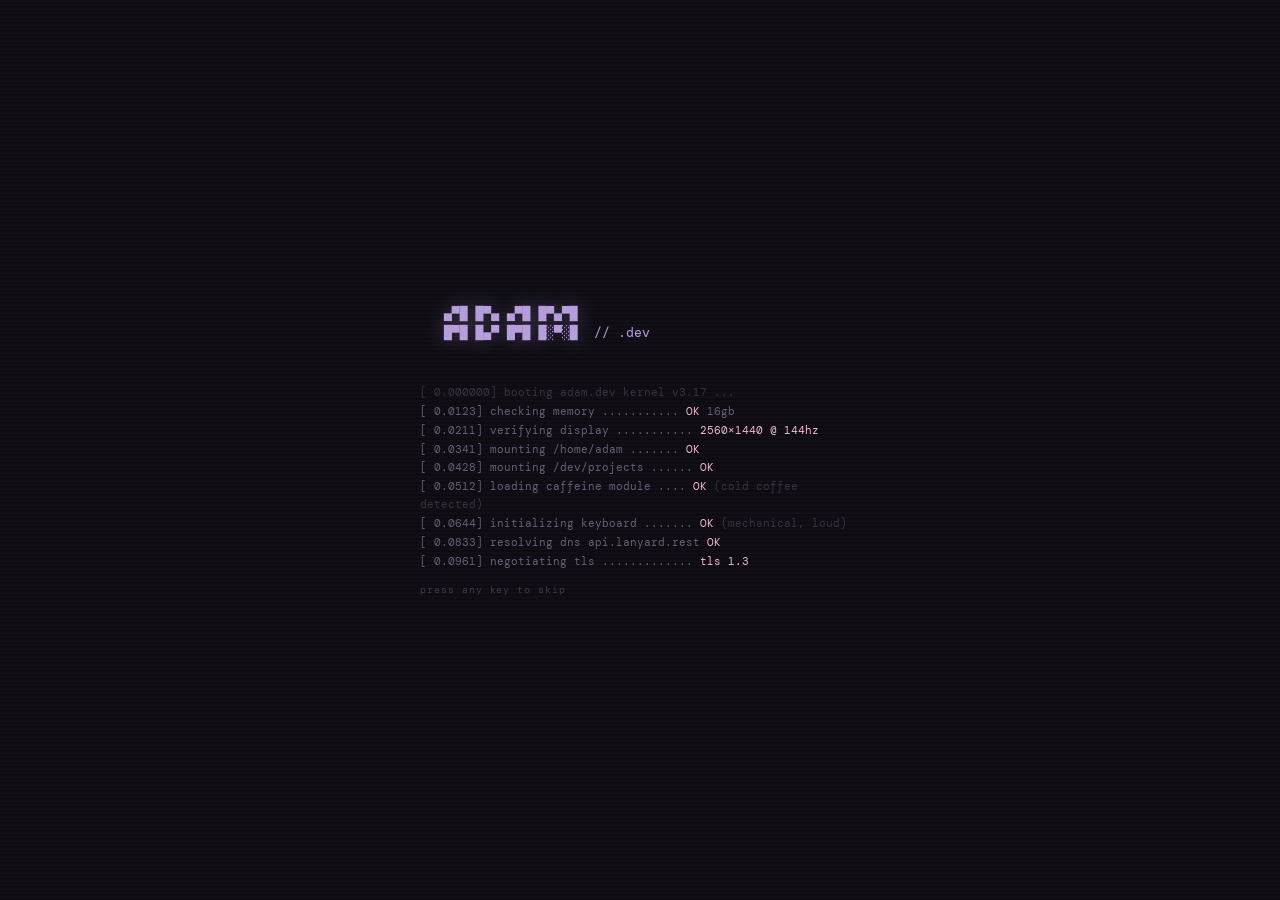
==== perso.html @ 52fb5f95 "clean up themes" ====
<!DOCTYPE html>
<html lang="en" data-default-lang="en">
<head>
  <meta charset="UTF-8">
  <meta name="viewport" content="width=device-width, initial-scale=1.0">
  <title>adam.dev</title>

  <meta name="description" content="adam.dev — 17 y/o full-stack developer. Lua, Python, JavaScript & web. Building things and breaking them better. Projects, live status, and a guestbook.">
  <meta name="author" content="Adam">
  <meta name="keywords" content="Adam, adam.dev, developer, portfolio, full-stack, Lua, Python, JavaScript, web developer, Roblox">
  <meta name="robots" content="index, follow">
  <meta name="theme-color" content="#0e0c12">
  <meta name="color-scheme" content="dark">
  <link rel="canonical" href="https://adam.dev/">

  <meta property="og:type" content="website">
  <meta property="og:site_name" content="adam.dev">
  <meta property="og:url" content="https://adam.dev/">
  <meta property="og:title" content="adam.dev — full-stack developer portfolio">
  <meta property="og:description" content="17 y/o full-stack dev. Lua, Python, Web. Projects, a live dashboard, and a Discord-powered guestbook.">
  <meta property="og:image" content="https://adam.dev/og-image.png">
  <meta property="og:image:alt" content="adam.dev portfolio preview">
  <meta property="og:locale" content="en_US">

  <meta name="twitter:card" content="summary_large_image">
  <meta name="twitter:title" content="adam.dev — full-stack developer portfolio">
  <meta name="twitter:description" content="17 y/o full-stack dev. Lua, Python, Web. Projects, a live dashboard, and a Discord-powered guestbook.">
  <meta name="twitter:image" content="https://adam.dev/og-image.png">
  <meta name="twitter:image:alt" content="adam.dev portfolio preview">

  <script type="application/ld+json">
  {
    "@context": "https://schema.org",
    "@graph": [
      {
        "@type": "Person",
        "name": "Adam",
        "alternateName": "adam.dev",
        "url": "https://adam.dev/",
        "jobTitle": "Full-stack Developer",
        "knowsAbout": ["Lua", "Python", "JavaScript", "PHP", "Web Development", "Roblox"],
        "sameAs": ["https://github.com/aexdm"]
      },
      {
        "@type": "WebSite",
        "name": "adam.dev",
        "url": "https://adam.dev/",
        "description": "Portfolio of Adam — full-stack developer.",
        "inLanguage": "en"
      }
    ]
  }
  </script>

  <link rel="preconnect" href="https://fonts.googleapis.com">
  <link rel="preconnect" href="https://fonts.gstatic.com" crossorigin>
  <link rel="preconnect" href="https://unpkg.com">
  <link rel="preconnect" href="https://cdn.jsdelivr.net">
  <link rel="dns-prefetch" href="https://cdn.discordapp.com">

  <link href="https://fonts.googleapis.com/css2?family=DM+Mono:ital,wght@0,300;0,400;0,500;1,300&family=Cormorant+Garamond:ital,wght@0,300;0,400;0,600;1,300;1,400;1,600&family=Syne:wght@400;500;600;700&display=swap" rel="stylesheet">
  <link rel="stylesheet" href="index.css">
  <link rel="stylesheet" href="lang.css">
  <style>@media(max-width:768px){.lang-bar{top:auto;bottom:70px;right:12px;}}</style>
  <script src="https://unpkg.com/lucide@latest"></script>
  <script async src="https://cdn.jsdelivr.net/npm/counterapi/dist/counter.browser.min.js"></script>
</head>
<body>

<a href="#main" class="skip-link">Skip to content</a>

<div class="lang-bar" role="group" aria-label="Language / Langue">
  <button class="lang-flag" data-lang="en" onclick="setLang('en')" aria-pressed="false" title="English"><svg class="flag" viewBox="0 0 60 30" preserveAspectRatio="none" aria-hidden="true"><rect width="60" height="30" fill="#012169"/><path d="M0,0 60,30 M60,0 0,30" stroke="#fff" stroke-width="6"/><path d="M0,0 60,30 M60,0 0,30" stroke="#C8102E" stroke-width="3"/><rect x="25" width="10" height="30" fill="#fff"/><rect y="10" width="60" height="10" fill="#fff"/><rect x="27" width="6" height="30" fill="#C8102E"/><rect y="12" width="60" height="6" fill="#C8102E"/></svg><span class="lang-code">EN</span></button>
  <button class="lang-flag" data-lang="fr" onclick="setLang('fr')" aria-pressed="false" title="Français"><svg class="flag" viewBox="0 0 3 2" preserveAspectRatio="none" aria-hidden="true"><rect width="3" height="2" fill="#fff"/><rect width="1" height="2" fill="#0055A4"/><rect x="2" width="1" height="2" fill="#EF4135"/></svg><span class="lang-code">FR</span></button>
</div>

<header class="mobile-header">
  <div class="mobile-header-left">
    <img id="mobileAvatar" class="mobile-avatar" src="" alt="">
    <div>
      <div class="mobile-header-logo">adam.dev</div>
      <div class="mobile-header-sub">// 17 y/o dev</div>
    </div>
  </div>
  <div style="display:flex;align-items:center;gap:4px;">
    <a class="mobile-settings-btn" href="pro.html" id="persoToProM" aria-label="recruiters space" style="color:var(--amber);">
      <i data-lucide="briefcase"></i>
    </a>
    <button class="mobile-settings-btn" onclick="openSettings()">
      <i data-lucide="settings-2"></i>
    </button>
  </div>
</header>

<nav class="mobile-nav" aria-label="Mobile navigation">
  <div class="mobile-nav-inner">
    <button class="mobile-nav-btn" id="mnav-home" onclick="switchTab('home')">
      <i data-lucide="sparkles"></i>
      <span data-i18n="nav.home">home</span>
    </button>
    <button class="mobile-nav-btn active" id="mnav-about" onclick="switchTab('about')">
      <i data-lucide="user-circle"></i>
      <span data-i18n="nav.about">about</span>
    </button>
    <button class="mobile-nav-btn" id="mnav-projects" onclick="switchTab('projects')">
      <i data-lucide="layers"></i>
      <span data-i18n="nav.projects">projects</span>
    </button>
    <button class="mobile-nav-btn" id="mnav-now" onclick="switchTab('now')">
      <i data-lucide="radio"></i>
      <span data-i18n="nav.now">now</span>
    </button>
    <button class="mobile-nav-btn" id="mnav-friends" onclick="switchTab('friends')">
      <i data-lucide="users-round"></i>
      <span data-i18n="nav.friends">friends</span>
    </button>
    <button class="mobile-nav-btn" id="mnav-uses" onclick="switchTab('uses')">
      <i data-lucide="cpu"></i>
      <span data-i18n="nav.uses">uses</span>
    </button>
    <button class="mobile-nav-btn" id="mnav-guestbook" onclick="switchTab('guestbook')">
      <i data-lucide="book-open"></i>
      <span data-i18n="nav.guest">guest</span>
    </button>
  </div>
</nav>

<div class="shell">

  
  <aside class="sidebar">
    <div class="logo">
      <div class="logo-name">adam.dev</div>
      <div class="logo-sub">// 17 y/o dev</div>
    </div>

    <nav class="nav-items" aria-label="Primary navigation">
      <button onclick="switchTab('home')" class="nav-link" id="nav-home">
        <i data-lucide="sparkles"></i> <span data-i18n="nav.home">home</span>
      </button>
      <button onclick="switchTab('about')" class="nav-link active" id="nav-about">
        <i data-lucide="user-circle"></i> <span data-i18n="nav.about">about</span>
      </button>
      <button onclick="switchTab('projects')" class="nav-link" id="nav-projects">
        <i data-lucide="layers"></i> <span data-i18n="nav.projects">projects</span>
      </button>
      <button onclick="switchTab('now')" class="nav-link" id="nav-now">
        <i data-lucide="radio"></i> <span data-i18n="nav.now">now</span>
      </button>
      <button onclick="switchTab('friends')" class="nav-link" id="nav-friends">
        <i data-lucide="users-round"></i> <span data-i18n="nav.friends">friends</span>
      </button>
      <button onclick="switchTab('uses')" class="nav-link" id="nav-uses">
        <i data-lucide="cpu"></i> <span data-i18n="nav.uses">uses</span>
      </button>
      <button onclick="switchTab('guestbook')" class="nav-link" id="nav-guestbook">
        <i data-lucide="book-open"></i> <span data-i18n="nav.guestbook">guestbook</span>
      </button>
    </nav>

      
    <div class="sidebar-bottom">
      <a class="settings-btn" href="pro.html" id="persoToPro" style="text-decoration:none;color:var(--amber);margin-bottom:8px;">
        <i data-lucide="briefcase"></i> <span data-i18n="nav.recruiters">recruiters space</span>
      </a>
      <button class="settings-btn" onclick="openSettings()">
        <i data-lucide="settings-2"></i> <span data-i18n="nav.settings">settings</span>
      </button>
    </div>
  </aside>

  
  <main class="main" id="main" tabindex="-1">

    
    <div id="home" class="tab">
      <div class="home-eyebrow" data-i18n="home.eyebrow">welcome</div>

      
      <div class="term-window" aria-label="terminal welcome">
        <div class="term-bar">
          <span class="term-dot term-dot--r"></span>
          <span class="term-dot term-dot--y"></span>
          <span class="term-dot term-dot--g"></span>
          <span class="term-bar-title">adam@portfolio  —  zsh  —  80×24</span>
          <span class="term-bar-status"><span class="term-bar-pulse"></span> live</span>
        </div>
        <div class="term-body" id="termBody">
          <div class="term-line">
            <span class="term-prompt">adam@portfolio</span><span class="term-path">:~</span><span class="term-sep">$</span>
            <span id="termCmd"></span><span class="term-cursor" id="termCursor">▍</span>
          </div>
          <div class="term-out" id="termOut"></div>
        </div>
      </div>

      <h1 class="home-title" data-i18n-html="home.title">Hey,<br>I'm <span>Adam.</span></h1>
      <p class="home-desc" data-i18n-html="home.desc">I break things,<br>then rebuild them better.</p>

      <div class="home-actions">
        <a href="#" onclick="switchTab('projects'); return false;" class="btn-amber">
          <i data-lucide="arrow-right"></i> <span data-i18n="home.viewwork">view work</span>
        </a>
        <a href="#" onclick="switchTab('about'); return false;" class="btn-ghost" data-i18n="home.aboutme">about me</a>
      </div>

      <div class="home-counter">
        <div class="counter-item">
          <div class="counter-num" id="ctrProjects">3+</div>
          <div class="counter-label" data-i18n="home.c.projects">// projects</div>
        </div>
        <div class="counter-item">
          <div class="counter-num" id="ctrUptime">—</div>
          <div class="counter-label" data-i18n="home.c.days">// days alive</div>
        </div>
        <div class="counter-item">
          <div class="counter-num" id="ctrAge" title="precise age">17</div>
          <div class="counter-label" data-i18n="home.c.age">// age (live)</div>
        </div>
        <div class="counter-item">
          <div class="counter-num" id="ctrVisitors">—</div>
          <div class="counter-label" data-i18n="home.c.visitors">// visitors</div>
        </div>
        <div class="counter-item">
          <div class="counter-num">∞</div>
          <div class="counter-label" data-i18n="home.c.ideas">// ideas</div>
        </div>
      </div>

      
      <div class="git-log" aria-label="recent commits">
        <div class="git-log-head">
          <i data-lucide="git-commit"></i>
          <span data-i18n="home.commits">recent commits</span>
          <span class="git-log-branch">main</span>
        </div>
        <div class="git-log-body" id="gitLogBody"></div>
      </div>
    </div>

    
    <div id="about" class="tab active">
      <div class="section-tag" data-i18n="about.tag">// about</div>
      <h2 class="section-title" data-i18n="about.title">Who am I?</h2>

      <canvas id="starCanvas" class="star-canvas"></canvas>

      <div class="about-grid">

        
        <div class="profile-card">
          <div class="profile-banner-wrap">
            <video class="profile-banner-video" autoplay loop muted playsinline>
              <source src="video/banner.grey.mp4" type="video/mp4">
            </video>
          </div>
          <div class="profile-bottom">
            <div class="avatar-wrap">
              <img id="avatarBig" alt="avatar" src="">
              <img id="avatarDecoration" class="avatar-decoration" src="" alt="" style="display:none;">
            </div>
            <div class="profile-meta">
              <div class="profile-name-row">
                <div id="username">Loading...</div>
                <span class="guild-tag-wrap" id="guildTagWrap" style="display:none;">
                  <img id="guildIcon" class="guild-icon" src="" alt="" style="display:none;">
                  <span class="guild-tag" id="guildTag"></span>
                </span>
              </div>
              <div class="profile-badges">
                <span class="status-pill" id="statusPill">
                  <span class="status-dot" id="statusDot"></span>
                  <span id="statusText">offline</span>
                </span>
                <span class="badge" data-i18n="about.badge">17 y/o dev</span>
              </div>
            </div>
          </div>
        </div>

        
        <div id="activityCard" class="activity-card hidden" style="grid-column:1/-1;">
          <button id="activityPrev" class="activity-nav" onclick="navigateActivity(-1)">
            <i data-lucide="chevron-left"></i>
          </button>
          <div class="activity-content">
            <div class="activity-thumb-wrap">
              <img id="activityIcon" alt="">
              <span class="activity-badge"></span>
            </div>
            <div class="activity-info">
              <div class="activity-label">now playing</div>
              <div id="activityName"></div>
              <div id="activityState"></div>
            </div>
          </div>
          <button id="activityNext" class="activity-nav" onclick="navigateActivity(1)">
            <i data-lucide="chevron-right"></i>
          </button>
          <div class="activity-counter" id="activityCounter"></div>
        </div>

        
        <div class="about-text-card">
          <div class="card-label">readme.md</div>
          <p class="cycling-row"><span data-i18n="about.ilike">I like</span> <span id="aboutWord">things</span></p>
          <p id="aboutSentence" data-i18n-html="about.s1">
            Haii, I'm <strong>Adam</strong> 17 years old and love breaking things then remaking them better.<br><br>
            Currently working on this page and whatever else keeps me busy.
          </p>
          <br><br>
          <p id="aboutSentence2" data-i18n-html="about.s2">, but I'm always down to learn new languages and tools!<br><br>
            I'm also super passionate about art and design, and love working on that whenever I can.
          </p>
        </div>

        
        <div class="social-card">
          <div class="card-label" data-i18n="about.findme">find me</div>
          <div class="social-list">

            <a class="social-item social-item--discord" href="https://discord.com/users/853310319002517524" target="_blank" rel="noopener">
              <svg xmlns="http://www.w3.org/2000/svg" width="16" height="16" fill="currentColor" viewBox="0 0 24 24" style="flex-shrink:0;stroke:none;">
                <path d="M19.73 4.87a18.2 18.2 0 0 0-4.6-1.44c-.21.4-.4.8-.58 1.21-1.69-.25-3.4-.25-5.1 0-.18-.41-.37-.82-.59-1.2-1.6.27-3.14.75-4.6 1.43A19.04 19.04 0 0 0 .96 17.7a18.43 18.43 0 0 0 5.63 2.87c.46-.62.86-1.28 1.2-1.98-.65-.25-1.29-.55-1.9-.92.17-.12.32-.24.47-.37 3.58 1.7 7.7 1.7 11.28 0l.46.37c-.6.36-1.25.67-1.9.92.35.7.75 1.35 1.2 1.98 2.03-.63 3.94-1.6 5.64-2.87.47-4.87-.78-9.09-3.3-12.83ZM8.3 15.12c-1.1 0-2-1.02-2-2.27 0-1.24.88-2.26 2-2.26s2.02 1.02 2 2.26c0 1.25-.89 2.27-2 2.27Zm7.4 0c-1.1 0-2-1.02-2-2.27 0-1.24.88-2.26 2-2.26s2.02 1.02 2 2.26c0 1.25-.88 2.27-2 2.27Z"/>
              </svg>
              <div>
                <div class="social-item-name">Discord</div>
                <div class="social-item-handle">@aexdm</div>
              </div>
              <span class="social-arrow"><i data-lucide="arrow-up-right"></i></span>
            </a>

            <a class="social-item social-item--github" href="https://github.com/aexdm" target="_blank" rel="noopener">
              <svg xmlns="http://www.w3.org/2000/svg" width="16" height="16" fill="currentColor" viewBox="0 0 24 24" style="flex-shrink:0;stroke:none;">
                <path d="M12 .297c-6.63 0-12 5.373-12 12 0 5.303 3.438 9.8 8.205 11.385.6.113.82-.258.82-.577 0-.285-.01-1.04-.015-2.04-3.338.724-4.042-1.61-4.042-1.61C4.422 18.07 3.633 17.7 3.633 17.7c-1.087-.744.084-.729.084-.729 1.205.084 1.838 1.236 1.838 1.236 1.07 1.835 2.809 1.305 3.495.998.108-.776.417-1.305.76-1.605-2.665-.3-5.466-1.332-5.466-5.93 0-1.31.465-2.38 1.235-3.22-.135-.303-.54-1.523.105-3.176 0 0 1.005-.322 3.3 1.23.96-.267 1.98-.399 3-.405 1.02.006 2.04.138 3 .405 2.28-1.552 3.285-1.23 3.285-1.23.645 1.653.24 2.873.12 3.176.765.84 1.23 1.91 1.23 3.22 0 4.61-2.805 5.625-5.475 5.92.42.36.81 1.096.81 2.22 0 1.606-.015 2.896-.015 3.286 0 .315.21.69.825.57C20.565 22.092 24 17.592 24 12.297c0-6.627-5.373-12-12-12"/>
              </svg>
              <div>
                <div class="social-item-name">GitHub</div>
                <div class="social-item-handle">aexdm</div>
              </div>
              <span class="social-arrow"><i data-lucide="arrow-up-right"></i></span>
            </a>

          </div>
        </div>

      </div>
    </div>

    
    <div id="projects" class="tab">
      <div class="section-tag" data-i18n="proj.tag">// projects</div>
      <h2 class="section-title" data-i18n="proj.title">What I've built</h2>

      <div class="proj-filters" id="projFilters">
        <button class="proj-filter active" data-filter="all"><span data-i18n="proj.f.all">all</span><span class="proj-filter-count" data-count="all"></span></button>
        <button class="proj-filter" data-filter="live"><span data-i18n="proj.f.live">live</span><span class="proj-filter-count" data-count="live"></span></button>
        <button class="proj-filter" data-filter="wip"><span data-i18n="proj.f.wip">wip</span><span class="proj-filter-count" data-count="wip"></span></button>
      </div>

      <div class="projects-grid projects-grid--v2">

        <article class="proj proj--featured" data-project="adam.dev — this site" data-status="live">
          <div class="proj-cover">
            <div class="proj-cover-art" aria-hidden="true">
              <span class="proj-cover-glyph">&lt;/&gt;</span>
            </div>
            <div class="proj-cover-grad"></div>
            <span class="proj-featured-badge"><i data-lucide="star"></i> featured</span>
            <span class="proj-status proj-status--live">
              <span class="proj-status-dot"></span> live
            </span>
            <a href="https://github.com/aexdm" class="proj-ext" target="_blank" rel="noopener" onclick="event.stopPropagation()" aria-label="open GitHub">
              <i data-lucide="arrow-up-right"></i>
            </a>
          </div>
          <div class="proj-body">
            <div class="proj-meta">
              <span class="proj-eyebrow">// web</span>
              <span class="proj-dot">·</span>
              <span class="proj-eyebrow">full-stack</span>
            </div>
            <h3 class="proj-title">adam.dev — this site</h3>
            <p class="proj-desc">The site you're on. A hand-built portfolio with a live dashboard, command palette, and a real backend: SQLite guestbook, Discord OAuth, and admin moderation.</p>
            <div class="proj-tags">
              <span class="proj-chip">HTML/CSS/JS</span>
              <span class="proj-chip">Node · Express</span>
              <span class="proj-chip">SQLite</span>
              <span class="proj-chip">Discord OAuth</span>
            </div>
            <div class="proj-cta">
              <span data-i18n="proj.open">open project</span>
              <i data-lucide="arrow-right"></i>
            </div>
          </div>
        </article>


        <article class="proj" data-project="AW : Heart Of The Unreturned" data-status="wip">
          <div class="proj-cover">
            <img src="https://tr.rbxcdn.com/180DAY-d6495b95d4dd31b15c745e4c72610278/930/480/Image/Png/noFilter" alt="HOTU cover" loading="lazy">
            <div class="proj-cover-grad"></div>
            <span class="proj-status proj-status--wip">
              <span class="proj-status-dot"></span> in progress
            </span>
            <a href="https://www.roblox.com/games/132429881613824/ABYSS-WORLD-HOTU" class="proj-ext" target="_blank" rel="noopener" onclick="event.stopPropagation()" aria-label="open external">
              <i data-lucide="arrow-up-right"></i>
            </a>
          </div>
          <div class="proj-body">
            <div class="proj-meta">
              <span class="proj-eyebrow">// roblox</span>
              <span class="proj-dot">·</span>
              <span class="proj-eyebrow">lua</span>
            </div>
            <h3 class="proj-title">Heart of the Unreturned</h3>
            <p class="proj-desc">A parkour fan game inspired by Abyss World. Built with a small team — momentum systems, hand-tuned movement, multi-zone maps.</p>
            <div class="proj-cta">
              <span data-i18n="proj.open">open project</span>
              <i data-lucide="arrow-right"></i>
            </div>
          </div>
        </article>

        <article class="proj" data-project="showcase" data-status="live">
  <div class="proj-cover">
    <img src="images/showcase-1.png" alt="Showcase app preview" loading="lazy">
    <div class="proj-cover-grad"></div>
    <span class="proj-status proj-status--live">
      <span class="proj-status-dot"></span> live
    </span>
    <a href="https://github.com/aexdm/client-portfolio" class="proj-ext" target="_blank" rel="noopener" onclick="event.stopPropagation()" aria-label="open GitHub">
      <i data-lucide="arrow-up-right"></i>
    </a>
  </div>
  <div class="proj-body">
    <div class="proj-meta">
      <span class="proj-eyebrow">// web · personal</span>
      <span class="proj-dot">·</span>
      <span class="proj-eyebrow">php</span>
    </div>
    <h3 class="proj-title">Client Portfolio</h3>
    <p class="proj-desc">Anonymous portfolio showcase — has a custom CMS, project gallery, and admin panel.</p>
    <div class="proj-cta">
      <span data-i18n="proj.open">open project</span>
      <i data-lucide="arrow-right"></i>
    </div>
  </div>
</article>

        <article class="proj" data-project="utility bot" data-status="live">
          <div class="proj-cover proj-cover--mono">
            <div class="proj-cover-glyph">bot</div>
            <div class="proj-cover-grid"></div>
            <span class="proj-status proj-status--live">
              <span class="proj-status-dot"></span> live
            </span>
            <a href="https://github.com/aexdm/nigbot" class="proj-ext" target="_blank" rel="noopener" onclick="event.stopPropagation()" aria-label="open GitHub">
              <i data-lucide="arrow-up-right"></i>
            </a>
          </div>
          <div class="proj-body">
            <div class="proj-meta">
              <span class="proj-eyebrow">// automation</span>
              <span class="proj-dot">·</span>
              <span class="proj-eyebrow">python</span>
            </div>
            <h3 class="proj-title">Utility Bot</h3>
            <p class="proj-desc">A private automation bot for scheduled maintenance, moderation helpers, and small config-driven workflows.</p>
            <div class="proj-cta">
              <span data-i18n="proj.open">open project</span>
              <i data-lucide="arrow-right"></i>
            </div>
          </div>
        </article>

        <article class="proj" data-project="seraph" data-status="live">
          <div class="proj-cover">
            <img src="images/panic-1.png" alt="Seraph diagram" loading="lazy">
            <div class="proj-cover-grad"></div>
            <span class="proj-status proj-status--live">
              <span class="proj-status-dot"></span> live
            </span>
          </div>
          <div class="proj-body">
            <div class="proj-meta">
              <span class="proj-eyebrow">// windows · desktop</span>
              <span class="proj-dot">·</span>
              <span class="proj-eyebrow">python</span>
            </div>
            <h3 class="proj-title">Seraph (Panic Button)</h3>
            <p class="proj-desc">Windows panic button / profile switcher with voice control — swaps between work/chill/focus/sleep profiles at a hotkey.</p>
            <div class="proj-cta">
              <span data-i18n="proj.open">open project</span>
              <i data-lucide="arrow-right"></i>
            </div>
          </div>
        </article>

      </div>
    </div>

    <div id="now" class="tab">
      <div class="section-tag" data-i18n="now.tag">// now</div>
      <h2 class="section-title" data-i18n="now.title">Now</h2>
      <p class="now-intro" data-i18n-html="now.intro">A snapshot of what's filling my time right now — part live dashboard, part digital journal. <span class="now-last-updated"><i data-lucide="calendar-clock"></i> updated <time datetime="2026-06-02">June 2, 2026</time></span></p>

      <div class="now-dash">


        <div class="now-card now-card--focus">
          <div class="card-label"><i data-lucide="target"></i> current focus</div>
          <div class="now-focus-body">
            <div class="now-focus-icon">
              <svg xmlns="http://www.w3.org/2000/svg" width="32" height="32" fill="currentColor" viewBox="0 0 24 24" style="stroke:none;"><path d="M12 2C6.48 2 2 6.48 2 12s4.48 10 10 10 10-4.48 10-10S17.52 2 12 2zm-1 17.93c-3.95-.49-7-3.85-7-7.93 0-.62.08-1.21.21-1.79L9 15v1c0 1.1.9 2 2 2v1.93zm6.9-2.54c-.26-.81-1-1.39-1.9-1.39h-1v-3c0-.55-.45-1-1-1H8v-2h2c.55 0 1-.45 1-1V7h2c1.1 0 2-.9 2-2v-.41c2.93 1.19 5 4.06 5 7.41 0 2.08-.8 3.97-2.1 5.39z"/></svg>
            </div>
            <div>
              <div class="now-focus-title">angxl.dev.hub</div>
              <div class="now-focus-sub">this site — rebuilding the dashboard, refining the now tab</div>
            </div>
          </div>
        </div>

        <div class="now-card now-card--status">
          <div class="card-label"><i data-lucide="radio"></i> live status</div>
          <div class="now-status-body">
            <div class="now-status-row">
              <span class="now-status-key">discord</span>
              <span class="now-status-val" id="nsDiscord"><span class="live">●</span> loading...</span>
            </div>
            <div class="now-status-row now-np-row" id="nsNpRow" style="display:none;">
              <span class="now-status-key">listening</span>
              <span class="now-status-val" id="nsNpVal">—</span>
            </div>
            <div class="now-status-row">
              <span class="now-status-key">uptime</span>
              <span class="now-status-val" id="nsUptime">—</span>
            </div>
            <div class="now-status-row">
              <span class="now-status-key">projects</span>
              <span class="now-status-val"><span class="accent" id="nsProjCount">0</span> shipped</span>
            </div>
          </div>
        </div>

        <div class="now-card now-card--activity" style="grid-column:1/-1;">
          <div class="card-label"><i data-lucide="git-commit-horizontal"></i> recent commits</div>
          <div class="now-activity-body" id="nowGitLog">
            <div class="now-loading">fetching...</div>
          </div>
        </div>

        <div class="now-card now-card--music" id="npCard" style="display:none;">
          <div class="card-label"><i data-lucide="disc-3"></i> now playing</div>
          <div class="now-music-body">
            <img id="npArt" class="np-art" src="" alt="">
            <div class="now-music-info">
              <div class="np-track" id="npTrack">—</div>
              <div class="np-artist" id="npArtist">—</div>
            </div>
          </div>
        </div>

        <div class="now-card now-card--meta">
          <div class="card-label"><i data-lucide="hash"></i> site stats</div>
          <div class="now-meta-body">
            <div class="now-meta-row"><span class="now-meta-key">files</span><span class="now-meta-val" id="nsFiles">—</span></div>
            <div class="now-meta-row"><span class="now-meta-key">css</span><span class="now-meta-val" id="nsCss">—</span></div>
            <div class="now-meta-row"><span class="now-meta-key">js</span><span class="now-meta-val" id="nsJs">—</span></div>
            <div class="now-meta-row"><span class="now-meta-key">updated</span><span class="now-meta-val now-meta-ts" id="nowUpdated">—</span></div>
          </div>
        </div>

      </div>

      <div class="now-journal-head">
        <span class="section-tag">// journal</span>
        <h3 class="now-journal-title" data-i18n="now.journal">What I'm into lately</h3>
      </div>

      <div class="now-journal">

        <article class="now-jcard">
          <div class="now-jcard-head"><span class="now-jcard-icon"><i data-lucide="hammer"></i></span><h4 data-i18n="now.j1">Currently Working On</h4></div>
          <ul class="now-jlist">
            <li>Rebuilding this site — backend guestbook, Discord auth, and a cleaner design system.</li>
            <li><span class="now-tag">roblox</span> Heart of the Unreturned — tuning movement &amp; momentum.</li>
          </ul>
        </article>

        <article class="now-jcard">
          <div class="now-jcard-head"><span class="now-jcard-icon"><i data-lucide="book-open"></i></span><h4 data-i18n="now.j2">Learning</h4></div>
          <ul class="now-jlist">
            <li>TypeScript — proper typing, generics, and project structure.</li>
            <li>Backend fundamentals: auth, sessions, and API design.</li>
          </ul>
        </article>

        <article class="now-jcard">
          <div class="now-jcard-head"><span class="now-jcard-icon"><i data-lucide="gamepad-2"></i></span><h4 data-i18n="now.j3">Playing</h4></div>
          <ul class="now-jlist">
            <li>Roblox — research &amp; inspiration for my own projects.</li>
            <li class="now-jsoon">more soon <span class="uses-soon">placeholder</span></li>
          </ul>
        </article>

        <article class="now-jcard">
          <div class="now-jcard-head"><span class="now-jcard-icon"><i data-lucide="sparkles"></i></span><h4 data-i18n="now.j4">Creating</h4></div>
          <ul class="now-jlist">
            <li>This portfolio — design, code, and the little easter eggs.</li>
            <li>Experiments with UI animation &amp; micro-interactions.</li>
          </ul>
        </article>

        <article class="now-jcard">
          <div class="now-jcard-head"><span class="now-jcard-icon"><i data-lucide="flag"></i></span><h4 data-i18n="now.j5">Goals</h4></div>
          <ul class="now-jlist">
            <li>Ship a production-ready portfolio I'm proud to show employers.</li>
            <li>Go full-stack confident — frontend, backend, and deployment.</li>
          </ul>
        </article>

        <article class="now-jcard">
          <div class="now-jcard-head"><span class="now-jcard-icon"><i data-lucide="compass"></i></span><h4 data-i18n="now.j6">Recent Discoveries</h4></div>
          <ul class="now-jlist">
            <li>SQLite + WAL is a perfectly good "real database" for small apps.</li>
            <li class="now-jsoon">always finding new things <span class="uses-soon">placeholder</span></li>
          </ul>
        </article>

      </div>
    </div>

    <div id="friends" class="tab">
      <div class="section-tag" data-i18n="fr.tag">// friends</div>
      <h2 class="section-title" data-i18n="fr.title">People I know</h2>

      <div class="friends-empty">
        <div class="friends-empty-card">
          <div class="friends-empty-orbit" aria-hidden="true">
            <span class="orbit-star orbit-star--1"></span>
            <span class="orbit-star orbit-star--2"></span>
            <span class="orbit-star orbit-star--3"></span>
            <span class="orbit-core"></span>
          </div>
          <div class="friends-empty-eyebrow">// directory</div>
          <h3 class="friends-empty-title" data-i18n="fr.curate">Curating the list.</h3>
          <p class="friends-empty-desc" data-i18n="fr.desc">A handful of people deserve a slot here. I'm taking my time picking them.</p>
          <div class="friends-empty-meta">
            <span><i data-lucide="users-round"></i> 0 entries</span>
            <span class="friends-empty-sep">·</span>
            <span><i data-lucide="clock"></i> next sync soon</span>
          </div>
        </div>
      </div>

      <div class="friends-grid" style="display:none;">
        <div class="friend-card">
          <div class="friend-banner">
            <img src="https://i.imgur.com/placeholder.png" alt="" onerror="this.style.display='none'">
            <div class="friend-banner-gradient"></div>
          </div>
          <div class="friend-body">
            <div class="friend-top">
              <img class="friend-avatar" src="https://cdn.discordapp.com/embed/avatars/0.png" alt="">
              <div>
                <div class="friend-name">Display Name</div>
                <div class="friend-username">@username</div>
              </div>
            </div>
            <p class="friend-desc">Place holder</p>
            <div class="friend-links">
              <a href="#" class="friend-btn friend-btn--discord" target="_blank">
                <svg xmlns="http://www.w3.org/2000/svg" width="13" height="13" fill="currentColor" viewBox="0 0 24 24" style="stroke:none;"><path d="M19.73 4.87a18.2 18.2 0 0 0-4.6-1.44c-.21.4-.4.8-.58 1.21-1.69-.25-3.4-.25-5.1 0-.18-.41-.37-.82-.59-1.2-1.6.27-3.14.75-4.6 1.43A19.04 19.04 0 0 0 .96 17.7a18.43 18.43 0 0 0 5.63 2.87c.46-.62.86-1.28 1.2-1.98-.65-.25-1.29-.55-1.9-.92.17-.12.32-.24.47-.37 3.58 1.7 7.7 1.7 11.28 0l.46.37c-.6.36-1.25.67-1.9.92.35.7.75 1.35 1.2 1.98 2.03-.63 3.94-1.6 5.64-2.87.47-4.87-.78-9.09-3.3-12.83ZM8.3 15.12c-1.1 0-2-1.02-2-2.27 0-1.24.88-2.26 2-2.26s2.02 1.02 2 2.26c0 1.25-.89 2.27-2 2.27Zm7.4 0c-1.1 0-2-1.02-2-2.27 0-1.24.88-2.26 2-2.26s2.02 1.02 2 2.26c0 1.25-.88 2.27-2 2.27Z"/></svg>
                Discord
              </a>
            </div>
          </div>
        </div>
      </div>
    </div>

    <div id="uses" class="tab">
      <div class="section-tag" data-i18n="uses.tag">// uses</div>
      <h2 class="section-title" data-i18n="uses.title">My Setup</h2>
      <p class="uses-intro" data-i18n="uses.intro">The gear, software, and tools I reach for every day. A living page — it grows as my workflow does.</p>

      <div class="uses-grid uses-grid--v2">

        <section class="uses-card">
          <div class="uses-card-head">
            <span class="uses-card-icon"><i data-lucide="monitor"></i></span>
            <h3 class="uses-card-title" data-i18n="uses.hardware">Hardware</h3>
          </div>
          <div class="uses-list">
            <div class="uses-item"><span class="uses-name">Display</span><span class="uses-val">2560×1440 @ 144Hz</span></div>
            <div class="uses-item"><span class="uses-name">Keyboard</span><span class="uses-val">Mechanical (loud)</span></div>
            <div class="uses-item"><span class="uses-name">Mouse</span><span class="uses-val">whatever's on the desk</span></div>
            <div class="uses-item uses-item--soon"><span class="uses-name">Headset</span><span class="uses-soon">coming soon</span></div>
          </div>
        </section>

        <section class="uses-card">
          <div class="uses-card-head">
            <span class="uses-card-icon"><i data-lucide="app-window"></i></span>
            <h3 class="uses-card-title" data-i18n="uses.software">Software</h3>
          </div>
          <div class="uses-list">
            <div class="uses-item"><span class="uses-name">OS</span><span class="uses-val">Windows + WSL</span></div>
            <div class="uses-item"><span class="uses-name">Browser</span><span class="uses-val">Chrome · DevTools daily</span></div>
            <div class="uses-item"><span class="uses-name">Music</span><span class="uses-val">Spotify</span></div>
            <div class="uses-item uses-item--soon"><span class="uses-name">More</span><span class="uses-soon">coming soon</span></div>
          </div>
        </section>

        <section class="uses-card">
          <div class="uses-card-head">
            <span class="uses-card-icon"><i data-lucide="terminal"></i></span>
            <h3 class="uses-card-title" data-i18n="uses.development">Development Tools</h3>
          </div>
          <div class="uses-list">
            <div class="uses-item"><span class="uses-name">Editor</span><span class="uses-val">VS Code</span></div>
            <div class="uses-item"><span class="uses-name">Terminal</span><span class="uses-val">Windows Terminal + zsh</span></div>
            <div class="uses-item"><span class="uses-name">Version Control</span><span class="uses-val">Git + GitHub</span></div>
            <div class="uses-item"><span class="uses-name">Languages</span><span class="uses-val">Lua · Python · JS · PHP</span></div>
            <div class="uses-item"><span class="uses-name">Learning</span><span class="uses-val">TypeScript</span></div>
          </div>
        </section>

        <section class="uses-card">
          <div class="uses-card-head">
            <span class="uses-card-icon"><i data-lucide="palette"></i></span>
            <h3 class="uses-card-title" data-i18n="uses.art">Art &amp; Design Tools</h3>
          </div>
          <div class="uses-list">
            <div class="uses-item"><span class="uses-name">UI / Design</span><span class="uses-val">Figma</span></div>
            <div class="uses-item"><span class="uses-name">Digital Art</span><span class="uses-val">Krita</span></div>
            <div class="uses-item"><span class="uses-name">Type</span><span class="uses-val">DM Mono · Syne · Cormorant</span></div>
            <div class="uses-item uses-item--soon"><span class="uses-name">Palette refs</span><span class="uses-soon">coming soon</span></div>
          </div>
        </section>

        <section class="uses-card">
          <div class="uses-card-head">
            <span class="uses-card-icon"><i data-lucide="check-circle-2"></i></span>
            <h3 class="uses-card-title" data-i18n="uses.productivity">Productivity</h3>
          </div>
          <div class="uses-list">
            <div class="uses-item"><span class="uses-name">Media hosting</span><span class="uses-val">Cloudinary</span></div>
            <div class="uses-item"><span class="uses-name">Presence</span><span class="uses-val">Lanyard (Discord)</span></div>
            <div class="uses-item uses-item--soon"><span class="uses-name">Notes / tasks</span><span class="uses-soon">coming soon</span></div>
          </div>
        </section>

        <section class="uses-card uses-card--placeholder">
          <div class="uses-card-head">
            <span class="uses-card-icon"><i data-lucide="armchair"></i></span>
            <h3 class="uses-card-title" data-i18n="uses.setup">Setup &amp; Workspace</h3>
          </div>
          <div class="uses-placeholder-body">
            <i data-lucide="camera"></i>
            <p>A photo tour of the desk, lighting, and battlestation is on the way.</p>
            <span class="uses-soon">coming soon</span>
          </div>
        </section>

      </div>

      <p class="uses-updated"><i data-lucide="history"></i> setup last reviewed — kept current as things change</p>
    </div>

    <div id="guestbook" class="tab">
      <div class="section-tag" data-i18n="gb.tag">// guestbook</div>
      <h2 class="section-title" data-i18n="gb.title">Leave a mark.</h2>
      <p class="gb-sub" data-i18n="gb.sub">Say hi, leave a thought, anything. It sticks.</p>

      <div class="gb-form-wrap">
        <div class="gb-auth" id="gbAuth" aria-live="polite">
          <div class="gb-signin-prompt"><i data-lucide="loader"></i><span>connecting…</span></div>
        </div>
        <div class="gb-form">
          <label class="card-label" for="gbMsg" data-i18n="gb.newentry">new entry</label>
          <div class="gb-fields">
            <textarea id="gbMsg" rows="2" placeholder="leave a message… (Ctrl+Enter to post)" data-i18n-attr="placeholder:gb.placeholder" maxlength="280" autocomplete="off" spellcheck="true" disabled aria-label="guestbook message"></textarea>
          </div>
          <div class="gb-form-foot">
            <span class="gb-char-count"><span id="gbMsgLen">0</span>/280</span>
            <button id="gbSubmit" class="btn-amber gb-submit" type="button" onclick="submitGuestbook()" disabled>
              <i data-lucide="send"></i> <span data-i18n="gb.post">post</span>
            </button>
          </div>
        </div>
      </div>

      <div class="gb-entries" id="gbEntries">
        <div class="gb-loading">loading entries...</div>
      </div>
    </div>

  </main>
</div>

<div id="bsodOverlay" class="bsod-overlay" aria-hidden="true" onclick="closeBsod()">
  <div class="bsod-content">
    <div class="bsod-emoji">:(</div>
    <div class="bsod-title">Your PC ran into a problem and needs to restart.</div>
    <div class="bsod-sub">We're just collecting some error info, and then we'll restart for you.</div>
    <div class="bsod-pct" id="bsodPct">0% complete</div>
    <div class="bsod-code">Stop code: <span>TOO_MUCH_CODING</span></div>
    <div class="bsod-hint">click anywhere to dismiss</div>
  </div>
</div>

<div id="easterEgg" class="easter-egg"></div>
<audio id="amogus1" preload="auto"><source src="sounds/amogus1.mp3" type="audio/mpeg"></audio>
<audio id="amogus2" preload="auto"><source src="sounds/amogus2.mp3" type="audio/mpeg"></audio>
<audio id="amogus3" preload="auto"><source src="sounds/amogus3.mp3" type="audio/mpeg"></audio>

<div id="projectModal" class="modal">
  <div class="pmodal-shell">
    <div class="pmodal-gallery-col">
      <div class="pmodal-gallery-main">
        <img id="pModalImgMain" src="" alt="">
        <div class="pmodal-gallery-overlay"></div>
      </div>
      <div class="pmodal-gallery-thumbs" id="pModalThumbs">
        <img class="pmodal-thumb active" data-idx="0" src="" alt="">
        <img class="pmodal-thumb" data-idx="1" src="" alt="">
        <img class="pmodal-thumb" data-idx="2" src="" alt="">
        <img class="pmodal-thumb" data-idx="3" src="" alt="">
      </div>
    </div>
    <div class="pmodal-info-col">
      <div class="pmodal-scroll-area">
        <div class="pmodal-top-bar">
          <span class="pmodal-eyebrow" id="pModalLang">// lua</span>
          <button class="pmodal-close-btn" onclick="closeProjectModal()">
            <i data-lucide="x"></i>
          </button>
        </div>
        <h2 class="pmodal-title" id="pModalTitle">Project Title</h2>
        <p class="pmodal-subtitle" id="pModalIntro">Short intro here.</p>
        <div class="pmodal-divider"></div>
        <p class="pmodal-desc" id="pModalDescription">Description goes here.</p>
        <div class="pmodal-divider"></div>
        <div class="pmodal-roadmap-label">// roadmap</div>
        <div class="pmodal-tabs" id="pModalTabBtns"></div>
        <div class="pmodal-roadmap-content" id="pModalRoadmapContent"></div>
      </div>
      <div class="pmodal-action-wrap">
        <a id="pModalAction" href="#" class="btn-amber pmodal-action-btn" target="_blank">
          <i data-lucide="arrow-up-right"></i>
          <span id="pModalActionLabel">View Project</span>
        </a>
      </div>
    </div>
  </div>
</div>

<div id="settingsModal" class="modal">
  <div class="modal-box">
    <h2 data-i18n="set.title">Settings</h2>
    <p data-i18n="set.theme">Choose your theme</p>
    <div class="theme-grid">
      <button onclick="setTheme('pfp'); updateThemeButtons();">PFP</button>
      <button onclick="setTheme('midnight'); updateThemeButtons();">Midnight</button>
      <button onclick="setTheme('orange'); updateThemeButtons();">Orange</button>
      <button onclick="setTheme('red'); updateThemeButtons();">Red</button>
      <button onclick="setTheme('blue'); updateThemeButtons();">Blue</button>
      <button onclick="setTheme('green'); updateThemeButtons();">Green</button>
      <button onclick="setTheme('purple'); updateThemeButtons();">Purple</button>
      <button onclick="setTheme('pink'); updateThemeButtons();">Pink</button>
      <button onclick="setTheme('cyan'); updateThemeButtons();">Cyan</button>
      <button onclick="setTheme('rose'); updateThemeButtons();">Rose</button>
    </div>
    <button onclick="closeSettings()" style="background:var(--amber-dim);border:1px solid var(--amber-dim2);color:var(--amber);" data-i18n="set.close">Close</button>
  </div>
</div>

<div id="palette" class="palette" aria-hidden="true">
  <div class="palette-box">
    <div class="palette-input-row">
      <i data-lucide="search"></i>
      <input id="paletteInput" type="text" placeholder="type a command..." autocomplete="off" spellcheck="false">
      <kbd class="palette-esc">esc</kbd>
    </div>
    <div class="palette-results" id="paletteResults"></div>
    <div class="palette-foot">
      <span><kbd>↑</kbd><kbd>↓</kbd> navigate</span>
      <span><kbd>↵</kbd> select</span>
      <span><kbd>esc</kbd> close</span>
    </div>
  </div>
</div>

<div id="shortcuts" class="shortcuts" aria-hidden="true">
  <div class="shortcuts-box">
    <div class="shortcuts-head">
      <span><i data-lucide="keyboard"></i> keyboard shortcuts</span>
      <button class="shortcuts-close" onclick="toggleShortcuts(false)" aria-label="close"><i data-lucide="x"></i></button>
    </div>
    <div class="shortcuts-grid">
      <div><kbd>1</kbd>–<kbd>4</kbd> jump to tab</div>
      <div><kbd>g</kbd> then <kbd>h/a/p/f</kbd> vim nav</div>
      <div><kbd>⌘/ctrl</kbd>+<kbd>k</kbd> palette</div>
      <div><kbd>t</kbd> cycle theme</div>
      <div><kbd>?</kbd> this menu</div>
      <div><kbd>esc</kbd> close anything</div>
      <div><kbd>b</kbd> BSOD easter egg</div>
      <div><kbd>m</kbd> matrix rain</div>
    </div>
  </div>
</div>

<canvas id="trailCanvas" class="trail-canvas" aria-hidden="true"></canvas>

<script>
(function() {
  const vid = document.querySelector('.profile-banner-video');
  if (!vid) return;
  vid.muted = true;
  const tryPlay = () => vid.play().catch(() => {});
  tryPlay();
  document.addEventListener('click', tryPlay, { once: true });
  document.addEventListener('touchstart', tryPlay, { once: true });
  vid.style.transition = 'opacity 0.6s ease';
  vid.addEventListener('timeupdate', () => {
    const remaining = vid.duration - vid.currentTime;
    if (remaining < 0.7) vid.style.opacity = '0';
  });
  vid.addEventListener('seeked', () => {
    if (vid.currentTime < 0.5) vid.style.opacity = '1';
  });
})();
</script>

<div id="imgZoomOverlay" onclick="this.classList.remove('open')">
  <img id="imgZoomTarget" src="" alt="">
</div>

<style>
.gb-guest{display:flex;gap:10px;align-items:center;flex-wrap:wrap;margin-bottom:6px}
.gb-name-input{background:rgba(255,255,255,.05);border:1px solid rgba(255,255,255,.15);color:inherit;padding:9px 12px;border-radius:10px;font:inherit;font-size:14px;min-width:150px;flex:1}
.gb-name-input:focus{outline:none;border-color:rgba(250,166,26,.6)}
.gb-discord-mini{font-size:13px;opacity:.85;display:inline-flex;align-items:center;gap:6px}
</style>
<script src="index.js"></script>
<script src="editor.js"></script>
<script>lucide.createIcons();</script>

<script>
(function initStars() {
  const canvas = document.getElementById('starCanvas');
  if (!canvas) return;
  const ctx = canvas.getContext('2d');

  function accent(alpha) {
    const root = getComputedStyle(document.documentElement);
    const v = (root.getPropertyValue('--amber') || '#d4b8ff').trim();
    if (v.startsWith('#')) {
      const n = v.length === 4
        ? v.slice(1).split('').map(c => parseInt(c+c,16))
        : [parseInt(v.slice(1,3),16), parseInt(v.slice(3,5),16), parseInt(v.slice(5,7),16)];
      return `rgba(${n[0]},${n[1]},${n[2]},${alpha})`;
    }
    if (v.startsWith('rgb')) {
      const m = v.match(/\d+/g);
      return `rgba(${m[0]},${m[1]},${m[2]},${alpha})`;
    }
    return `rgba(212,184,255,${alpha})`;
  }

  function resize() {
    canvas.width  = canvas.offsetWidth;
    canvas.height = canvas.offsetHeight;
  }
  resize();
  window.addEventListener('resize', resize);

  function drawStar(ctx, x, y, size, opacity) {
    const spikes = 5, outerR = size, innerR = size * 0.42;
    let rot = (Math.PI / 2) * 3;
    const step = Math.PI / spikes;
    ctx.beginPath();
    ctx.moveTo(x, y - outerR);
    for (let i = 0; i < spikes; i++) {
      ctx.lineTo(x + Math.cos(rot) * outerR, y + Math.sin(rot) * outerR); rot += step;
      ctx.lineTo(x + Math.cos(rot) * innerR, y + Math.sin(rot) * innerR); rot += step;
    }
    ctx.closePath();
    ctx.fillStyle = `rgba(240,220,255,${opacity})`;
    ctx.fill();
    ctx.shadowColor = `rgba(212,184,255,${opacity * 0.65})`;
    ctx.shadowBlur = size * 3;
    ctx.fill();
    ctx.shadowBlur = 0;
  }

  const STAR_COUNT = 22;
  const stars = [];
  const newStar = () => ({
    x: Math.random() * canvas.width,
    y: Math.random() * canvas.height,
    size: Math.random() * 7 + 3,
    speed: Math.random() * 0.7 + 0.3,
    opacity: Math.random() * 0.5 + 0.2,
    twinkleSpeed: Math.random() * 0.025 + 0.006,
    twinkleOff: Math.random() * Math.PI * 2,
    rotSpeed: (Math.random() - 0.5) * 0.022,
    rot: Math.random() * Math.PI * 2,
  });
  for (let i = 0; i < STAR_COUNT; i++) stars.push(newStar());

  const mouse = { x: -9999, y: -9999, active: false };
  canvas.addEventListener('mousemove', e => {
    const r = canvas.getBoundingClientRect();
    mouse.x = e.clientX - r.left;
    mouse.y = e.clientY - r.top;
    mouse.active = true;
  });
  canvas.addEventListener('mouseleave', () => { mouse.active = false; });

  const LINK_DIST = 170;
  const CURSOR_DIST = 220;
  let frame = 0;

  function tick() {
    ctx.clearRect(0, 0, canvas.width, canvas.height);
    frame++;

    for (let i = 0; i < stars.length; i++) {
      for (let j = i + 1; j < stars.length; j++) {
        const a = stars[i], b = stars[j];
        const dx = a.x - b.x, dy = a.y - b.y;
        const d = Math.hypot(dx, dy);
        if (d < LINK_DIST) {
          const t = 1 - d / LINK_DIST;
          ctx.strokeStyle = accent(0.07 * t);
          ctx.lineWidth = 0.7;
          ctx.beginPath();
          ctx.moveTo(a.x, a.y);
          ctx.lineTo(b.x, b.y);
          ctx.stroke();
        }
      }
    }

    if (mouse.active) {
      for (const s of stars) {
        const dx = s.x - mouse.x, dy = s.y - mouse.y;
        const d = Math.hypot(dx, dy);
        if (d < CURSOR_DIST) {
          const t = 1 - d / CURSOR_DIST;
          ctx.strokeStyle = accent(0.20 * t);
          ctx.lineWidth = 1;
          ctx.beginPath();
          ctx.moveTo(mouse.x, mouse.y);
          ctx.lineTo(s.x, s.y);
          ctx.stroke();
        }
      }
    }

    for (const s of stars) {
      s.y -= s.speed;
      s.rot += s.rotSpeed;
      if (s.y < -s.size * 2) {
        s.x = Math.random() * canvas.width;
        s.y = canvas.height + s.size * 2;
        s.size = Math.random() * 7 + 3;
        s.speed = Math.random() * 0.7 + 0.3;
        s.opacity = Math.random() * 0.5 + 0.2;
      }
      const twinkle = 0.7 + 0.3 * Math.sin(frame * s.twinkleSpeed + s.twinkleOff);
      ctx.save();
      ctx.translate(s.x, s.y);
      ctx.rotate(s.rot);
      ctx.translate(-s.x, -s.y);
      drawStar(ctx, s.x, s.y, s.size, s.opacity * twinkle);
      ctx.restore();
    }
    requestAnimationFrame(tick);
  }
  tick();
})();
</script>

<div id="bootOverlay" class="boot-overlay" aria-hidden="true">
  <div class="boot-scanlines"></div>
  <div class="boot-content">
    <pre class="boot-logo">
   ▄▀█ █▀▄ ▄▀█ █▀▄▀█
   █▀█ █▄▀ █▀█ █░▀░█  // .dev
    </pre>
    <div class="boot-stream" id="bootStream"></div>
    <div class="boot-skip">press any key to skip</div>
  </div>
</div>


<script>
window.I18N = {"nav.home": {"en": "home", "fr": "accueil"}, "nav.about": {"en": "about", "fr": "à propos"}, "nav.projects": {"en": "projects", "fr": "projets"}, "nav.now": {"en": "now", "fr": "actu"}, "nav.friends": {"en": "friends", "fr": "amis"}, "nav.uses": {"en": "uses", "fr": "setup"}, "nav.guestbook": {"en": "guestbook", "fr": "livre d'or"}, "nav.guest": {"en": "guest", "fr": "livre"}, "nav.settings": {"en": "settings", "fr": "réglages"}, "nav.recruiters": {"en": "recruiters space", "fr": "espace recruteurs"}, "home.eyebrow": {"en": "welcome", "fr": "bienvenue"}, "home.title": {"en": "Hey,<br>I'm <span>Adam.</span>", "fr": "Salut,<br>moi c'est <span>Adam.</span>"}, "home.desc": {"en": "I break things,<br>then rebuild them better.", "fr": "Je casse les choses,<br>puis je les reconstruis en mieux."}, "home.viewwork": {"en": "view work", "fr": "voir mes projets"}, "home.aboutme": {"en": "about me", "fr": "à propos de moi"}, "home.c.projects": {"en": "// projects", "fr": "// projets"}, "home.c.days": {"en": "// days alive", "fr": "// jours en vie"}, "home.c.age": {"en": "// age (live)", "fr": "// âge (live)"}, "home.c.visitors": {"en": "// visitors", "fr": "// visiteurs"}, "home.c.ideas": {"en": "// ideas", "fr": "// idées"}, "home.commits": {"en": "recent commits", "fr": "commits récents"}, "about.tag": {"en": "// about", "fr": "// à propos"}, "about.title": {"en": "Who am I?", "fr": "Qui suis-je ?"}, "about.badge": {"en": "17 y/o dev", "fr": "dev de 17 ans"}, "about.ilike": {"en": "I like", "fr": "J'aime"}, "about.findme": {"en": "find me", "fr": "me trouver"}, "about.s1": {"en": "Haii, I'm <strong>Adam</strong> 17 years old and love breaking things then remaking them better.<br><br>Currently working on this page and whatever else keeps me busy.", "fr": "Coucou, moi c'est <strong>Adam</strong>, 17 ans, et j'adore casser les choses puis les refaire en mieux.<br><br>En ce moment je bosse sur cette page et sur tout ce qui m'occupe."}, "about.s2": {"en": ", but I'm always down to learn new languages and tools!<br><br>I'm also super passionate about art and design, and love working on that whenever I can.", "fr": ", mais je suis toujours partant pour apprendre de nouveaux langages et outils !<br><br>Je suis aussi passionné d'art et de design, et j'adore m'y consacrer dès que je peux."}, "proj.tag": {"en": "// projects", "fr": "// projets"}, "proj.title": {"en": "What I've built", "fr": "Ce que j'ai construit"}, "proj.f.all": {"en": "all", "fr": "tous"}, "proj.f.live": {"en": "live", "fr": "en ligne"}, "proj.f.wip": {"en": "wip", "fr": "en cours"}, "proj.open": {"en": "open project", "fr": "ouvrir le projet"}, "now.tag": {"en": "// now", "fr": "// actu"}, "now.title": {"en": "Now", "fr": "En ce moment"}, "now.journal": {"en": "What I'm into lately", "fr": "Ce qui m'occupe en ce moment"}, "now.intro": {"en": "A snapshot of what's filling my time right now — part live dashboard, part digital journal. <span class=\"now-last-updated\"><i data-lucide=\"calendar-clock\"></i> updated <time datetime=\"2026-06-02\">June 2, 2026</time></span>", "fr": "Un aperçu de ce qui occupe mon temps en ce moment — moitié dashboard live, moitié journal. <span class=\"now-last-updated\"><i data-lucide=\"calendar-clock\"></i> mis à jour le <time datetime=\"2026-06-02\">2 juin 2026</time></span>"}, "now.j1": {"en": "Currently Working On", "fr": "En cours de développement"}, "now.j2": {"en": "Learning", "fr": "Apprentissage"}, "now.j3": {"en": "Playing", "fr": "Je joue à"}, "now.j4": {"en": "Creating", "fr": "Je crée"}, "now.j5": {"en": "Goals", "fr": "Objectifs"}, "now.j6": {"en": "Recent Discoveries", "fr": "Découvertes récentes"}, "fr.tag": {"en": "// friends", "fr": "// amis"}, "fr.title": {"en": "People I know", "fr": "Les gens que je connais"}, "fr.curate": {"en": "Curating the list.", "fr": "Je peaufine la liste."}, "fr.desc": {"en": "A handful of people deserve a slot here. I'm taking my time picking them.", "fr": "Quelques personnes méritent une place ici. Je prends mon temps pour les choisir."}, "uses.tag": {"en": "// uses", "fr": "// setup"}, "uses.title": {"en": "My Setup", "fr": "Mon matériel"}, "uses.intro": {"en": "The gear, software, and tools I reach for every day. A living page — it grows as my workflow does.", "fr": "Le matériel, les logiciels et les outils que j'utilise tous les jours. Une page vivante — elle évolue avec moi."}, "uses.hardware": {"en": "Hardware", "fr": "Matériel"}, "uses.software": {"en": "Software", "fr": "Logiciels"}, "uses.development": {"en": "Development Tools", "fr": "Outils de développement"}, "uses.productivity": {"en": "Productivity", "fr": "Productivité"}, "uses.art": {"en": "Art &amp; Design Tools", "fr": "Outils d'art & design"}, "uses.setup": {"en": "Setup &amp; Workspace", "fr": "Bureau & espace de travail"}, "gb.tag": {"en": "// guestbook", "fr": "// livre d'or"}, "gb.title": {"en": "Leave a mark.", "fr": "Laisse une trace."}, "gb.sub": {"en": "Say hi, leave a thought, anything. It sticks.", "fr": "Dis bonjour, laisse une pensée, ce que tu veux. Ça reste."}, "gb.newentry": {"en": "new entry", "fr": "nouveau message"}, "gb.placeholder": {"en": "leave a message… (Ctrl+Enter to post)", "fr": "laisse un message… (Ctrl+Entrée pour publier)"}, "gb.post": {"en": "post", "fr": "publier"}, "set.title": {"en": "Settings", "fr": "Réglages"}, "set.theme": {"en": "Choose your theme", "fr": "Choisis ton thème"}, "set.close": {"en": "Close", "fr": "Fermer"}};
</script>
<script src="lang.js"></script>
<script>
  document.addEventListener('langchange', function(){ if (window.lucide) lucide.createIcons(); });
  ['persoToPro','persoToProM'].forEach(function(id){
    var el = document.getElementById(id);
    if (el) el.addEventListener('click', function(e){ e.currentTarget.href = window.langHref('pro.html'); });
  });
</script>
</body>
</html>
---- index.css ----
@import url('https://fonts.googleapis.com/css2?family=DM+Mono:ital,wght@0,300;0,400;0,500;1,300&family=Cormorant+Garamond:ital,wght@0,300;0,400;0,600;1,300;1,400;1,600&family=Syne:wght@400;500;600;700&display=swap');

*, *::before, *::after { box-sizing: border-box; margin: 0; padding: 0; }

html, body {
  cursor: url('Star Normal.cur'), auto !important;
}
a, button, [onclick],
a:hover, a:active, a:focus,
button:hover, button:active, button:focus,
.nav-link, .nav-link:hover, .nav-link:active,
.mobile-nav-btn, .mobile-nav-btn:hover, .mobile-nav-btn:active,
.project-row, .project-row:hover,
.social-item, .social-item:hover,
.activity-nav, .settings-btn, .mobile-settings-btn,
[role="button"], label {
  cursor: url('Star Link.cur'), pointer !important;
}
input, textarea, [contenteditable] {
  cursor: url('Star Text.cur'), text !important;
}

:root {
  
  --bg:          #0e0c12;
  --bg2:         #130f1a;
  --card:        #1a1523;
  --card-hover:  #221c2e;
  --border:      rgba(220,200,255,0.08);
  --border2:     rgba(220,200,255,0.16);
  --text:        #f0eaff;
  --muted:       rgba(210,195,240,0.45);
  --amber:       #d4b8ff;           
  --amber-dim:   rgba(212,184,255,0.10);
  --amber-dim2:  rgba(212,184,255,0.20);
  --green:       #f5b8d4;           
  --green-dim:   rgba(245,184,212,0.10);
  --banner-tint: transparent;
  --mono:  'DM Mono', monospace;
  --sans:  'Syne', sans-serif;
  --serif: 'Cormorant Garamond', Georgia, serif;
  --ui:    'Syne', sans-serif;
  --radius: 12px;
  --halo: rgba(180,140,255,0.12);
}

html, body {
  height: 100%;
  background: var(--bg);
  color: var(--text);
  font-family: var(--sans);
  -webkit-font-smoothing: antialiased;
  overflow: hidden;
}

body::after {
  content: '';
  position: fixed;
  inset: 0;
  pointer-events: none;
  z-index: 999;
  background-image: url("data:image/svg+xml,%3Csvg viewBox='0 0 256 256' xmlns='http://www.w3.org/2000/svg'%3E%3Cfilter id='n'%3E%3CfeTurbulence type='fractalNoise' baseFrequency='0.85' numOctaves='4' stitchTiles='stitch'/%3E%3C/filter%3E%3Crect width='100%25' height='100%25' filter='url(%23n)' opacity='1'/%3E%3C/svg%3E");
  opacity: 0.032;
  mix-blend-mode: overlay;
}

body::before {
  content: '';
  position: fixed;
  width: 800px;
  height: 800px;
  border-radius: 50%;
  background: radial-gradient(circle, rgba(180,140,255,0.06) 0%, rgba(245,184,212,0.03) 40%, transparent 70%);
  top: -300px;
  left: -200px;
  pointer-events: none;
  z-index: 0;
}

.shell {
  display: grid;
  grid-template-columns: 200px 1fr;
  height: 100vh;
  position: relative;
  z-index: 1;
}

.sidebar {
  border-right: 1px solid var(--border);
  display: flex;
  flex-direction: column;
  padding: 28px 0;
  background: var(--bg2);
  position: relative;
}

.sidebar::before {
  content: '';
  position: absolute;
  inset: 0;
  background: linear-gradient(180deg, rgba(212,184,255,0.04) 0%, transparent 60%);
  pointer-events: none;
}

.logo {
  padding: 0 22px 26px;
  border-bottom: 1px solid var(--border);
  margin-bottom: 16px;
}

.logo-name {
  font-family: var(--serif);
  font-style: italic;
  font-size: 16px;
  font-weight: 300;
  color: var(--amber);
  letter-spacing: 0.04em;
}
.logo-sub {
  font-family: var(--mono);
  font-size: 9.5px;
  color: var(--muted);
  margin-top: 2px;
}

.nav-items { display: flex; flex-direction: column; gap: 2px; padding: 0 12px; flex: 1; }

.nav-link {
  display: flex;
  align-items: center;
  gap: 10px;
  padding: 9px 12px;
  border-radius: 8px;
  background: transparent;
  border: none;
  color: var(--muted);
  cursor: pointer;
  font-family: var(--sans);
  font-size: 13px;
  font-weight: 500;
  transition: all 0.22s;
  outline: none;
  text-align: left;
  width: 100%;
  position: relative;
  letter-spacing: 0.01em;
}
.nav-link svg { width: 14px; height: 14px; stroke-width: 1.75; flex-shrink: 0; }
.nav-link:hover { background: rgba(212,184,255,0.05); color: var(--text); }
.nav-link.active { background: var(--amber-dim); color: var(--amber); }
.nav-link.active::before {
  content: '';
  position: absolute;
  left: 0; top: 50%;
  transform: translateY(-50%);
  width: 2px;
  height: 55%;
  background: linear-gradient(to bottom, var(--amber), var(--green));
  border-radius: 0 2px 2px 0;
}

.sidebar-bottom {
  padding: 16px 22px 0;
  border-top: 1px solid var(--border);
  margin-top: auto;
}

.settings-btn {
  background: none;
  border: none;
  color: var(--muted);
  cursor: pointer;
  display: flex;
  align-items: center;
  gap: 8px;
  font-family: var(--sans);
  font-size: 12px;
  padding: 6px 0;
  transition: color 0.18s;
}
.settings-btn:hover { color: var(--text); }
.settings-btn svg { width: 14px; height: 14px; stroke-width: 1.75; }

.main { overflow-y: auto; overflow-x: clip; height: 100vh; background: var(--bg); }
.main::-webkit-scrollbar { width: 3px; }
.main::-webkit-scrollbar-thumb { background: var(--border2); border-radius: 2px; }

.tab { display: none; min-height: 100vh; padding: 52px 56px 70px; }
.tab.active { animation: fadeIn 0.35s ease forwards; }

@keyframes fadeIn {
  from { opacity: 0; transform: translateY(10px); }
  to   { opacity: 1; transform: translateY(0); }
}
@keyframes fadeInActivity {
  from { opacity: 0; transform: scale(0.95); }
  to   { opacity: 1; transform: scale(1); }
}

#home { display: none; flex-direction: column; justify-content: center; }
#home.active { display: flex; }

.home-eyebrow {
  font-family: var(--mono);
  font-size: 10px;
  color: var(--amber);
  letter-spacing: 0.2em;
  text-transform: uppercase;
  margin-bottom: 20px;
  display: flex;
  align-items: center;
  gap: 10px;
  opacity: 0.8;
}
.home-eyebrow::before { content: ''; display: inline-block; width: 20px; height: 1px; background: linear-gradient(to right, var(--amber), transparent); }

.home-title {
  font-family: var(--serif);
  font-style: italic;
  font-size: clamp(4.5rem, 9vw, 8.5rem);
  font-weight: 300;
  line-height: 0.92;
  letter-spacing: -0.02em;
  color: var(--text);
  margin-bottom: 26px;
}
.home-title span {
  color: var(--amber);
  font-style: italic;
  font-weight: 600;
}

.home-desc {
  font-family: var(--mono);
  font-size: 12px;
  color: var(--muted);
  max-width: 320px;
  line-height: 1.8;
  margin-bottom: 44px;
  letter-spacing: 0.02em;
}

.home-actions { display: flex; gap: 12px; align-items: center; }

.btn-amber {
  padding: 11px 28px;
  background: linear-gradient(135deg, rgba(212,184,255,0.18), rgba(245,184,212,0.12));
  color: var(--amber);
  font-family: var(--mono);
  font-size: 11.5px;
  font-weight: 500;
  letter-spacing: 0.06em;
  border: 1px solid var(--amber-dim2);
  border-radius: 8px;
  cursor: pointer;
  text-decoration: none;
  display: inline-flex;
  align-items: center;
  gap: 8px;
  transition: all 0.22s;
  box-shadow: 0 0 24px rgba(212,184,255,0.08);
}
.btn-amber:hover {
  background: linear-gradient(135deg, rgba(212,184,255,0.26), rgba(245,184,212,0.18));
  box-shadow: 0 0 32px rgba(212,184,255,0.18);
  transform: translateY(-1px);
}
.btn-amber svg { width: 14px; height: 14px; }

.btn-ghost {
  padding: 11px 22px;
  background: transparent;
  color: var(--muted);
  font-family: var(--mono);
  font-size: 11.5px;
  border: 1px solid var(--border2);
  border-radius: 8px;
  cursor: pointer;
  text-decoration: none;
  transition: all 0.22s;
  letter-spacing: 0.03em;
}
.btn-ghost:hover { color: var(--text); border-color: rgba(212,184,255,0.3); }

.btn-ghost--cmdk { display: none !important; }

.home-counter { margin-top: 64px; display: flex; gap: 44px; }
.counter-num {
  font-family: var(--serif);
  font-size: 32px;
  font-weight: 300;
  font-style: italic;
  color: var(--amber);
  line-height: 1;
}
.counter-label { font-size: 10px; color: var(--muted); margin-top: 5px; font-family: var(--mono); letter-spacing: 0.1em; }

.section-tag {
  font-family: var(--mono);
  font-size: 9.5px;
  color: var(--amber);
  letter-spacing: 0.15em;
  text-transform: uppercase;
  border: 1px solid var(--amber-dim2);
  background: var(--amber-dim);
  padding: 3px 10px;
  border-radius: 999px;
  margin-bottom: 10px;
  display: inline-block;
}
.section-title {
  font-family: var(--serif);
  font-style: italic;
  font-size: 32px;
  font-weight: 300;
  letter-spacing: -0.01em;
  color: var(--text);
  margin-bottom: 30px;
}

.term-window {
  background: var(--card);
  border: 1px solid var(--border);
  border-radius: var(--radius);
  overflow: hidden;
  margin-bottom: 36px;
  max-width: 520px;
  box-shadow: 0 8px 40px rgba(0,0,0,0.3), 0 0 0 1px rgba(212,184,255,0.04);
}

.term-bar {
  display: flex;
  align-items: center;
  gap: 7px;
  padding: 10px 14px;
  background: var(--bg2);
  border-bottom: 1px solid var(--border);
}
.term-dot { width: 10px; height: 10px; border-radius: 50%; }
.term-dot--r { background: #ff5f57; }
.term-dot--y { background: #ffbd2e; }
.term-dot--g { background: #28c840; }
.term-bar-title { font-family: var(--mono); font-size: 10px; color: var(--muted); margin-left: auto; margin-right: auto; opacity: 0.6; }
.term-bar-status { font-family: var(--mono); font-size: 9.5px; color: var(--amber); display: flex; align-items: center; gap: 5px; opacity: 0.8; }
.term-bar-pulse { width: 5px; height: 5px; border-radius: 50%; background: var(--amber); animation: termPulse 2s ease-out infinite; display: inline-block; }
@keyframes termPulse {
  0%   { box-shadow: 0 0 0 0 rgba(212,184,255,0.5); }
  70%  { box-shadow: 0 0 0 5px rgba(212,184,255,0); }
  100% { box-shadow: 0 0 0 0 rgba(212,184,255,0); }
}

.term-body { padding: 14px 18px 18px; font-family: var(--mono); font-size: 12px; line-height: 1.8; }
.term-prompt { color: var(--amber); }
.term-path { color: var(--green); }
.term-sep { color: var(--muted); margin: 0 4px; }
.term-cursor { color: var(--amber); animation: blink 1.1s step-end infinite; }
@keyframes blink { 0%, 100% { opacity: 1; } 50% { opacity: 0; } }

.term-out .row { display: flex; gap: 10px; color: var(--muted); font-size: 11.5px; }
.term-out .row .arrow { color: var(--amber); opacity: 0.5; flex-shrink: 0; }
.term-out .row .key { color: var(--text); min-width: 72px; flex-shrink: 0; opacity: 0.7; }
.term-out .row .val { color: var(--muted); }
.term-out .row .accent { color: var(--amber); }
.term-out .row .dim { opacity: 0.45; }
.term-out .row .live { color: var(--green); }

.git-log {
  margin-top: 48px;
  border: 1px solid var(--border);
  border-radius: var(--radius);
  overflow: hidden;
  max-width: 560px;
}
.git-log-head {
  display: flex;
  align-items: center;
  gap: 8px;
  padding: 9px 14px;
  background: var(--bg2);
  border-bottom: 1px solid var(--border);
  font-family: var(--mono);
  font-size: 10.5px;
  color: var(--muted);
}
.git-log-head svg { width: 13px; height: 13px; stroke-width: 1.75; }
.git-log-branch {
  margin-left: auto;
  font-size: 9px;
  color: var(--amber);
  background: var(--amber-dim);
  border: 1px solid var(--amber-dim2);
  padding: 2px 8px;
  border-radius: 999px;
}
.git-log-body { padding: 0; }
.git-row {
  display: flex;
  align-items: center;
  gap: 10px;
  padding: 7px 14px;
  border-bottom: 1px solid var(--border);
  font-family: var(--mono);
  font-size: 11px;
}
.git-row:last-child { border-bottom: none; }
.git-hash { color: var(--amber); opacity: 0.7; min-width: 58px; flex-shrink: 0; }
.git-msg { color: var(--muted); flex: 1; }
.git-msg .scope { color: var(--amber); opacity: 0.55; margin-right: 5px; }
.git-time { color: var(--muted); opacity: 0.4; font-size: 10px; white-space: nowrap; flex-shrink: 0; }

#about { display: none; position: relative; }
#about.active { display: block; }

.about-grid { display: grid; grid-template-columns: 1fr 1fr; gap: 14px; position: relative; }

.profile-card {
  grid-column: 1 / -1;
  background: var(--card);
  border: 1px solid var(--border);
  border-radius: var(--radius);
  overflow: hidden;
  position: relative;
}

.profile-banner-wrap {
  position: relative;
  width: 100%;
  height: 300px;
  overflow: hidden;
}
.profile-banner-video {
  width: 100%;
  height: 100%;
  object-fit: cover;
  display: block;
}
.profile-banner-wrap::before {
  content: '';
  position: absolute;
  inset: 0;
  background: var(--banner-tint, transparent);
  pointer-events: none;
  z-index: 1;
  mix-blend-mode: multiply;
  transition: background 1s ease;
}
.profile-banner-wrap::after {
  content: '';
  position: absolute;
  inset: 0;
  background: linear-gradient(to bottom, transparent 45%, var(--card) 100%);
  pointer-events: none;
  z-index: 2;
}

.profile-banner-static {
  width: 100%;
  height: 100%;
  background: linear-gradient(135deg,
    #0c0a14 0%,
    #18102a 30%,
    #1a0f24 50%,
    #130d20 70%,
    #0e0c18 100%
  );
  position: relative;
  overflow: hidden;
}
.profile-banner-static::before {
  content: '';
  position: absolute;
  inset: 0;
  background:
    radial-gradient(ellipse 65% 80% at 20% 50%, rgba(212,184,255,0.16) 0%, transparent 60%),
    radial-gradient(ellipse 45% 60% at 80% 30%, rgba(245,184,212,0.10) 0%, transparent 55%),
    radial-gradient(ellipse 30% 40% at 60% 80%, rgba(180,140,255,0.08) 0%, transparent 50%);
  animation: bannerPulse 8s ease-in-out infinite;
}
@keyframes bannerPulse {
  0%, 100% { opacity: 1; }
  50% { opacity: 0.7; }
}
.profile-banner-static::after {
  content: '';
  position: absolute;
  inset: 0;
  background: linear-gradient(to bottom, transparent 55%, var(--card) 100%);
}

.star-canvas {
  position: absolute;
  top: 0;
  left: 0;
  width: 100%;
  height: 180px;
  pointer-events: none;
  z-index: 5;
  mask-image: linear-gradient(to bottom, transparent 0%, black 30%, black 70%, transparent 100%);
  -webkit-mask-image: linear-gradient(to bottom, transparent 0%, black 30%, black 70%, transparent 100%);
}

.profile-bottom { display: flex; align-items: flex-end; gap: 16px; padding: 0 22px 20px; }

.avatar-wrap {
  position: relative;
  flex-shrink: 0;
  width: 80px;
  height: 80px;
  margin-top: -40px;
  z-index: 5;
}
#avatarBig {
  width: 80px;
  height: 80px;
  border-radius: 12px;
  border: 3px solid var(--card);
  outline: 1px solid var(--border2);
  object-fit: cover;
  position: relative;
  z-index: 5;
  background: #1a1523;
  display: block;
  box-shadow: 0 0 24px rgba(212,184,255,0.12);
}
.avatar-decoration {
  position: absolute;
  inset: -16px;
  width: calc(100% + 32px);
  height: calc(100% + 32px);
  pointer-events: none;
  z-index: 10;
  object-fit: contain;
}

.profile-name-row {
  display: flex;
  align-items: center;
  gap: 7px;
  flex-wrap: wrap;
  margin-bottom: 6px;
}
.guild-tag-wrap {
  display: inline-flex;
  align-items: center;
  gap: 4px;
  background: var(--amber-dim);
  border: 1px solid var(--amber-dim2);
  border-radius: 4px;
  padding: 2px 7px 2px 4px;
}
.guild-icon { width: 14px; height: 14px; border-radius: 3px; object-fit: cover; flex-shrink: 0; }
.guild-tag { font-family: var(--mono); font-size: 9.5px; font-weight: 600; letter-spacing: 0.06em; color: var(--amber); line-height: 1.6; }

.profile-meta { flex: 1; padding-top: 6px; }
#username { font-family: var(--serif); font-size: 20px; font-weight: 600; letter-spacing: -0.01em; color: var(--text); font-style: italic; }

.profile-badges { display: flex; align-items: center; gap: 6px; flex-wrap: wrap; }

.status-pill {
  display: inline-flex;
  align-items: center;
  gap: 6px;
  font-family: var(--mono);
  font-size: 10.5px;
  padding: 3px 10px;
  border-radius: 999px;
  background: rgba(245,184,212,0.08);
  border: 1px solid rgba(245,184,212,0.2);
  color: var(--green);
  transition: all 0.3s;
  margin-right: 6px;
}
.status-dot { width: 6px; height: 6px; border-radius: 50%; background: var(--green); }

.badge {
  font-family: var(--mono);
  font-size: 10px;
  padding: 3px 9px;
  border-radius: 999px;
  background: var(--amber-dim);
  border: 1px solid var(--amber-dim2);
  color: var(--amber);
  letter-spacing: 0.04em;
}

.activity-card {
  background: var(--card);
  border: 1px solid var(--border);
  border-radius: var(--radius);
  padding: 16px;
  display: grid;
  grid-template-columns: auto 1fr auto;
  align-items: center;
  gap: 14px;
  transition: border-color 0.22s;
  position: relative;
}
.activity-card:hover { border-color: var(--border2); box-shadow: 0 0 24px rgba(212,184,255,0.06); }
.activity-card.hidden { display: none; }

.activity-content { display: flex; align-items: center; gap: 14px; overflow: hidden; }

.activity-nav {
  background: transparent;
  border: none;
  color: var(--muted);
  cursor: pointer;
  padding: 4px 6px;
  border-radius: 6px;
  transition: all 0.18s;
  display: flex;
  align-items: center;
  justify-content: center;
  flex-shrink: 0;
}
.activity-nav:hover { color: var(--text); background: var(--amber-dim); }
.activity-nav svg { width: 16px; height: 16px; stroke-width: 2; }
.activity-nav.disabled { opacity: 0.3; cursor: not-allowed; }
.activity-nav.disabled:hover { background: transparent; color: var(--muted); }

.activity-counter { position: absolute; bottom: 6px; right: 12px; font-family: var(--mono); font-size: 8px; color: var(--muted); opacity: 0.4; }
.activity-info { flex: 1; }
.activity-thumb-wrap { position: relative; flex-shrink: 0; width: 48px; height: 48px; }
#activityIcon { width: 48px !important; height: 48px !important; min-width: 48px !important; min-height: 48px !important; border-radius: 10px; object-fit: cover; background: #1a1523; display: block !important; flex-shrink: 0; box-shadow: 0 0 14px rgba(212,184,255,0.1); }
.activity-badge { position: absolute; bottom: -3px; right: -3px; width: 13px; height: 13px; border-radius: 50%; background: var(--green); border: 2px solid var(--card); }

.activity-label { font-family: var(--mono); font-size: 9px; letter-spacing: 0.12em; text-transform: uppercase; color: var(--amber); margin-bottom: 4px; opacity: 0.7; }
#activityName { font-size: 13.5px; font-weight: 600; color: var(--text); margin-bottom: 2px; font-family: var(--sans); }
#activityState { font-family: var(--mono); font-size: 11px; color: var(--muted); }

.about-text-card {
  background: var(--card);
  border: 1px solid var(--border);
  border-radius: var(--radius);
  padding: 22px 24px;
  position: relative;
  overflow: hidden;
}
.about-text-card::before {
  content: '';
  position: absolute;
  top: -40px; right: -40px;
  width: 160px; height: 160px;
  border-radius: 50%;
  background: radial-gradient(circle, rgba(212,184,255,0.06) 0%, transparent 70%);
  pointer-events: none;
}

.card-label {
  font-family: var(--mono);
  font-size: 9px;
  letter-spacing: 0.14em;
  text-transform: uppercase;
  color: var(--amber);
  margin-bottom: 16px;
  display: flex;
  align-items: center;
  gap: 10px;
  opacity: 0.8;
}
.card-label::after { content: ''; flex: 1; height: 1px; background: linear-gradient(to right, var(--border), transparent); }

.cycling-row { font-family: var(--serif); font-size: 17px; color: var(--muted); margin-bottom: 12px; font-style: italic; }
#aboutWord { color: var(--amber); font-weight: 600; font-style: italic; transition: opacity 0.2s, transform 0.2s; display: inline-block; }

#aboutSentence { font-family: var(--mono); font-size: 12px; line-height: 1.85; color: var(--muted); }
#aboutSentence strong { color: var(--text); font-weight: 400; }
#aboutSentence a { color: var(--amber); text-decoration: none; }
#aboutSentence2 { font-family: var(--mono); font-size: 12px; line-height: 1.85; color: var(--muted); }
#aboutSentence2 strong { color: var(--text); font-weight: 400; }
#aboutSentence2 a { color: var(--amber); text-decoration: none; }

.social-card { background: var(--card); border: 1px solid var(--border); border-radius: var(--radius); padding: 22px 24px; }
.social-list { display: flex; flex-direction: column; gap: 4px; margin-top: 2px; }

.social-item {
  display: flex;
  align-items: center;
  gap: 12px;
  padding: 10px 12px;
  border-radius: 8px;
  background: transparent;
  border: 1px solid transparent;
  text-decoration: none;
  color: var(--muted);
  transition: all 0.22s;
}
.social-item:hover { background: rgba(212,184,255,0.04); border-color: var(--border); color: var(--text); }

.social-item--discord:hover { color: #8da0ff; border-color: rgba(141,160,255,0.35); background: rgba(141,160,255,0.06); box-shadow: 0 0 16px rgba(141,160,255,0.12); }
.social-item--twitter:hover { color: #7ec8f5; border-color: rgba(126,200,245,0.35); background: rgba(126,200,245,0.06); box-shadow: 0 0 16px rgba(126,200,245,0.12); }
.social-item--github:hover  { color: var(--amber); border-color: var(--amber-dim2); background: var(--amber-dim); box-shadow: 0 0 16px rgba(212,184,255,0.12); }
.social-item svg { width: 15px; height: 15px; flex-shrink: 0; }
.social-item-name { font-size: 13px; font-weight: 500; color: var(--text); }
.social-item-handle { font-family: var(--mono); font-size: 10.5px; color: var(--muted); }
.social-arrow { margin-left: auto; color: var(--muted); }
.social-arrow svg { width: 13px; height: 13px; opacity: 0.25; }

#projects { display: none; }
#projects.active { display: block; }

.proj-filters {
  display: flex;
  gap: 6px;
  margin-bottom: 20px;
}
.proj-filter {
  font-family: var(--mono);
  font-size: 10.5px;
  padding: 5px 14px;
  border-radius: 999px;
  border: 1px solid var(--border);
  background: transparent;
  color: var(--muted);
  cursor: pointer;
  transition: all 0.18s;
  letter-spacing: 0.06em;
}
.proj-filter:hover { color: var(--text); border-color: var(--border2); }
.proj-filter.active { background: var(--amber-dim); border-color: var(--amber-dim2); color: var(--amber); }
.proj-filter-count { margin-left: 6px; opacity: 0.55; }

.projects-grid--v2 {
  display: grid;
  grid-template-columns: repeat(auto-fill, minmax(280px, 1fr));
  gap: 14px;
}

.proj {
  background: var(--card);
  border: 1px solid var(--border);
  border-radius: var(--radius);
  overflow: hidden;
  cursor: pointer;
  transition: border-color 0.22s, transform 0.22s, box-shadow 0.22s;
  display: flex;
  flex-direction: column;
  position: relative;
}
.proj:hover {
  border-color: var(--border2);
  transform: translateY(-3px);
  box-shadow: 0 16px 40px rgba(0,0,0,0.4), 0 0 30px rgba(212,184,255,0.06);
}

.proj-cover {
  position: relative;
  width: 100%;
  aspect-ratio: 16/9;
  overflow: hidden;
  background: var(--bg2);
  flex-shrink: 0;
}
.proj-cover img {
  width: 100%; height: 100%;
  object-fit: cover;
  display: block;
  transition: transform .55s cubic-bezier(.2,.7,.2,1);
}
.proj:hover .proj-cover img { transform: scale(1.04); }
.proj-cover-grad {
  position: absolute; inset: 0;
  background: linear-gradient(180deg, transparent 40%, rgba(0,0,0,0.45) 100%);
  pointer-events: none;
}
.proj-cover--mono {
  background: radial-gradient(circle at 30% 30%, var(--amber-dim) 0%, transparent 60%),
    linear-gradient(135deg, var(--card) 0%, var(--card-hover) 100%);
  display: flex; align-items: center; justify-content: center;
}
.proj-cover-glyph {
  font-family: var(--serif);
  font-style: italic;
  font-size: clamp(18px, 3vw, 26px);
  letter-spacing: 0.1em;
  color: var(--amber);
  text-shadow: 0 0 28px rgba(212,184,255,0.35);
  z-index: 1;
}
.proj-cover-grid {
  position: absolute; inset: 0;
  background-image:
    linear-gradient(var(--border) 1px, transparent 1px),
    linear-gradient(90deg, var(--border) 1px, transparent 1px);
  background-size: 32px 32px;
  opacity: 0.4;
  mask-image: radial-gradient(ellipse at center, black 30%, transparent 75%);
  -webkit-mask-image: radial-gradient(ellipse at center, black 30%, transparent 75%);
}

.proj-status {
  position: absolute; top: 12px; left: 12px;
  display: inline-flex; align-items: center; gap: 6px;
  padding: 5px 10px 5px 8px;
  border-radius: 999px;
  font-family: var(--mono);
  font-size: 10px;
  letter-spacing: 0.08em;
  text-transform: lowercase;
  backdrop-filter: blur(8px);
  -webkit-backdrop-filter: blur(8px);
  background: rgba(14,12,18,0.65);
  border: 1px solid rgba(255,255,255,0.08);
  z-index: 2;
}
.proj-status-dot { width: 7px; height: 7px; border-radius: 50%; display: inline-block; }
.proj-status--live { color: var(--green); }
.proj-status--live .proj-status-dot {
  background: var(--green);
  box-shadow: 0 0 0 0 rgba(245,184,212,0.6);
  animation: livePulse 2s ease-out infinite;
}
@keyframes livePulse {
  0%   { box-shadow: 0 0 0 0 rgba(245,184,212,0.55); }
  70%  { box-shadow: 0 0 0 6px rgba(245,184,212,0); }
  100% { box-shadow: 0 0 0 0 rgba(245,184,212,0); }
}
.proj-status--wip { color: #ffd4a8; }
.proj-status--wip .proj-status-dot { background: #ffd4a8; }

.proj-ext {
  position: absolute; top: 12px; right: 12px;
  width: 30px; height: 30px;
  display: flex; align-items: center; justify-content: center;
  border-radius: 8px;
  color: var(--text);
  background: rgba(14,12,18,0.65);
  backdrop-filter: blur(8px);
  -webkit-backdrop-filter: blur(8px);
  border: 1px solid rgba(255,255,255,0.08);
  text-decoration: none;
  transition: background .2s, color .2s, transform .2s;
  z-index: 2;
}
.proj-ext:hover { background: var(--amber-dim2); color: var(--amber); transform: translate(0,-1px); }
.proj-ext i { width: 14px; height: 14px; stroke-width: 2.2; }

.proj-body { padding: 16px 18px 18px; display: flex; flex-direction: column; gap: 8px; flex: 1; }
.proj-meta {
  display: inline-flex; align-items: center; gap: 6px;
  font-family: var(--mono); font-size: 10px; color: var(--muted); letter-spacing: 0.06em;
}
.proj-meta .proj-dot { opacity: 0.4; }
.proj-title { font-size: 16px; font-weight: 600; color: var(--text); letter-spacing: -0.01em; line-height: 1.25; margin: 0; font-family: var(--sans); }
.proj-desc { font-family: var(--mono); font-size: 11px; line-height: 1.65; color: var(--muted); margin: 0; }
.proj-cta {
  margin-top: auto;
  display: inline-flex; align-items: center; gap: 8px;
  font-family: var(--mono); font-size: 10.5px;
  color: var(--muted);
  border-top: 1px dashed var(--border);
  padding-top: 12px; margin-top: 10px;
  letter-spacing: 0.05em;
  transition: color .2s;
}
.proj-cta i { width: 13px; height: 13px; stroke-width: 2; transition: transform .2s; }
.proj:hover .proj-cta { color: var(--amber); }
.proj:hover .proj-cta i { transform: translateX(3px); }
.proj.is-hidden { display: none !important; }

#friends { display: none; }
#friends.active { display: block; }
#now { display: none; }
#now.active { display: block; }

.friends-empty { display: flex; align-items: center; justify-content: center; min-height: 56vh; padding: 30px 0; }
.friends-empty-card {
  position: relative;
  width: min(460px, 92%);
  background: var(--card);
  border: 1px solid var(--border);
  border-radius: 20px;
  padding: 42px 32px 32px;
  text-align: center;
  overflow: hidden;
}
.friends-empty-card::before {
  content: '';
  position: absolute; inset: 0;
  background:
    radial-gradient(circle at 30% 0%, rgba(212,184,255,0.07) 0%, transparent 55%),
    radial-gradient(circle at 80% 100%, rgba(245,184,212,0.05) 0%, transparent 60%);
  pointer-events: none;
}

.friends-empty-orbit { position: relative; width: 92px; height: 92px; margin: 0 auto 22px; }
.orbit-core {
  position: absolute; top: 50%; left: 50%;
  width: 14px; height: 14px;
  margin: -7px 0 0 -7px;
  background: var(--amber);
  border-radius: 50%;
  box-shadow: 0 0 24px var(--amber);
  animation: orbitPulse 2.4s ease-in-out infinite;
}
@keyframes orbitPulse { 0%, 100% { transform: scale(1); opacity: 1; } 50% { transform: scale(0.85); opacity: 0.65; } }
.orbit-star {
  position: absolute; top: 50%; left: 50%;
  width: 6px; height: 6px;
  margin: -3px 0 0 -3px;
  background: var(--text);
  border-radius: 50%;
  opacity: 0.6;
  transform-origin: center;
}
.orbit-star--1 { animation: orbit1 5.5s linear infinite; }
.orbit-star--2 { animation: orbit2 7.5s linear infinite; opacity: 0.4; width: 5px; height: 5px; }
.orbit-star--3 { animation: orbit3 9.5s linear infinite; opacity: 0.3; width: 4px; height: 4px; }
@keyframes orbit1 { from { transform: rotate(0deg) translateX(34px) rotate(0deg); } to { transform: rotate(360deg) translateX(34px) rotate(-360deg); } }
@keyframes orbit2 { from { transform: rotate(0deg) translateX(44px) rotate(0deg); } to { transform: rotate(-360deg) translateX(44px) rotate(360deg); } }
@keyframes orbit3 { from { transform: rotate(0deg) translateX(40px) rotate(0deg); } to { transform: rotate(360deg) translateX(40px) rotate(-360deg); } }

.friends-empty-eyebrow { font-family: var(--mono); font-size: 10px; color: var(--amber); letter-spacing: 0.18em; text-transform: lowercase; margin-bottom: 8px; position: relative; opacity: 0.7; }
.friends-empty-title { position: relative; font-family: var(--serif); font-style: italic; font-size: 26px; font-weight: 300; color: var(--text); letter-spacing: -0.01em; margin: 0 0 10px; }
.friends-empty-desc { position: relative; font-family: var(--mono); font-size: 11.5px; line-height: 1.7; color: var(--muted); margin: 0 auto 22px; max-width: 320px; }
.friends-empty-meta {
  position: relative;
  display: inline-flex; align-items: center; gap: 10px;
  padding: 8px 16px;
  border-radius: 999px;
  background: var(--bg2);
  border: 1px solid var(--border);
  font-family: var(--mono);
  font-size: 10px; color: var(--muted); letter-spacing: 0.05em;
}
.friends-empty-meta i { width: 11px; height: 11px; vertical-align: -1px; margin-right: 4px; color: var(--amber); }
.friends-empty-sep { opacity: 0.35; }

.friends-wip { display: none !important; }
.friends-grid { display: grid; grid-template-columns: repeat(auto-fill, minmax(240px, 1fr)); gap: 14px; }

.modal { position: fixed; inset: 0; background: rgba(8,6,14,0.8); backdrop-filter: blur(12px); display: flex; align-items: center; justify-content: center; z-index: 9999; opacity: 0; pointer-events: none; transition: opacity 0.25s; }
.modal.open { opacity: 1; pointer-events: auto; }
.modal-box { background: var(--card); border: 1px solid var(--border2); border-radius: 16px; padding: 34px 38px; min-width: 280px; transform: scale(0.96) translateY(-6px); transition: transform 0.3s cubic-bezier(0.22,1,0.36,1); text-align: center; }
.modal.open .modal-box { transform: scale(1) translateY(0); }
.modal-box h2 { font-family: var(--serif); font-style: italic; font-size: 20px; font-weight: 300; margin-bottom: 8px; color: var(--text); }
.modal-box p { font-family: var(--mono); font-size: 12px; color: var(--muted); margin-bottom: 24px; }
.modal-box button { padding: 9px 22px; background: var(--amber-dim); border: 1px solid var(--amber-dim2); color: var(--amber); font-family: var(--mono); font-size: 11.5px; border-radius: 8px; cursor: pointer; transition: background 0.18s; }
.modal-box button:hover { background: rgba(212,184,255,0.18); }

.theme-grid { display: flex; flex-wrap: wrap; gap: 8px; justify-content: center; margin-bottom: 22px; }
.theme-grid button {
  padding: 6px 14px;
  font-family: var(--mono);
  font-size: 10.5px;
  border-radius: 999px;
  border: 1px solid var(--border2);
  background: transparent;
  color: var(--muted);
  cursor: pointer;
  transition: all 0.18s;
  letter-spacing: 0.04em;
}
.theme-grid button:hover { color: var(--text); border-color: var(--amber-dim2); }
.theme-grid button.active-theme { background: var(--amber-dim); border-color: var(--amber-dim2); color: var(--amber); }

#projectModal { align-items: center; justify-content: center; padding: 20px; }
.pmodal-shell {
  display: grid;
  grid-template-columns: 1fr 1fr;
  width: 100%;
  max-width: 900px;
  max-height: 90vh;
  background: var(--bg2);
  border: 1px solid var(--border2);
  border-radius: 16px;
  overflow: hidden;
  transform: scale(0.95) translateY(12px);
  transition: transform 0.35s cubic-bezier(0.22,1,0.36,1);
}
#projectModal.open .pmodal-shell { transform: scale(1) translateY(0); }
.pmodal-gallery-col { display: flex; flex-direction: column; background: #080610; border-right: 1px solid var(--border); overflow: hidden; }
.pmodal-gallery-main { position: relative; flex: 1; overflow: hidden; min-height: 0; }
.pmodal-gallery-main img { width: 100%; height: 100%; object-fit: contain; display: block; background: #050505; transition: opacity 0.25s ease; }
.pmodal-gallery-overlay { position: absolute; inset: 0; background: linear-gradient(to top, rgba(8,6,16,0.7) 0%, transparent 40%); pointer-events: none; }
.pmodal-gallery-thumbs { display: grid; grid-template-columns: repeat(4, 1fr); gap: 4px; padding: 8px; background: var(--bg2); border-top: 1px solid var(--border); flex-shrink: 0; }
.pmodal-thumb { width: 100%; aspect-ratio: 16/9; object-fit: cover; border-radius: 6px; border: 1.5px solid transparent; cursor: pointer; opacity: 0.4; transition: all 0.18s; }
.pmodal-thumb:hover { opacity: 0.7; }
.pmodal-thumb.active { opacity: 1; border-color: var(--amber); }
.pmodal-info-col { display: flex; flex-direction: column; max-height: 90vh; overflow: hidden; }
.pmodal-scroll-area { flex: 1; overflow-y: auto; min-height: 0; padding: 22px 26px 12px; }
.pmodal-scroll-area::-webkit-scrollbar { width: 3px; }
.pmodal-scroll-area::-webkit-scrollbar-thumb { background: var(--border2); border-radius: 2px; }
.pmodal-action-wrap { padding: 12px 26px 22px; border-top: 1px solid var(--border); flex-shrink: 0; }
.pmodal-top-bar { display: flex; align-items: center; justify-content: space-between; margin-bottom: 14px; }
.pmodal-eyebrow { font-family: var(--mono); font-size: 10px; color: var(--amber); letter-spacing: 0.1em; background: var(--amber-dim); border: 1px solid var(--amber-dim2); padding: 3px 10px; border-radius: 999px; }
.pmodal-close-btn { background: transparent; border: 1px solid var(--border); color: var(--muted); border-radius: 8px; width: 30px; height: 30px; display: flex; align-items: center; justify-content: center; cursor: pointer; transition: all 0.18s; flex-shrink: 0; }
.pmodal-close-btn:hover { border-color: var(--amber); color: var(--amber); }
.pmodal-close-btn svg { width: 14px; height: 14px; stroke-width: 2; }
.pmodal-title { font-family: var(--serif); font-style: italic; font-size: 24px; font-weight: 300; color: var(--text); letter-spacing: -0.01em; line-height: 1.2; margin-bottom: 7px; }
.pmodal-subtitle { font-family: var(--mono); font-size: 11.5px; color: var(--muted); line-height: 1.65; margin: 0; }
.pmodal-divider { height: 1px; background: var(--border); margin: 14px 0; }
.pmodal-desc { font-family: var(--mono); font-size: 12px; color: var(--muted); line-height: 1.75; }
.pmodal-roadmap-label { font-family: var(--mono); font-size: 9.5px; color: var(--amber); letter-spacing: 0.1em; margin-bottom: 10px; opacity: 0.7; }
.pmodal-tabs { display: flex; flex-wrap: wrap; gap: 6px; margin-bottom: 12px; }
.pmodal-tab-btn { font-family: var(--mono); font-size: 10px; padding: 4px 12px; border-radius: 999px; border: 1px solid var(--border); background: rgba(212,184,255,0.03); color: var(--muted); cursor: pointer; transition: all 0.18s; }
.pmodal-tab-btn:hover { color: var(--text); border-color: var(--border2); }
.pmodal-tab-btn.active { background: var(--amber-dim); border-color: var(--amber-dim2); color: var(--amber); }
.pmodal-roadmap-content { flex: 0 0 auto; min-height: 0; }
.pmodal-roadmap-panel { display: none; animation: fadeIn 0.22s ease; }
.pmodal-roadmap-panel.active { display: block; }
.pmodal-roadmap-card { background: var(--card); border: 1px solid var(--border); border-radius: 10px; padding: 14px 16px; margin-bottom: 8px; }
.pmodal-roadmap-card-title { font-size: 13px; font-weight: 600; color: var(--text); margin-bottom: 5px; }
.pmodal-roadmap-card-desc { font-family: var(--mono); font-size: 11px; color: var(--muted); line-height: 1.65; margin-bottom: 8px; }
.pmodal-roadmap-card ul { list-style: none; padding: 0; display: flex; flex-direction: column; gap: 4px; margin-bottom: 10px; }
.pmodal-roadmap-card ul li { font-family: var(--mono); font-size: 11px; color: var(--muted); padding-left: 14px; position: relative; }
.pmodal-roadmap-card ul li::before { content: '✦'; position: absolute; left: 0; color: var(--amber); font-size: 8px; top: 2px; opacity: 0.6; }
.pmodal-status-done { display: inline-block; font-family: var(--mono); font-size: 9.5px; color: var(--green); background: rgba(245,184,212,0.08); border: 1px solid rgba(245,184,212,0.2); padding: 3px 10px; border-radius: 999px; }
.pmodal-status-wip { display: inline-block; font-family: var(--mono); font-size: 9.5px; color: #ffd4a8; background: rgba(255,212,168,0.08); border: 1px solid rgba(255,212,168,0.2); padding: 3px 10px; border-radius: 999px; }
.pmodal-action-btn {
  margin-top: 18px;
  width: 100%;
  justify-content: center;
  font-size: 12px;
  flex-shrink: 0;
  position: relative;
  z-index: 2;
}

.boot-progress, .boot-progress-fill, .boot-progress-pct { display: none !important; }

.boot-overlay {
  position: fixed;
  inset: 0;
  background: var(--bg);
  z-index: 99999;
  display: flex;
  align-items: center;
  justify-content: center;
  transition: opacity 0.5s ease;
}
.boot-overlay.gone { opacity: 0; pointer-events: none; }
.boot-scanlines {
  position: absolute;
  inset: 0;
  background-image: repeating-linear-gradient(0deg, transparent, transparent 2px, rgba(212,184,255,0.015) 2px, rgba(212,184,255,0.015) 4px);
  pointer-events: none;
}
.boot-content {
  width: min(480px, 90vw);
  padding: 20px;
  position: relative;
  z-index: 1;
}
.boot-logo {
  font-family: var(--mono);
  font-size: 13px;
  color: var(--amber);
  white-space: pre;
  margin-bottom: 22px;
  line-height: 1.5;
  opacity: 0.85;
  text-shadow: 0 0 20px rgba(212,184,255,0.4);
}
.boot-stream {
  font-family: var(--mono);
  font-size: 10.5px;
  line-height: 1.7;
  color: var(--muted);
  max-height: 280px;
  overflow: hidden;
  display: flex;
  flex-direction: column;
  gap: 1px;
}
.boot-stream .ok { color: var(--green); }
.boot-stream .warn { color: #ffd4a8; }
.boot-stream .accent { color: var(--amber); }
.boot-stream .dim { opacity: 0.45; }

.boot-skip {
  font-family: var(--mono);
  font-size: 9.5px;
  color: rgba(212,184,255,0.25);
  margin-top: 14px;
  letter-spacing: 0.1em;
}

.palette {
  position: fixed;
  inset: 0;
  background: rgba(8,6,14,0.85);
  backdrop-filter: blur(14px);
  z-index: 88888;
  display: flex;
  align-items: flex-start;
  justify-content: center;
  padding-top: 15vh;
  opacity: 0;
  pointer-events: none;
  transition: opacity 0.22s;
}
.palette.open { opacity: 1; pointer-events: auto; }
.palette-box {
  width: min(540px, 90vw);
  background: var(--card);
  border: 1px solid var(--border2);
  border-radius: 14px;
  overflow: hidden;
  box-shadow: 0 32px 80px rgba(0,0,0,0.6), 0 0 40px rgba(212,184,255,0.06);
}
.palette-input-row {
  display: flex;
  align-items: center;
  gap: 10px;
  padding: 14px 16px;
  border-bottom: 1px solid var(--border);
}
.palette-input-row svg { width: 15px; height: 15px; stroke-width: 1.75; color: var(--muted); flex-shrink: 0; }
.palette-input-row input {
  flex: 1;
  background: transparent;
  border: none;
  outline: none;
  font-family: var(--mono);
  font-size: 13px;
  color: var(--text);
  caret-color: var(--amber);
}
.palette-input-row input::placeholder { color: var(--muted); opacity: 0.5; }
.palette-esc { font-family: var(--mono); font-size: 9.5px; color: var(--muted); border: 1px solid var(--border2); border-radius: 4px; padding: 2px 6px; opacity: 0.5; }
.palette-results { max-height: 300px; overflow-y: auto; }
.palette-results::-webkit-scrollbar { width: 3px; }
.palette-results::-webkit-scrollbar-thumb { background: var(--border2); border-radius: 2px; }
.palette-item {
  display: flex;
  align-items: center;
  gap: 12px;
  padding: 10px 16px;
  cursor: pointer;
  transition: background 0.14s;
  border-bottom: 1px solid var(--border);
}
.palette-item:last-child { border-bottom: none; }
.palette-item:hover, .palette-item.active { background: var(--amber-dim); }
.palette-item svg { width: 15px; height: 15px; stroke-width: 1.75; color: var(--amber); flex-shrink: 0; }
.palette-item > div { flex: 1; display: flex; flex-direction: column; gap: 2px; }
.palette-item span { font-size: 13px; color: var(--text); }
.pi-sub { font-family: var(--mono); font-size: 10.5px; color: var(--muted); }
.pi-tag { font-family: var(--mono); font-size: 9.5px; color: var(--muted); opacity: 0.45; }
.palette-empty { padding: 24px 16px; font-family: var(--mono); font-size: 12px; color: var(--muted); text-align: center; opacity: 0.5; }
.palette-foot { display: flex; gap: 18px; padding: 10px 16px; border-top: 1px solid var(--border); font-family: var(--mono); font-size: 10px; color: var(--muted); opacity: 0.5; }
.palette-foot kbd { border: 1px solid var(--border2); border-radius: 3px; padding: 1px 5px; font-family: var(--mono); font-size: 9px; }

.shortcuts {
  position: fixed;
  inset: 0;
  background: rgba(8,6,14,0.85);
  backdrop-filter: blur(12px);
  z-index: 88887;
  display: flex;
  align-items: center;
  justify-content: center;
  opacity: 0;
  pointer-events: none;
  transition: opacity 0.22s;
}
.shortcuts.open { opacity: 1; pointer-events: auto; }
.shortcuts-box {
  background: var(--card);
  border: 1px solid var(--border2);
  border-radius: 14px;
  padding: 22px 26px;
  width: min(380px, 90vw);
}
.shortcuts-head { display: flex; align-items: center; justify-content: space-between; margin-bottom: 18px; font-size: 13.5px; font-weight: 600; color: var(--text); }
.shortcuts-head svg { width: 15px; height: 15px; margin-right: 8px; vertical-align: -2px; }
.shortcuts-close { background: none; border: none; color: var(--muted); cursor: pointer; display: flex; align-items: center; padding: 4px; border-radius: 5px; transition: color 0.14s; }
.shortcuts-close:hover { color: var(--text); }
.shortcuts-close svg { width: 15px; height: 15px; }
.shortcuts-grid { display: grid; grid-template-columns: 1fr 1fr; gap: 10px; font-family: var(--mono); font-size: 11px; color: var(--muted); }
.shortcuts-grid kbd { border: 1px solid var(--border2); border-radius: 3px; padding: 1px 5px; font-size: 10px; }

.trail-canvas {
  position: fixed;
  inset: 0;
  pointer-events: none;
  z-index: 99998;
}

.mobile-header {
  display: none;
  align-items: center;
  justify-content: space-between;
  padding: 12px 18px;
  background: var(--bg2);
  border-bottom: 1px solid var(--border);
  position: sticky;
  top: 0;
  z-index: 100;
}
.mobile-header-left { display: flex; align-items: center; gap: 10px; }
.mobile-avatar { width: 32px; height: 32px; border-radius: 8px; object-fit: cover; background: var(--card); border: 1px solid var(--border2); }
.mobile-header-logo { font-family: var(--serif); font-style: italic; font-size: 15px; font-weight: 300; color: var(--amber); }
.mobile-header-sub { font-family: var(--mono); font-size: 9px; color: var(--muted); }
.mobile-settings-btn { background: none; border: 1px solid var(--border); border-radius: 7px; width: 32px; height: 32px; color: var(--muted); cursor: pointer; display: flex; align-items: center; justify-content: center; transition: all 0.18s; }
.mobile-settings-btn:hover { color: var(--text); border-color: var(--border2); }
.mobile-settings-btn svg { width: 14px; height: 14px; stroke-width: 1.75; }

.mobile-nav { display: none; position: fixed; bottom: 0; left: 0; right: 0; background: var(--bg2); border-top: 1px solid var(--border); z-index: 100; }
.mobile-nav-inner { display: flex; }
.mobile-nav-btn {
  flex: 1;
  display: flex;
  flex-direction: column;
  align-items: center;
  justify-content: center;
  gap: 4px;
  padding: 10px 0 14px;
  background: none;
  border: none;
  color: var(--muted);
  cursor: pointer;
  font-family: var(--mono);
  font-size: 9px;
  letter-spacing: 0.04em;
  transition: color 0.18s;
}
.mobile-nav-btn svg { width: 18px; height: 18px; stroke-width: 1.75; }
.mobile-nav-btn.active { color: var(--amber); }

.kbd-hint { display: none !important; }

.easter-egg { display: none; }

@media (max-width: 768px) {
  .shell { grid-template-columns: 1fr; }
  .sidebar { display: none; }
  .mobile-header { display: flex; }
  .mobile-nav { display: block; }
  .main { height: calc(100vh - 57px - 56px); margin-top: 57px; }
  .tab { padding: 28px 22px 50px; }
  .about-grid { grid-template-columns: 1fr; }
  .pmodal-shell { grid-template-columns: 1fr; }
  .pmodal-gallery-col { display: none; }
  .home-counter { gap: 28px; }
  .projects-grid--v2 { grid-template-columns: 1fr; }
}

#imgZoomOverlay {
  display: none;
  position: fixed;
  inset: 0;
  z-index: 99999;
  background: rgba(0,0,0,0.92);
  cursor: zoom-out;
  align-items: center;
  justify-content: center;
}
#imgZoomOverlay.open { display: flex; }
#imgZoomOverlay img {
  max-width: 90vw;
  max-height: 90vh;
  border-radius: 6px;
  box-shadow: 0 30px 80px rgba(0,0,0,0.6);
  user-select: none;
}
#pModalImgMain { cursor: zoom-in; }

.now-dash {
  display: grid;
  grid-template-columns: 1fr 1fr;
  gap: 14px;
  position: relative;
}
.now-card {
  background: var(--bg2);
  border: 1px solid var(--border);
  border-radius: 10px;
  padding: 18px 20px;
  display: flex;
  flex-direction: column;
  gap: 12px;
}
.now-card .card-label {
  display: flex;
  align-items: center;
  gap: 6px;
  font-size: 10px;
  color: var(--muted);
  text-transform: uppercase;
  letter-spacing: 0.06em;
  font-family: var(--mono);
}
.now-card .card-label svg { width: 12px; height: 12px; color: var(--amber); }

.now-focus-body { display: flex; align-items: center; gap: 14px; }
.now-focus-icon { width: 40px; height: 40px; border-radius: 8px; background: rgba(212,184,255,0.08); display: flex; align-items: center; justify-content: center; flex-shrink: 0; }
.now-focus-icon svg { width: 22px; height: 22px; color: var(--amber); }
.now-focus-title { font-family: var(--ui); font-size: 15px; font-weight: 600; color: var(--text); }
.now-focus-sub { font-size: 12px; color: var(--muted); margin-top: 2px; }

.now-status-body { display: flex; flex-direction: column; gap: 8px; }
.now-status-row { display: flex; align-items: center; justify-content: space-between; font-size: 12px; font-family: var(--mono); }
.now-status-key { color: var(--muted); }
.now-status-val { color: var(--text); }
.live { color: #5dba7e; }

.now-activity-body { display: flex; flex-direction: column; gap: 6px; }
.now-loading { font-size: 12px; color: var(--muted); font-family: var(--mono); padding: 8px 0; }
.now-git-row { display: flex; align-items: center; gap: 10px; padding: 8px 10px; background: rgba(255,255,255,0.02); border-radius: 6px; font-size: 12px; font-family: var(--mono); }
.now-git-hash { color: var(--amber); text-decoration: none; font-size: 11px; flex-shrink: 0; width: 7ch; }
.now-git-msg { color: var(--text); flex: 1; white-space: nowrap; overflow: hidden; text-overflow: ellipsis; }
.now-git-time { color: var(--muted); font-size: 10px; flex-shrink: 0; }

.now-music-body { display: flex; align-items: center; gap: 12px; }
.np-art { width: 44px; height: 44px; border-radius: 6px; object-fit: cover; flex-shrink: 0; }
.now-music-info { display: flex; flex-direction: column; gap: 2px; min-width: 0; }
.np-track { font-size: 13px; color: var(--text); white-space: nowrap; overflow: hidden; text-overflow: ellipsis; }
.np-artist { font-size: 11px; color: var(--muted); white-space: nowrap; overflow: hidden; text-overflow: ellipsis; }

.now-meta-body { display: flex; flex-direction: column; gap: 6px; }
.now-meta-row { display: flex; align-items: center; justify-content: space-between; font-size: 12px; font-family: var(--mono); }
.now-meta-key { color: var(--muted); }
.now-meta-val { color: var(--text); }
.now-meta-ts { font-size: 10px; color: var(--muted) !important; }

@media (max-width: 720px) {
  .now-dash { grid-template-columns: 1fr; }
}

#uses { display: none; }
#uses.active { display: block; }
#guestbook { display: none; }
#guestbook.active { display: block; }

.uses-grid {
  display: grid;
  grid-template-columns: repeat(auto-fill, minmax(280px, 1fr));
  gap: 14px;
}
.uses-section {
  background: var(--card);
  border: 1px solid var(--border);
  border-radius: var(--radius);
  padding: 20px 22px;
}
.uses-list { display: flex; flex-direction: column; gap: 10px; margin-top: 4px; }
.uses-item {
  display: flex;
  align-items: baseline;
  justify-content: space-between;
  gap: 10px;
  padding-bottom: 10px;
  border-bottom: 1px solid var(--border);
  font-family: var(--mono);
  font-size: 11.5px;
}
.uses-item:last-child { border-bottom: none; padding-bottom: 0; }
.uses-name { color: var(--muted); flex-shrink: 0; }
.uses-val { color: var(--text); text-align: right; }

.gb-sub {
  font-family: var(--mono);
  font-size: 12px;
  color: var(--muted);
  margin-bottom: 26px;
}
.gb-form-wrap { margin-bottom: 30px; }
.gb-form {
  background: var(--card);
  border: 1px solid var(--border);
  border-radius: var(--radius);
  padding: 20px 22px;
  max-width: 560px;
}
.gb-fields { display: flex; flex-direction: column; gap: 10px; margin-bottom: 14px; }
.gb-fields input {
  background: var(--bg2);
  border: 1px solid var(--border);
  border-radius: 8px;
  padding: 10px 14px;
  font-family: var(--mono);
  font-size: 12px;
  color: var(--text);
  outline: none;
  caret-color: var(--amber);
  transition: border-color 0.18s;
}
.gb-fields input::placeholder { color: var(--muted); opacity: 0.5; }
.gb-fields input:focus { border-color: var(--amber-dim2); }
.gb-form-foot {
  display: flex;
  align-items: center;
  justify-content: space-between;
}
.gb-char-count { font-family: var(--mono); font-size: 10px; color: var(--muted); opacity: 0.5; }
.gb-submit { padding: 8px 18px; font-size: 11px; }
.gb-submit svg { width: 12px; height: 12px; }

.gb-entries { display: flex; flex-direction: column; gap: 10px; max-width: 560px; }
.gb-loading { font-family: var(--mono); font-size: 12px; color: var(--muted); padding: 16px 0; }
.gb-entry {
  background: var(--card);
  border: 1px solid var(--border);
  border-radius: var(--radius);
  padding: 14px 18px;
  display: flex;
  flex-direction: column;
  gap: 5px;
  animation: fadeIn 0.3s ease;
}
.gb-entry-head {
  display: flex;
  align-items: center;
  justify-content: space-between;
}
.gb-entry-name {
  font-family: var(--sans);
  font-size: 13px;
  font-weight: 600;
  color: var(--amber);
}
.gb-entry-time {
  font-family: var(--mono);
  font-size: 10px;
  color: var(--muted);
  opacity: 0.5;
}
.gb-entry-msg {
  font-family: var(--mono);
  font-size: 12px;
  color: var(--muted);
  line-height: 1.65;
}
.gb-empty {
  font-family: var(--mono);
  font-size: 12px;
  color: var(--muted);
  opacity: 0.5;
  padding: 20px 0;
}

.bsod-overlay {
  position: fixed;
  inset: 0;
  background: #0078d7;
  z-index: 999999;
  display: flex;
  align-items: center;
  justify-content: center;
  opacity: 0;
  pointer-events: none;
  transition: opacity 0.15s;
  cursor: pointer;
}
.bsod-overlay.open { opacity: 1; pointer-events: auto; }
.bsod-content {
  max-width: 600px;
  padding: 40px;
  color: white;
  font-family: 'Segoe UI', sans-serif;
  user-select: none;
}
.bsod-emoji { font-size: 96px; font-weight: 100; line-height: 1; margin-bottom: 30px; }
.bsod-title { font-size: 20px; font-weight: 400; margin-bottom: 20px; line-height: 1.4; }
.bsod-sub { font-size: 14px; opacity: 0.85; margin-bottom: 30px; line-height: 1.6; }
.bsod-pct { font-size: 14px; margin-bottom: 40px; }
.bsod-code { font-size: 13px; opacity: 0.7; margin-bottom: 20px; }
.bsod-code span { text-decoration: underline; }
.bsod-hint { font-size: 11px; opacity: 0.4; margin-top: 30px; letter-spacing: 0.05em; }

#ctrVisitors { font-feature-settings: "tnum"; }

#ctrAge {
  font-size: 18px;
  font-family: var(--mono);
  font-style: normal;
  letter-spacing: -0.02em;
}

.gb-auth {
  display: flex; align-items: center; justify-content: space-between;
  gap: 14px; flex-wrap: wrap;
  background: var(--card); border: 1px solid var(--border);
  border-radius: var(--radius); padding: 12px 16px; margin-bottom: 14px;
  max-width: 560px;
}
.gb-me { display: flex; align-items: center; gap: 11px; min-width: 0; }
.gb-me-avatar {
  width: 38px; height: 38px; border-radius: 50%;
  border: 1px solid var(--border2); object-fit: cover; flex-shrink: 0;
}
.gb-me-info { display: flex; flex-direction: column; gap: 1px; min-width: 0; }
.gb-me-name {
  font-family: var(--sans); font-size: 13px; font-weight: 600;
  color: var(--text); display: flex; align-items: center; gap: 7px;
}
.gb-me-sub { font-family: var(--mono); font-size: 10px; color: var(--muted); }
.gb-badge {
  font-family: var(--mono); font-size: 9px; font-weight: 500;
  letter-spacing: 0.06em; text-transform: uppercase;
  color: var(--amber); background: var(--amber-dim);
  border: 1px solid var(--amber-dim2); border-radius: 5px; padding: 1px 6px;
}
.gb-signin-prompt {
  display: flex; align-items: center; gap: 9px;
  font-family: var(--mono); font-size: 12px; color: var(--muted);
}
.gb-signin-prompt svg { width: 15px; height: 15px; opacity: 0.7; }
.gb-discord-btn, .gb-logout {
  display: inline-flex; align-items: center; gap: 8px;
  font-family: var(--mono); font-size: 11px; font-weight: 500;
  border-radius: 8px; padding: 9px 15px; cursor: pointer;
  text-decoration: none; transition: transform 0.15s, filter 0.15s, background 0.15s;
  white-space: nowrap;
}
.gb-discord-btn {
  background: #5865F2; color: #fff; border: 1px solid #5865F2;
}
.gb-discord-btn:hover { filter: brightness(1.1); transform: translateY(-1px); }
.gb-logout {
  background: transparent; color: var(--muted); border: 1px solid var(--border2);
}
.gb-logout:hover { color: var(--text); border-color: var(--amber-dim2); }
.gb-logout svg, .gb-discord-btn svg { width: 14px; height: 14px; }

.gb-fields textarea {
  width: 100%; resize: vertical; min-height: 46px;
  background: var(--bg2); border: 1px solid var(--border);
  border-radius: 8px; padding: 10px 14px;
  font-family: var(--mono); font-size: 12px; line-height: 1.6;
  color: var(--text); outline: none; caret-color: var(--amber);
  transition: border-color 0.18s, opacity 0.18s;
}
.gb-fields textarea::placeholder { color: var(--muted); opacity: 0.5; }
.gb-fields textarea:focus { border-color: var(--amber-dim2); }
.gb-fields textarea:disabled { opacity: 0.45; cursor: not-allowed; }
.gb-submit:disabled { opacity: 0.4; cursor: not-allowed; }

.gb-entry {
  flex-direction: row !important; align-items: flex-start; gap: 12px !important;
  position: relative;
}
.gb-entry-avatar {
  width: 34px; height: 34px; border-radius: 50%; flex-shrink: 0;
  border: 1px solid var(--border2); object-fit: cover; margin-top: 2px;
}
.gb-entry-main { flex: 1; min-width: 0; display: flex; flex-direction: column; gap: 4px; }
.gb-entry-msg { word-wrap: break-word; overflow-wrap: anywhere; white-space: pre-wrap; }
.gb-del {
  flex-shrink: 0; background: transparent; border: 1px solid transparent;
  border-radius: 7px; padding: 6px; cursor: pointer; color: var(--muted);
  opacity: 0; transition: opacity 0.15s, color 0.15s, border-color 0.15s, background 0.15s;
}
.gb-entry:hover .gb-del { opacity: 0.6; }
.gb-del:hover { opacity: 1 !important; color: #e05c5c; border-color: rgba(224,92,92,0.3); background: rgba(224,92,92,0.08); }
.gb-del svg { width: 15px; height: 15px; display: block; }

.gb-empty {
  display: flex; align-items: center; gap: 9px; opacity: 0.6;
}
.gb-empty svg { width: 16px; height: 16px; }
.gb-error { color: #e0a0a0; opacity: 0.8; }

@media (max-width: 600px) {
  .gb-auth { flex-direction: column; align-items: stretch; }
  .gb-discord-btn, .gb-logout { justify-content: center; }
  .gb-entry:hover .gb-del, .gb-del { opacity: 0.6; }
}


.uses-intro, .now-intro {
  font-family: var(--mono); font-size: 12.5px; line-height: 1.7;
  color: var(--muted); max-width: 620px; margin-bottom: 26px;
}
.uses-grid--v2 {
  display: grid; grid-template-columns: repeat(auto-fill, minmax(260px, 1fr));
  gap: 14px;
}
.uses-card {
  background: var(--card); border: 1px solid var(--border);
  border-radius: var(--radius); padding: 18px 20px;
  transition: border-color 0.2s, transform 0.2s, background 0.2s;
}
.uses-card:hover { border-color: var(--amber-dim2); transform: translateY(-2px); background: var(--card-hover); }
.uses-card-head { display: flex; align-items: center; gap: 10px; margin-bottom: 14px; }
.uses-card-icon {
  display: inline-flex; align-items: center; justify-content: center;
  width: 30px; height: 30px; border-radius: 8px;
  background: var(--amber-dim); border: 1px solid var(--amber-dim2); color: var(--amber);
}
.uses-card-icon svg { width: 16px; height: 16px; }
.uses-card-title { font-family: var(--sans); font-size: 14px; font-weight: 600; color: var(--text); }
.uses-item--soon { opacity: 0.75; }
.uses-soon {
  font-family: var(--mono); font-size: 9px; font-weight: 500; letter-spacing: 0.05em;
  text-transform: uppercase; color: var(--amber);
  background: var(--amber-dim); border: 1px dashed var(--amber-dim2);
  border-radius: 5px; padding: 2px 7px;
}
.uses-card--placeholder { display: flex; flex-direction: column; }
.uses-placeholder-body {
  display: flex; flex-direction: column; align-items: center; text-align: center;
  gap: 10px; padding: 14px 8px; color: var(--muted);
}
.uses-placeholder-body svg { width: 26px; height: 26px; opacity: 0.5; }
.uses-placeholder-body p { font-family: var(--mono); font-size: 11.5px; line-height: 1.6; }
.uses-updated {
  display: inline-flex; align-items: center; gap: 7px; margin-top: 22px;
  font-family: var(--mono); font-size: 10.5px; color: var(--muted); opacity: 0.6;
}
.uses-updated svg { width: 13px; height: 13px; }

.now-last-updated { display: inline-flex; align-items: center; gap: 6px; color: var(--amber); opacity: 0.85; white-space: nowrap; }
.now-last-updated svg { width: 13px; height: 13px; }
.now-journal-head { margin: 34px 0 16px; }
.now-journal-title { font-family: var(--serif); font-style: italic; font-size: 24px; font-weight: 400; color: var(--text); margin-top: 4px; }
.now-journal {
  display: grid; grid-template-columns: repeat(auto-fill, minmax(280px, 1fr)); gap: 14px;
}
.now-jcard {
  background: var(--card); border: 1px solid var(--border);
  border-radius: var(--radius); padding: 18px 20px;
  transition: border-color 0.2s, transform 0.2s;
}
.now-jcard:hover { border-color: var(--amber-dim2); transform: translateY(-2px); }
.now-jcard-head { display: flex; align-items: center; gap: 10px; margin-bottom: 12px; }
.now-jcard-icon {
  display: inline-flex; align-items: center; justify-content: center;
  width: 28px; height: 28px; border-radius: 8px;
  background: var(--amber-dim); border: 1px solid var(--amber-dim2); color: var(--amber);
}
.now-jcard-icon svg { width: 15px; height: 15px; }
.now-jcard-head h4 { font-family: var(--sans); font-size: 13.5px; font-weight: 600; color: var(--text); }
.now-jlist { list-style: none; display: flex; flex-direction: column; gap: 9px; }
.now-jlist li {
  position: relative; padding-left: 16px;
  font-family: var(--mono); font-size: 11.5px; line-height: 1.65; color: var(--muted);
}
.now-jlist li::before { content: '▹'; position: absolute; left: 0; color: var(--amber); opacity: 0.7; }
.now-tag, .now-jsoon .uses-soon { margin-right: 4px; }
.now-tag {
  font-family: var(--mono); font-size: 9px; text-transform: uppercase; letter-spacing: 0.05em;
  color: var(--green); background: var(--green-dim); border-radius: 4px; padding: 1px 6px;
}
.now-jsoon { display: flex; align-items: center; gap: 6px; }

.proj--featured { outline: 1px solid var(--amber-dim2); box-shadow: 0 0 0 4px rgba(212,184,255,0.04); }
.proj-featured-badge {
  position: absolute; top: 12px; left: 12px; z-index: 3;
  display: inline-flex; align-items: center; gap: 5px;
  font-family: var(--mono); font-size: 9.5px; font-weight: 500; letter-spacing: 0.05em;
  text-transform: uppercase; color: #0e0c12; background: var(--amber);
  border-radius: 6px; padding: 3px 8px;
}
.proj-featured-badge svg { width: 11px; height: 11px; }
.proj-cover-art {
  position: absolute; inset: 0;
  background:
    radial-gradient(120% 120% at 20% 0%, rgba(212,184,255,0.22), transparent 55%),
    radial-gradient(120% 120% at 90% 100%, rgba(245,184,212,0.18), transparent 55%),
    var(--bg2);
  display: flex; align-items: center; justify-content: center;
}
.proj-cover-glyph {
  font-family: var(--mono); font-size: 46px; font-weight: 500;
  color: var(--amber); opacity: 0.85; letter-spacing: -0.04em;
  text-shadow: 0 4px 30px rgba(212,184,255,0.4);
}
.proj-tags { display: flex; flex-wrap: wrap; gap: 6px; margin: 10px 0 4px; }
.proj-chip {
  font-family: var(--mono); font-size: 9.5px; color: var(--muted);
  background: var(--bg2); border: 1px solid var(--border);
  border-radius: 5px; padding: 3px 8px;
}


.skip-link {
  position: fixed; top: -60px; left: 12px; z-index: 9999;
  background: var(--amber); color: #0e0c12;
  font-family: var(--mono); font-size: 12px; font-weight: 600;
  padding: 10px 16px; border-radius: 8px; text-decoration: none;
  transition: top 0.18s ease;
}
.skip-link:focus { top: 12px; outline: 2px solid #fff; outline-offset: 2px; }
#main:focus { outline: none; }

a:focus-visible, button:focus-visible, textarea:focus-visible,
input:focus-visible, [role="button"]:focus-visible, [tabindex]:focus-visible {
  outline: 2px solid var(--amber);
  outline-offset: 2px;
  border-radius: 6px;
}

@media (prefers-reduced-motion: reduce) {
  *, *::before, *::after {
    animation-duration: 0.001ms !important;
    animation-iteration-count: 1 !important;
    transition-duration: 0.001ms !important;
    scroll-behavior: auto !important;
  }
}
---- lang.css ----
.lang-bar{
  position:fixed; top:16px; right:16px; z-index:99999;
  display:inline-flex; align-items:center; gap:3px;
  padding:4px; border-radius:999px;
  background:rgba(18,16,24,.72);
  border:1px solid rgba(220,200,255,.16);
  backdrop-filter:blur(14px); -webkit-backdrop-filter:blur(14px);
  box-shadow:0 10px 30px rgba(0,0,0,.45), inset 0 1px 0 rgba(255,255,255,.04);
}

/* hide the flag icons — text-only stylish toggle */
.lang-bar .flag{ display:none !important; }

.lang-flag{
  display:inline-flex; align-items:center; justify-content:center;
  border:1px solid transparent; background:transparent;
  color:var(--muted,#a59fb8); font-family:'DM Mono',monospace;
  font-size:12.5px; font-weight:500; line-height:1;
  padding:8px 16px; border-radius:999px; cursor:pointer;
  letter-spacing:.06em;
  transition:color .2s ease, background .2s ease, box-shadow .2s ease, transform .2s ease;
}
.lang-flag .lang-code{ letter-spacing:.12em; }

.lang-flag:hover{ color:var(--txt,#ece8f5); background:rgba(255,255,255,.05); }

.lang-flag.active{
  color:#160f22; font-weight:600;
  background:linear-gradient(120deg, var(--amber,#d4b8ff), var(--pink,#f5b8d4));
  box-shadow:0 2px 12px var(--lang-active-glow, rgba(212,184,255,.3));
  transform:translateY(-.5px);
}
.lang-flag.active:hover{ color:#160f22; }

@media(max-width:640px){
  .lang-bar{ top:12px; right:12px; padding:3px; }
  .lang-flag{ padding:7px 13px; font-size:12px; }
}
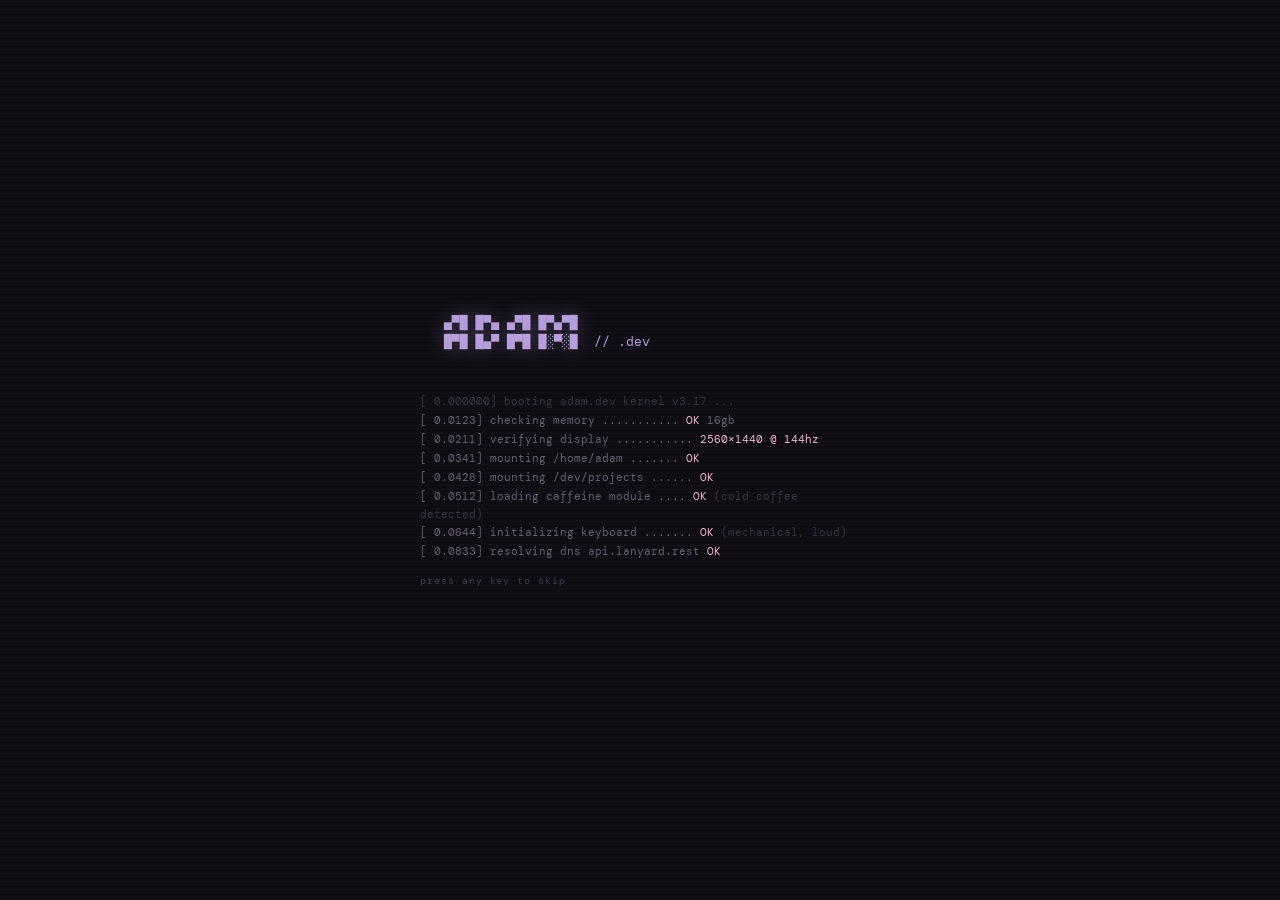
==== commit b0b71afa: "misc" ====
--- a/perso.html
+++ b/perso.html
@@ -5,7 +5,7 @@
   <meta name="viewport" content="width=device-width, initial-scale=1.0">
   <title>adam.dev</title>
 
-  <meta name="description" content="adam.dev — 17 y/o full-stack developer. Lua, Python, JavaScript & web. Building things and breaking them better. Projects, live status, and a guestbook.">
+  <meta name="description" content="adam.dev   17 y/o full-stack developer. Lua, Python, JavaScript & web. Building things and breaking them better. Projects, live status, and a guestbook.">
   <meta name="author" content="Adam">
   <meta name="keywords" content="Adam, adam.dev, developer, portfolio, full-stack, Lua, Python, JavaScript, web developer, Roblox">
   <meta name="robots" content="index, follow">
@@ -16,14 +16,14 @@
   <meta property="og:type" content="website">
   <meta property="og:site_name" content="adam.dev">
   <meta property="og:url" content="https://adam.dev/">
-  <meta property="og:title" content="adam.dev — full-stack developer portfolio">
+  <meta property="og:title" content="adam.dev   full-stack developer portfolio">
   <meta property="og:description" content="17 y/o full-stack dev. Lua, Python, Web. Projects, a live dashboard, and a Discord-powered guestbook.">
   <meta property="og:image" content="https://adam.dev/og-image.png">
   <meta property="og:image:alt" content="adam.dev portfolio preview">
   <meta property="og:locale" content="en_US">
 
   <meta name="twitter:card" content="summary_large_image">
-  <meta name="twitter:title" content="adam.dev — full-stack developer portfolio">
+  <meta name="twitter:title" content="adam.dev   full-stack developer portfolio">
   <meta name="twitter:description" content="17 y/o full-stack dev. Lua, Python, Web. Projects, a live dashboard, and a Discord-powered guestbook.">
   <meta name="twitter:image" content="https://adam.dev/og-image.png">
   <meta name="twitter:image:alt" content="adam.dev portfolio preview">
@@ -45,7 +45,7 @@
         "@type": "WebSite",
         "name": "adam.dev",
         "url": "https://adam.dev/",
-        "description": "Portfolio of Adam — full-stack developer.",
+        "description": "Portfolio of Adam   full-stack developer.",
         "inLanguage": "en"
       }
     ]
@@ -182,7 +182,7 @@
           <span class="term-dot term-dot--r"></span>
           <span class="term-dot term-dot--y"></span>
           <span class="term-dot term-dot--g"></span>
-          <span class="term-bar-title">adam@portfolio  —  zsh  —  80×24</span>
+          <span class="term-bar-title">adam@portfolio     zsh     80×24</span>
           <span class="term-bar-status"><span class="term-bar-pulse"></span> live</span>
         </div>
         <div class="term-body" id="termBody">
@@ -210,7 +210,7 @@
           <div class="counter-label" data-i18n="home.c.projects">// projects</div>
         </div>
         <div class="counter-item">
-          <div class="counter-num" id="ctrUptime">—</div>
+          <div class="counter-num" id="ctrUptime"> </div>
           <div class="counter-label" data-i18n="home.c.days">// days alive</div>
         </div>
         <div class="counter-item">
@@ -218,7 +218,7 @@
           <div class="counter-label" data-i18n="home.c.age">// age (live)</div>
         </div>
         <div class="counter-item">
-          <div class="counter-num" id="ctrVisitors">—</div>
+          <div class="counter-num" id="ctrVisitors"> </div>
           <div class="counter-label" data-i18n="home.c.visitors">// visitors</div>
         </div>
         <div class="counter-item">
@@ -360,7 +360,7 @@
 
       <div class="projects-grid projects-grid--v2">
 
-        <article class="proj proj--featured" data-project="adam.dev — this site" data-status="live">
+        <article class="proj proj--featured" data-project="adam.dev   this site" data-status="live">
           <div class="proj-cover">
             <div class="proj-cover-art" aria-hidden="true">
               <span class="proj-cover-glyph">&lt;/&gt;</span>
@@ -380,7 +380,7 @@
               <span class="proj-dot">·</span>
               <span class="proj-eyebrow">full-stack</span>
             </div>
-            <h3 class="proj-title">adam.dev — this site</h3>
+            <h3 class="proj-title">adam.dev   this site</h3>
             <p class="proj-desc">The site you're on. A hand-built portfolio with a live dashboard, command palette, and a real backend: SQLite guestbook, Discord OAuth, and admin moderation.</p>
             <div class="proj-tags">
               <span class="proj-chip">HTML/CSS/JS</span>
@@ -414,7 +414,7 @@
               <span class="proj-eyebrow">lua</span>
             </div>
             <h3 class="proj-title">Heart of the Unreturned</h3>
-            <p class="proj-desc">A parkour fan game inspired by Abyss World. Built with a small team — momentum systems, hand-tuned movement, multi-zone maps.</p>
+            <p class="proj-desc">A parkour fan game inspired by Abyss World. Built with a small team   momentum systems, hand-tuned movement, multi-zone maps.</p>
             <div class="proj-cta">
               <span data-i18n="proj.open">open project</span>
               <i data-lucide="arrow-right"></i>
@@ -440,7 +440,7 @@
       <span class="proj-eyebrow">php</span>
     </div>
     <h3 class="proj-title">Client Portfolio</h3>
-    <p class="proj-desc">Anonymous portfolio showcase — has a custom CMS, project gallery, and admin panel.</p>
+    <p class="proj-desc">Anonymous portfolio showcase   has a custom CMS, project gallery, and admin panel.</p>
     <div class="proj-cta">
       <span data-i18n="proj.open">open project</span>
       <i data-lucide="arrow-right"></i>
@@ -489,7 +489,7 @@
               <span class="proj-eyebrow">python</span>
             </div>
             <h3 class="proj-title">Seraph (Panic Button)</h3>
-            <p class="proj-desc">Windows panic button / profile switcher with voice control — swaps between work/chill/focus/sleep profiles at a hotkey.</p>
+            <p class="proj-desc">Windows panic button / profile switcher with voice control   swaps between work/chill/focus/sleep profiles at a hotkey.</p>
             <div class="proj-cta">
               <span data-i18n="proj.open">open project</span>
               <i data-lucide="arrow-right"></i>
@@ -503,7 +503,7 @@
     <div id="now" class="tab">
       <div class="section-tag" data-i18n="now.tag">// now</div>
       <h2 class="section-title" data-i18n="now.title">Now</h2>
-      <p class="now-intro" data-i18n-html="now.intro">A snapshot of what's filling my time right now — part live dashboard, part digital journal. <span class="now-last-updated"><i data-lucide="calendar-clock"></i> updated <time datetime="2026-06-02">June 2, 2026</time></span></p>
+      <p class="now-intro" data-i18n-html="now.intro">A snapshot of what's filling my time right now   part live dashboard, part digital journal. <span class="now-last-updated"><i data-lucide="calendar-clock"></i> updated <time datetime="2026-06-02">June 2, 2026</time></span></p>
 
       <div class="now-dash">
 
@@ -516,7 +516,7 @@
             </div>
             <div>
               <div class="now-focus-title">angxl.dev.hub</div>
-              <div class="now-focus-sub">this site — rebuilding the dashboard, refining the now tab</div>
+              <div class="now-focus-sub">this site   rebuilding the dashboard, refining the now tab</div>
             </div>
           </div>
         </div>
@@ -530,11 +530,11 @@
             </div>
             <div class="now-status-row now-np-row" id="nsNpRow" style="display:none;">
               <span class="now-status-key">listening</span>
-              <span class="now-status-val" id="nsNpVal">—</span>
+              <span class="now-status-val" id="nsNpVal"> </span>
             </div>
             <div class="now-status-row">
               <span class="now-status-key">uptime</span>
-              <span class="now-status-val" id="nsUptime">—</span>
+              <span class="now-status-val" id="nsUptime"> </span>
             </div>
             <div class="now-status-row">
               <span class="now-status-key">projects</span>
@@ -555,8 +555,8 @@
           <div class="now-music-body">
             <img id="npArt" class="np-art" src="" alt="">
             <div class="now-music-info">
-              <div class="np-track" id="npTrack">—</div>
-              <div class="np-artist" id="npArtist">—</div>
+              <div class="np-track" id="npTrack"> </div>
+              <div class="np-artist" id="npArtist"> </div>
             </div>
           </div>
         </div>
@@ -564,10 +564,10 @@
         <div class="now-card now-card--meta">
           <div class="card-label"><i data-lucide="hash"></i> site stats</div>
           <div class="now-meta-body">
-            <div class="now-meta-row"><span class="now-meta-key">files</span><span class="now-meta-val" id="nsFiles">—</span></div>
-            <div class="now-meta-row"><span class="now-meta-key">css</span><span class="now-meta-val" id="nsCss">—</span></div>
-            <div class="now-meta-row"><span class="now-meta-key">js</span><span class="now-meta-val" id="nsJs">—</span></div>
-            <div class="now-meta-row"><span class="now-meta-key">updated</span><span class="now-meta-val now-meta-ts" id="nowUpdated">—</span></div>
+            <div class="now-meta-row"><span class="now-meta-key">files</span><span class="now-meta-val" id="nsFiles"> </span></div>
+            <div class="now-meta-row"><span class="now-meta-key">css</span><span class="now-meta-val" id="nsCss"> </span></div>
+            <div class="now-meta-row"><span class="now-meta-key">js</span><span class="now-meta-val" id="nsJs"> </span></div>
+            <div class="now-meta-row"><span class="now-meta-key">updated</span><span class="now-meta-val now-meta-ts" id="nowUpdated"> </span></div>
           </div>
         </div>
 
@@ -583,15 +583,15 @@
         <article class="now-jcard">
           <div class="now-jcard-head"><span class="now-jcard-icon"><i data-lucide="hammer"></i></span><h4 data-i18n="now.j1">Currently Working On</h4></div>
           <ul class="now-jlist">
-            <li>Rebuilding this site — backend guestbook, Discord auth, and a cleaner design system.</li>
-            <li><span class="now-tag">roblox</span> Heart of the Unreturned — tuning movement &amp; momentum.</li>
+            <li>Rebuilding this site   backend guestbook, Discord auth, and a cleaner design system.</li>
+            <li><span class="now-tag">roblox</span> Heart of the Unreturned   tuning movement &amp; momentum.</li>
           </ul>
         </article>
 
         <article class="now-jcard">
           <div class="now-jcard-head"><span class="now-jcard-icon"><i data-lucide="book-open"></i></span><h4 data-i18n="now.j2">Learning</h4></div>
           <ul class="now-jlist">
-            <li>TypeScript — proper typing, generics, and project structure.</li>
+            <li>TypeScript   proper typing, generics, and project structure.</li>
             <li>Backend fundamentals: auth, sessions, and API design.</li>
           </ul>
         </article>
@@ -599,7 +599,7 @@
         <article class="now-jcard">
           <div class="now-jcard-head"><span class="now-jcard-icon"><i data-lucide="gamepad-2"></i></span><h4 data-i18n="now.j3">Playing</h4></div>
           <ul class="now-jlist">
-            <li>Roblox — research &amp; inspiration for my own projects.</li>
+            <li>Roblox   research &amp; inspiration for my own projects.</li>
             <li class="now-jsoon">more soon <span class="uses-soon">placeholder</span></li>
           </ul>
         </article>
@@ -607,7 +607,7 @@
         <article class="now-jcard">
           <div class="now-jcard-head"><span class="now-jcard-icon"><i data-lucide="sparkles"></i></span><h4 data-i18n="now.j4">Creating</h4></div>
           <ul class="now-jlist">
-            <li>This portfolio — design, code, and the little easter eggs.</li>
+            <li>This portfolio   design, code, and the little easter eggs.</li>
             <li>Experiments with UI animation &amp; micro-interactions.</li>
           </ul>
         </article>
@@ -616,7 +616,7 @@
           <div class="now-jcard-head"><span class="now-jcard-icon"><i data-lucide="flag"></i></span><h4 data-i18n="now.j5">Goals</h4></div>
           <ul class="now-jlist">
             <li>Ship a production-ready portfolio I'm proud to show employers.</li>
-            <li>Go full-stack confident — frontend, backend, and deployment.</li>
+            <li>Go full-stack confident   frontend, backend, and deployment.</li>
           </ul>
         </article>
 
@@ -683,7 +683,7 @@
     <div id="uses" class="tab">
       <div class="section-tag" data-i18n="uses.tag">// uses</div>
       <h2 class="section-title" data-i18n="uses.title">My Setup</h2>
-      <p class="uses-intro" data-i18n="uses.intro">The gear, software, and tools I reach for every day. A living page — it grows as my workflow does.</p>
+      <p class="uses-intro" data-i18n="uses.intro">The gear, software, and tools I reach for every day. A living page   it grows as my workflow does.</p>
 
       <div class="uses-grid uses-grid--v2">
 
@@ -766,7 +766,7 @@
 
       </div>
 
-      <p class="uses-updated"><i data-lucide="history"></i> setup last reviewed — kept current as things change</p>
+      <p class="uses-updated"><i data-lucide="history"></i> setup last reviewed   kept current as things change</p>
     </div>
 
     <div id="guestbook" class="tab">
@@ -1099,7 +1099,7 @@
 
 
 <script>
-window.I18N = {"nav.home": {"en": "home", "fr": "accueil"}, "nav.about": {"en": "about", "fr": "à propos"}, "nav.projects": {"en": "projects", "fr": "projets"}, "nav.now": {"en": "now", "fr": "actu"}, "nav.friends": {"en": "friends", "fr": "amis"}, "nav.uses": {"en": "uses", "fr": "setup"}, "nav.guestbook": {"en": "guestbook", "fr": "livre d'or"}, "nav.guest": {"en": "guest", "fr": "livre"}, "nav.settings": {"en": "settings", "fr": "réglages"}, "nav.recruiters": {"en": "recruiters space", "fr": "espace recruteurs"}, "home.eyebrow": {"en": "welcome", "fr": "bienvenue"}, "home.title": {"en": "Hey,<br>I'm <span>Adam.</span>", "fr": "Salut,<br>moi c'est <span>Adam.</span>"}, "home.desc": {"en": "I break things,<br>then rebuild them better.", "fr": "Je casse les choses,<br>puis je les reconstruis en mieux."}, "home.viewwork": {"en": "view work", "fr": "voir mes projets"}, "home.aboutme": {"en": "about me", "fr": "à propos de moi"}, "home.c.projects": {"en": "// projects", "fr": "// projets"}, "home.c.days": {"en": "// days alive", "fr": "// jours en vie"}, "home.c.age": {"en": "// age (live)", "fr": "// âge (live)"}, "home.c.visitors": {"en": "// visitors", "fr": "// visiteurs"}, "home.c.ideas": {"en": "// ideas", "fr": "// idées"}, "home.commits": {"en": "recent commits", "fr": "commits récents"}, "about.tag": {"en": "// about", "fr": "// à propos"}, "about.title": {"en": "Who am I?", "fr": "Qui suis-je ?"}, "about.badge": {"en": "17 y/o dev", "fr": "dev de 17 ans"}, "about.ilike": {"en": "I like", "fr": "J'aime"}, "about.findme": {"en": "find me", "fr": "me trouver"}, "about.s1": {"en": "Haii, I'm <strong>Adam</strong> 17 years old and love breaking things then remaking them better.<br><br>Currently working on this page and whatever else keeps me busy.", "fr": "Coucou, moi c'est <strong>Adam</strong>, 17 ans, et j'adore casser les choses puis les refaire en mieux.<br><br>En ce moment je bosse sur cette page et sur tout ce qui m'occupe."}, "about.s2": {"en": ", but I'm always down to learn new languages and tools!<br><br>I'm also super passionate about art and design, and love working on that whenever I can.", "fr": ", mais je suis toujours partant pour apprendre de nouveaux langages et outils !<br><br>Je suis aussi passionné d'art et de design, et j'adore m'y consacrer dès que je peux."}, "proj.tag": {"en": "// projects", "fr": "// projets"}, "proj.title": {"en": "What I've built", "fr": "Ce que j'ai construit"}, "proj.f.all": {"en": "all", "fr": "tous"}, "proj.f.live": {"en": "live", "fr": "en ligne"}, "proj.f.wip": {"en": "wip", "fr": "en cours"}, "proj.open": {"en": "open project", "fr": "ouvrir le projet"}, "now.tag": {"en": "// now", "fr": "// actu"}, "now.title": {"en": "Now", "fr": "En ce moment"}, "now.journal": {"en": "What I'm into lately", "fr": "Ce qui m'occupe en ce moment"}, "now.intro": {"en": "A snapshot of what's filling my time right now — part live dashboard, part digital journal. <span class=\"now-last-updated\"><i data-lucide=\"calendar-clock\"></i> updated <time datetime=\"2026-06-02\">June 2, 2026</time></span>", "fr": "Un aperçu de ce qui occupe mon temps en ce moment — moitié dashboard live, moitié journal. <span class=\"now-last-updated\"><i data-lucide=\"calendar-clock\"></i> mis à jour le <time datetime=\"2026-06-02\">2 juin 2026</time></span>"}, "now.j1": {"en": "Currently Working On", "fr": "En cours de développement"}, "now.j2": {"en": "Learning", "fr": "Apprentissage"}, "now.j3": {"en": "Playing", "fr": "Je joue à"}, "now.j4": {"en": "Creating", "fr": "Je crée"}, "now.j5": {"en": "Goals", "fr": "Objectifs"}, "now.j6": {"en": "Recent Discoveries", "fr": "Découvertes récentes"}, "fr.tag": {"en": "// friends", "fr": "// amis"}, "fr.title": {"en": "People I know", "fr": "Les gens que je connais"}, "fr.curate": {"en": "Curating the list.", "fr": "Je peaufine la liste."}, "fr.desc": {"en": "A handful of people deserve a slot here. I'm taking my time picking them.", "fr": "Quelques personnes méritent une place ici. Je prends mon temps pour les choisir."}, "uses.tag": {"en": "// uses", "fr": "// setup"}, "uses.title": {"en": "My Setup", "fr": "Mon matériel"}, "uses.intro": {"en": "The gear, software, and tools I reach for every day. A living page — it grows as my workflow does.", "fr": "Le matériel, les logiciels et les outils que j'utilise tous les jours. Une page vivante — elle évolue avec moi."}, "uses.hardware": {"en": "Hardware", "fr": "Matériel"}, "uses.software": {"en": "Software", "fr": "Logiciels"}, "uses.development": {"en": "Development Tools", "fr": "Outils de développement"}, "uses.productivity": {"en": "Productivity", "fr": "Productivité"}, "uses.art": {"en": "Art &amp; Design Tools", "fr": "Outils d'art & design"}, "uses.setup": {"en": "Setup &amp; Workspace", "fr": "Bureau & espace de travail"}, "gb.tag": {"en": "// guestbook", "fr": "// livre d'or"}, "gb.title": {"en": "Leave a mark.", "fr": "Laisse une trace."}, "gb.sub": {"en": "Say hi, leave a thought, anything. It sticks.", "fr": "Dis bonjour, laisse une pensée, ce que tu veux. Ça reste."}, "gb.newentry": {"en": "new entry", "fr": "nouveau message"}, "gb.placeholder": {"en": "leave a message… (Ctrl+Enter to post)", "fr": "laisse un message… (Ctrl+Entrée pour publier)"}, "gb.post": {"en": "post", "fr": "publier"}, "set.title": {"en": "Settings", "fr": "Réglages"}, "set.theme": {"en": "Choose your theme", "fr": "Choisis ton thème"}, "set.close": {"en": "Close", "fr": "Fermer"}};
+window.I18N = {"nav.home": {"en": "home", "fr": "accueil"}, "nav.about": {"en": "about", "fr": "à propos"}, "nav.projects": {"en": "projects", "fr": "projets"}, "nav.now": {"en": "now", "fr": "actu"}, "nav.friends": {"en": "friends", "fr": "amis"}, "nav.uses": {"en": "uses", "fr": "setup"}, "nav.guestbook": {"en": "guestbook", "fr": "livre d'or"}, "nav.guest": {"en": "guest", "fr": "livre"}, "nav.settings": {"en": "settings", "fr": "réglages"}, "nav.recruiters": {"en": "recruiters space", "fr": "espace recruteurs"}, "home.eyebrow": {"en": "welcome", "fr": "bienvenue"}, "home.title": {"en": "Hey,<br>I'm <span>Adam.</span>", "fr": "Salut,<br>moi c'est <span>Adam.</span>"}, "home.desc": {"en": "I break things,<br>then rebuild them better.", "fr": "Je casse les choses,<br>puis je les reconstruis en mieux."}, "home.viewwork": {"en": "view work", "fr": "voir mes projets"}, "home.aboutme": {"en": "about me", "fr": "à propos de moi"}, "home.c.projects": {"en": "// projects", "fr": "// projets"}, "home.c.days": {"en": "// days alive", "fr": "// jours en vie"}, "home.c.age": {"en": "// age (live)", "fr": "// âge (live)"}, "home.c.visitors": {"en": "// visitors", "fr": "// visiteurs"}, "home.c.ideas": {"en": "// ideas", "fr": "// idées"}, "home.commits": {"en": "recent commits", "fr": "commits récents"}, "about.tag": {"en": "// about", "fr": "// à propos"}, "about.title": {"en": "Who am I?", "fr": "Qui suis-je ?"}, "about.badge": {"en": "17 y/o dev", "fr": "dev de 17 ans"}, "about.ilike": {"en": "I like", "fr": "J'aime"}, "about.findme": {"en": "find me", "fr": "me trouver"}, "about.s1": {"en": "Haii, I'm <strong>Adam</strong> 17 years old and love breaking things then remaking them better.<br><br>Currently working on this page and whatever else keeps me busy.", "fr": "Coucou, moi c'est <strong>Adam</strong>, 17 ans, et j'adore casser les choses puis les refaire en mieux.<br><br>En ce moment je bosse sur cette page et sur tout ce qui m'occupe."}, "about.s2": {"en": ", but I'm always down to learn new languages and tools!<br><br>I'm also super passionate about art and design, and love working on that whenever I can.", "fr": ", mais je suis toujours partant pour apprendre de nouveaux langages et outils !<br><br>Je suis aussi passionné d'art et de design, et j'adore m'y consacrer dès que je peux."}, "proj.tag": {"en": "// projects", "fr": "// projets"}, "proj.title": {"en": "What I've built", "fr": "Ce que j'ai construit"}, "proj.f.all": {"en": "all", "fr": "tous"}, "proj.f.live": {"en": "live", "fr": "en ligne"}, "proj.f.wip": {"en": "wip", "fr": "en cours"}, "proj.open": {"en": "open project", "fr": "ouvrir le projet"}, "now.tag": {"en": "// now", "fr": "// actu"}, "now.title": {"en": "Now", "fr": "En ce moment"}, "now.journal": {"en": "What I'm into lately", "fr": "Ce qui m'occupe en ce moment"}, "now.intro": {"en": "A snapshot of what's filling my time right now   part live dashboard, part digital journal. <span class=\"now-last-updated\"><i data-lucide=\"calendar-clock\"></i> updated <time datetime=\"2026-06-02\">June 2, 2026</time></span>", "fr": "Un aperçu de ce qui occupe mon temps en ce moment   moitié dashboard live, moitié journal. <span class=\"now-last-updated\"><i data-lucide=\"calendar-clock\"></i> mis à jour le <time datetime=\"2026-06-02\">2 juin 2026</time></span>"}, "now.j1": {"en": "Currently Working On", "fr": "En cours de développement"}, "now.j2": {"en": "Learning", "fr": "Apprentissage"}, "now.j3": {"en": "Playing", "fr": "Je joue à"}, "now.j4": {"en": "Creating", "fr": "Je crée"}, "now.j5": {"en": "Goals", "fr": "Objectifs"}, "now.j6": {"en": "Recent Discoveries", "fr": "Découvertes récentes"}, "fr.tag": {"en": "// friends", "fr": "// amis"}, "fr.title": {"en": "People I know", "fr": "Les gens que je connais"}, "fr.curate": {"en": "Curating the list.", "fr": "Je peaufine la liste."}, "fr.desc": {"en": "A handful of people deserve a slot here. I'm taking my time picking them.", "fr": "Quelques personnes méritent une place ici. Je prends mon temps pour les choisir."}, "uses.tag": {"en": "// uses", "fr": "// setup"}, "uses.title": {"en": "My Setup", "fr": "Mon matériel"}, "uses.intro": {"en": "The gear, software, and tools I reach for every day. A living page   it grows as my workflow does.", "fr": "Le matériel, les logiciels et les outils que j'utilise tous les jours. Une page vivante   elle évolue avec moi."}, "uses.hardware": {"en": "Hardware", "fr": "Matériel"}, "uses.software": {"en": "Software", "fr": "Logiciels"}, "uses.development": {"en": "Development Tools", "fr": "Outils de développement"}, "uses.productivity": {"en": "Productivity", "fr": "Productivité"}, "uses.art": {"en": "Art &amp; Design Tools", "fr": "Outils d'art & design"}, "uses.setup": {"en": "Setup &amp; Workspace", "fr": "Bureau & espace de travail"}, "gb.tag": {"en": "// guestbook", "fr": "// livre d'or"}, "gb.title": {"en": "Leave a mark.", "fr": "Laisse une trace."}, "gb.sub": {"en": "Say hi, leave a thought, anything. It sticks.", "fr": "Dis bonjour, laisse une pensée, ce que tu veux. Ça reste."}, "gb.newentry": {"en": "new entry", "fr": "nouveau message"}, "gb.placeholder": {"en": "leave a message… (Ctrl+Enter to post)", "fr": "laisse un message… (Ctrl+Entrée pour publier)"}, "gb.post": {"en": "post", "fr": "publier"}, "set.title": {"en": "Settings", "fr": "Réglages"}, "set.theme": {"en": "Choose your theme", "fr": "Choisis ton thème"}, "set.close": {"en": "Close", "fr": "Fermer"}};
 </script>
 <script src="lang.js"></script>
 <script>
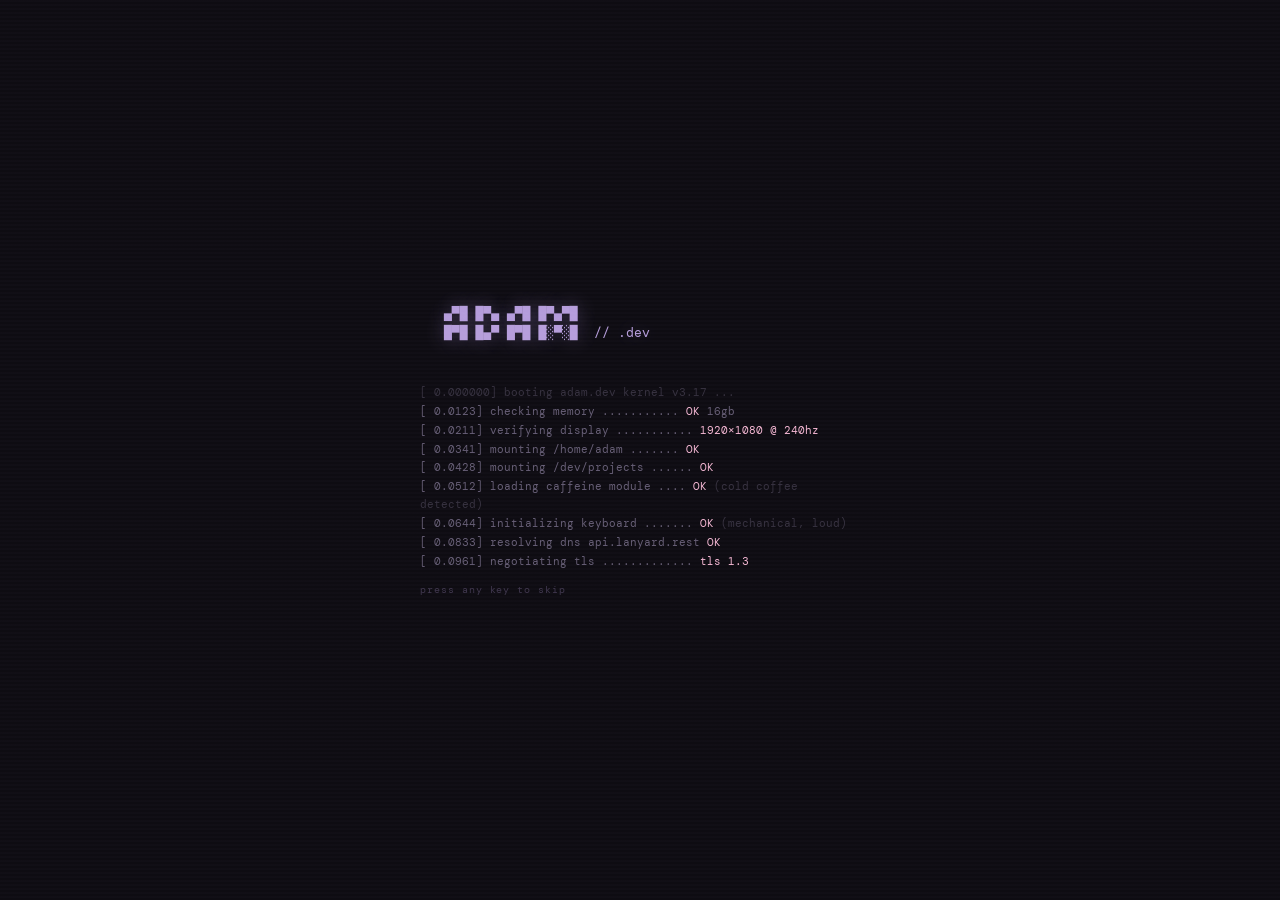
==== commit 7eae04bd: "Fixed few typos in the html" ====
--- a/perso.html
+++ b/perso.html
@@ -309,7 +309,7 @@
             Currently working on this page and whatever else keeps me busy.
           </p>
           <br><br>
-          <p id="aboutSentence2" data-i18n-html="about.s2">, but I'm always down to learn new languages and tools!<br><br>
+          <p id="aboutSentence2" data-i18n-html="about.s2">but I'm always down to learn new languages and tools!<br><br>
             I'm also super passionate about art and design, and love working on that whenever I can.
           </p>
         </div>
@@ -693,10 +693,10 @@
             <h3 class="uses-card-title" data-i18n="uses.hardware">Hardware</h3>
           </div>
           <div class="uses-list">
-            <div class="uses-item"><span class="uses-name">Display</span><span class="uses-val">2560×1440 @ 144Hz</span></div>
+            <div class="uses-item"><span class="uses-name">Display</span><span class="uses-val">1920x1080 @ 240Hz</span></div>
             <div class="uses-item"><span class="uses-name">Keyboard</span><span class="uses-val">Mechanical (loud)</span></div>
             <div class="uses-item"><span class="uses-name">Mouse</span><span class="uses-val">whatever's on the desk</span></div>
-            <div class="uses-item uses-item--soon"><span class="uses-name">Headset</span><span class="uses-soon">coming soon</span></div>
+            <div class="uses-item uses-item--soon"><span class="uses-name">Headset</span><span class="uses-soon">Razer BlackShark V3</span></div>
           </div>
         </section>
 
@@ -723,7 +723,7 @@
             <div class="uses-item"><span class="uses-name">Terminal</span><span class="uses-val">Windows Terminal + zsh</span></div>
             <div class="uses-item"><span class="uses-name">Version Control</span><span class="uses-val">Git + GitHub</span></div>
             <div class="uses-item"><span class="uses-name">Languages</span><span class="uses-val">Lua · Python · JS · PHP</span></div>
-            <div class="uses-item"><span class="uses-name">Learning</span><span class="uses-val">TypeScript</span></div>
+            <div class="uses-item"><span class="uses-name">Learning</span><span class="uses-val">C#</span></div>
           </div>
         </section>
 
@@ -752,7 +752,7 @@
           </div>
         </section>
 
-        <section class="uses-card uses-card--placeholder">
+      <!-- <section class="uses-card uses-card--placeholder">
           <div class="uses-card-head">
             <span class="uses-card-icon"><i data-lucide="armchair"></i></span>
             <h3 class="uses-card-title" data-i18n="uses.setup">Setup &amp; Workspace</h3>
@@ -762,8 +762,8 @@
             <p>A photo tour of the desk, lighting, and battlestation is on the way.</p>
             <span class="uses-soon">coming soon</span>
           </div>
-        </section>
-
+        </section>--> 
+>
       </div>
 
       <p class="uses-updated"><i data-lucide="history"></i> setup last reviewed   kept current as things change</p>
@@ -772,7 +772,7 @@
     <div id="guestbook" class="tab">
       <div class="section-tag" data-i18n="gb.tag">// guestbook</div>
       <h2 class="section-title" data-i18n="gb.title">Leave a mark.</h2>
-      <p class="gb-sub" data-i18n="gb.sub">Say hi, leave a thought, anything. It sticks.</p>
+      <p class="gb-sub" data-i18n="gb.sub">Say hi, leave a thought, anything.</p>
 
       <div class="gb-form-wrap">
         <div class="gb-auth" id="gbAuth" aria-live="polite">
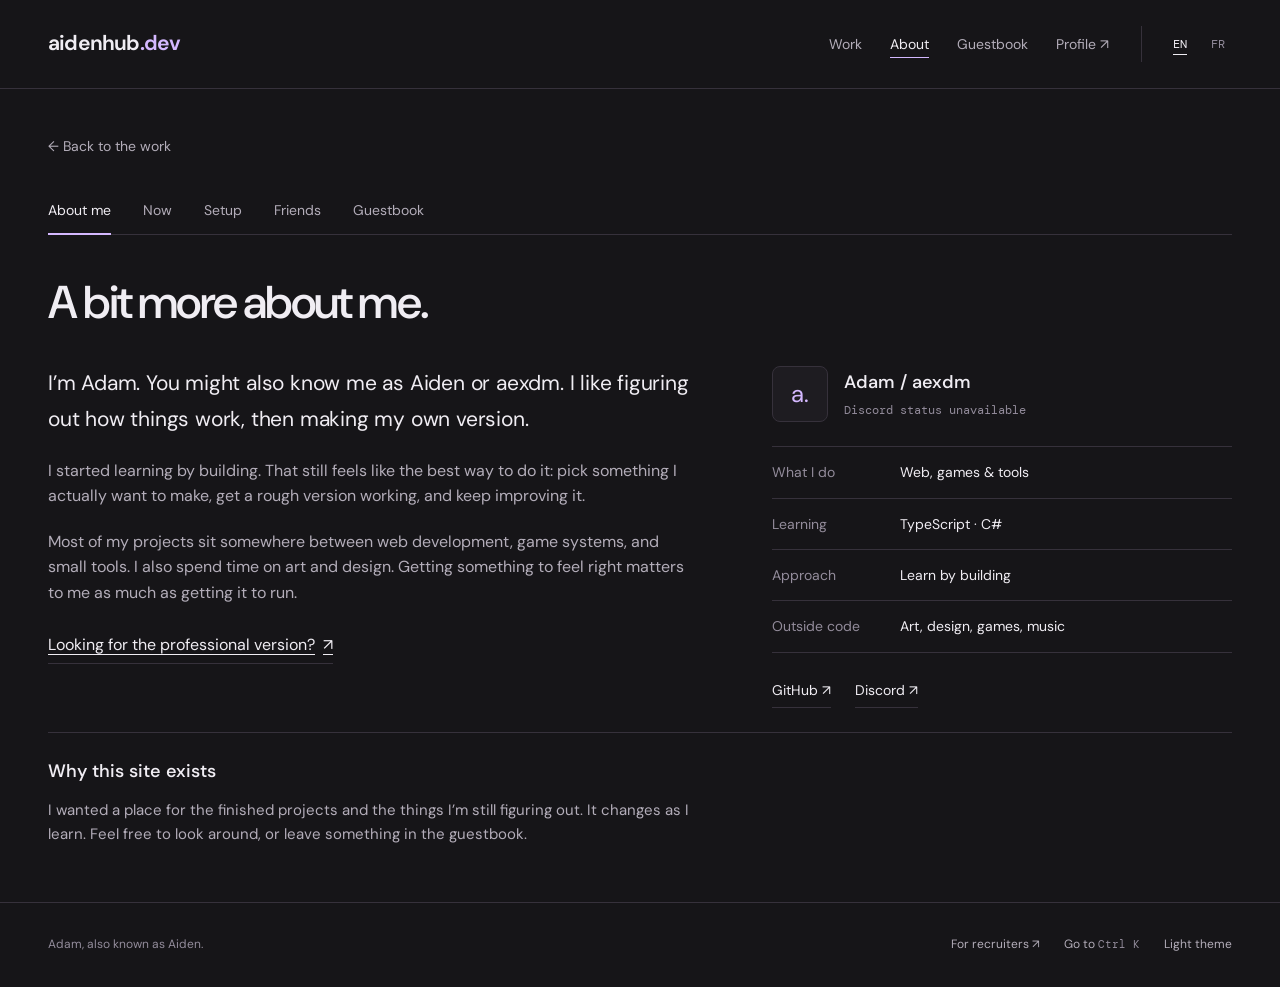
==== commit 086852df: "Redesign portfolio with a cleaner responsive interface" ====
--- a/perso.html
+++ b/perso.html
@@ -1,1113 +1,88 @@
 <!DOCTYPE html>
-<html lang="en" data-default-lang="en">
+<html lang="en" data-default-lang="en" data-layout="portfolio-v2">
 <head>
   <meta charset="UTF-8">
-  <meta name="viewport" content="width=device-width, initial-scale=1.0">
-  <title>adam.dev</title>
-
-  <meta name="description" content="adam.dev   17 y/o full-stack developer. Lua, Python, JavaScript & web. Building things and breaking them better. Projects, live status, and a guestbook.">
-  <meta name="author" content="Adam">
-  <meta name="keywords" content="Adam, adam.dev, developer, portfolio, full-stack, Lua, Python, JavaScript, web developer, Roblox">
-  <meta name="robots" content="index, follow">
-  <meta name="theme-color" content="#0e0c12">
-  <meta name="color-scheme" content="dark">
-  <link rel="canonical" href="https://adam.dev/">
-
-  <meta property="og:type" content="website">
-  <meta property="og:site_name" content="adam.dev">
-  <meta property="og:url" content="https://adam.dev/">
-  <meta property="og:title" content="adam.dev   full-stack developer portfolio">
-  <meta property="og:description" content="17 y/o full-stack dev. Lua, Python, Web. Projects, a live dashboard, and a Discord-powered guestbook.">
-  <meta property="og:image" content="https://adam.dev/og-image.png">
-  <meta property="og:image:alt" content="adam.dev portfolio preview">
-  <meta property="og:locale" content="en_US">
-
-  <meta name="twitter:card" content="summary_large_image">
-  <meta name="twitter:title" content="adam.dev   full-stack developer portfolio">
-  <meta name="twitter:description" content="17 y/o full-stack dev. Lua, Python, Web. Projects, a live dashboard, and a Discord-powered guestbook.">
-  <meta name="twitter:image" content="https://adam.dev/og-image.png">
-  <meta name="twitter:image:alt" content="adam.dev portfolio preview">
-
-  <script type="application/ld+json">
-  {
-    "@context": "https://schema.org",
-    "@graph": [
-      {
-        "@type": "Person",
-        "name": "Adam",
-        "alternateName": "adam.dev",
-        "url": "https://adam.dev/",
-        "jobTitle": "Full-stack Developer",
-        "knowsAbout": ["Lua", "Python", "JavaScript", "PHP", "Web Development", "Roblox"],
-        "sameAs": ["https://github.com/aexdm"]
-      },
-      {
-        "@type": "WebSite",
-        "name": "adam.dev",
-        "url": "https://adam.dev/",
-        "description": "Portfolio of Adam   full-stack developer.",
-        "inLanguage": "en"
-      }
-    ]
-  }
-  </script>
-
-  <link rel="preconnect" href="https://fonts.googleapis.com">
-  <link rel="preconnect" href="https://fonts.gstatic.com" crossorigin>
-  <link rel="preconnect" href="https://unpkg.com">
-  <link rel="preconnect" href="https://cdn.jsdelivr.net">
-  <link rel="dns-prefetch" href="https://cdn.discordapp.com">
-
-  <link href="https://fonts.googleapis.com/css2?family=DM+Mono:ital,wght@0,300;0,400;0,500;1,300&family=Cormorant+Garamond:ital,wght@0,300;0,400;0,600;1,300;1,400;1,600&family=Syne:wght@400;500;600;700&display=swap" rel="stylesheet">
-  <link rel="stylesheet" href="index.css">
-  <link rel="stylesheet" href="lang.css">
-  <style>@media(max-width:768px){.lang-bar{top:auto;bottom:70px;right:12px;}}</style>
-  <script src="https://unpkg.com/lucide@latest"></script>
-  <script async src="https://cdn.jsdelivr.net/npm/counterapi/dist/counter.browser.min.js"></script>
+  <meta name="viewport" content="width=device-width, initial-scale=1">
+  <title>A little more about Adam — aidenhub.dev</title>
+  <meta name="description" content="The person behind the projects. What I'm working on, the tools I use, and a guestbook to say hello.">
+  <meta name="theme-color" content="#161518">
+  <link rel="stylesheet" href="site.css">
+  <script src="site.js" defer></script>
+  <script src="editor.js" defer></script>
 </head>
-<body>
-
-<a href="#main" class="skip-link">Skip to content</a>
-
-<div class="lang-bar" role="group" aria-label="Language / Langue">
-  <button class="lang-flag" data-lang="en" onclick="setLang('en')" aria-pressed="false" title="English"><svg class="flag" viewBox="0 0 60 30" preserveAspectRatio="none" aria-hidden="true"><rect width="60" height="30" fill="#012169"/><path d="M0,0 60,30 M60,0 0,30" stroke="#fff" stroke-width="6"/><path d="M0,0 60,30 M60,0 0,30" stroke="#C8102E" stroke-width="3"/><rect x="25" width="10" height="30" fill="#fff"/><rect y="10" width="60" height="10" fill="#fff"/><rect x="27" width="6" height="30" fill="#C8102E"/><rect y="12" width="60" height="6" fill="#C8102E"/></svg><span class="lang-code">EN</span></button>
-  <button class="lang-flag" data-lang="fr" onclick="setLang('fr')" aria-pressed="false" title="Français"><svg class="flag" viewBox="0 0 3 2" preserveAspectRatio="none" aria-hidden="true"><rect width="3" height="2" fill="#fff"/><rect width="1" height="2" fill="#0055A4"/><rect x="2" width="1" height="2" fill="#EF4135"/></svg><span class="lang-code">FR</span></button>
-</div>
-
-<header class="mobile-header">
-  <div class="mobile-header-left">
-    <img id="mobileAvatar" class="mobile-avatar" src="" alt="">
-    <div>
-      <div class="mobile-header-logo">adam.dev</div>
-      <div class="mobile-header-sub">// 17 y/o dev</div>
-    </div>
-  </div>
-  <div style="display:flex;align-items:center;gap:4px;">
-    <a class="mobile-settings-btn" href="pro.html" id="persoToProM" aria-label="recruiters space" style="color:var(--amber);">
-      <i data-lucide="briefcase"></i>
-    </a>
-    <button class="mobile-settings-btn" onclick="openSettings()">
-      <i data-lucide="settings-2"></i>
-    </button>
-  </div>
-</header>
-
-<nav class="mobile-nav" aria-label="Mobile navigation">
-  <div class="mobile-nav-inner">
-    <button class="mobile-nav-btn" id="mnav-home" onclick="switchTab('home')">
-      <i data-lucide="sparkles"></i>
-      <span data-i18n="nav.home">home</span>
-    </button>
-    <button class="mobile-nav-btn active" id="mnav-about" onclick="switchTab('about')">
-      <i data-lucide="user-circle"></i>
-      <span data-i18n="nav.about">about</span>
-    </button>
-    <button class="mobile-nav-btn" id="mnav-projects" onclick="switchTab('projects')">
-      <i data-lucide="layers"></i>
-      <span data-i18n="nav.projects">projects</span>
-    </button>
-    <button class="mobile-nav-btn" id="mnav-now" onclick="switchTab('now')">
-      <i data-lucide="radio"></i>
-      <span data-i18n="nav.now">now</span>
-    </button>
-    <button class="mobile-nav-btn" id="mnav-friends" onclick="switchTab('friends')">
-      <i data-lucide="users-round"></i>
-      <span data-i18n="nav.friends">friends</span>
-    </button>
-    <button class="mobile-nav-btn" id="mnav-uses" onclick="switchTab('uses')">
-      <i data-lucide="cpu"></i>
-      <span data-i18n="nav.uses">uses</span>
-    </button>
-    <button class="mobile-nav-btn" id="mnav-guestbook" onclick="switchTab('guestbook')">
-      <i data-lucide="book-open"></i>
-      <span data-i18n="nav.guest">guest</span>
-    </button>
-  </div>
-</nav>
-
-<div class="shell">
-
-  
-  <aside class="sidebar">
-    <div class="logo">
-      <div class="logo-name">adam.dev</div>
-      <div class="logo-sub">// 17 y/o dev</div>
-    </div>
-
-    <nav class="nav-items" aria-label="Primary navigation">
-      <button onclick="switchTab('home')" class="nav-link" id="nav-home">
-        <i data-lucide="sparkles"></i> <span data-i18n="nav.home">home</span>
-      </button>
-      <button onclick="switchTab('about')" class="nav-link active" id="nav-about">
-        <i data-lucide="user-circle"></i> <span data-i18n="nav.about">about</span>
-      </button>
-      <button onclick="switchTab('projects')" class="nav-link" id="nav-projects">
-        <i data-lucide="layers"></i> <span data-i18n="nav.projects">projects</span>
-      </button>
-      <button onclick="switchTab('now')" class="nav-link" id="nav-now">
-        <i data-lucide="radio"></i> <span data-i18n="nav.now">now</span>
-      </button>
-      <button onclick="switchTab('friends')" class="nav-link" id="nav-friends">
-        <i data-lucide="users-round"></i> <span data-i18n="nav.friends">friends</span>
-      </button>
-      <button onclick="switchTab('uses')" class="nav-link" id="nav-uses">
-        <i data-lucide="cpu"></i> <span data-i18n="nav.uses">uses</span>
-      </button>
-      <button onclick="switchTab('guestbook')" class="nav-link" id="nav-guestbook">
-        <i data-lucide="book-open"></i> <span data-i18n="nav.guestbook">guestbook</span>
-      </button>
-    </nav>
-
-      
-    <div class="sidebar-bottom">
-      <a class="settings-btn" href="pro.html" id="persoToPro" style="text-decoration:none;color:var(--amber);margin-bottom:8px;">
-        <i data-lucide="briefcase"></i> <span data-i18n="nav.recruiters">recruiters space</span>
-      </a>
-      <button class="settings-btn" onclick="openSettings()">
-        <i data-lucide="settings-2"></i> <span data-i18n="nav.settings">settings</span>
-      </button>
-    </div>
-  </aside>
-
-  
-  <main class="main" id="main" tabindex="-1">
-
-    
-    <div id="home" class="tab">
-      <div class="home-eyebrow" data-i18n="home.eyebrow">welcome</div>
-
-      
-      <div class="term-window" aria-label="terminal welcome">
-        <div class="term-bar">
-          <span class="term-dot term-dot--r"></span>
-          <span class="term-dot term-dot--y"></span>
-          <span class="term-dot term-dot--g"></span>
-          <span class="term-bar-title">adam@portfolio     zsh     80×24</span>
-          <span class="term-bar-status"><span class="term-bar-pulse"></span> live</span>
+<body data-page="personal">
+  <a class="skip-link" href="#main" data-en="Skip to content" data-fr="Aller au contenu">Skip to content</a>
+  <header class="site-header"><div class="wrap header-inner">
+    <a class="wordmark" href="index.html" aria-label="Aidenhub home">aidenhub<span>.dev</span></a>
+    <nav class="primary-nav" aria-label="Main navigation"><a href="index.html#work" data-en="Work" data-fr="Projets">Work</a><a href="perso.html" aria-current="page" data-en="About" data-fr="À propos">About</a><a href="#guestbook" data-en="Guestbook" data-fr="Livre d’or">Guestbook</a><a href="pro.html" data-en="Profile ↗" data-fr="Profil ↗">Profile ↗</a></nav>
+    <div class="header-tools"><div class="language-switch" role="group" aria-label="Language / Langue"><button type="button" data-lang="en" aria-pressed="true" aria-label="English">EN</button><button type="button" data-lang="fr" aria-pressed="false" aria-label="Français">FR</button></div></div>
+  </div></header>
+  <main id="main" class="wrap">
+    <div class="page-top"><a href="index.html" data-en="← Back to the work" data-fr="← Retour aux projets">← Back to the work</a></div>
+    <nav class="personal-nav" aria-label="Personal pages"><a href="#about" aria-current="page" data-en="About me" data-fr="À propos">About me</a><a href="#now" data-en="Now" data-fr="En ce moment">Now</a><a href="#uses" data-en="Setup" data-fr="Matériel">Setup</a><a href="#friends" data-en="Friends" data-fr="Amis">Friends</a><a href="#guestbook" data-en="Guestbook" data-fr="Livre d’or">Guestbook</a></nav>
+    <section class="personal-panel" id="about" aria-labelledby="about-title" tabindex="-1">
+      <h1 id="about-title" class="page-title" data-en="A bit more about me." data-fr="Un peu plus sur moi." data-edit-key="v2-about-title">A bit more about me.</h1>
+      <div class="about-layout">
+        <div class="prose">
+          <p data-en="I’m Adam. You might also know me as Aiden or aexdm. I like figuring out how things work, then making my own version." data-fr="Moi, c’est Adam. Vous me connaissez peut-être sous le nom d’Aiden ou aexdm. J’aime comprendre comment les choses fonctionnent, puis créer ma propre version." data-edit-key="v2-about-intro">I’m Adam. You might also know me as Aiden or aexdm. I like figuring out how things work, then making my own version.</p>
+          <p data-en="I started learning by building. That still feels like the best way to do it: pick something I actually want to make, get a rough version working, and keep improving it." data-fr="J’ai commencé à apprendre en construisant. C’est toujours ce qui me convient le mieux : choisir quelque chose que j’ai envie de créer, le faire fonctionner, puis l’améliorer." data-edit-key="v2-about-process">I started learning by building. That still feels like the best way to do it: pick something I actually want to make, get a rough version working, and keep improving it.</p>
+          <p data-en="Most of my projects sit somewhere between web development, game systems, and small tools. I also spend time on art and design. Getting something to feel right matters to me as much as getting it to run." data-fr="Mes projets tournent autour du web, des jeux et des petits outils. Je fais aussi de l’art et du design. Pour moi, le ressenti compte autant que le fonctionnement." data-edit-key="v2-about-interests">Most of my projects sit somewhere between web development, game systems, and small tools. I also spend time on art and design. Getting something to feel right matters to me as much as getting it to run.</p>
+          <a class="inline-link" href="pro.html"><span data-en="Looking for the professional version?" data-fr="Vous cherchez mon profil professionnel ?">Looking for the professional version?</span><span aria-hidden="true">↗</span></a>
         </div>
-        <div class="term-body" id="termBody">
-          <div class="term-line">
-            <span class="term-prompt">adam@portfolio</span><span class="term-path">:~</span><span class="term-sep">$</span>
-            <span id="termCmd"></span><span class="term-cursor" id="termCursor">▍</span>
-          </div>
-          <div class="term-out" id="termOut"></div>
+        <aside aria-label="Profile details">
+          <div class="profile-identity"><div class="avatar" id="profile-avatar" aria-hidden="true">a.</div><div><h2>Adam / aexdm</h2><p class="presence" data-presence data-en="Discord status unavailable" data-fr="Statut Discord indisponible">Discord status unavailable</p></div></div>
+          <dl class="facts"><div><dt data-en="What I do" data-fr="Ce que je fais">What I do</dt><dd data-en="Web, games & tools" data-fr="Web, jeux et outils">Web, games &amp; tools</dd></div><div><dt data-en="Learning" data-fr="J’apprends">Learning</dt><dd>TypeScript · C#</dd></div><div><dt data-en="Approach" data-fr="Mon approche">Approach</dt><dd data-en="Learn by building" data-fr="Apprendre en créant">Learn by building</dd></div><div><dt data-en="Outside code" data-fr="Hors du code">Outside code</dt><dd data-en="Art, design, games, music" data-fr="Art, design, jeux, musique">Art, design, games, music</dd></div></dl>
+          <div class="about-links"><a class="inline-link" href="https://github.com/aexdm" target="_blank" rel="noopener noreferrer">GitHub ↗</a><a class="inline-link" href="https://discord.com/users/853310319002517524" target="_blank" rel="noopener noreferrer">Discord ↗</a></div>
+        </aside>
+      </div>
+      <div class="interests"><h2 data-en="Why this site exists" data-fr="Pourquoi ce site existe">Why this site exists</h2><p data-en="I wanted a place for the finished projects and the things I’m still figuring out. It changes as I learn. Feel free to look around, or leave something in the guestbook." data-fr="Je voulais un endroit pour les projets terminés et ceux que je découvre encore. Ce site évolue avec moi. Faites un tour, ou laissez un mot dans le livre d’or." data-edit-key="v2-about-site">I wanted a place for the finished projects and the things I’m still figuring out. It changes as I learn. Feel free to look around, or leave something in the guestbook.</p></div>
+    </section>
+    <section class="personal-panel" id="now" aria-labelledby="now-title" tabindex="-1">
+      <h1 id="now-title" class="page-title" data-en="What’s keeping me busy." data-fr="Ce qui m’occupe.">What’s keeping me busy.</h1>
+      <p class="page-lead" data-en="A few notes on what I’m making and learning, plus the latest activity from GitHub." data-fr="Quelques notes sur ce que je crée et ce que j’apprends, avec mon activité récente sur GitHub.">A few notes on what I’m making and learning, plus the latest activity from GitHub.</p>
+      <div class="now-layout">
+        <div>
+          <section class="note-section"><h2 data-en="Making" data-fr="Je crée">Making</h2><p data-en="This website. Working on the portfolio, the guestbook, and how it all fits together." data-fr="Ce site : le portfolio, le livre d’or et la façon dont tout s’articule." data-edit-key="v2-now-making">This website. Working on the portfolio, the guestbook, and how it all fits together.</p><p data-en="Heart of the Unreturned, a Roblox parkour game. Helping the team fix bugs and refine the experience." data-fr="Heart of the Unreturned, un jeu de parkour Roblox. J’aide l’équipe à corriger les bugs et à améliorer l’expérience." data-edit-key="v2-now-hotu">Heart of the Unreturned, a Roblox parkour game. Helping the team fix bugs and refine the experience.</p></section>
+          <section class="note-section"><h2 data-en="Learning" data-fr="J’apprends">Learning</h2><p data-en="TypeScript, C#, and the back-end fundamentals: authentication, sessions, and API design." data-fr="TypeScript, C# et les bases du back-end : authentification, sessions et conception d’API." data-edit-key="v2-now-learning">TypeScript, C#, and the back-end fundamentals: authentication, sessions, and API design.</p></section>
+          <section class="note-section"><h2 data-en="Away from the editor" data-fr="Loin de l’éditeur">Away from the editor</h2><p data-en="Playing Roblox, listening to music, and experimenting with art and interface design." data-fr="Je joue à Roblox, j’écoute de la musique et j’expérimente avec l’art et le design d’interfaces." data-edit-key="v2-now-away">Playing Roblox, listening to music, and experimenting with art and interface design.</p></section>
+        </div>
+        <div>
+          <section class="live-section"><h2>Discord</h2><p class="live-line" data-presence>Discord status unavailable</p><div id="now-playing" class="now-playing" hidden></div></section>
+          <section class="live-section"><h2 data-en="Recent commits" data-fr="Derniers commits">Recent commits</h2><div id="commits"><p class="empty-state" data-en="Loading recent activity…" data-fr="Chargement de l’activité…">Loading recent activity…</p></div><a class="inline-link" href="https://github.com/aexdm/angxl.dev.hub/commits" target="_blank" rel="noopener noreferrer" data-en="View on GitHub ↗" data-fr="Voir sur GitHub ↗">View on GitHub ↗</a></section>
         </div>
       </div>
-
-      <h1 class="home-title" data-i18n-html="home.title">Hey,<br>I'm <span>Adam.</span></h1>
-      <p class="home-desc" data-i18n-html="home.desc">I break things,<br>then rebuild them better.</p>
-
-      <div class="home-actions">
-        <a href="#" onclick="switchTab('projects'); return false;" class="btn-amber">
-          <i data-lucide="arrow-right"></i> <span data-i18n="home.viewwork">view work</span>
-        </a>
-        <a href="#" onclick="switchTab('about'); return false;" class="btn-ghost" data-i18n="home.aboutme">about me</a>
+    </section>
+    <section class="personal-panel" id="uses" aria-labelledby="uses-title" tabindex="-1">
+      <h1 id="uses-title" class="page-title" data-en="The things I use." data-fr="Mes outils au quotidien.">The things I use.</h1>
+      <p class="page-lead" data-en="Nothing too complicated. These are the tools I keep coming back to." data-fr="Rien de très compliqué. Ce sont les outils que j’utilise régulièrement.">Nothing too complicated. These are the tools I keep coming back to.</p>
+      <div class="setup-grid">
+        <section class="setup-section"><h2 data-en="On the desk" data-fr="Sur le bureau">On the desk</h2><dl class="facts"><div><dt data-en="Display" data-fr="Écran">Display</dt><dd>1920 × 1080 · 240 Hz</dd></div><div><dt data-en="Keyboard" data-fr="Clavier">Keyboard</dt><dd data-en="Mechanical (loud)" data-fr="Mécanique (bruyant)">Mechanical (loud)</dd></div><div><dt data-en="Mouse" data-fr="Souris">Mouse</dt><dd data-en="Whatever’s on the desk" data-fr="Celle qui est sur le bureau">Whatever’s on the desk</dd></div><div><dt data-en="Headset" data-fr="Casque">Headset</dt><dd>Razer BlackShark V3</dd></div></dl></section>
+        <section class="setup-section"><h2 data-en="Development" data-fr="Développement">Development</h2><dl class="facts"><div><dt data-en="Editor" data-fr="Éditeur">Editor</dt><dd>VS Code</dd></div><div><dt>Terminal</dt><dd>Windows Terminal · zsh</dd></div><div><dt data-en="Version control" data-fr="Versions">Version control</dt><dd>Git · GitHub</dd></div><div><dt data-en="Languages" data-fr="Langages">Languages</dt><dd>Lua · Python · JavaScript · PHP</dd></div></dl></section>
+        <section class="setup-section"><h2 data-en="Everyday software" data-fr="Logiciels du quotidien">Everyday software</h2><dl class="facts"><div><dt data-en="System" data-fr="Système">System</dt><dd>Windows · WSL</dd></div><div><dt data-en="Browser" data-fr="Navigateur">Browser</dt><dd>Chrome · DevTools</dd></div><div><dt data-en="Music" data-fr="Musique">Music</dt><dd>Spotify</dd></div><div><dt data-en="Media hosting" data-fr="Médias">Media hosting</dt><dd>Cloudinary</dd></div></dl></section>
+        <section class="setup-section"><h2 data-en="Art & design" data-fr="Art et design">Art &amp; design</h2><dl class="facts"><div><dt data-en="Interfaces" data-fr="Interfaces">Interfaces</dt><dd>Figma</dd></div><div><dt data-en="Drawing" data-fr="Dessin">Drawing</dt><dd>Krita</dd></div><div><dt data-en="On this site" data-fr="Sur ce site">On this site</dt><dd>DM Sans · DM Mono</dd></div><div><dt data-en="Live presence" data-fr="Présence">Live presence</dt><dd>Lanyard · Discord</dd></div></dl></section>
       </div>
-
-      <div class="home-counter">
-        <div class="counter-item">
-          <div class="counter-num" id="ctrProjects">3+</div>
-          <div class="counter-label" data-i18n="home.c.projects">// projects</div>
-        </div>
-        <div class="counter-item">
-          <div class="counter-num" id="ctrUptime"> </div>
-          <div class="counter-label" data-i18n="home.c.days">// days alive</div>
-        </div>
-        <div class="counter-item">
-          <div class="counter-num" id="ctrAge" title="precise age">17</div>
-          <div class="counter-label" data-i18n="home.c.age">// age (live)</div>
-        </div>
-        <div class="counter-item">
-          <div class="counter-num" id="ctrVisitors"> </div>
-          <div class="counter-label" data-i18n="home.c.visitors">// visitors</div>
-        </div>
-        <div class="counter-item">
-          <div class="counter-num">∞</div>
-          <div class="counter-label" data-i18n="home.c.ideas">// ideas</div>
-        </div>
+    </section>
+    <section class="personal-panel" id="friends" aria-labelledby="friends-title" tabindex="-1">
+      <h1 id="friends-title" class="page-title" data-en="People around here." data-fr="Les gens du coin.">People around here.</h1>
+      <p class="friends-copy" data-en="I’m putting together a list of friends and people whose work I like. There aren’t any links here yet." data-fr="Je prépare une liste d’amis et de personnes dont j’aime le travail. Il n’y a pas encore de liens ici.">I’m putting together a list of friends and people whose work I like. There aren’t any links here yet.</p>
+      <a class="inline-link" href="https://discord.com/users/853310319002517524" target="_blank" rel="noopener noreferrer" data-en="Find me on Discord ↗" data-fr="Me retrouver sur Discord ↗">Find me on Discord ↗</a>
+    </section>
+    <section class="personal-panel" id="guestbook" aria-labelledby="guestbook-title" tabindex="-1">
+      <h1 id="guestbook-title" class="page-title" data-en="You were here." data-fr="Vous êtes passé par ici.">You were here.</h1>
+      <p class="page-lead" data-en="Say hi, share a thought, leave a little trace. I’m glad you stopped by." data-fr="Un bonjour, une idée, une petite trace de votre passage. Merci d’être là.">Say hi, share a thought, leave a little trace. I’m glad you stopped by.</p>
+      <noscript><p class="empty-state">JavaScript is needed to load and sign the guestbook.</p></noscript>
+      <div class="guestbook-layout">
+        <form class="guest-form" id="guest-form">
+          <div id="guest-name-field"><label for="guest-name" data-en="Your name" data-fr="Votre nom">Your name</label><input id="guest-name" name="name" required maxlength="32" autocomplete="nickname" disabled></div>
+          <label for="guest-message" data-en="Your message" data-fr="Votre message">Your message</label><textarea id="guest-message" name="message" rows="5" required maxlength="280" aria-describedby="guest-message-status guest-char-count" disabled></textarea>
+          <div class="form-footer"><span class="char-count" id="guest-char-count"><span id="message-count">0</span> / 280</span><button type="submit" class="button button--primary" id="guest-submit" disabled data-en="Leave a message ↗" data-fr="Laisser un message ↗">Leave a message ↗</button></div>
+          <div class="auth-line" id="guest-auth"><span data-en="Or use your Discord account" data-fr="Ou utilisez votre compte Discord">Or use your Discord account</span><a href="/api/auth/discord/login" id="discord-login" data-en="Sign in" data-fr="Connexion">Sign in</a></div>
+          <p class="form-message" id="guest-message-status" role="status" aria-live="polite"></p>
+        </form>
+        <div class="guest-entries"><h2 data-en="A few words from visitors" data-fr="Les mots des visiteurs">A few words from visitors</h2><div id="guest-entries"><p class="empty-state" data-en="Loading messages…" data-fr="Chargement des messages…">Loading messages…</p></div></div>
       </div>
-
-      
-      <div class="git-log" aria-label="recent commits">
-        <div class="git-log-head">
-          <i data-lucide="git-commit"></i>
-          <span data-i18n="home.commits">recent commits</span>
-          <span class="git-log-branch">main</span>
-        </div>
-        <div class="git-log-body" id="gitLogBody"></div>
-      </div>
-    </div>
-
-    
-    <div id="about" class="tab active">
-      <div class="section-tag" data-i18n="about.tag">// about</div>
-      <h2 class="section-title" data-i18n="about.title">Who am I?</h2>
-
-      <canvas id="starCanvas" class="star-canvas"></canvas>
-
-      <div class="about-grid">
-
-        
-        <div class="profile-card">
-          <div class="profile-banner-wrap">
-            <video class="profile-banner-video" autoplay loop muted playsinline>
-              <source src="video/banner.grey.mp4" type="video/mp4">
-            </video>
-          </div>
-          <div class="profile-bottom">
-            <div class="avatar-wrap">
-              <img id="avatarBig" alt="avatar" src="">
-              <img id="avatarDecoration" class="avatar-decoration" src="" alt="" style="display:none;">
-            </div>
-            <div class="profile-meta">
-              <div class="profile-name-row">
-                <div id="username">Loading...</div>
-                <span class="guild-tag-wrap" id="guildTagWrap" style="display:none;">
-                  <img id="guildIcon" class="guild-icon" src="" alt="" style="display:none;">
-                  <span class="guild-tag" id="guildTag"></span>
-                </span>
-              </div>
-              <div class="profile-badges">
-                <span class="status-pill" id="statusPill">
-                  <span class="status-dot" id="statusDot"></span>
-                  <span id="statusText">offline</span>
-                </span>
-                <span class="badge" data-i18n="about.badge">17 y/o dev</span>
-              </div>
-            </div>
-          </div>
-        </div>
-
-        
-        <div id="activityCard" class="activity-card hidden" style="grid-column:1/-1;">
-          <button id="activityPrev" class="activity-nav" onclick="navigateActivity(-1)">
-            <i data-lucide="chevron-left"></i>
-          </button>
-          <div class="activity-content">
-            <div class="activity-thumb-wrap">
-              <img id="activityIcon" alt="">
-              <span class="activity-badge"></span>
-            </div>
-            <div class="activity-info">
-              <div class="activity-label">now playing</div>
-              <div id="activityName"></div>
-              <div id="activityState"></div>
-            </div>
-          </div>
-          <button id="activityNext" class="activity-nav" onclick="navigateActivity(1)">
-            <i data-lucide="chevron-right"></i>
-          </button>
-          <div class="activity-counter" id="activityCounter"></div>
-        </div>
-
-        
-        <div class="about-text-card">
-          <div class="card-label">readme.md</div>
-          <p class="cycling-row"><span data-i18n="about.ilike">I like</span> <span id="aboutWord">things</span></p>
-          <p id="aboutSentence" data-i18n-html="about.s1">
-            Haii, I'm <strong>Adam</strong> 17 years old and love breaking things then remaking them better.<br><br>
-            Currently working on this page and whatever else keeps me busy.
-          </p>
-          <br><br>
-          <p id="aboutSentence2" data-i18n-html="about.s2">but I'm always down to learn new languages and tools!<br><br>
-            I'm also super passionate about art and design, and love working on that whenever I can.
-          </p>
-        </div>
-
-        
-        <div class="social-card">
-          <div class="card-label" data-i18n="about.findme">find me</div>
-          <div class="social-list">
-
-            <a class="social-item social-item--discord" href="https://discord.com/users/853310319002517524" target="_blank" rel="noopener">
-              <svg xmlns="http://www.w3.org/2000/svg" width="16" height="16" fill="currentColor" viewBox="0 0 24 24" style="flex-shrink:0;stroke:none;">
-                <path d="M19.73 4.87a18.2 18.2 0 0 0-4.6-1.44c-.21.4-.4.8-.58 1.21-1.69-.25-3.4-.25-5.1 0-.18-.41-.37-.82-.59-1.2-1.6.27-3.14.75-4.6 1.43A19.04 19.04 0 0 0 .96 17.7a18.43 18.43 0 0 0 5.63 2.87c.46-.62.86-1.28 1.2-1.98-.65-.25-1.29-.55-1.9-.92.17-.12.32-.24.47-.37 3.58 1.7 7.7 1.7 11.28 0l.46.37c-.6.36-1.25.67-1.9.92.35.7.75 1.35 1.2 1.98 2.03-.63 3.94-1.6 5.64-2.87.47-4.87-.78-9.09-3.3-12.83ZM8.3 15.12c-1.1 0-2-1.02-2-2.27 0-1.24.88-2.26 2-2.26s2.02 1.02 2 2.26c0 1.25-.89 2.27-2 2.27Zm7.4 0c-1.1 0-2-1.02-2-2.27 0-1.24.88-2.26 2-2.26s2.02 1.02 2 2.26c0 1.25-.88 2.27-2 2.27Z"/>
-              </svg>
-              <div>
-                <div class="social-item-name">Discord</div>
-                <div class="social-item-handle">@aexdm</div>
-              </div>
-              <span class="social-arrow"><i data-lucide="arrow-up-right"></i></span>
-            </a>
-
-            <a class="social-item social-item--github" href="https://github.com/aexdm" target="_blank" rel="noopener">
-              <svg xmlns="http://www.w3.org/2000/svg" width="16" height="16" fill="currentColor" viewBox="0 0 24 24" style="flex-shrink:0;stroke:none;">
-                <path d="M12 .297c-6.63 0-12 5.373-12 12 0 5.303 3.438 9.8 8.205 11.385.6.113.82-.258.82-.577 0-.285-.01-1.04-.015-2.04-3.338.724-4.042-1.61-4.042-1.61C4.422 18.07 3.633 17.7 3.633 17.7c-1.087-.744.084-.729.084-.729 1.205.084 1.838 1.236 1.838 1.236 1.07 1.835 2.809 1.305 3.495.998.108-.776.417-1.305.76-1.605-2.665-.3-5.466-1.332-5.466-5.93 0-1.31.465-2.38 1.235-3.22-.135-.303-.54-1.523.105-3.176 0 0 1.005-.322 3.3 1.23.96-.267 1.98-.399 3-.405 1.02.006 2.04.138 3 .405 2.28-1.552 3.285-1.23 3.285-1.23.645 1.653.24 2.873.12 3.176.765.84 1.23 1.91 1.23 3.22 0 4.61-2.805 5.625-5.475 5.92.42.36.81 1.096.81 2.22 0 1.606-.015 2.896-.015 3.286 0 .315.21.69.825.57C20.565 22.092 24 17.592 24 12.297c0-6.627-5.373-12-12-12"/>
-              </svg>
-              <div>
-                <div class="social-item-name">GitHub</div>
-                <div class="social-item-handle">aexdm</div>
-              </div>
-              <span class="social-arrow"><i data-lucide="arrow-up-right"></i></span>
-            </a>
-
-          </div>
-        </div>
-
-      </div>
-    </div>
-
-    
-    <div id="projects" class="tab">
-      <div class="section-tag" data-i18n="proj.tag">// projects</div>
-      <h2 class="section-title" data-i18n="proj.title">What I've built</h2>
-
-      <div class="proj-filters" id="projFilters">
-        <button class="proj-filter active" data-filter="all"><span data-i18n="proj.f.all">all</span><span class="proj-filter-count" data-count="all"></span></button>
-        <button class="proj-filter" data-filter="live"><span data-i18n="proj.f.live">live</span><span class="proj-filter-count" data-count="live"></span></button>
-        <button class="proj-filter" data-filter="wip"><span data-i18n="proj.f.wip">wip</span><span class="proj-filter-count" data-count="wip"></span></button>
-      </div>
-
-      <div class="projects-grid projects-grid--v2">
-
-        <article class="proj proj--featured" data-project="adam.dev   this site" data-status="live">
-          <div class="proj-cover">
-            <div class="proj-cover-art" aria-hidden="true">
-              <span class="proj-cover-glyph">&lt;/&gt;</span>
-            </div>
-            <div class="proj-cover-grad"></div>
-            <span class="proj-featured-badge"><i data-lucide="star"></i> featured</span>
-            <span class="proj-status proj-status--live">
-              <span class="proj-status-dot"></span> live
-            </span>
-            <a href="https://github.com/aexdm" class="proj-ext" target="_blank" rel="noopener" onclick="event.stopPropagation()" aria-label="open GitHub">
-              <i data-lucide="arrow-up-right"></i>
-            </a>
-          </div>
-          <div class="proj-body">
-            <div class="proj-meta">
-              <span class="proj-eyebrow">// web</span>
-              <span class="proj-dot">·</span>
-              <span class="proj-eyebrow">full-stack</span>
-            </div>
-            <h3 class="proj-title">adam.dev   this site</h3>
-            <p class="proj-desc">The site you're on. A hand-built portfolio with a live dashboard, command palette, and a real backend: SQLite guestbook, Discord OAuth, and admin moderation.</p>
-            <div class="proj-tags">
-              <span class="proj-chip">HTML/CSS/JS</span>
-              <span class="proj-chip">Node · Express</span>
-              <span class="proj-chip">SQLite</span>
-              <span class="proj-chip">Discord OAuth</span>
-            </div>
-            <div class="proj-cta">
-              <span data-i18n="proj.open">open project</span>
-              <i data-lucide="arrow-right"></i>
-            </div>
-          </div>
-        </article>
-
-
-        <article class="proj" data-project="AW : Heart Of The Unreturned" data-status="wip">
-          <div class="proj-cover">
-            <img src="https://tr.rbxcdn.com/180DAY-d6495b95d4dd31b15c745e4c72610278/930/480/Image/Png/noFilter" alt="HOTU cover" loading="lazy">
-            <div class="proj-cover-grad"></div>
-            <span class="proj-status proj-status--wip">
-              <span class="proj-status-dot"></span> in progress
-            </span>
-            <a href="https://www.roblox.com/games/132429881613824/ABYSS-WORLD-HOTU" class="proj-ext" target="_blank" rel="noopener" onclick="event.stopPropagation()" aria-label="open external">
-              <i data-lucide="arrow-up-right"></i>
-            </a>
-          </div>
-          <div class="proj-body">
-            <div class="proj-meta">
-              <span class="proj-eyebrow">// roblox</span>
-              <span class="proj-dot">·</span>
-              <span class="proj-eyebrow">lua</span>
-            </div>
-            <h3 class="proj-title">Heart of the Unreturned</h3>
-            <p class="proj-desc">A parkour fan game inspired by Abyss World. Built with a small team   momentum systems, hand-tuned movement, multi-zone maps.</p>
-            <div class="proj-cta">
-              <span data-i18n="proj.open">open project</span>
-              <i data-lucide="arrow-right"></i>
-            </div>
-          </div>
-        </article>
-
-        <article class="proj" data-project="showcase" data-status="live">
-  <div class="proj-cover">
-    <img src="images/showcase-1.png" alt="Showcase app preview" loading="lazy">
-    <div class="proj-cover-grad"></div>
-    <span class="proj-status proj-status--live">
-      <span class="proj-status-dot"></span> live
-    </span>
-    <a href="https://github.com/aexdm/client-portfolio" class="proj-ext" target="_blank" rel="noopener" onclick="event.stopPropagation()" aria-label="open GitHub">
-      <i data-lucide="arrow-up-right"></i>
-    </a>
-  </div>
-  <div class="proj-body">
-    <div class="proj-meta">
-      <span class="proj-eyebrow">// web · personal</span>
-      <span class="proj-dot">·</span>
-      <span class="proj-eyebrow">php</span>
-    </div>
-    <h3 class="proj-title">Client Portfolio</h3>
-    <p class="proj-desc">Anonymous portfolio showcase   has a custom CMS, project gallery, and admin panel.</p>
-    <div class="proj-cta">
-      <span data-i18n="proj.open">open project</span>
-      <i data-lucide="arrow-right"></i>
-    </div>
-  </div>
-</article>
-
-        <article class="proj" data-project="utility bot" data-status="live">
-          <div class="proj-cover proj-cover--mono">
-            <div class="proj-cover-glyph">bot</div>
-            <div class="proj-cover-grid"></div>
-            <span class="proj-status proj-status--live">
-              <span class="proj-status-dot"></span> live
-            </span>
-            <a href="https://github.com/aexdm/nigbot" class="proj-ext" target="_blank" rel="noopener" onclick="event.stopPropagation()" aria-label="open GitHub">
-              <i data-lucide="arrow-up-right"></i>
-            </a>
-          </div>
-          <div class="proj-body">
-            <div class="proj-meta">
-              <span class="proj-eyebrow">// automation</span>
-              <span class="proj-dot">·</span>
-              <span class="proj-eyebrow">python</span>
-            </div>
-            <h3 class="proj-title">Utility Bot</h3>
-            <p class="proj-desc">A private automation bot for scheduled maintenance, moderation helpers, and small config-driven workflows.</p>
-            <div class="proj-cta">
-              <span data-i18n="proj.open">open project</span>
-              <i data-lucide="arrow-right"></i>
-            </div>
-          </div>
-        </article>
-
-        <article class="proj" data-project="seraph" data-status="live">
-          <div class="proj-cover">
-            <img src="images/panic-1.png" alt="Seraph diagram" loading="lazy">
-            <div class="proj-cover-grad"></div>
-            <span class="proj-status proj-status--live">
-              <span class="proj-status-dot"></span> live
-            </span>
-          </div>
-          <div class="proj-body">
-            <div class="proj-meta">
-              <span class="proj-eyebrow">// windows · desktop</span>
-              <span class="proj-dot">·</span>
-              <span class="proj-eyebrow">python</span>
-            </div>
-            <h3 class="proj-title">Seraph (Panic Button)</h3>
-            <p class="proj-desc">Windows panic button / profile switcher with voice control   swaps between work/chill/focus/sleep profiles at a hotkey.</p>
-            <div class="proj-cta">
-              <span data-i18n="proj.open">open project</span>
-              <i data-lucide="arrow-right"></i>
-            </div>
-          </div>
-        </article>
-
-      </div>
-    </div>
-
-    <div id="now" class="tab">
-      <div class="section-tag" data-i18n="now.tag">// now</div>
-      <h2 class="section-title" data-i18n="now.title">Now</h2>
-      <p class="now-intro" data-i18n-html="now.intro">A snapshot of what's filling my time right now   part live dashboard, part digital journal. <span class="now-last-updated"><i data-lucide="calendar-clock"></i> updated <time datetime="2026-06-02">June 2, 2026</time></span></p>
-
-      <div class="now-dash">
-
-
-        <div class="now-card now-card--focus">
-          <div class="card-label"><i data-lucide="target"></i> current focus</div>
-          <div class="now-focus-body">
-            <div class="now-focus-icon">
-              <svg xmlns="http://www.w3.org/2000/svg" width="32" height="32" fill="currentColor" viewBox="0 0 24 24" style="stroke:none;"><path d="M12 2C6.48 2 2 6.48 2 12s4.48 10 10 10 10-4.48 10-10S17.52 2 12 2zm-1 17.93c-3.95-.49-7-3.85-7-7.93 0-.62.08-1.21.21-1.79L9 15v1c0 1.1.9 2 2 2v1.93zm6.9-2.54c-.26-.81-1-1.39-1.9-1.39h-1v-3c0-.55-.45-1-1-1H8v-2h2c.55 0 1-.45 1-1V7h2c1.1 0 2-.9 2-2v-.41c2.93 1.19 5 4.06 5 7.41 0 2.08-.8 3.97-2.1 5.39z"/></svg>
-            </div>
-            <div>
-              <div class="now-focus-title">angxl.dev.hub</div>
-              <div class="now-focus-sub">this site   rebuilding the dashboard, refining the now tab</div>
-            </div>
-          </div>
-        </div>
-
-        <div class="now-card now-card--status">
-          <div class="card-label"><i data-lucide="radio"></i> live status</div>
-          <div class="now-status-body">
-            <div class="now-status-row">
-              <span class="now-status-key">discord</span>
-              <span class="now-status-val" id="nsDiscord"><span class="live">●</span> loading...</span>
-            </div>
-            <div class="now-status-row now-np-row" id="nsNpRow" style="display:none;">
-              <span class="now-status-key">listening</span>
-              <span class="now-status-val" id="nsNpVal"> </span>
-            </div>
-            <div class="now-status-row">
-              <span class="now-status-key">uptime</span>
-              <span class="now-status-val" id="nsUptime"> </span>
-            </div>
-            <div class="now-status-row">
-              <span class="now-status-key">projects</span>
-              <span class="now-status-val"><span class="accent" id="nsProjCount">0</span> shipped</span>
-            </div>
-          </div>
-        </div>
-
-        <div class="now-card now-card--activity" style="grid-column:1/-1;">
-          <div class="card-label"><i data-lucide="git-commit-horizontal"></i> recent commits</div>
-          <div class="now-activity-body" id="nowGitLog">
-            <div class="now-loading">fetching...</div>
-          </div>
-        </div>
-
-        <div class="now-card now-card--music" id="npCard" style="display:none;">
-          <div class="card-label"><i data-lucide="disc-3"></i> now playing</div>
-          <div class="now-music-body">
-            <img id="npArt" class="np-art" src="" alt="">
-            <div class="now-music-info">
-              <div class="np-track" id="npTrack"> </div>
-              <div class="np-artist" id="npArtist"> </div>
-            </div>
-          </div>
-        </div>
-
-        <div class="now-card now-card--meta">
-          <div class="card-label"><i data-lucide="hash"></i> site stats</div>
-          <div class="now-meta-body">
-            <div class="now-meta-row"><span class="now-meta-key">files</span><span class="now-meta-val" id="nsFiles"> </span></div>
-            <div class="now-meta-row"><span class="now-meta-key">css</span><span class="now-meta-val" id="nsCss"> </span></div>
-            <div class="now-meta-row"><span class="now-meta-key">js</span><span class="now-meta-val" id="nsJs"> </span></div>
-            <div class="now-meta-row"><span class="now-meta-key">updated</span><span class="now-meta-val now-meta-ts" id="nowUpdated"> </span></div>
-          </div>
-        </div>
-
-      </div>
-
-      <div class="now-journal-head">
-        <span class="section-tag">// journal</span>
-        <h3 class="now-journal-title" data-i18n="now.journal">What I'm into lately</h3>
-      </div>
-
-      <div class="now-journal">
-
-        <article class="now-jcard">
-          <div class="now-jcard-head"><span class="now-jcard-icon"><i data-lucide="hammer"></i></span><h4 data-i18n="now.j1">Currently Working On</h4></div>
-          <ul class="now-jlist">
-            <li>Rebuilding this site   backend guestbook, Discord auth, and a cleaner design system.</li>
-            <li><span class="now-tag">roblox</span> Heart of the Unreturned   tuning movement &amp; momentum.</li>
-          </ul>
-        </article>
-
-        <article class="now-jcard">
-          <div class="now-jcard-head"><span class="now-jcard-icon"><i data-lucide="book-open"></i></span><h4 data-i18n="now.j2">Learning</h4></div>
-          <ul class="now-jlist">
-            <li>TypeScript   proper typing, generics, and project structure.</li>
-            <li>Backend fundamentals: auth, sessions, and API design.</li>
-          </ul>
-        </article>
-
-        <article class="now-jcard">
-          <div class="now-jcard-head"><span class="now-jcard-icon"><i data-lucide="gamepad-2"></i></span><h4 data-i18n="now.j3">Playing</h4></div>
-          <ul class="now-jlist">
-            <li>Roblox   research &amp; inspiration for my own projects.</li>
-            <li class="now-jsoon">more soon <span class="uses-soon">placeholder</span></li>
-          </ul>
-        </article>
-
-        <article class="now-jcard">
-          <div class="now-jcard-head"><span class="now-jcard-icon"><i data-lucide="sparkles"></i></span><h4 data-i18n="now.j4">Creating</h4></div>
-          <ul class="now-jlist">
-            <li>This portfolio   design, code, and the little easter eggs.</li>
-            <li>Experiments with UI animation &amp; micro-interactions.</li>
-          </ul>
-        </article>
-
-        <article class="now-jcard">
-          <div class="now-jcard-head"><span class="now-jcard-icon"><i data-lucide="flag"></i></span><h4 data-i18n="now.j5">Goals</h4></div>
-          <ul class="now-jlist">
-            <li>Ship a production-ready portfolio I'm proud to show employers.</li>
-            <li>Go full-stack confident   frontend, backend, and deployment.</li>
-          </ul>
-        </article>
-
-        <article class="now-jcard">
-          <div class="now-jcard-head"><span class="now-jcard-icon"><i data-lucide="compass"></i></span><h4 data-i18n="now.j6">Recent Discoveries</h4></div>
-          <ul class="now-jlist">
-            <li>SQLite + WAL is a perfectly good "real database" for small apps.</li>
-            <li class="now-jsoon">always finding new things <span class="uses-soon">placeholder</span></li>
-          </ul>
-        </article>
-
-      </div>
-    </div>
-
-    <div id="friends" class="tab">
-      <div class="section-tag" data-i18n="fr.tag">// friends</div>
-      <h2 class="section-title" data-i18n="fr.title">People I know</h2>
-
-      <div class="friends-empty">
-        <div class="friends-empty-card">
-          <div class="friends-empty-orbit" aria-hidden="true">
-            <span class="orbit-star orbit-star--1"></span>
-            <span class="orbit-star orbit-star--2"></span>
-            <span class="orbit-star orbit-star--3"></span>
-            <span class="orbit-core"></span>
-          </div>
-          <div class="friends-empty-eyebrow">// directory</div>
-          <h3 class="friends-empty-title" data-i18n="fr.curate">Curating the list.</h3>
-          <p class="friends-empty-desc" data-i18n="fr.desc">A handful of people deserve a slot here. I'm taking my time picking them.</p>
-          <div class="friends-empty-meta">
-            <span><i data-lucide="users-round"></i> 0 entries</span>
-            <span class="friends-empty-sep">·</span>
-            <span><i data-lucide="clock"></i> next sync soon</span>
-          </div>
-        </div>
-      </div>
-
-      <div class="friends-grid" style="display:none;">
-        <div class="friend-card">
-          <div class="friend-banner">
-            <img src="https://i.imgur.com/placeholder.png" alt="" onerror="this.style.display='none'">
-            <div class="friend-banner-gradient"></div>
-          </div>
-          <div class="friend-body">
-            <div class="friend-top">
-              <img class="friend-avatar" src="https://cdn.discordapp.com/embed/avatars/0.png" alt="">
-              <div>
-                <div class="friend-name">Display Name</div>
-                <div class="friend-username">@username</div>
-              </div>
-            </div>
-            <p class="friend-desc">Place holder</p>
-            <div class="friend-links">
-              <a href="#" class="friend-btn friend-btn--discord" target="_blank">
-                <svg xmlns="http://www.w3.org/2000/svg" width="13" height="13" fill="currentColor" viewBox="0 0 24 24" style="stroke:none;"><path d="M19.73 4.87a18.2 18.2 0 0 0-4.6-1.44c-.21.4-.4.8-.58 1.21-1.69-.25-3.4-.25-5.1 0-.18-.41-.37-.82-.59-1.2-1.6.27-3.14.75-4.6 1.43A19.04 19.04 0 0 0 .96 17.7a18.43 18.43 0 0 0 5.63 2.87c.46-.62.86-1.28 1.2-1.98-.65-.25-1.29-.55-1.9-.92.17-.12.32-.24.47-.37 3.58 1.7 7.7 1.7 11.28 0l.46.37c-.6.36-1.25.67-1.9.92.35.7.75 1.35 1.2 1.98 2.03-.63 3.94-1.6 5.64-2.87.47-4.87-.78-9.09-3.3-12.83ZM8.3 15.12c-1.1 0-2-1.02-2-2.27 0-1.24.88-2.26 2-2.26s2.02 1.02 2 2.26c0 1.25-.89 2.27-2 2.27Zm7.4 0c-1.1 0-2-1.02-2-2.27 0-1.24.88-2.26 2-2.26s2.02 1.02 2 2.26c0 1.25-.88 2.27-2 2.27Z"/></svg>
-                Discord
-              </a>
-            </div>
-          </div>
-        </div>
-      </div>
-    </div>
-
-    <div id="uses" class="tab">
-      <div class="section-tag" data-i18n="uses.tag">// uses</div>
-      <h2 class="section-title" data-i18n="uses.title">My Setup</h2>
-      <p class="uses-intro" data-i18n="uses.intro">The gear, software, and tools I reach for every day. A living page   it grows as my workflow does.</p>
-
-      <div class="uses-grid uses-grid--v2">
-
-        <section class="uses-card">
-          <div class="uses-card-head">
-            <span class="uses-card-icon"><i data-lucide="monitor"></i></span>
-            <h3 class="uses-card-title" data-i18n="uses.hardware">Hardware</h3>
-          </div>
-          <div class="uses-list">
-            <div class="uses-item"><span class="uses-name">Display</span><span class="uses-val">1920x1080 @ 240Hz</span></div>
-            <div class="uses-item"><span class="uses-name">Keyboard</span><span class="uses-val">Mechanical (loud)</span></div>
-            <div class="uses-item"><span class="uses-name">Mouse</span><span class="uses-val">whatever's on the desk</span></div>
-            <div class="uses-item uses-item--soon"><span class="uses-name">Headset</span><span class="uses-soon">Razer BlackShark V3</span></div>
-          </div>
-        </section>
-
-        <section class="uses-card">
-          <div class="uses-card-head">
-            <span class="uses-card-icon"><i data-lucide="app-window"></i></span>
-            <h3 class="uses-card-title" data-i18n="uses.software">Software</h3>
-          </div>
-          <div class="uses-list">
-            <div class="uses-item"><span class="uses-name">OS</span><span class="uses-val">Windows + WSL</span></div>
-            <div class="uses-item"><span class="uses-name">Browser</span><span class="uses-val">Chrome · DevTools daily</span></div>
-            <div class="uses-item"><span class="uses-name">Music</span><span class="uses-val">Spotify</span></div>
-            <div class="uses-item uses-item--soon"><span class="uses-name">More</span><span class="uses-soon">coming soon</span></div>
-          </div>
-        </section>
-
-        <section class="uses-card">
-          <div class="uses-card-head">
-            <span class="uses-card-icon"><i data-lucide="terminal"></i></span>
-            <h3 class="uses-card-title" data-i18n="uses.development">Development Tools</h3>
-          </div>
-          <div class="uses-list">
-            <div class="uses-item"><span class="uses-name">Editor</span><span class="uses-val">VS Code</span></div>
-            <div class="uses-item"><span class="uses-name">Terminal</span><span class="uses-val">Windows Terminal + zsh</span></div>
-            <div class="uses-item"><span class="uses-name">Version Control</span><span class="uses-val">Git + GitHub</span></div>
-            <div class="uses-item"><span class="uses-name">Languages</span><span class="uses-val">Lua · Python · JS · PHP</span></div>
-            <div class="uses-item"><span class="uses-name">Learning</span><span class="uses-val">C#</span></div>
-          </div>
-        </section>
-
-        <section class="uses-card">
-          <div class="uses-card-head">
-            <span class="uses-card-icon"><i data-lucide="palette"></i></span>
-            <h3 class="uses-card-title" data-i18n="uses.art">Art &amp; Design Tools</h3>
-          </div>
-          <div class="uses-list">
-            <div class="uses-item"><span class="uses-name">UI / Design</span><span class="uses-val">Figma</span></div>
-            <div class="uses-item"><span class="uses-name">Digital Art</span><span class="uses-val">Krita</span></div>
-            <div class="uses-item"><span class="uses-name">Type</span><span class="uses-val">DM Mono · Syne · Cormorant</span></div>
-            <div class="uses-item uses-item--soon"><span class="uses-name">Palette refs</span><span class="uses-soon">coming soon</span></div>
-          </div>
-        </section>
-
-        <section class="uses-card">
-          <div class="uses-card-head">
-            <span class="uses-card-icon"><i data-lucide="check-circle-2"></i></span>
-            <h3 class="uses-card-title" data-i18n="uses.productivity">Productivity</h3>
-          </div>
-          <div class="uses-list">
-            <div class="uses-item"><span class="uses-name">Media hosting</span><span class="uses-val">Cloudinary</span></div>
-            <div class="uses-item"><span class="uses-name">Presence</span><span class="uses-val">Lanyard (Discord)</span></div>
-            <div class="uses-item uses-item--soon"><span class="uses-name">Notes / tasks</span><span class="uses-soon">coming soon</span></div>
-          </div>
-        </section>
-
-      <!-- <section class="uses-card uses-card--placeholder">
-          <div class="uses-card-head">
-            <span class="uses-card-icon"><i data-lucide="armchair"></i></span>
-            <h3 class="uses-card-title" data-i18n="uses.setup">Setup &amp; Workspace</h3>
-          </div>
-          <div class="uses-placeholder-body">
-            <i data-lucide="camera"></i>
-            <p>A photo tour of the desk, lighting, and battlestation is on the way.</p>
-            <span class="uses-soon">coming soon</span>
-          </div>
-        </section>--> 
->
-      </div>
-
-      <p class="uses-updated"><i data-lucide="history"></i> setup last reviewed   kept current as things change</p>
-    </div>
-
-    <div id="guestbook" class="tab">
-      <div class="section-tag" data-i18n="gb.tag">// guestbook</div>
-      <h2 class="section-title" data-i18n="gb.title">Leave a mark.</h2>
-      <p class="gb-sub" data-i18n="gb.sub">Say hi, leave a thought, anything.</p>
-
-      <div class="gb-form-wrap">
-        <div class="gb-auth" id="gbAuth" aria-live="polite">
-          <div class="gb-signin-prompt"><i data-lucide="loader"></i><span>connecting…</span></div>
-        </div>
-        <div class="gb-form">
-          <label class="card-label" for="gbMsg" data-i18n="gb.newentry">new entry</label>
-          <div class="gb-fields">
-            <textarea id="gbMsg" rows="2" placeholder="leave a message… (Ctrl+Enter to post)" data-i18n-attr="placeholder:gb.placeholder" maxlength="280" autocomplete="off" spellcheck="true" disabled aria-label="guestbook message"></textarea>
-          </div>
-          <div class="gb-form-foot">
-            <span class="gb-char-count"><span id="gbMsgLen">0</span>/280</span>
-            <button id="gbSubmit" class="btn-amber gb-submit" type="button" onclick="submitGuestbook()" disabled>
-              <i data-lucide="send"></i> <span data-i18n="gb.post">post</span>
-            </button>
-          </div>
-        </div>
-      </div>
-
-      <div class="gb-entries" id="gbEntries">
-        <div class="gb-loading">loading entries...</div>
-      </div>
-    </div>
-
+    </section>
   </main>
-</div>
-
-<div id="bsodOverlay" class="bsod-overlay" aria-hidden="true" onclick="closeBsod()">
-  <div class="bsod-content">
-    <div class="bsod-emoji">:(</div>
-    <div class="bsod-title">Your PC ran into a problem and needs to restart.</div>
-    <div class="bsod-sub">We're just collecting some error info, and then we'll restart for you.</div>
-    <div class="bsod-pct" id="bsodPct">0% complete</div>
-    <div class="bsod-code">Stop code: <span>TOO_MUCH_CODING</span></div>
-    <div class="bsod-hint">click anywhere to dismiss</div>
-  </div>
-</div>
-
-<div id="easterEgg" class="easter-egg"></div>
-<audio id="amogus1" preload="auto"><source src="sounds/amogus1.mp3" type="audio/mpeg"></audio>
-<audio id="amogus2" preload="auto"><source src="sounds/amogus2.mp3" type="audio/mpeg"></audio>
-<audio id="amogus3" preload="auto"><source src="sounds/amogus3.mp3" type="audio/mpeg"></audio>
-
-<div id="projectModal" class="modal">
-  <div class="pmodal-shell">
-    <div class="pmodal-gallery-col">
-      <div class="pmodal-gallery-main">
-        <img id="pModalImgMain" src="" alt="">
-        <div class="pmodal-gallery-overlay"></div>
-      </div>
-      <div class="pmodal-gallery-thumbs" id="pModalThumbs">
-        <img class="pmodal-thumb active" data-idx="0" src="" alt="">
-        <img class="pmodal-thumb" data-idx="1" src="" alt="">
-        <img class="pmodal-thumb" data-idx="2" src="" alt="">
-        <img class="pmodal-thumb" data-idx="3" src="" alt="">
-      </div>
-    </div>
-    <div class="pmodal-info-col">
-      <div class="pmodal-scroll-area">
-        <div class="pmodal-top-bar">
-          <span class="pmodal-eyebrow" id="pModalLang">// lua</span>
-          <button class="pmodal-close-btn" onclick="closeProjectModal()">
-            <i data-lucide="x"></i>
-          </button>
-        </div>
-        <h2 class="pmodal-title" id="pModalTitle">Project Title</h2>
-        <p class="pmodal-subtitle" id="pModalIntro">Short intro here.</p>
-        <div class="pmodal-divider"></div>
-        <p class="pmodal-desc" id="pModalDescription">Description goes here.</p>
-        <div class="pmodal-divider"></div>
-        <div class="pmodal-roadmap-label">// roadmap</div>
-        <div class="pmodal-tabs" id="pModalTabBtns"></div>
-        <div class="pmodal-roadmap-content" id="pModalRoadmapContent"></div>
-      </div>
-      <div class="pmodal-action-wrap">
-        <a id="pModalAction" href="#" class="btn-amber pmodal-action-btn" target="_blank">
-          <i data-lucide="arrow-up-right"></i>
-          <span id="pModalActionLabel">View Project</span>
-        </a>
-      </div>
-    </div>
-  </div>
-</div>
-
-<div id="settingsModal" class="modal">
-  <div class="modal-box">
-    <h2 data-i18n="set.title">Settings</h2>
-    <p data-i18n="set.theme">Choose your theme</p>
-    <div class="theme-grid">
-      <button onclick="setTheme('pfp'); updateThemeButtons();">PFP</button>
-      <button onclick="setTheme('midnight'); updateThemeButtons();">Midnight</button>
-      <button onclick="setTheme('orange'); updateThemeButtons();">Orange</button>
-      <button onclick="setTheme('red'); updateThemeButtons();">Red</button>
-      <button onclick="setTheme('blue'); updateThemeButtons();">Blue</button>
-      <button onclick="setTheme('green'); updateThemeButtons();">Green</button>
-      <button onclick="setTheme('purple'); updateThemeButtons();">Purple</button>
-      <button onclick="setTheme('pink'); updateThemeButtons();">Pink</button>
-      <button onclick="setTheme('cyan'); updateThemeButtons();">Cyan</button>
-      <button onclick="setTheme('rose'); updateThemeButtons();">Rose</button>
-    </div>
-    <button onclick="closeSettings()" style="background:var(--amber-dim);border:1px solid var(--amber-dim2);color:var(--amber);" data-i18n="set.close">Close</button>
-  </div>
-</div>
-
-<div id="palette" class="palette" aria-hidden="true">
-  <div class="palette-box">
-    <div class="palette-input-row">
-      <i data-lucide="search"></i>
-      <input id="paletteInput" type="text" placeholder="type a command..." autocomplete="off" spellcheck="false">
-      <kbd class="palette-esc">esc</kbd>
-    </div>
-    <div class="palette-results" id="paletteResults"></div>
-    <div class="palette-foot">
-      <span><kbd>↑</kbd><kbd>↓</kbd> navigate</span>
-      <span><kbd>↵</kbd> select</span>
-      <span><kbd>esc</kbd> close</span>
-    </div>
-  </div>
-</div>
-
-<div id="shortcuts" class="shortcuts" aria-hidden="true">
-  <div class="shortcuts-box">
-    <div class="shortcuts-head">
-      <span><i data-lucide="keyboard"></i> keyboard shortcuts</span>
-      <button class="shortcuts-close" onclick="toggleShortcuts(false)" aria-label="close"><i data-lucide="x"></i></button>
-    </div>
-    <div class="shortcuts-grid">
-      <div><kbd>1</kbd>–<kbd>4</kbd> jump to tab</div>
-      <div><kbd>g</kbd> then <kbd>h/a/p/f</kbd> vim nav</div>
-      <div><kbd>⌘/ctrl</kbd>+<kbd>k</kbd> palette</div>
-      <div><kbd>t</kbd> cycle theme</div>
-      <div><kbd>?</kbd> this menu</div>
-      <div><kbd>esc</kbd> close anything</div>
-      <div><kbd>b</kbd> BSOD easter egg</div>
-      <div><kbd>m</kbd> matrix rain</div>
-    </div>
-  </div>
-</div>
-
-<canvas id="trailCanvas" class="trail-canvas" aria-hidden="true"></canvas>
-
-<script>
-(function() {
-  const vid = document.querySelector('.profile-banner-video');
-  if (!vid) return;
-  vid.muted = true;
-  const tryPlay = () => vid.play().catch(() => {});
-  tryPlay();
-  document.addEventListener('click', tryPlay, { once: true });
-  document.addEventListener('touchstart', tryPlay, { once: true });
-  vid.style.transition = 'opacity 0.6s ease';
-  vid.addEventListener('timeupdate', () => {
-    const remaining = vid.duration - vid.currentTime;
-    if (remaining < 0.7) vid.style.opacity = '0';
-  });
-  vid.addEventListener('seeked', () => {
-    if (vid.currentTime < 0.5) vid.style.opacity = '1';
-  });
-})();
-</script>
-
-<div id="imgZoomOverlay" onclick="this.classList.remove('open')">
-  <img id="imgZoomTarget" src="" alt="">
-</div>
-
-<style>
-.gb-guest{display:flex;gap:10px;align-items:center;flex-wrap:wrap;margin-bottom:6px}
-.gb-name-input{background:rgba(255,255,255,.05);border:1px solid rgba(255,255,255,.15);color:inherit;padding:9px 12px;border-radius:10px;font:inherit;font-size:14px;min-width:150px;flex:1}
-.gb-name-input:focus{outline:none;border-color:rgba(250,166,26,.6)}
-.gb-discord-mini{font-size:13px;opacity:.85;display:inline-flex;align-items:center;gap:6px}
-</style>
-<script src="index.js"></script>
-<script src="editor.js"></script>
-<script>lucide.createIcons();</script>
-
-<script>
-(function initStars() {
-  const canvas = document.getElementById('starCanvas');
-  if (!canvas) return;
-  const ctx = canvas.getContext('2d');
-
-  function accent(alpha) {
-    const root = getComputedStyle(document.documentElement);
-    const v = (root.getPropertyValue('--amber') || '#d4b8ff').trim();
-    if (v.startsWith('#')) {
-      const n = v.length === 4
-        ? v.slice(1).split('').map(c => parseInt(c+c,16))
-        : [parseInt(v.slice(1,3),16), parseInt(v.slice(3,5),16), parseInt(v.slice(5,7),16)];
-      return `rgba(${n[0]},${n[1]},${n[2]},${alpha})`;
-    }
-    if (v.startsWith('rgb')) {
-      const m = v.match(/\d+/g);
-      return `rgba(${m[0]},${m[1]},${m[2]},${alpha})`;
-    }
-    return `rgba(212,184,255,${alpha})`;
-  }
-
-  function resize() {
-    canvas.width  = canvas.offsetWidth;
-    canvas.height = canvas.offsetHeight;
-  }
-  resize();
-  window.addEventListener('resize', resize);
-
-  function drawStar(ctx, x, y, size, opacity) {
-    const spikes = 5, outerR = size, innerR = size * 0.42;
-    let rot = (Math.PI / 2) * 3;
-    const step = Math.PI / spikes;
-    ctx.beginPath();
-    ctx.moveTo(x, y - outerR);
-    for (let i = 0; i < spikes; i++) {
-      ctx.lineTo(x + Math.cos(rot) * outerR, y + Math.sin(rot) * outerR); rot += step;
-      ctx.lineTo(x + Math.cos(rot) * innerR, y + Math.sin(rot) * innerR); rot += step;
-    }
-    ctx.closePath();
-    ctx.fillStyle = `rgba(240,220,255,${opacity})`;
-    ctx.fill();
-    ctx.shadowColor = `rgba(212,184,255,${opacity * 0.65})`;
-    ctx.shadowBlur = size * 3;
-    ctx.fill();
-    ctx.shadowBlur = 0;
-  }
-
-  const STAR_COUNT = 22;
-  const stars = [];
-  const newStar = () => ({
-    x: Math.random() * canvas.width,
-    y: Math.random() * canvas.height,
-    size: Math.random() * 7 + 3,
-    speed: Math.random() * 0.7 + 0.3,
-    opacity: Math.random() * 0.5 + 0.2,
-    twinkleSpeed: Math.random() * 0.025 + 0.006,
-    twinkleOff: Math.random() * Math.PI * 2,
-    rotSpeed: (Math.random() - 0.5) * 0.022,
-    rot: Math.random() * Math.PI * 2,
-  });
-  for (let i = 0; i < STAR_COUNT; i++) stars.push(newStar());
-
-  const mouse = { x: -9999, y: -9999, active: false };
-  canvas.addEventListener('mousemove', e => {
-    const r = canvas.getBoundingClientRect();
-    mouse.x = e.clientX - r.left;
-    mouse.y = e.clientY - r.top;
-    mouse.active = true;
-  });
-  canvas.addEventListener('mouseleave', () => { mouse.active = false; });
-
-  const LINK_DIST = 170;
-  const CURSOR_DIST = 220;
-  let frame = 0;
-
-  function tick() {
-    ctx.clearRect(0, 0, canvas.width, canvas.height);
-    frame++;
-
-    for (let i = 0; i < stars.length; i++) {
-      for (let j = i + 1; j < stars.length; j++) {
-        const a = stars[i], b = stars[j];
-        const dx = a.x - b.x, dy = a.y - b.y;
-        const d = Math.hypot(dx, dy);
-        if (d < LINK_DIST) {
-          const t = 1 - d / LINK_DIST;
-          ctx.strokeStyle = accent(0.07 * t);
-          ctx.lineWidth = 0.7;
-          ctx.beginPath();
-          ctx.moveTo(a.x, a.y);
-          ctx.lineTo(b.x, b.y);
-          ctx.stroke();
-        }
-      }
-    }
-
-    if (mouse.active) {
-      for (const s of stars) {
-        const dx = s.x - mouse.x, dy = s.y - mouse.y;
-        const d = Math.hypot(dx, dy);
-        if (d < CURSOR_DIST) {
-          const t = 1 - d / CURSOR_DIST;
-          ctx.strokeStyle = accent(0.20 * t);
-          ctx.lineWidth = 1;
-          ctx.beginPath();
-          ctx.moveTo(mouse.x, mouse.y);
-          ctx.lineTo(s.x, s.y);
-          ctx.stroke();
-        }
-      }
-    }
-
-    for (const s of stars) {
-      s.y -= s.speed;
-      s.rot += s.rotSpeed;
-      if (s.y < -s.size * 2) {
-        s.x = Math.random() * canvas.width;
-        s.y = canvas.height + s.size * 2;
-        s.size = Math.random() * 7 + 3;
-        s.speed = Math.random() * 0.7 + 0.3;
-        s.opacity = Math.random() * 0.5 + 0.2;
-      }
-      const twinkle = 0.7 + 0.3 * Math.sin(frame * s.twinkleSpeed + s.twinkleOff);
-      ctx.save();
-      ctx.translate(s.x, s.y);
-      ctx.rotate(s.rot);
-      ctx.translate(-s.x, -s.y);
-      drawStar(ctx, s.x, s.y, s.size, s.opacity * twinkle);
-      ctx.restore();
-    }
-    requestAnimationFrame(tick);
-  }
-  tick();
-})();
-</script>
-
-<div id="bootOverlay" class="boot-overlay" aria-hidden="true">
-  <div class="boot-scanlines"></div>
-  <div class="boot-content">
-    <pre class="boot-logo">
-   ▄▀█ █▀▄ ▄▀█ █▀▄▀█
-   █▀█ █▄▀ █▀█ █░▀░█  // .dev
-    </pre>
-    <div class="boot-stream" id="bootStream"></div>
-    <div class="boot-skip">press any key to skip</div>
-  </div>
-</div>
-
-
-<script>
-window.I18N = {"nav.home": {"en": "home", "fr": "accueil"}, "nav.about": {"en": "about", "fr": "à propos"}, "nav.projects": {"en": "projects", "fr": "projets"}, "nav.now": {"en": "now", "fr": "actu"}, "nav.friends": {"en": "friends", "fr": "amis"}, "nav.uses": {"en": "uses", "fr": "setup"}, "nav.guestbook": {"en": "guestbook", "fr": "livre d'or"}, "nav.guest": {"en": "guest", "fr": "livre"}, "nav.settings": {"en": "settings", "fr": "réglages"}, "nav.recruiters": {"en": "recruiters space", "fr": "espace recruteurs"}, "home.eyebrow": {"en": "welcome", "fr": "bienvenue"}, "home.title": {"en": "Hey,<br>I'm <span>Adam.</span>", "fr": "Salut,<br>moi c'est <span>Adam.</span>"}, "home.desc": {"en": "I break things,<br>then rebuild them better.", "fr": "Je casse les choses,<br>puis je les reconstruis en mieux."}, "home.viewwork": {"en": "view work", "fr": "voir mes projets"}, "home.aboutme": {"en": "about me", "fr": "à propos de moi"}, "home.c.projects": {"en": "// projects", "fr": "// projets"}, "home.c.days": {"en": "// days alive", "fr": "// jours en vie"}, "home.c.age": {"en": "// age (live)", "fr": "// âge (live)"}, "home.c.visitors": {"en": "// visitors", "fr": "// visiteurs"}, "home.c.ideas": {"en": "// ideas", "fr": "// idées"}, "home.commits": {"en": "recent commits", "fr": "commits récents"}, "about.tag": {"en": "// about", "fr": "// à propos"}, "about.title": {"en": "Who am I?", "fr": "Qui suis-je ?"}, "about.badge": {"en": "17 y/o dev", "fr": "dev de 17 ans"}, "about.ilike": {"en": "I like", "fr": "J'aime"}, "about.findme": {"en": "find me", "fr": "me trouver"}, "about.s1": {"en": "Haii, I'm <strong>Adam</strong> 17 years old and love breaking things then remaking them better.<br><br>Currently working on this page and whatever else keeps me busy.", "fr": "Coucou, moi c'est <strong>Adam</strong>, 17 ans, et j'adore casser les choses puis les refaire en mieux.<br><br>En ce moment je bosse sur cette page et sur tout ce qui m'occupe."}, "about.s2": {"en": ", but I'm always down to learn new languages and tools!<br><br>I'm also super passionate about art and design, and love working on that whenever I can.", "fr": ", mais je suis toujours partant pour apprendre de nouveaux langages et outils !<br><br>Je suis aussi passionné d'art et de design, et j'adore m'y consacrer dès que je peux."}, "proj.tag": {"en": "// projects", "fr": "// projets"}, "proj.title": {"en": "What I've built", "fr": "Ce que j'ai construit"}, "proj.f.all": {"en": "all", "fr": "tous"}, "proj.f.live": {"en": "live", "fr": "en ligne"}, "proj.f.wip": {"en": "wip", "fr": "en cours"}, "proj.open": {"en": "open project", "fr": "ouvrir le projet"}, "now.tag": {"en": "// now", "fr": "// actu"}, "now.title": {"en": "Now", "fr": "En ce moment"}, "now.journal": {"en": "What I'm into lately", "fr": "Ce qui m'occupe en ce moment"}, "now.intro": {"en": "A snapshot of what's filling my time right now   part live dashboard, part digital journal. <span class=\"now-last-updated\"><i data-lucide=\"calendar-clock\"></i> updated <time datetime=\"2026-06-02\">June 2, 2026</time></span>", "fr": "Un aperçu de ce qui occupe mon temps en ce moment   moitié dashboard live, moitié journal. <span class=\"now-last-updated\"><i data-lucide=\"calendar-clock\"></i> mis à jour le <time datetime=\"2026-06-02\">2 juin 2026</time></span>"}, "now.j1": {"en": "Currently Working On", "fr": "En cours de développement"}, "now.j2": {"en": "Learning", "fr": "Apprentissage"}, "now.j3": {"en": "Playing", "fr": "Je joue à"}, "now.j4": {"en": "Creating", "fr": "Je crée"}, "now.j5": {"en": "Goals", "fr": "Objectifs"}, "now.j6": {"en": "Recent Discoveries", "fr": "Découvertes récentes"}, "fr.tag": {"en": "// friends", "fr": "// amis"}, "fr.title": {"en": "People I know", "fr": "Les gens que je connais"}, "fr.curate": {"en": "Curating the list.", "fr": "Je peaufine la liste."}, "fr.desc": {"en": "A handful of people deserve a slot here. I'm taking my time picking them.", "fr": "Quelques personnes méritent une place ici. Je prends mon temps pour les choisir."}, "uses.tag": {"en": "// uses", "fr": "// setup"}, "uses.title": {"en": "My Setup", "fr": "Mon matériel"}, "uses.intro": {"en": "The gear, software, and tools I reach for every day. A living page   it grows as my workflow does.", "fr": "Le matériel, les logiciels et les outils que j'utilise tous les jours. Une page vivante   elle évolue avec moi."}, "uses.hardware": {"en": "Hardware", "fr": "Matériel"}, "uses.software": {"en": "Software", "fr": "Logiciels"}, "uses.development": {"en": "Development Tools", "fr": "Outils de développement"}, "uses.productivity": {"en": "Productivity", "fr": "Productivité"}, "uses.art": {"en": "Art &amp; Design Tools", "fr": "Outils d'art & design"}, "uses.setup": {"en": "Setup &amp; Workspace", "fr": "Bureau & espace de travail"}, "gb.tag": {"en": "// guestbook", "fr": "// livre d'or"}, "gb.title": {"en": "Leave a mark.", "fr": "Laisse une trace."}, "gb.sub": {"en": "Say hi, leave a thought, anything. It sticks.", "fr": "Dis bonjour, laisse une pensée, ce que tu veux. Ça reste."}, "gb.newentry": {"en": "new entry", "fr": "nouveau message"}, "gb.placeholder": {"en": "leave a message… (Ctrl+Enter to post)", "fr": "laisse un message… (Ctrl+Entrée pour publier)"}, "gb.post": {"en": "post", "fr": "publier"}, "set.title": {"en": "Settings", "fr": "Réglages"}, "set.theme": {"en": "Choose your theme", "fr": "Choisis ton thème"}, "set.close": {"en": "Close", "fr": "Fermer"}};
-</script>
-<script src="lang.js"></script>
-<script>
-  document.addEventListener('langchange', function(){ if (window.lucide) lucide.createIcons(); });
-  ['persoToPro','persoToProM'].forEach(function(id){
-    var el = document.getElementById(id);
-    if (el) el.addEventListener('click', function(e){ e.currentTarget.href = window.langHref('pro.html'); });
-  });
-</script>
+  <footer class="site-footer"><div class="wrap footer-inner"><p data-en="Adam, also known as Aiden." data-fr="Adam, aussi connu sous le nom d’Aiden.">Adam, also known as Aiden.</p><div class="footer-actions"><a href="pro.html" data-en="For recruiters ↗" data-fr="Pour les recruteurs ↗">For recruiters ↗</a><button type="button" data-command-open hidden><span data-en="Go to" data-fr="Aller à">Go to</span> <kbd>Ctrl K</kbd></button><button type="button" data-theme-toggle hidden>Light theme</button></div></div></footer>
 </body>
 </html>
--- a/site.css
+++ b/site.css
@@ -0,0 +1,328 @@
+@import url('https://fonts.googleapis.com/css2?family=DM+Mono:wght@400;500&family=DM+Sans:wght@400;450;500;550;600;650;700&display=swap');
+
+:root {
+  color-scheme: dark;
+  --bg: #161518;
+  --surface: #1e1c21;
+  --hover: #26232b;
+  --text: #f0edf3;
+  --secondary: #b3adb9;
+  --muted: #938c9b;
+  --line: #36313b;
+  --accent: #d4b8ff;
+  --accent-text: #231b2d;
+  --error: #f5b8d4;
+  --sans: 'DM Sans', sans-serif;
+  --mono: 'DM Mono', monospace;
+}
+:root[data-theme='light'] {
+  color-scheme: light;
+  --bg: #f5f5f4;
+  --surface: #ece9ef;
+  --hover: #e6e0ed;
+  --text: #211d26;
+  --secondary: #58505f;
+  --muted: #696170;
+  --line: #d5cfdc;
+  --accent: #684689;
+  --accent-text: #fff;
+  --error: #982e55;
+}
+*, *::before, *::after { box-sizing: border-box; }
+html { scroll-behavior: smooth; scroll-padding-top: 24px; }
+body { margin: 0; background: var(--bg); color: var(--text); font: 16px/1.6 var(--sans); -webkit-font-smoothing: antialiased; }
+body:has(dialog[open]) { overflow: hidden; }
+::selection { background: var(--accent); color: var(--accent-text); }
+a { color: inherit; text-decoration: none; }
+button, input, textarea { font: inherit; }
+button, a, input, textarea { -webkit-tap-highlight-color: transparent; }
+button { color: inherit; cursor: pointer; }
+button, a { touch-action: manipulation; }
+button { background: none; border: 0; }
+button:disabled { cursor: not-allowed; opacity: .55; }
+:focus-visible { outline: 2px solid var(--accent); outline-offset: 5px; }
+img { display: block; max-width: 100%; }
+h1, h2, h3, p { margin: 0; }
+h1, h2, h3 { font-weight: 550; }
+ul, ol { margin: 0; }
+[hidden] { display: none !important; }
+.wrap { width: min(1200px, calc(100% - 96px)); margin-inline: auto; }
+.skip-link { position: absolute; top: -100px; left: 24px; z-index: 10; padding: 12px 20px; background: var(--accent); color: var(--accent-text); }
+.skip-link:focus { top: 12px; }
+.site-header { border-bottom: 1px solid var(--line); }
+.header-inner { min-height: 88px; display: flex; align-items: center; gap: 32px; }
+.wordmark { font-size: 21px; font-weight: 650; letter-spacing: -.8px; white-space: nowrap; }
+.wordmark span { color: var(--accent); }
+.primary-nav { display: flex; gap: 28px; margin-left: auto; align-items: center; }
+.primary-nav a, .recruiter-link { font-size: 14px; color: var(--secondary); padding-block: 12px; white-space: nowrap; }
+.primary-nav a:hover, .primary-nav a[aria-current], .recruiter-link:hover { color: var(--text); }
+.primary-nav a[aria-current] { text-decoration: underline; text-decoration-color: var(--accent); text-underline-offset: 8px; }
+.header-tools { display: flex; gap: 28px; align-items: center; }
+.language-switch { display: flex; gap: 10px; border-left: 1px solid var(--line); padding-left: 24px; }
+.language-switch button { padding: 10px 0; min-width: 28px; font: 12px var(--mono); color: var(--muted); }
+.language-switch button[aria-pressed='true'] { color: var(--text); text-decoration: underline; text-underline-offset: 6px; }
+.language-switch button:hover { color: var(--accent); }
+.intro { padding: 64px 0 48px; display: grid; grid-template-columns: 1.4fr 1fr; gap: 64px; align-items: end; }
+.intro h1 { font-size: clamp(38px, 4.4vw, 62px); line-height: 1.12; letter-spacing: -2.8px; margin-bottom: 20px; }
+.intro-heading { font-size: 26px; line-height: 1.4; font-weight: 450; letter-spacing: -.6px; color: var(--secondary); max-width: 460px; text-wrap: balance; }
+.intro-bio { max-width: 390px; padding-bottom: 3px; }
+.intro-bio p { color: var(--secondary); font-size: 16px; line-height: 1.8; }
+.inline-link { display: inline-flex; gap: 8px; align-items: baseline; padding-block: 6px; border-bottom: 1px solid var(--line); }
+.inline-link:hover { border-color: var(--accent); color: var(--accent); }
+.intro-bio .inline-link { margin-top: 16px; font-size: 14px; }
+.section-heading { display: flex; justify-content: space-between; align-items: center; gap: 24px; padding-block: 22px; border-top: 1px solid var(--line); }
+.section-heading h2 { font-size: 22px; letter-spacing: -.6px; }
+.filters { display: flex; gap: 24px; }
+.filters button { padding: 8px 0; font-size: 14px; color: var(--muted); border-bottom: 1px solid transparent; }
+.filters button:hover { color: var(--text); }
+.filters button[aria-pressed='true'] { color: var(--text); border-bottom-color: var(--accent); }
+.projects { display: grid; grid-template-columns: repeat(2, minmax(0, 1fr)); column-gap: 32px; row-gap: 36px; }
+.project { min-width: 0; }
+.project-link { display: block; }
+.project-image { width: 100%; height: auto; aspect-ratio: 1.85; object-fit: cover; object-position: center; background: var(--surface); border: 1px solid var(--line); border-radius: 4px; transition: border-color 150ms ease; }
+.project-link:hover .project-image { border-color: var(--accent); }
+.project-image--screen { object-position: top left; }
+.project-heading { display: flex; align-items: baseline; gap: 12px; margin-top: 15px; }
+.project-number { font: 12px var(--mono); color: var(--muted); flex-shrink: 0; }
+.project-heading h3 { font-size: 19px; letter-spacing: -.35px; }
+.project-arrow { margin-left: auto; font-size: 23px; font-weight: 400; color: var(--secondary); line-height: 1; }
+.project-link:hover h3, .project-link:hover .project-arrow { color: var(--accent); }
+.project-description { color: var(--secondary); font-size: 14px; margin: 7px 0 9px 28px; max-width: 490px; }
+.project-meta { color: var(--muted); font: 11px/1.6 var(--mono); margin-left: 28px; display: flex; align-items: baseline; justify-content: space-between; gap: 12px; }
+.project--text { grid-column: 1 / -1; border-block: 1px solid var(--line); padding: 20px 0; }
+.project--text .project-link { display: grid; grid-template-columns: 1fr 1fr; gap: 32px; align-items: center; }
+.project--text .project-heading { margin: 0; }
+.project--text .project-description { margin: 0; }
+.project--text .project-arrow { margin-right: 12px; }
+.contact-strip { padding-block: 48px; display: flex; justify-content: space-between; align-items: center; gap: 32px; }
+.contact-strip h2 { font-size: 26px; letter-spacing: -.7px; }
+.contact-strip p { color: var(--secondary); margin-top: 8px; font-size: 14px; }
+.contact-links { display: flex; gap: 24px; flex-wrap: wrap; }
+.site-footer { border-top: 1px solid var(--line); }
+.footer-inner { min-height: 84px; display: flex; align-items: center; justify-content: space-between; gap: 24px; font-size: 12px; color: var(--muted); }
+.footer-actions { display: flex; flex-wrap: wrap; gap: 24px; align-items: center; }
+.footer-actions button, .footer-actions a { padding: 10px 0; font-size: 12px; color: var(--secondary); }
+.footer-actions button:hover, .footer-actions a:hover { color: var(--text); }
+kbd { font: 11px var(--mono); color: var(--muted); }
+.page-top { padding: 44px 0 28px; }
+.page-top a { font-size: 14px; color: var(--secondary); }
+.page-top a:hover { color: var(--accent); }
+.personal-nav { display: flex; gap: 32px; border-bottom: 1px solid var(--line); margin-bottom: 40px; }
+.personal-nav a { padding: 12px 0; color: var(--secondary); font-size: 14px; border-bottom: 2px solid transparent; margin-bottom: -1px; }
+.personal-nav a[aria-current='page'] { color: var(--text); border-bottom-color: var(--accent); }
+.personal-nav a:hover { color: var(--text); }
+.personal-panel { padding-bottom: 56px; min-height: 540px; }
+.personal-panel:focus { outline: none; }
+.personal-panel + .personal-panel { border-top: 1px solid var(--line); padding-top: 40px; }
+.js .personal-panel { border-top: none; padding-top: 0; }
+.page-title { font-size: clamp(32px, 3.6vw, 46px); line-height: 1.2; letter-spacing: -1.8px; }
+.page-lead { color: var(--secondary); margin-top: 16px; max-width: 630px; }
+.about-layout { display: grid; grid-template-columns: 1.4fr 1fr; gap: 80px; margin-top: 36px; }
+.prose p { margin-bottom: 20px; color: var(--secondary); max-width: 660px; }
+.prose p:first-child { color: var(--text); font-size: 21px; line-height: 1.7; letter-spacing: -.2px; }
+.prose a { text-decoration: underline; text-underline-offset: 4px; }
+.profile-identity { display: flex; gap: 16px; align-items: center; padding-bottom: 24px; }
+.avatar { height: 56px; width: 56px; background: var(--surface); border: 1px solid var(--line); border-radius: 8px; display: grid; place-items: center; overflow: hidden; font-size: 24px; color: var(--accent); flex-shrink: 0; }
+.avatar img { width: 100%; height: 100%; object-fit: cover; }
+.profile-identity h2 { font-size: 18px; }
+.presence { font: 12px/1.6 var(--mono); color: var(--muted); margin-top: 4px; }
+.facts { margin: 0; border-top: 1px solid var(--line); }
+.facts div { display: grid; grid-template-columns: 112px 1fr; gap: 16px; padding: 14px 0; border-bottom: 1px solid var(--line); font-size: 14px; }
+.facts dt { color: var(--muted); }
+.facts dd { margin: 0; }
+.about-links { margin-top: 20px; display: flex; gap: 24px; font-size: 14px; }
+.interests { border-top: 1px solid var(--line); margin-top: 24px; padding-top: 24px; }
+.interests h2 { font-size: 18px; margin-bottom: 12px; }
+.interests p { color: var(--secondary); font-size: 15px; max-width: 660px; }
+.now-layout { display: grid; grid-template-columns: 1.2fr 1fr; gap: 72px; margin-top: 36px; }
+.note-section + .note-section { margin-top: 28px; }
+.note-section h2 { font-size: 19px; margin-bottom: 12px; }
+.note-section p { color: var(--secondary); font-size: 15px; }
+.note-section p + p { margin-top: 12px; }
+.live-section { border-top: 1px solid var(--line); padding-top: 20px; }
+.live-section h2 { font-size: 18px; margin-bottom: 12px; }
+.live-section + .live-section { margin-top: 28px; }
+.live-line { color: var(--secondary); font-size: 14px; }
+.now-playing { display: flex; gap: 16px; align-items: center; margin-top: 16px; }
+.now-playing img { width: 48px; height: 48px; border-radius: 4px; }
+.now-playing a { font-size: 14px; }
+.now-playing p { color: var(--secondary); font-size: 12px; }
+.commit-list { list-style: none; padding: 0; }
+.commit-list li { padding: 12px 0; border-bottom: 1px solid var(--line); font-size: 14px; }
+.commit-list a { display: block; overflow-wrap: anywhere; }
+.commit-list a:hover { color: var(--accent); }
+.commit-list time { display: block; font: 11px var(--mono); color: var(--muted); margin-top: 6px; }
+.setup-grid { display: grid; grid-template-columns: repeat(2, minmax(0, 1fr)); gap: 32px 64px; margin-top: 36px; }
+.setup-section h2 { font-size: 19px; margin-bottom: 16px; }
+.setup-section .facts div { grid-template-columns: 120px 1fr; }
+.friends-copy { margin: 28px 0; max-width: 580px; color: var(--secondary); }
+.guestbook-layout { display: grid; grid-template-columns: 1fr 1fr; gap: 72px; margin-top: 32px; }
+.guest-form label { display: block; margin: 0 0 8px; font-size: 14px; }
+.guest-form input, .guest-form textarea, .command-input { background: var(--surface); color: var(--text); border: 1px solid var(--line); border-radius: 4px; padding: 12px 14px; width: 100%; }
+.guest-form input { margin-bottom: 20px; }
+.guest-form textarea { min-height: 144px; resize: vertical; }
+.guest-form input:focus, .guest-form textarea:focus, .command-input:focus { border-color: var(--accent); outline-offset: 2px; }
+.form-footer { display: flex; justify-content: space-between; align-items: center; margin-top: 12px; gap: 16px; }
+.char-count { font: 11px var(--mono); color: var(--muted); }
+.button { display: inline-flex; justify-content: center; align-items: center; gap: 10px; padding: 10px 18px; border: 1px solid var(--line); border-radius: 4px; font-size: 14px; line-height: 1.5; transition: background-color 150ms ease; }
+.button:hover { background: var(--hover); border-color: var(--secondary); }
+.button--primary { background: var(--accent); color: var(--accent-text); border-color: var(--accent); }
+.button--primary:hover { background: var(--accent); border-color: var(--accent); opacity: .9; }
+.auth-line { display: flex; gap: 16px; align-items: center; justify-content: space-between; margin-top: 20px; color: var(--secondary); font-size: 13px; }
+.auth-line a, .auth-line button { text-decoration: underline; text-underline-offset: 4px; }
+.form-message { font-size: 13px; margin-top: 16px; min-height: 22px; color: var(--secondary); }
+.form-message[data-error='true'] { color: var(--error); }
+.guest-entries h2 { font-size: 18px; padding-bottom: 14px; border-bottom: 1px solid var(--line); }
+.guest-entry { padding: 20px 0; border-bottom: 1px solid var(--line); }
+.guest-entry header { display: flex; gap: 12px; align-items: baseline; }
+.guest-entry h3 { font-size: 14px; overflow-wrap: anywhere; }
+.guest-entry time { margin-left: auto; font: 10px var(--mono); color: var(--muted); white-space: nowrap; }
+.guest-entry p { margin-top: 8px; font-size: 14px; color: var(--secondary); white-space: pre-wrap; overflow-wrap: anywhere; }
+.guest-delete { margin-top: 8px; padding: 4px 0; color: var(--error); font-size: 12px; text-decoration: underline; }
+.empty-state { padding-block: 20px; color: var(--secondary); font-size: 14px; }
+.retry-button { text-decoration: underline; text-underline-offset: 4px; padding: 8px 0; font-size: 13px; color: var(--text); }
+.profile-intro { display: flex; justify-content: space-between; gap: 32px; align-items: flex-end; padding-bottom: 40px; }
+.profile-intro .page-lead { font-size: 21px; }
+.profile-actions { display: flex; gap: 12px; flex-wrap: wrap; }
+.profile-section { display: grid; grid-template-columns: 220px 1fr; gap: 48px; padding: 32px 0; border-top: 1px solid var(--line); }
+.profile-section > h2 { font-size: 20px; letter-spacing: -.4px; }
+.profile-summary { max-width: 760px; color: var(--secondary); }
+.profile-summary p + p { margin-top: 16px; }
+.skills-list { display: grid; grid-template-columns: repeat(3, minmax(0,1fr)); gap: 32px; }
+.skills-list h3 { font-size: 15px; margin-bottom: 12px; }
+.skills-list p { color: var(--secondary); font-size: 14px; line-height: 1.9; }
+.work-list { display: grid; gap: 24px; }
+.work-item { display: grid; grid-template-columns: 100px 1fr; gap: 20px; padding-bottom: 24px; border-bottom: 1px solid var(--line); }
+.work-item:last-child { border: 0; padding-bottom: 0; }
+.work-item img { width: 100px; height: auto; aspect-ratio: 1.3; object-fit: cover; border-radius: 3px; border: 1px solid var(--line); }
+.work-item h3 { font-size: 17px; }
+.work-item h3 a:hover { color: var(--accent); }
+.work-item p { font-size: 14px; color: var(--secondary); margin-top: 6px; }
+.work-item .work-tech { font: 11px/1.7 var(--mono); color: var(--muted); }
+.work-item--text { grid-template-columns: 1fr; }
+.contact-details { margin: 0; }
+.contact-details div { display: grid; grid-template-columns: 100px 1fr; gap: 24px; padding: 9px 0; font-size: 15px; }
+.contact-details dt { color: var(--muted); }
+.contact-details dd { margin: 0; overflow-wrap: anywhere; }
+.contact-details a:hover { color: var(--accent); }
+.profile-bottom { padding-bottom: 28px; }
+.dialog { padding: 0; width: min(840px, calc(100% - 32px)); max-height: calc(100dvh - 48px); border: 1px solid var(--line); border-radius: 8px; background: var(--bg); color: var(--text); overflow: auto; }
+.dialog::backdrop { background: rgb(0 0 0 / .72); }
+.dialog-header { display: flex; justify-content: space-between; gap: 24px; align-items: center; padding: 16px 24px; border-bottom: 1px solid var(--line); }
+.dialog-header p { font-size: 13px; color: var(--secondary); }
+.close-button { font-size: 14px; padding: 6px 0 6px 12px; color: var(--secondary); }
+.close-button:hover { color: var(--text); }
+.dialog-body { padding: 24px; }
+.dialog-body h2 { font-size: 28px; letter-spacing: -.8px; margin: 24px 0 12px; }
+.dialog-body > p { color: var(--secondary); }
+.dialog-image { width: 100%; aspect-ratio: 1.85; object-fit: contain; background: var(--surface); border: 1px solid var(--line); border-radius: 3px; }
+.gallery-nav { display: flex; align-items: center; justify-content: space-between; margin-top: 12px; }
+.gallery-nav button { padding: 8px 12px; border: 1px solid var(--line); border-radius: 4px; font-size: 13px; }
+.gallery-nav button:hover { background: var(--hover); }
+.gallery-nav output { font: 12px var(--mono); color: var(--muted); }
+.project-detail-list { margin: 20px 0; padding-left: 20px; font-size: 14px; color: var(--secondary); }
+.project-detail-list li { margin-block: 6px; }
+.dialog-bottom { display: flex; justify-content: space-between; gap: 16px; align-items: center; padding-top: 20px; margin-top: 20px; border-top: 1px solid var(--line); }
+.dialog-bottom span { font: 11px/1.7 var(--mono); color: var(--muted); }
+.command-dialog { width: min(540px, calc(100% - 32px)); }
+.command-dialog .dialog-body { padding: 20px; }
+.command-dialog label { display: block; margin-bottom: 12px; font-size: 14px; }
+.command-results { list-style: none; padding: 12px 0 0; }
+.command-results button { width: 100%; display: flex; text-align: left; padding: 12px; border-radius: 4px; font-size: 14px; }
+.command-results button:hover, .command-results button:focus { background: var(--hover); }
+.command-results kbd { margin-left: auto; }
+.shortcut-list { margin: 0; }
+.shortcut-list div { display: flex; justify-content: space-between; padding: 10px 0; border-bottom: 1px solid var(--line); font-size: 14px; }
+.shortcut-list dd { margin: 0; }
+.toast { position: fixed; bottom: 24px; left: 50%; translate: -50% 0; z-index: 20; max-width: calc(100% - 32px); padding: 12px 20px; background: var(--surface); color: var(--text); border: 1px solid var(--line); border-radius: 4px; font-size: 14px; }
+.__ed_on [contenteditable='true'] { outline: 2px solid var(--accent) !important; background: var(--surface) !important; }
+#__ed_btn { background: var(--accent) !important; color: var(--accent-text) !important; border-radius: 4px !important; box-shadow: none !important; font-family: var(--sans) !important; }
+.sr-only { position: absolute; width: 1px; height: 1px; overflow: hidden; clip-path: inset(50%); white-space: nowrap; }
+@media (min-width: 1500px) { .intro { padding-top: 72px; padding-bottom: 56px; } }
+@media (max-width: 1000px) {
+  .wrap { width: calc(100% - 64px); }
+  .header-inner { gap: 24px; }
+  .primary-nav { gap: 20px; }
+  .header-tools { gap: 20px; }
+  .recruiter-link { display: none; }
+  .intro { gap: 40px; }
+  .intro h1 { letter-spacing: -2px; }
+  .about-layout, .now-layout, .guestbook-layout { gap: 40px; }
+  .profile-section { grid-template-columns: 160px 1fr; gap: 32px; }
+  .skills-list { gap: 24px; grid-template-columns: 1fr 1fr; }
+}
+@media (max-width: 680px) {
+  .wrap { width: calc(100% - 40px); }
+  .header-inner { min-height: 110px; flex-wrap: wrap; gap: 0; padding-top: 12px; padding-bottom: 6px; }
+  .wordmark { font-size: 20px; }
+  .header-tools { margin-left: auto; }
+  .language-switch { border: 0; padding: 0; }
+  .primary-nav { width: 100%; order: 3; margin: 0; gap: 24px; }
+  .primary-nav a { font-size: 13px; }
+  .intro { grid-template-columns: 1fr; gap: 28px; padding-block: 40px 32px; }
+  .intro h1 { font-size: 42px; margin-bottom: 16px; letter-spacing: -1.8px; }
+  .intro-heading { font-size: 23px; max-width: 340px; }
+  .intro-bio { max-width: 100%; }
+  .intro-bio p { font-size: 15px; }
+  .intro-bio .inline-link { margin-top: 10px; }
+  .section-heading { flex-wrap: wrap; gap: 10px; padding-block: 18px; }
+  .section-heading h2 { font-size: 20px; }
+  .filters { gap: 20px; }
+  .filters button { font-size: 13px; }
+  .projects { grid-template-columns: 1fr; gap: 28px; }
+  .project-heading h3 { font-size: 18px; }
+  .project--text .project-link { grid-template-columns: 1fr; gap: 10px; }
+  .project--text .project-description { margin-left: 28px; }
+  .project-meta { font-size: 10px; }
+  .contact-strip { padding-block: 32px; display: block; }
+  .contact-links { margin-top: 20px; gap: 20px; font-size: 14px; }
+  .footer-inner { padding-block: 20px; flex-wrap: wrap; gap: 12px; }
+  .footer-actions { gap: 20px; }
+  .page-top { padding-block: 28px 20px; }
+  .personal-nav { gap: 0 22px; flex-wrap: wrap; margin-bottom: 28px; }
+  .personal-nav a { font-size: 13px; padding: 10px 0; }
+  .page-title { font-size: 34px; letter-spacing: -1.2px; }
+  .about-layout, .now-layout, .guestbook-layout, .setup-grid { grid-template-columns: 1fr; gap: 32px; margin-top: 28px; }
+  .personal-panel { min-height: 440px; padding-bottom: 40px; }
+  .profile-intro { display: block; padding-bottom: 28px; }
+  .profile-actions { margin-top: 24px; }
+  .profile-section { grid-template-columns: 1fr; gap: 20px; padding-block: 24px; }
+  .skills-list { grid-template-columns: repeat(2, minmax(0, 1fr)); }
+  .work-item { grid-template-columns: 80px 1fr; gap: 16px; }
+  .work-item img { width: 80px; }
+  .work-item--text { grid-template-columns: 1fr; }
+  .contact-details div { grid-template-columns: 64px 1fr; gap: 16px; font-size: 13px; }
+  .dialog-header, .dialog-body { padding: 16px; }
+  .dialog-body h2 { font-size: 25px; }
+  .dialog-bottom { align-items: flex-start; flex-direction: column; }
+}
+@media (max-width: 380px) {
+  .personal-nav { gap: 0 16px; }
+  .primary-nav { gap: 20px; }
+  .intro h1 { font-size: 37px; }
+  .project-meta { flex-wrap: wrap; gap: 4px; }
+}
+@media (max-width: 480px) {
+  .work-item { grid-template-columns: 1fr; }
+  .work-item > a { display: none; }
+}
+@media (prefers-reduced-motion: reduce) {
+  html { scroll-behavior: auto; }
+  *, *::before, *::after { transition: none !important; }
+}
+@media print {
+  :root { --bg: #fff; --text: #111; --secondary: #444; --muted: #555; --line: #ccc; --accent: #50366b; color-scheme: light; }
+  body { font-size: 11pt; }
+  .wrap { width: 100%; }
+  .site-header, .site-footer, .page-top, .profile-actions, dialog, .toast, #__ed_btn { display: none !important; }
+  .profile-intro { padding-top: 0; padding-bottom: 20px; }
+  .page-title { font-size: 30pt; }
+  .profile-intro .page-lead { font-size: 15pt; }
+  .profile-section { grid-template-columns: 120px 1fr; gap: 24px; padding: 18px 0; }
+  .profile-section > h2 { font-size: 13pt; }
+  .work-item { break-inside: avoid; gap: 16px; padding-bottom: 16px; }
+  .work-list { gap: 16px; }
+  .skills-list { grid-template-columns: repeat(3, minmax(0, 1fr)); }
+  .work-item p, .skills-list p, .profile-summary, .contact-details div { font-size: 10pt; }
+  @page { margin: 16mm; }
+}
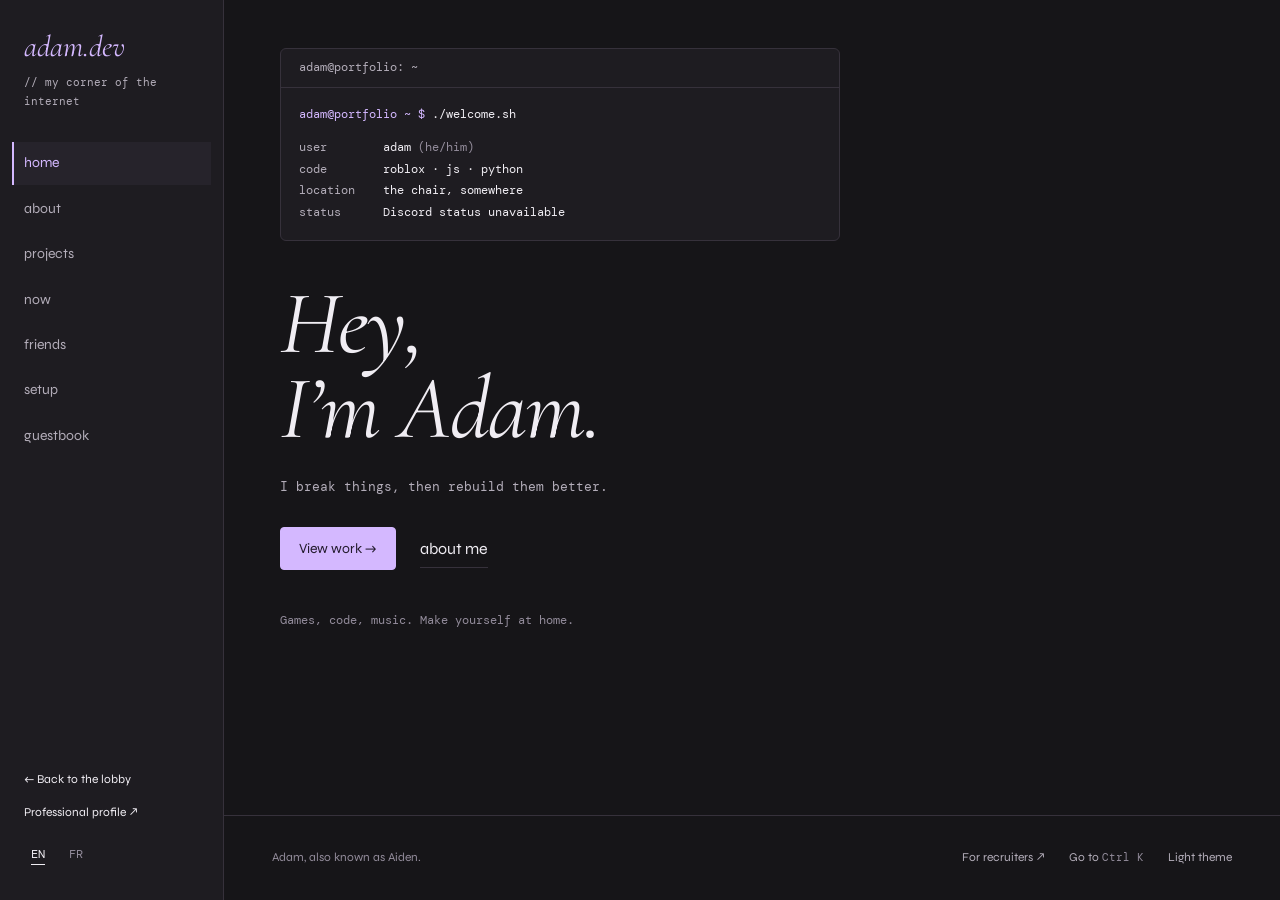
==== commit e8b2cda3: "Restore pro/personal lobby and personal site identity" ====
--- a/perso.html
+++ b/perso.html
@@ -7,21 +7,99 @@
   <meta name="description" content="The person behind the projects. What I'm working on, the tools I use, and a guestbook to say hello.">
   <meta name="theme-color" content="#161518">
   <link rel="stylesheet" href="site.css">
+  <link rel="stylesheet" href="personal.css">
   <script src="site.js" defer></script>
   <script src="editor.js" defer></script>
 </head>
 <body data-page="personal">
   <a class="skip-link" href="#main" data-en="Skip to content" data-fr="Aller au contenu">Skip to content</a>
-  <header class="site-header"><div class="wrap header-inner">
-    <a class="wordmark" href="index.html" aria-label="Aidenhub home">aidenhub<span>.dev</span></a>
-    <nav class="primary-nav" aria-label="Main navigation"><a href="index.html#work" data-en="Work" data-fr="Projets">Work</a><a href="perso.html" aria-current="page" data-en="About" data-fr="À propos">About</a><a href="#guestbook" data-en="Guestbook" data-fr="Livre d’or">Guestbook</a><a href="pro.html" data-en="Profile ↗" data-fr="Profil ↗">Profile ↗</a></nav>
-    <div class="header-tools"><div class="language-switch" role="group" aria-label="Language / Langue"><button type="button" data-lang="en" aria-pressed="true" aria-label="English">EN</button><button type="button" data-lang="fr" aria-pressed="false" aria-label="Français">FR</button></div></div>
-  </div></header>
-  <main id="main" class="wrap">
-    <div class="page-top"><a href="index.html" data-en="← Back to the work" data-fr="← Retour aux projets">← Back to the work</a></div>
-    <nav class="personal-nav" aria-label="Personal pages"><a href="#about" aria-current="page" data-en="About me" data-fr="À propos">About me</a><a href="#now" data-en="Now" data-fr="En ce moment">Now</a><a href="#uses" data-en="Setup" data-fr="Matériel">Setup</a><a href="#friends" data-en="Friends" data-fr="Amis">Friends</a><a href="#guestbook" data-en="Guestbook" data-fr="Livre d’or">Guestbook</a></nav>
+  <aside class="personal-sidebar">
+    <a class="personal-logo" href="index.html">adam.dev</a>
+    <p class="sidebar-note" data-en="// my corner of the internet" data-fr="// mon coin d’internet">// my corner of the internet</p>
+    <nav class="personal-nav" aria-label="Personal pages">
+      <a href="#home" data-en="home" data-fr="accueil">home</a>
+      <a href="#about" data-en="about" data-fr="à propos">about</a>
+      <a href="#projects" data-en="projects" data-fr="projets">projects</a>
+      <a href="#now" data-en="now" data-fr="en ce moment">now</a>
+      <a href="#friends" data-en="friends" data-fr="amis">friends</a>
+      <a href="#uses" data-en="setup" data-fr="matériel">setup</a>
+      <a href="#guestbook" data-en="guestbook" data-fr="livre d’or">guestbook</a>
+    </nav>
+    <div class="sidebar-bottom">
+      <a href="index.html" data-en="← Back to the lobby" data-fr="← Retour au lobby">← Back to the lobby</a>
+      <a href="pro.html" data-en="Professional profile ↗" data-fr="Profil professionnel ↗">Professional profile ↗</a>
+      <div class="language-switch" role="group" aria-label="Language / Langue"><button type="button" data-lang="en" aria-label="English">EN</button><button type="button" data-lang="fr" aria-label="Français">FR</button></div>
+    </div>
+  </aside>
+  <main id="main" class="wrap personal-main">
+    <section class="personal-panel personal-home" id="home" aria-labelledby="home-title" tabindex="-1">
+      <div class="welcome-terminal">
+        <p class="terminal-bar">adam@portfolio: ~</p>
+        <div class="terminal-content">
+          <p><span class="terminal-prompt">adam@portfolio ~ $</span> ./welcome.sh</p>
+          <dl><div><dt>user</dt><dd>adam <span>(he/him)</span></dd></div><div><dt>code</dt><dd>roblox · js · python</dd></div><div><dt data-en="location" data-fr="lieu">location</dt><dd data-en="the chair, somewhere" data-fr="sur une chaise, quelque part">the chair, somewhere</dd></div><div><dt>status</dt><dd data-presence>Discord status unavailable</dd></div></dl>
+        </div>
+      </div>
+      <h1 id="home-title" class="personal-greeting"><span data-en="Hey," data-fr="Salut,">Hey,</span><br><span data-en="I’m Adam." data-fr="moi c’est Adam.">I’m Adam.</span></h1>
+      <p class="home-note" data-en="I break things, then rebuild them better." data-fr="Je casse des trucs, puis je les reconstruis en mieux.">I break things, then rebuild them better.</p>
+      <div class="home-actions"><a class="button button--primary" href="#projects" data-en="View work →" data-fr="Voir les projets →">View work →</a><a class="inline-link" href="#about" data-en="about me" data-fr="à propos de moi">about me</a></div>
+      <p class="home-postscript" data-en="Games, code, music. Make yourself at home." data-fr="Des jeux, du code, de la musique. Fais comme chez toi.">Games, code, music. Make yourself at home.</p>
+    </section>
+    <section class="personal-panel" id="projects" aria-labelledby="work-title" tabindex="-1">
+      <div class="section-heading">
+        <h2 id="work-title" data-en="Selected work" data-fr="Quelques projets">Selected work</h2>
+        <div class="filters" role="group" aria-label="Filter projects" hidden>
+          <button type="button" data-filter="all" aria-pressed="true" data-en="All" data-fr="Tout">All</button>
+          <button type="button" data-filter="web" aria-pressed="false">Web</button>
+          <button type="button" data-filter="games" aria-pressed="false" data-en="Games" data-fr="Jeux">Games</button>
+          <button type="button" data-filter="tools" aria-pressed="false" data-en="Tools" data-fr="Outils">Tools</button>
+        </div>
+      </div>
+      <p id="filter-status" class="sr-only" aria-live="polite"></p>
+      <div class="projects">
+        <article class="project" data-category="games">
+          <a class="project-link" href="https://www.roblox.com/games/132429881613824/ABYSS-WORLD-HOTU" data-project="hotu">
+            <img class="project-image" src="images/hotu1.png" alt="Pink stone towers and platforms in Heart of the Unreturned" data-alt-en="Pink stone towers and platforms in Heart of the Unreturned" data-alt-fr="Tours et plateformes de pierre rose dans Heart of the Unreturned" width="1309" height="770" fetchpriority="high">
+            <div class="project-heading"><span class="project-number">01</span><h3>Heart of the Unreturned</h3><span class="project-arrow" aria-hidden="true">↗</span></div>
+            <p class="project-description" data-en="A parkour world made with a small team. Lots of jumping. Lots of bug fixing." data-fr="Un jeu de parkour créé en petite équipe. Beaucoup de sauts. Et de bugs à corriger.">A parkour world made with a small team. Lots of jumping. Lots of bug fixing.</p>
+          </a>
+          <p class="project-meta"><span>Lua · Roblox</span><span data-en="In progress" data-fr="En cours">In progress</span></p>
+        </article>
+        <article class="project" data-category="web">
+          <a class="project-link" href="https://github.com/aexdm/client-portfolio" data-project="client">
+            <img class="project-image project-image--screen" src="images/showcase-1.png" alt="The client portfolio homepage, with identifying details redacted" data-alt-en="The client portfolio homepage, with identifying details redacted" data-alt-fr="Accueil du portfolio client, avec les informations personnelles masquées" width="1361" height="590" fetchpriority="high">
+            <div class="project-heading"><span class="project-number">02</span><h3>Client Portfolio</h3><span class="project-arrow" aria-hidden="true">↗</span></div>
+            <p class="project-description" data-en="A creative’s portfolio, with a custom CMS so they can make it their own." data-fr="Le portfolio d’un créatif, avec un CMS sur mesure pour le gérer en autonomie.">A creative’s portfolio, with a custom CMS so they can make it their own.</p>
+          </a>
+          <p class="project-meta"><span>PHP · JavaScript · Cloudinary</span><span data-en="Client work" data-fr="Projet client">Client work</span></p>
+        </article>
+        <article class="project" data-category="web">
+          <a class="project-link" href="https://github.com/aexdm/angxl.dev.hub" data-project="site">
+            <img class="project-image project-image--screen" src="images/showcase-perso1.png" alt="An earlier version of Adam’s personal website" data-alt-en="An earlier version of Adam’s personal website" data-alt-fr="Une ancienne version du site personnel d’Adam" width="1919" height="1020" loading="lazy">
+            <div class="project-heading"><span class="project-number">03</span><h3 data-en="This corner of the internet" data-fr="Mon coin d’internet">This corner of the internet</h3><span class="project-arrow" aria-hidden="true">↗</span></div>
+            <p class="project-description" data-en="My ongoing experiment. A portfolio, a guestbook, and a place to try things." data-fr="Mon terrain d’expérimentation : un portfolio, un livre d’or et des idées à tester.">My ongoing experiment. A portfolio, a guestbook, and a place to try things.</p>
+          </a>
+          <p class="project-meta"><span>HTML · CSS · JavaScript · SQLite</span><span data-en="Earlier version pictured" data-fr="Ancienne version à l’image">Earlier version pictured</span></p>
+        </article>
+        <article class="project" data-category="tools">
+          <a class="project-link" href="images/panic-1.png" data-project="seraph">
+            <img class="project-image" src="images/panic-1.png" alt="Red and white illustrated cover artwork used for Seraph" data-alt-en="Red and white illustrated cover artwork used for Seraph" data-alt-fr="Illustration de couverture rouge et blanche du projet Seraph" width="1672" height="941" loading="lazy">
+            <div class="project-heading"><span class="project-number">04</span><h3>Seraph</h3><span class="project-arrow" aria-hidden="true">↗</span></div>
+            <p class="project-description" data-en="A hotkey to switch gears. Desktop profiles for work, focus, and everything else." data-fr="Un raccourci pour changer de rythme. Des profils Windows pour travailler ou déconnecter.">A hotkey to switch gears. Desktop profiles for work, focus, and everything else.</p>
+          </a>
+          <p class="project-meta"><span>Python · Flask · Windows</span><span data-en="Personal tool" data-fr="Outil personnel">Personal tool</span></p>
+        </article>
+        <article class="project project--text" data-category="tools">
+          <a class="project-link" href="https://github.com/aexdm/nigbot" data-project="bot">
+            <div class="project-heading"><span class="project-number">05</span><h3>Utility Bot</h3><span class="project-arrow" aria-hidden="true">↗</span></div>
+            <p class="project-description" data-en="Small Python automations for the things I don’t want to do by hand." data-fr="De petites automatisations Python pour les tâches que je préfère ne pas faire à la main.">Small Python automations for the things I don’t want to do by hand.</p>
+          </a>
+        </article>
+      </div>
+    </section>
+
     <section class="personal-panel" id="about" aria-labelledby="about-title" tabindex="-1">
-      <h1 id="about-title" class="page-title" data-en="A bit more about me." data-fr="Un peu plus sur moi." data-edit-key="v2-about-title">A bit more about me.</h1>
+      <h1 id="about-title" class="page-title" data-en="Behind the screen." data-fr="Derrière l’écran." data-edit-key="v2-about-title">Behind the screen.</h1>
       <div class="about-layout">
         <div class="prose">
           <p data-en="I’m Adam. You might also know me as Aiden or aexdm. I like figuring out how things work, then making my own version." data-fr="Moi, c’est Adam. Vous me connaissez peut-être sous le nom d’Aiden ou aexdm. J’aime comprendre comment les choses fonctionnent, puis créer ma propre version." data-edit-key="v2-about-intro">I’m Adam. You might also know me as Aiden or aexdm. I like figuring out how things work, then making my own version.</p>
--- a/personal.css
+++ b/personal.css
@@ -0,0 +1,73 @@
+@import url('https://fonts.googleapis.com/css2?family=Cormorant+Garamond:ital,wght@1,400;1,500&family=Syne:wght@400;500;600&display=swap');
+
+/* The personal side keeps its original type and mauve / rose palette.
+   This sheet is deliberately not loaded by the professional profile. */
+body[data-page='personal'], body.lobby { --sans: 'Syne', sans-serif; }
+.personal-logo { font: italic 30px 'Cormorant Garamond', Georgia, serif; color: var(--accent); }
+.personal-sidebar { position: fixed; inset: 0 auto 0 0; width: 224px; padding: 28px 24px; background: var(--surface); border-right: 1px solid var(--line); display: flex; flex-direction: column; }
+.sidebar-note { color: var(--secondary); font: 11px/1.7 var(--mono); margin-top: 8px; }
+.personal-sidebar .personal-nav { display: flex; flex-direction: column; gap: 4px; margin: 32px -12px 24px; padding: 0; border: 0; }
+.personal-sidebar .personal-nav a { padding: 10px 12px; font-size: 14px; color: var(--secondary); border: 0; text-decoration: none; }
+.personal-sidebar .personal-nav a:hover { background: var(--hover); color: var(--text); }
+.personal-sidebar .personal-nav a[aria-current] { background: var(--hover); color: var(--accent); box-shadow: inset 2px 0 var(--accent); }
+.sidebar-bottom { margin-top: auto; display: grid; gap: 14px; font-size: 12px; }
+.sidebar-bottom .language-switch { border: 0; padding: 0; }
+.personal-main.wrap { margin-left: 224px; width: calc(100% - 224px); max-width: 1350px; padding: 48px 56px; min-height: calc(100vh - 85px); }
+body[data-page='personal'] .site-footer { margin-left: 224px; }
+body[data-page='personal'] .footer-inner { gap: 20px; flex-wrap: wrap; }
+body[data-page='personal'] .page-title { font: italic 500 clamp(38px, 4vw, 60px)/1.1 'Cormorant Garamond', Georgia, serif; letter-spacing: -.5px; }
+body[data-page='personal'] .personal-panel { padding-top: 0; }
+.welcome-terminal { max-width: 560px; border: 1px solid var(--line); border-radius: 6px; background: var(--surface); font: 12px/1.8 var(--mono); }
+.terminal-bar { padding: 8px 18px; border-bottom: 1px solid var(--line); color: var(--secondary); }
+.terminal-content { padding: 16px 18px; }
+.terminal-prompt { color: var(--accent); }
+.terminal-content dl { margin: 12px 0 0; }
+.terminal-content dl div { display: grid; grid-template-columns: 76px minmax(0, 1fr); gap: 8px; }
+.terminal-content dt { color: var(--secondary); }
+.terminal-content dd { margin: 0; overflow-wrap: anywhere; }
+.terminal-content dd span { color: var(--muted); }
+.personal-greeting { font: italic 400 clamp(64px, 7vw, 110px)/.95 'Cormorant Garamond', Georgia, serif; letter-spacing: -2px; margin: 40px 0 24px; }
+.home-note { max-width: 340px; font: 13px/1.9 var(--mono); color: var(--secondary); }
+.home-actions { display: flex; flex-wrap: wrap; align-items: center; gap: 24px; margin-top: 28px; }
+.home-postscript { color: var(--muted); font: 12px/1.8 var(--mono); margin-top: 40px; }
+body[data-page='personal'] .project-heading h3 { font-size: 19px; }
+body[data-page='personal'] .project-description { font-size: 14px; }
+body[data-page='personal'] .projects { gap: 32px; }
+.lobby { min-height: 100svh; display: flex; flex-direction: column; }
+.lobby-header { display: flex; justify-content: space-between; align-items: center; padding: 24px 40px; }
+.lobby-main { width: min(760px, calc(100% - 48px)); margin: auto; padding: 48px 0 64px; }
+.lobby-main > h1 { font: italic 400 clamp(80px, 12vw, 128px)/1 'Cormorant Garamond', Georgia, serif; text-align: center; }
+.lobby-main > h1 span { color: var(--accent); }
+.lobby-intro { text-align: center; color: var(--secondary); margin: 16px 0 48px; }
+.lobby-main > h2 { font: 14px var(--mono); color: var(--secondary); margin-bottom: 20px; text-align: center; }
+.lobby-choices { display: grid; grid-template-columns: 1fr 1fr; gap: 20px; }
+.lobby-choice { display: flex; flex-direction: column; gap: 18px; border: 1px solid var(--line); border-radius: 6px; padding: 28px; background: var(--surface); transition: border-color 150ms; }
+.lobby-choice:hover { border-color: var(--accent); }
+.lobby-choice h3 { display: flex; justify-content: space-between; font-size: 28px; }
+.lobby-choice h3 span { color: var(--muted); font-size: 22px; }
+.lobby-choice p { font-size: 14px; color: var(--secondary); }
+.lobby-enter { margin-top: auto; padding-top: 16px; font: 12px/1.7 var(--mono); color: var(--accent); }
+:root:not([data-theme='light']) .lobby-choice--personal .lobby-enter { color: #f5b8d4; }
+.lobby-footer { display: flex; justify-content: center; flex-wrap: wrap; gap: 28px; padding: 24px; font: 12px var(--mono); color: var(--secondary); }
+@media (max-width: 1000px) {
+  .personal-main.wrap { padding: 32px; }
+  body[data-page='personal'] .about-layout, body[data-page='personal'] .now-layout, body[data-page='personal'] .guestbook-layout { grid-template-columns: 1fr; gap: 32px; }
+}
+@media (max-width: 700px) {
+  .personal-sidebar { position: static; width: 100%; padding: 20px 24px 0; border-right: 0; border-bottom: 1px solid var(--line); }
+  .sidebar-note { display: none; }
+  .personal-sidebar .personal-nav { flex-direction: row; flex-wrap: wrap; gap: 2px; margin: 16px -10px; }
+  .personal-sidebar .personal-nav a { padding: 8px 10px; font-size: 13px; }
+  .sidebar-bottom { display: flex; align-items: center; flex-wrap: wrap; gap: 12px 20px; padding-bottom: 12px; }
+  .sidebar-bottom .language-switch { margin-left: auto; }
+  .personal-main.wrap { width: 100%; margin: 0; padding: 28px 24px; min-height: 60vh; }
+  body[data-page='personal'] .site-footer { margin: 0; }
+  body[data-page='personal'] .site-footer .wrap { width: calc(100% - 48px); }
+  body[data-page='personal'] .projects { grid-template-columns: 1fr; }
+  .personal-greeting { font-size: clamp(56px, 12vw, 84px); }
+  .lobby-header { padding: 20px 24px; }
+  .lobby-main { padding-top: 24px; }
+  .lobby-choices { grid-template-columns: 1fr; gap: 16px; }
+  .lobby-intro { margin-bottom: 32px; }
+  .lobby-choice { padding: 24px; }
+}
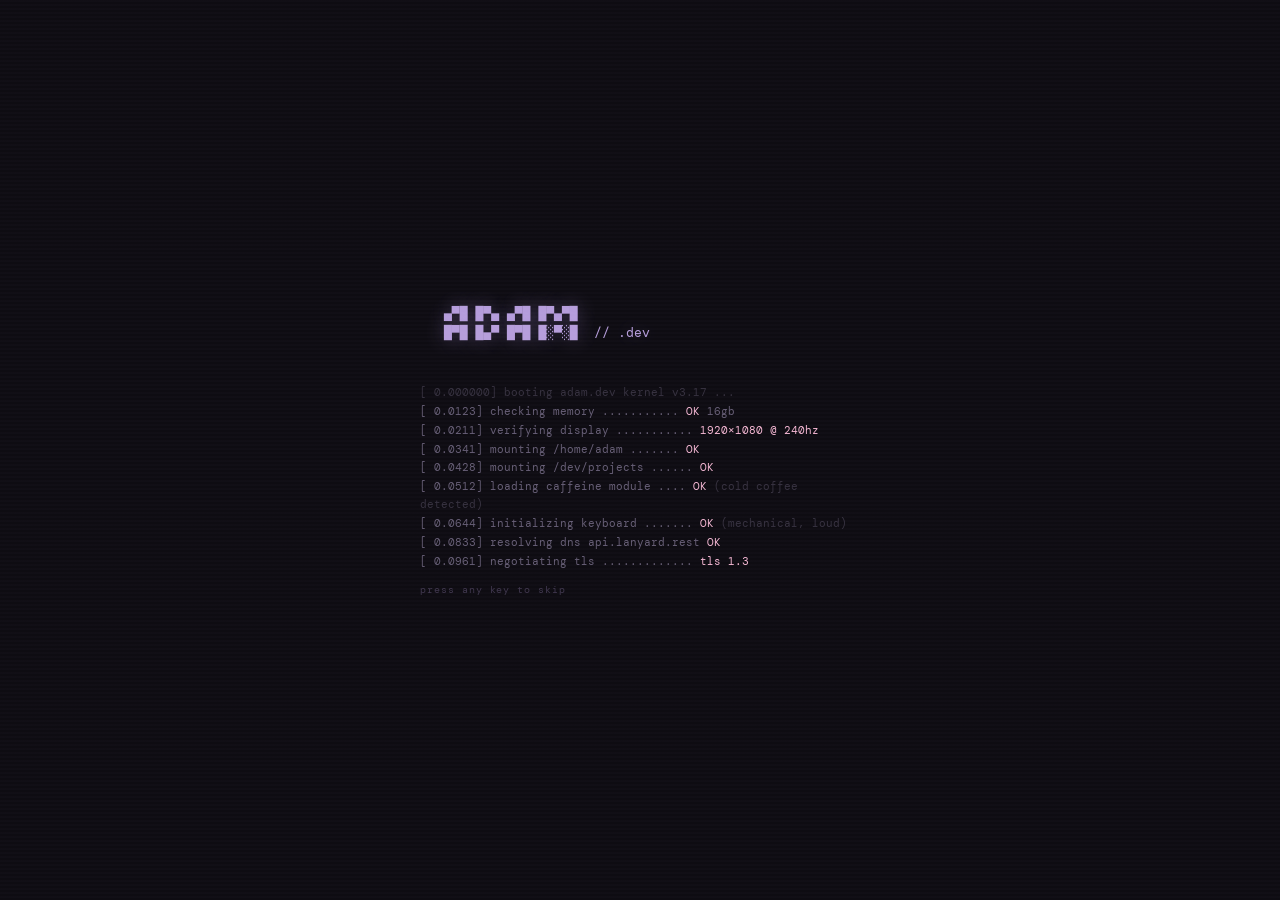
==== commit 1c530fc4: "Restore original personal portfolio while preserving lobby and pro" ====
--- a/perso.html
+++ b/perso.html
@@ -1,166 +1,1123 @@
 <!DOCTYPE html>
-<html lang="en" data-default-lang="en" data-layout="portfolio-v2">
+<html lang="en" data-default-lang="en">
 <head>
   <meta charset="UTF-8">
-  <meta name="viewport" content="width=device-width, initial-scale=1">
-  <title>A little more about Adam — aidenhub.dev</title>
-  <meta name="description" content="The person behind the projects. What I'm working on, the tools I use, and a guestbook to say hello.">
-  <meta name="theme-color" content="#161518">
-  <link rel="stylesheet" href="site.css">
-  <link rel="stylesheet" href="personal.css">
-  <script src="site.js" defer></script>
-  <script src="editor.js" defer></script>
+  <meta name="viewport" content="width=device-width, initial-scale=1.0">
+  <title>adam.dev</title>
+
+  <meta name="description" content="adam.dev   17 y/o full-stack developer. Lua, Python, JavaScript & web. Building things and breaking them better. Projects, live status, and a guestbook.">
+  <meta name="author" content="Adam">
+  <meta name="keywords" content="Adam, adam.dev, developer, portfolio, full-stack, Lua, Python, JavaScript, web developer, Roblox">
+  <meta name="robots" content="index, follow">
+  <meta name="theme-color" content="#0e0c12">
+  <meta name="color-scheme" content="dark">
+  <link rel="canonical" href="https://adam.dev/">
+
+  <meta property="og:type" content="website">
+  <meta property="og:site_name" content="adam.dev">
+  <meta property="og:url" content="https://adam.dev/">
+  <meta property="og:title" content="adam.dev   full-stack developer portfolio">
+  <meta property="og:description" content="17 y/o full-stack dev. Lua, Python, Web. Projects, a live dashboard, and a Discord-powered guestbook.">
+  <meta property="og:image" content="https://adam.dev/og-image.png">
+  <meta property="og:image:alt" content="adam.dev portfolio preview">
+  <meta property="og:locale" content="en_US">
+
+  <meta name="twitter:card" content="summary_large_image">
+  <meta name="twitter:title" content="adam.dev   full-stack developer portfolio">
+  <meta name="twitter:description" content="17 y/o full-stack dev. Lua, Python, Web. Projects, a live dashboard, and a Discord-powered guestbook.">
+  <meta name="twitter:image" content="https://adam.dev/og-image.png">
+  <meta name="twitter:image:alt" content="adam.dev portfolio preview">
+
+  <script type="application/ld+json">
+  {
+    "@context": "https://schema.org",
+    "@graph": [
+      {
+        "@type": "Person",
+        "name": "Adam",
+        "alternateName": "adam.dev",
+        "url": "https://adam.dev/",
+        "jobTitle": "Full-stack Developer",
+        "knowsAbout": ["Lua", "Python", "JavaScript", "PHP", "Web Development", "Roblox"],
+        "sameAs": ["https://github.com/aexdm"]
+      },
+      {
+        "@type": "WebSite",
+        "name": "adam.dev",
+        "url": "https://adam.dev/",
+        "description": "Portfolio of Adam   full-stack developer.",
+        "inLanguage": "en"
+      }
+    ]
+  }
+  </script>
+
+  <link rel="preconnect" href="https://fonts.googleapis.com">
+  <link rel="preconnect" href="https://fonts.gstatic.com" crossorigin>
+  <link rel="preconnect" href="https://unpkg.com">
+  <link rel="preconnect" href="https://cdn.jsdelivr.net">
+  <link rel="dns-prefetch" href="https://cdn.discordapp.com">
+
+  <link href="https://fonts.googleapis.com/css2?family=DM+Mono:ital,wght@0,300;0,400;0,500;1,300&family=Cormorant+Garamond:ital,wght@0,300;0,400;0,600;1,300;1,400;1,600&family=Syne:wght@400;500;600;700&display=swap" rel="stylesheet">
+  <link rel="stylesheet" href="index.css">
+  <link rel="stylesheet" href="perso-language.css">
+  <style>@media(max-width:768px){.lang-bar{top:auto;bottom:70px;right:12px;}}</style>
+  <script src="https://unpkg.com/lucide@latest"></script>
+  <script async src="https://cdn.jsdelivr.net/npm/counterapi/dist/counter.browser.min.js"></script>
 </head>
-<body data-page="personal">
-  <a class="skip-link" href="#main" data-en="Skip to content" data-fr="Aller au contenu">Skip to content</a>
-  <aside class="personal-sidebar">
-    <a class="personal-logo" href="index.html">adam.dev</a>
-    <p class="sidebar-note" data-en="// my corner of the internet" data-fr="// mon coin d’internet">// my corner of the internet</p>
-    <nav class="personal-nav" aria-label="Personal pages">
-      <a href="#home" data-en="home" data-fr="accueil">home</a>
-      <a href="#about" data-en="about" data-fr="à propos">about</a>
-      <a href="#projects" data-en="projects" data-fr="projets">projects</a>
-      <a href="#now" data-en="now" data-fr="en ce moment">now</a>
-      <a href="#friends" data-en="friends" data-fr="amis">friends</a>
-      <a href="#uses" data-en="setup" data-fr="matériel">setup</a>
-      <a href="#guestbook" data-en="guestbook" data-fr="livre d’or">guestbook</a>
+<body>
+
+<a href="#main" class="skip-link">Skip to content</a>
+
+<div class="lang-bar" role="group" aria-label="Language / Langue">
+  <button class="lang-flag" data-lang="en" onclick="setLang('en')" aria-pressed="false" title="English"><svg class="flag" viewBox="0 0 60 30" preserveAspectRatio="none" aria-hidden="true"><rect width="60" height="30" fill="#012169"/><path d="M0,0 60,30 M60,0 0,30" stroke="#fff" stroke-width="6"/><path d="M0,0 60,30 M60,0 0,30" stroke="#C8102E" stroke-width="3"/><rect x="25" width="10" height="30" fill="#fff"/><rect y="10" width="60" height="10" fill="#fff"/><rect x="27" width="6" height="30" fill="#C8102E"/><rect y="12" width="60" height="6" fill="#C8102E"/></svg><span class="lang-code">EN</span></button>
+  <button class="lang-flag" data-lang="fr" onclick="setLang('fr')" aria-pressed="false" title="Français"><svg class="flag" viewBox="0 0 3 2" preserveAspectRatio="none" aria-hidden="true"><rect width="3" height="2" fill="#fff"/><rect width="1" height="2" fill="#0055A4"/><rect x="2" width="1" height="2" fill="#EF4135"/></svg><span class="lang-code">FR</span></button>
+</div>
+
+<header class="mobile-header">
+  <div class="mobile-header-left">
+    <img id="mobileAvatar" class="mobile-avatar" src="" alt="">
+    <div>
+      <div class="mobile-header-logo">adam.dev</div>
+      <div class="mobile-header-sub">// 17 y/o dev</div>
+    </div>
+  </div>
+  <div style="display:flex;align-items:center;gap:4px;">
+    <a class="mobile-settings-btn" href="pro.html" id="persoToProM" aria-label="recruiters space" style="color:var(--amber);">
+      <i data-lucide="briefcase"></i>
+    </a>
+    <button class="mobile-settings-btn" onclick="openSettings()">
+      <i data-lucide="settings-2"></i>
+    </button>
+  </div>
+</header>
+
+<nav class="mobile-nav" aria-label="Mobile navigation">
+  <div class="mobile-nav-inner">
+    <button class="mobile-nav-btn" id="mnav-home" onclick="switchTab('home')">
+      <i data-lucide="sparkles"></i>
+      <span data-i18n="nav.home">home</span>
+    </button>
+    <button class="mobile-nav-btn active" id="mnav-about" onclick="switchTab('about')">
+      <i data-lucide="user-circle"></i>
+      <span data-i18n="nav.about">about</span>
+    </button>
+    <button class="mobile-nav-btn" id="mnav-projects" onclick="switchTab('projects')">
+      <i data-lucide="layers"></i>
+      <span data-i18n="nav.projects">projects</span>
+    </button>
+    <button class="mobile-nav-btn" id="mnav-now" onclick="switchTab('now')">
+      <i data-lucide="radio"></i>
+      <span data-i18n="nav.now">now</span>
+    </button>
+    <button class="mobile-nav-btn" id="mnav-friends" onclick="switchTab('friends')">
+      <i data-lucide="users-round"></i>
+      <span data-i18n="nav.friends">friends</span>
+    </button>
+    <button class="mobile-nav-btn" id="mnav-uses" onclick="switchTab('uses')">
+      <i data-lucide="cpu"></i>
+      <span data-i18n="nav.uses">uses</span>
+    </button>
+    <button class="mobile-nav-btn" id="mnav-guestbook" onclick="switchTab('guestbook')">
+      <i data-lucide="book-open"></i>
+      <span data-i18n="nav.guest">guest</span>
+    </button>
+  </div>
+</nav>
+
+<div class="shell">
+
+  
+  <aside class="sidebar">
+    <div class="logo">
+      <div class="logo-name">adam.dev</div>
+      <div class="logo-sub">// 17 y/o dev</div>
+    </div>
+
+    <nav class="nav-items" aria-label="Primary navigation">
+      <button onclick="switchTab('home')" class="nav-link" id="nav-home">
+        <i data-lucide="sparkles"></i> <span data-i18n="nav.home">home</span>
+      </button>
+      <button onclick="switchTab('about')" class="nav-link active" id="nav-about">
+        <i data-lucide="user-circle"></i> <span data-i18n="nav.about">about</span>
+      </button>
+      <button onclick="switchTab('projects')" class="nav-link" id="nav-projects">
+        <i data-lucide="layers"></i> <span data-i18n="nav.projects">projects</span>
+      </button>
+      <button onclick="switchTab('now')" class="nav-link" id="nav-now">
+        <i data-lucide="radio"></i> <span data-i18n="nav.now">now</span>
+      </button>
+      <button onclick="switchTab('friends')" class="nav-link" id="nav-friends">
+        <i data-lucide="users-round"></i> <span data-i18n="nav.friends">friends</span>
+      </button>
+      <button onclick="switchTab('uses')" class="nav-link" id="nav-uses">
+        <i data-lucide="cpu"></i> <span data-i18n="nav.uses">uses</span>
+      </button>
+      <button onclick="switchTab('guestbook')" class="nav-link" id="nav-guestbook">
+        <i data-lucide="book-open"></i> <span data-i18n="nav.guestbook">guestbook</span>
+      </button>
     </nav>
+
+      
     <div class="sidebar-bottom">
-      <a href="index.html" data-en="← Back to the lobby" data-fr="← Retour au lobby">← Back to the lobby</a>
-      <a href="pro.html" data-en="Professional profile ↗" data-fr="Profil professionnel ↗">Professional profile ↗</a>
-      <div class="language-switch" role="group" aria-label="Language / Langue"><button type="button" data-lang="en" aria-label="English">EN</button><button type="button" data-lang="fr" aria-label="Français">FR</button></div>
+      <a class="settings-btn" href="pro.html" id="persoToPro" style="text-decoration:none;color:var(--amber);margin-bottom:8px;">
+        <i data-lucide="briefcase"></i> <span data-i18n="nav.recruiters">recruiters space</span>
+      </a>
+      <button class="settings-btn" onclick="openSettings()">
+        <i data-lucide="settings-2"></i> <span data-i18n="nav.settings">settings</span>
+      </button>
     </div>
   </aside>
-  <main id="main" class="wrap personal-main">
-    <section class="personal-panel personal-home" id="home" aria-labelledby="home-title" tabindex="-1">
-      <div class="welcome-terminal">
-        <p class="terminal-bar">adam@portfolio: ~</p>
-        <div class="terminal-content">
-          <p><span class="terminal-prompt">adam@portfolio ~ $</span> ./welcome.sh</p>
-          <dl><div><dt>user</dt><dd>adam <span>(he/him)</span></dd></div><div><dt>code</dt><dd>roblox · js · python</dd></div><div><dt data-en="location" data-fr="lieu">location</dt><dd data-en="the chair, somewhere" data-fr="sur une chaise, quelque part">the chair, somewhere</dd></div><div><dt>status</dt><dd data-presence>Discord status unavailable</dd></div></dl>
-        </div>
-      </div>
-      <h1 id="home-title" class="personal-greeting"><span data-en="Hey," data-fr="Salut,">Hey,</span><br><span data-en="I’m Adam." data-fr="moi c’est Adam.">I’m Adam.</span></h1>
-      <p class="home-note" data-en="I break things, then rebuild them better." data-fr="Je casse des trucs, puis je les reconstruis en mieux.">I break things, then rebuild them better.</p>
-      <div class="home-actions"><a class="button button--primary" href="#projects" data-en="View work →" data-fr="Voir les projets →">View work →</a><a class="inline-link" href="#about" data-en="about me" data-fr="à propos de moi">about me</a></div>
-      <p class="home-postscript" data-en="Games, code, music. Make yourself at home." data-fr="Des jeux, du code, de la musique. Fais comme chez toi.">Games, code, music. Make yourself at home.</p>
-    </section>
-    <section class="personal-panel" id="projects" aria-labelledby="work-title" tabindex="-1">
-      <div class="section-heading">
-        <h2 id="work-title" data-en="Selected work" data-fr="Quelques projets">Selected work</h2>
-        <div class="filters" role="group" aria-label="Filter projects" hidden>
-          <button type="button" data-filter="all" aria-pressed="true" data-en="All" data-fr="Tout">All</button>
-          <button type="button" data-filter="web" aria-pressed="false">Web</button>
-          <button type="button" data-filter="games" aria-pressed="false" data-en="Games" data-fr="Jeux">Games</button>
-          <button type="button" data-filter="tools" aria-pressed="false" data-en="Tools" data-fr="Outils">Tools</button>
-        </div>
-      </div>
-      <p id="filter-status" class="sr-only" aria-live="polite"></p>
-      <div class="projects">
-        <article class="project" data-category="games">
-          <a class="project-link" href="https://www.roblox.com/games/132429881613824/ABYSS-WORLD-HOTU" data-project="hotu">
-            <img class="project-image" src="images/hotu1.png" alt="Pink stone towers and platforms in Heart of the Unreturned" data-alt-en="Pink stone towers and platforms in Heart of the Unreturned" data-alt-fr="Tours et plateformes de pierre rose dans Heart of the Unreturned" width="1309" height="770" fetchpriority="high">
-            <div class="project-heading"><span class="project-number">01</span><h3>Heart of the Unreturned</h3><span class="project-arrow" aria-hidden="true">↗</span></div>
-            <p class="project-description" data-en="A parkour world made with a small team. Lots of jumping. Lots of bug fixing." data-fr="Un jeu de parkour créé en petite équipe. Beaucoup de sauts. Et de bugs à corriger.">A parkour world made with a small team. Lots of jumping. Lots of bug fixing.</p>
-          </a>
-          <p class="project-meta"><span>Lua · Roblox</span><span data-en="In progress" data-fr="En cours">In progress</span></p>
+
+  
+  <main class="main" id="main" tabindex="-1">
+
+    
+    <div id="home" class="tab">
+      <div class="home-eyebrow" data-i18n="home.eyebrow">welcome</div>
+
+      
+      <div class="term-window" aria-label="terminal welcome">
+        <div class="term-bar">
+          <span class="term-dot term-dot--r"></span>
+          <span class="term-dot term-dot--y"></span>
+          <span class="term-dot term-dot--g"></span>
+          <span class="term-bar-title">adam@portfolio     zsh     80×24</span>
+          <span class="term-bar-status"><span class="term-bar-pulse"></span> live</span>
+        </div>
+        <div class="term-body" id="termBody">
+          <div class="term-line">
+            <span class="term-prompt">adam@portfolio</span><span class="term-path">:~</span><span class="term-sep">$</span>
+            <span id="termCmd"></span><span class="term-cursor" id="termCursor">▍</span>
+          </div>
+          <div class="term-out" id="termOut"></div>
+        </div>
+      </div>
+
+      <h1 class="home-title" data-i18n-html="home.title">Hey,<br>I'm <span>Adam.</span></h1>
+      <p class="home-desc" data-i18n-html="home.desc">I break things,<br>then rebuild them better.</p>
+
+      <div class="home-actions">
+        <a href="#" onclick="switchTab('projects'); return false;" class="btn-amber">
+          <i data-lucide="arrow-right"></i> <span data-i18n="home.viewwork">view work</span>
+        </a>
+        <a href="#" onclick="switchTab('about'); return false;" class="btn-ghost" data-i18n="home.aboutme">about me</a>
+      </div>
+
+      <div class="home-counter">
+        <div class="counter-item">
+          <div class="counter-num" id="ctrProjects">3+</div>
+          <div class="counter-label" data-i18n="home.c.projects">// projects</div>
+        </div>
+        <div class="counter-item">
+          <div class="counter-num" id="ctrUptime"> </div>
+          <div class="counter-label" data-i18n="home.c.days">// days alive</div>
+        </div>
+        <div class="counter-item">
+          <div class="counter-num" id="ctrAge" title="precise age">17</div>
+          <div class="counter-label" data-i18n="home.c.age">// age (live)</div>
+        </div>
+        <div class="counter-item">
+          <div class="counter-num" id="ctrVisitors"> </div>
+          <div class="counter-label" data-i18n="home.c.visitors">// visitors</div>
+        </div>
+        <div class="counter-item">
+          <div class="counter-num">∞</div>
+          <div class="counter-label" data-i18n="home.c.ideas">// ideas</div>
+        </div>
+      </div>
+
+      
+      <div class="git-log" aria-label="recent commits">
+        <div class="git-log-head">
+          <i data-lucide="git-commit"></i>
+          <span data-i18n="home.commits">recent commits</span>
+          <span class="git-log-branch">main</span>
+        </div>
+        <div class="git-log-body" id="gitLogBody"></div>
+      </div>
+    </div>
+
+    
+    <div id="about" class="tab active">
+      <div class="section-tag" data-i18n="about.tag">// about</div>
+      <h2 class="section-title" data-i18n="about.title">Who am I?</h2>
+
+      <canvas id="starCanvas" class="star-canvas"></canvas>
+
+      <div class="about-grid">
+
+        
+        <div class="profile-card">
+          <div class="profile-banner-wrap">
+            <video class="profile-banner-video" autoplay loop muted playsinline>
+              <source src="video/banner.grey.mp4" type="video/mp4">
+            </video>
+          </div>
+          <div class="profile-bottom">
+            <div class="avatar-wrap">
+              <img id="avatarBig" alt="avatar" src="">
+              <img id="avatarDecoration" class="avatar-decoration" src="" alt="" style="display:none;">
+            </div>
+            <div class="profile-meta">
+              <div class="profile-name-row">
+                <div id="username">Loading...</div>
+                <span class="guild-tag-wrap" id="guildTagWrap" style="display:none;">
+                  <img id="guildIcon" class="guild-icon" src="" alt="" style="display:none;">
+                  <span class="guild-tag" id="guildTag"></span>
+                </span>
+              </div>
+              <div class="profile-badges">
+                <span class="status-pill" id="statusPill">
+                  <span class="status-dot" id="statusDot"></span>
+                  <span id="statusText">offline</span>
+                </span>
+                <span class="badge" data-i18n="about.badge">17 y/o dev</span>
+              </div>
+            </div>
+          </div>
+        </div>
+
+        
+        <div id="activityCard" class="activity-card hidden" style="grid-column:1/-1;">
+          <button id="activityPrev" class="activity-nav" onclick="navigateActivity(-1)">
+            <i data-lucide="chevron-left"></i>
+          </button>
+          <div class="activity-content">
+            <div class="activity-thumb-wrap">
+              <img id="activityIcon" alt="">
+              <span class="activity-badge"></span>
+            </div>
+            <div class="activity-info">
+              <div class="activity-label">now playing</div>
+              <div id="activityName"></div>
+              <div id="activityState"></div>
+            </div>
+          </div>
+          <button id="activityNext" class="activity-nav" onclick="navigateActivity(1)">
+            <i data-lucide="chevron-right"></i>
+          </button>
+          <div class="activity-counter" id="activityCounter"></div>
+        </div>
+
+        
+        <div class="about-text-card">
+          <div class="card-label">readme.md</div>
+          <p class="cycling-row"><span data-i18n="about.ilike">I like</span> <span id="aboutWord">things</span></p>
+          <p id="aboutSentence" data-i18n-html="about.s1">
+            Haii, I'm <strong>Adam</strong> 17 years old and love breaking things then remaking them better.<br><br>
+            Currently working on this page and whatever else keeps me busy.
+          </p>
+          <br><br>
+          <p id="aboutSentence2" data-i18n-html="about.s2">but I'm always down to learn new languages and tools!<br><br>
+            I'm also super passionate about art and design, and love working on that whenever I can.
+          </p>
+        </div>
+
+        
+        <div class="social-card">
+          <div class="card-label" data-i18n="about.findme">find me</div>
+          <div class="social-list">
+
+            <a class="social-item social-item--discord" href="https://discord.com/users/853310319002517524" target="_blank" rel="noopener">
+              <svg xmlns="http://www.w3.org/2000/svg" width="16" height="16" fill="currentColor" viewBox="0 0 24 24" style="flex-shrink:0;stroke:none;">
+                <path d="M19.73 4.87a18.2 18.2 0 0 0-4.6-1.44c-.21.4-.4.8-.58 1.21-1.69-.25-3.4-.25-5.1 0-.18-.41-.37-.82-.59-1.2-1.6.27-3.14.75-4.6 1.43A19.04 19.04 0 0 0 .96 17.7a18.43 18.43 0 0 0 5.63 2.87c.46-.62.86-1.28 1.2-1.98-.65-.25-1.29-.55-1.9-.92.17-.12.32-.24.47-.37 3.58 1.7 7.7 1.7 11.28 0l.46.37c-.6.36-1.25.67-1.9.92.35.7.75 1.35 1.2 1.98 2.03-.63 3.94-1.6 5.64-2.87.47-4.87-.78-9.09-3.3-12.83ZM8.3 15.12c-1.1 0-2-1.02-2-2.27 0-1.24.88-2.26 2-2.26s2.02 1.02 2 2.26c0 1.25-.89 2.27-2 2.27Zm7.4 0c-1.1 0-2-1.02-2-2.27 0-1.24.88-2.26 2-2.26s2.02 1.02 2 2.26c0 1.25-.88 2.27-2 2.27Z"/>
+              </svg>
+              <div>
+                <div class="social-item-name">Discord</div>
+                <div class="social-item-handle">@aexdm</div>
+              </div>
+              <span class="social-arrow"><i data-lucide="arrow-up-right"></i></span>
+            </a>
+
+            <a class="social-item social-item--github" href="https://github.com/aexdm" target="_blank" rel="noopener">
+              <svg xmlns="http://www.w3.org/2000/svg" width="16" height="16" fill="currentColor" viewBox="0 0 24 24" style="flex-shrink:0;stroke:none;">
+                <path d="M12 .297c-6.63 0-12 5.373-12 12 0 5.303 3.438 9.8 8.205 11.385.6.113.82-.258.82-.577 0-.285-.01-1.04-.015-2.04-3.338.724-4.042-1.61-4.042-1.61C4.422 18.07 3.633 17.7 3.633 17.7c-1.087-.744.084-.729.084-.729 1.205.084 1.838 1.236 1.838 1.236 1.07 1.835 2.809 1.305 3.495.998.108-.776.417-1.305.76-1.605-2.665-.3-5.466-1.332-5.466-5.93 0-1.31.465-2.38 1.235-3.22-.135-.303-.54-1.523.105-3.176 0 0 1.005-.322 3.3 1.23.96-.267 1.98-.399 3-.405 1.02.006 2.04.138 3 .405 2.28-1.552 3.285-1.23 3.285-1.23.645 1.653.24 2.873.12 3.176.765.84 1.23 1.91 1.23 3.22 0 4.61-2.805 5.625-5.475 5.92.42.36.81 1.096.81 2.22 0 1.606-.015 2.896-.015 3.286 0 .315.21.69.825.57C20.565 22.092 24 17.592 24 12.297c0-6.627-5.373-12-12-12"/>
+              </svg>
+              <div>
+                <div class="social-item-name">GitHub</div>
+                <div class="social-item-handle">aexdm</div>
+              </div>
+              <span class="social-arrow"><i data-lucide="arrow-up-right"></i></span>
+            </a>
+
+          </div>
+        </div>
+
+      </div>
+    </div>
+
+    
+    <div id="projects" class="tab">
+      <div class="section-tag" data-i18n="proj.tag">// projects</div>
+      <h2 class="section-title" data-i18n="proj.title">What I've built</h2>
+
+      <div class="proj-filters" id="projFilters">
+        <button class="proj-filter active" data-filter="all"><span data-i18n="proj.f.all">all</span><span class="proj-filter-count" data-count="all"></span></button>
+        <button class="proj-filter" data-filter="live"><span data-i18n="proj.f.live">live</span><span class="proj-filter-count" data-count="live"></span></button>
+        <button class="proj-filter" data-filter="wip"><span data-i18n="proj.f.wip">wip</span><span class="proj-filter-count" data-count="wip"></span></button>
+      </div>
+
+      <div class="projects-grid projects-grid--v2">
+
+        <article class="proj proj--featured" data-project="adam.dev   this site" data-status="live">
+          <div class="proj-cover">
+            <div class="proj-cover-art" aria-hidden="true">
+              <span class="proj-cover-glyph">&lt;/&gt;</span>
+            </div>
+            <div class="proj-cover-grad"></div>
+            <span class="proj-featured-badge"><i data-lucide="star"></i> featured</span>
+            <span class="proj-status proj-status--live">
+              <span class="proj-status-dot"></span> live
+            </span>
+            <a href="https://github.com/aexdm" class="proj-ext" target="_blank" rel="noopener" onclick="event.stopPropagation()" aria-label="open GitHub">
+              <i data-lucide="arrow-up-right"></i>
+            </a>
+          </div>
+          <div class="proj-body">
+            <div class="proj-meta">
+              <span class="proj-eyebrow">// web</span>
+              <span class="proj-dot">·</span>
+              <span class="proj-eyebrow">full-stack</span>
+            </div>
+            <h3 class="proj-title">adam.dev   this site</h3>
+            <p class="proj-desc">The site you're on. A hand-built portfolio with a live dashboard, command palette, and a real backend: SQLite guestbook, Discord OAuth, and admin moderation.</p>
+            <div class="proj-tags">
+              <span class="proj-chip">HTML/CSS/JS</span>
+              <span class="proj-chip">Node · Express</span>
+              <span class="proj-chip">SQLite</span>
+              <span class="proj-chip">Discord OAuth</span>
+            </div>
+            <div class="proj-cta">
+              <span data-i18n="proj.open">open project</span>
+              <i data-lucide="arrow-right"></i>
+            </div>
+          </div>
         </article>
-        <article class="project" data-category="web">
-          <a class="project-link" href="https://github.com/aexdm/client-portfolio" data-project="client">
-            <img class="project-image project-image--screen" src="images/showcase-1.png" alt="The client portfolio homepage, with identifying details redacted" data-alt-en="The client portfolio homepage, with identifying details redacted" data-alt-fr="Accueil du portfolio client, avec les informations personnelles masquées" width="1361" height="590" fetchpriority="high">
-            <div class="project-heading"><span class="project-number">02</span><h3>Client Portfolio</h3><span class="project-arrow" aria-hidden="true">↗</span></div>
-            <p class="project-description" data-en="A creative’s portfolio, with a custom CMS so they can make it their own." data-fr="Le portfolio d’un créatif, avec un CMS sur mesure pour le gérer en autonomie.">A creative’s portfolio, with a custom CMS so they can make it their own.</p>
-          </a>
-          <p class="project-meta"><span>PHP · JavaScript · Cloudinary</span><span data-en="Client work" data-fr="Projet client">Client work</span></p>
+
+
+        <article class="proj" data-project="AW : Heart Of The Unreturned" data-status="wip">
+          <div class="proj-cover">
+            <img src="https://tr.rbxcdn.com/180DAY-d6495b95d4dd31b15c745e4c72610278/930/480/Image/Png/noFilter" alt="HOTU cover" loading="lazy">
+            <div class="proj-cover-grad"></div>
+            <span class="proj-status proj-status--wip">
+              <span class="proj-status-dot"></span> in progress
+            </span>
+            <a href="https://www.roblox.com/games/132429881613824/ABYSS-WORLD-HOTU" class="proj-ext" target="_blank" rel="noopener" onclick="event.stopPropagation()" aria-label="open external">
+              <i data-lucide="arrow-up-right"></i>
+            </a>
+          </div>
+          <div class="proj-body">
+            <div class="proj-meta">
+              <span class="proj-eyebrow">// roblox</span>
+              <span class="proj-dot">·</span>
+              <span class="proj-eyebrow">lua</span>
+            </div>
+            <h3 class="proj-title">Heart of the Unreturned</h3>
+            <p class="proj-desc">A parkour fan game inspired by Abyss World. Built with a small team   momentum systems, hand-tuned movement, multi-zone maps.</p>
+            <div class="proj-cta">
+              <span data-i18n="proj.open">open project</span>
+              <i data-lucide="arrow-right"></i>
+            </div>
+          </div>
         </article>
-        <article class="project" data-category="web">
-          <a class="project-link" href="https://github.com/aexdm/angxl.dev.hub" data-project="site">
-            <img class="project-image project-image--screen" src="images/showcase-perso1.png" alt="An earlier version of Adam’s personal website" data-alt-en="An earlier version of Adam’s personal website" data-alt-fr="Une ancienne version du site personnel d’Adam" width="1919" height="1020" loading="lazy">
-            <div class="project-heading"><span class="project-number">03</span><h3 data-en="This corner of the internet" data-fr="Mon coin d’internet">This corner of the internet</h3><span class="project-arrow" aria-hidden="true">↗</span></div>
-            <p class="project-description" data-en="My ongoing experiment. A portfolio, a guestbook, and a place to try things." data-fr="Mon terrain d’expérimentation : un portfolio, un livre d’or et des idées à tester.">My ongoing experiment. A portfolio, a guestbook, and a place to try things.</p>
-          </a>
-          <p class="project-meta"><span>HTML · CSS · JavaScript · SQLite</span><span data-en="Earlier version pictured" data-fr="Ancienne version à l’image">Earlier version pictured</span></p>
+
+        <article class="proj" data-project="showcase" data-status="live">
+  <div class="proj-cover">
+    <img src="images/showcase-1.png" alt="Showcase app preview" loading="lazy">
+    <div class="proj-cover-grad"></div>
+    <span class="proj-status proj-status--live">
+      <span class="proj-status-dot"></span> live
+    </span>
+    <a href="https://github.com/aexdm/client-portfolio" class="proj-ext" target="_blank" rel="noopener" onclick="event.stopPropagation()" aria-label="open GitHub">
+      <i data-lucide="arrow-up-right"></i>
+    </a>
+  </div>
+  <div class="proj-body">
+    <div class="proj-meta">
+      <span class="proj-eyebrow">// web · personal</span>
+      <span class="proj-dot">·</span>
+      <span class="proj-eyebrow">php</span>
+    </div>
+    <h3 class="proj-title">Client Portfolio</h3>
+    <p class="proj-desc">Anonymous portfolio showcase   has a custom CMS, project gallery, and admin panel.</p>
+    <div class="proj-cta">
+      <span data-i18n="proj.open">open project</span>
+      <i data-lucide="arrow-right"></i>
+    </div>
+  </div>
+</article>
+
+        <article class="proj" data-project="utility bot" data-status="live">
+          <div class="proj-cover proj-cover--mono">
+            <div class="proj-cover-glyph">bot</div>
+            <div class="proj-cover-grid"></div>
+            <span class="proj-status proj-status--live">
+              <span class="proj-status-dot"></span> live
+            </span>
+            <a href="https://github.com/aexdm/nigbot" class="proj-ext" target="_blank" rel="noopener" onclick="event.stopPropagation()" aria-label="open GitHub">
+              <i data-lucide="arrow-up-right"></i>
+            </a>
+          </div>
+          <div class="proj-body">
+            <div class="proj-meta">
+              <span class="proj-eyebrow">// automation</span>
+              <span class="proj-dot">·</span>
+              <span class="proj-eyebrow">python</span>
+            </div>
+            <h3 class="proj-title">Utility Bot</h3>
+            <p class="proj-desc">A private automation bot for scheduled maintenance, moderation helpers, and small config-driven workflows.</p>
+            <div class="proj-cta">
+              <span data-i18n="proj.open">open project</span>
+              <i data-lucide="arrow-right"></i>
+            </div>
+          </div>
         </article>
-        <article class="project" data-category="tools">
-          <a class="project-link" href="images/panic-1.png" data-project="seraph">
-            <img class="project-image" src="images/panic-1.png" alt="Red and white illustrated cover artwork used for Seraph" data-alt-en="Red and white illustrated cover artwork used for Seraph" data-alt-fr="Illustration de couverture rouge et blanche du projet Seraph" width="1672" height="941" loading="lazy">
-            <div class="project-heading"><span class="project-number">04</span><h3>Seraph</h3><span class="project-arrow" aria-hidden="true">↗</span></div>
-            <p class="project-description" data-en="A hotkey to switch gears. Desktop profiles for work, focus, and everything else." data-fr="Un raccourci pour changer de rythme. Des profils Windows pour travailler ou déconnecter.">A hotkey to switch gears. Desktop profiles for work, focus, and everything else.</p>
-          </a>
-          <p class="project-meta"><span>Python · Flask · Windows</span><span data-en="Personal tool" data-fr="Outil personnel">Personal tool</span></p>
+
+        <article class="proj" data-project="seraph" data-status="live">
+          <div class="proj-cover">
+            <img src="images/panic-1.png" alt="Seraph diagram" loading="lazy">
+            <div class="proj-cover-grad"></div>
+            <span class="proj-status proj-status--live">
+              <span class="proj-status-dot"></span> live
+            </span>
+          </div>
+          <div class="proj-body">
+            <div class="proj-meta">
+              <span class="proj-eyebrow">// windows · desktop</span>
+              <span class="proj-dot">·</span>
+              <span class="proj-eyebrow">python</span>
+            </div>
+            <h3 class="proj-title">Seraph (Panic Button)</h3>
+            <p class="proj-desc">Windows panic button / profile switcher with voice control   swaps between work/chill/focus/sleep profiles at a hotkey.</p>
+            <div class="proj-cta">
+              <span data-i18n="proj.open">open project</span>
+              <i data-lucide="arrow-right"></i>
+            </div>
+          </div>
         </article>
-        <article class="project project--text" data-category="tools">
-          <a class="project-link" href="https://github.com/aexdm/nigbot" data-project="bot">
-            <div class="project-heading"><span class="project-number">05</span><h3>Utility Bot</h3><span class="project-arrow" aria-hidden="true">↗</span></div>
-            <p class="project-description" data-en="Small Python automations for the things I don’t want to do by hand." data-fr="De petites automatisations Python pour les tâches que je préfère ne pas faire à la main.">Small Python automations for the things I don’t want to do by hand.</p>
-          </a>
+
+      </div>
+    </div>
+
+    <div id="now" class="tab">
+      <div class="section-tag" data-i18n="now.tag">// now</div>
+      <h2 class="section-title" data-i18n="now.title">Now</h2>
+      <p class="now-intro" data-i18n-html="now.intro">A snapshot of what's filling my time right now   part live dashboard, part digital journal. <span class="now-last-updated"><i data-lucide="calendar-clock"></i> updated <time datetime="2026-06-02">June 2, 2026</time></span></p>
+
+      <div class="now-dash">
+
+
+        <div class="now-card now-card--focus">
+          <div class="card-label"><i data-lucide="target"></i> current focus</div>
+          <div class="now-focus-body">
+            <div class="now-focus-icon">
+              <svg xmlns="http://www.w3.org/2000/svg" width="32" height="32" fill="currentColor" viewBox="0 0 24 24" style="stroke:none;"><path d="M12 2C6.48 2 2 6.48 2 12s4.48 10 10 10 10-4.48 10-10S17.52 2 12 2zm-1 17.93c-3.95-.49-7-3.85-7-7.93 0-.62.08-1.21.21-1.79L9 15v1c0 1.1.9 2 2 2v1.93zm6.9-2.54c-.26-.81-1-1.39-1.9-1.39h-1v-3c0-.55-.45-1-1-1H8v-2h2c.55 0 1-.45 1-1V7h2c1.1 0 2-.9 2-2v-.41c2.93 1.19 5 4.06 5 7.41 0 2.08-.8 3.97-2.1 5.39z"/></svg>
+            </div>
+            <div>
+              <div class="now-focus-title">angxl.dev.hub</div>
+              <div class="now-focus-sub">this site   rebuilding the dashboard, refining the now tab</div>
+            </div>
+          </div>
+        </div>
+
+        <div class="now-card now-card--status">
+          <div class="card-label"><i data-lucide="radio"></i> live status</div>
+          <div class="now-status-body">
+            <div class="now-status-row">
+              <span class="now-status-key">discord</span>
+              <span class="now-status-val" id="nsDiscord"><span class="live">●</span> loading...</span>
+            </div>
+            <div class="now-status-row now-np-row" id="nsNpRow" style="display:none;">
+              <span class="now-status-key">listening</span>
+              <span class="now-status-val" id="nsNpVal"> </span>
+            </div>
+            <div class="now-status-row">
+              <span class="now-status-key">uptime</span>
+              <span class="now-status-val" id="nsUptime"> </span>
+            </div>
+            <div class="now-status-row">
+              <span class="now-status-key">projects</span>
+              <span class="now-status-val"><span class="accent" id="nsProjCount">0</span> shipped</span>
+            </div>
+          </div>
+        </div>
+
+        <div class="now-card now-card--activity" style="grid-column:1/-1;">
+          <div class="card-label"><i data-lucide="git-commit-horizontal"></i> recent commits</div>
+          <div class="now-activity-body" id="nowGitLog">
+            <div class="now-loading">fetching...</div>
+          </div>
+        </div>
+
+        <div class="now-card now-card--music" id="npCard" style="display:none;">
+          <div class="card-label"><i data-lucide="disc-3"></i> now playing</div>
+          <div class="now-music-body">
+            <img id="npArt" class="np-art" src="" alt="">
+            <div class="now-music-info">
+              <div class="np-track" id="npTrack"> </div>
+              <div class="np-artist" id="npArtist"> </div>
+            </div>
+          </div>
+        </div>
+
+        <div class="now-card now-card--meta">
+          <div class="card-label"><i data-lucide="hash"></i> site stats</div>
+          <div class="now-meta-body">
+            <div class="now-meta-row"><span class="now-meta-key">files</span><span class="now-meta-val" id="nsFiles"> </span></div>
+            <div class="now-meta-row"><span class="now-meta-key">css</span><span class="now-meta-val" id="nsCss"> </span></div>
+            <div class="now-meta-row"><span class="now-meta-key">js</span><span class="now-meta-val" id="nsJs"> </span></div>
+            <div class="now-meta-row"><span class="now-meta-key">updated</span><span class="now-meta-val now-meta-ts" id="nowUpdated"> </span></div>
+          </div>
+        </div>
+
+      </div>
+
+      <div class="now-journal-head">
+        <span class="section-tag">// journal</span>
+        <h3 class="now-journal-title" data-i18n="now.journal">What I'm into lately</h3>
+      </div>
+
+      <div class="now-journal">
+
+        <article class="now-jcard">
+          <div class="now-jcard-head"><span class="now-jcard-icon"><i data-lucide="hammer"></i></span><h4 data-i18n="now.j1">Currently Working On</h4></div>
+          <ul class="now-jlist">
+            <li>Rebuilding this site   backend guestbook, Discord auth, and a cleaner design system.</li>
+            <li><span class="now-tag">roblox</span> Heart of the Unreturned   tuning movement &amp; momentum.</li>
+          </ul>
         </article>
-      </div>
-    </section>
-
-    <section class="personal-panel" id="about" aria-labelledby="about-title" tabindex="-1">
-      <h1 id="about-title" class="page-title" data-en="Behind the screen." data-fr="Derrière l’écran." data-edit-key="v2-about-title">Behind the screen.</h1>
-      <div class="about-layout">
-        <div class="prose">
-          <p data-en="I’m Adam. You might also know me as Aiden or aexdm. I like figuring out how things work, then making my own version." data-fr="Moi, c’est Adam. Vous me connaissez peut-être sous le nom d’Aiden ou aexdm. J’aime comprendre comment les choses fonctionnent, puis créer ma propre version." data-edit-key="v2-about-intro">I’m Adam. You might also know me as Aiden or aexdm. I like figuring out how things work, then making my own version.</p>
-          <p data-en="I started learning by building. That still feels like the best way to do it: pick something I actually want to make, get a rough version working, and keep improving it." data-fr="J’ai commencé à apprendre en construisant. C’est toujours ce qui me convient le mieux : choisir quelque chose que j’ai envie de créer, le faire fonctionner, puis l’améliorer." data-edit-key="v2-about-process">I started learning by building. That still feels like the best way to do it: pick something I actually want to make, get a rough version working, and keep improving it.</p>
-          <p data-en="Most of my projects sit somewhere between web development, game systems, and small tools. I also spend time on art and design. Getting something to feel right matters to me as much as getting it to run." data-fr="Mes projets tournent autour du web, des jeux et des petits outils. Je fais aussi de l’art et du design. Pour moi, le ressenti compte autant que le fonctionnement." data-edit-key="v2-about-interests">Most of my projects sit somewhere between web development, game systems, and small tools. I also spend time on art and design. Getting something to feel right matters to me as much as getting it to run.</p>
-          <a class="inline-link" href="pro.html"><span data-en="Looking for the professional version?" data-fr="Vous cherchez mon profil professionnel ?">Looking for the professional version?</span><span aria-hidden="true">↗</span></a>
-        </div>
-        <aside aria-label="Profile details">
-          <div class="profile-identity"><div class="avatar" id="profile-avatar" aria-hidden="true">a.</div><div><h2>Adam / aexdm</h2><p class="presence" data-presence data-en="Discord status unavailable" data-fr="Statut Discord indisponible">Discord status unavailable</p></div></div>
-          <dl class="facts"><div><dt data-en="What I do" data-fr="Ce que je fais">What I do</dt><dd data-en="Web, games & tools" data-fr="Web, jeux et outils">Web, games &amp; tools</dd></div><div><dt data-en="Learning" data-fr="J’apprends">Learning</dt><dd>TypeScript · C#</dd></div><div><dt data-en="Approach" data-fr="Mon approche">Approach</dt><dd data-en="Learn by building" data-fr="Apprendre en créant">Learn by building</dd></div><div><dt data-en="Outside code" data-fr="Hors du code">Outside code</dt><dd data-en="Art, design, games, music" data-fr="Art, design, jeux, musique">Art, design, games, music</dd></div></dl>
-          <div class="about-links"><a class="inline-link" href="https://github.com/aexdm" target="_blank" rel="noopener noreferrer">GitHub ↗</a><a class="inline-link" href="https://discord.com/users/853310319002517524" target="_blank" rel="noopener noreferrer">Discord ↗</a></div>
-        </aside>
-      </div>
-      <div class="interests"><h2 data-en="Why this site exists" data-fr="Pourquoi ce site existe">Why this site exists</h2><p data-en="I wanted a place for the finished projects and the things I’m still figuring out. It changes as I learn. Feel free to look around, or leave something in the guestbook." data-fr="Je voulais un endroit pour les projets terminés et ceux que je découvre encore. Ce site évolue avec moi. Faites un tour, ou laissez un mot dans le livre d’or." data-edit-key="v2-about-site">I wanted a place for the finished projects and the things I’m still figuring out. It changes as I learn. Feel free to look around, or leave something in the guestbook.</p></div>
-    </section>
-    <section class="personal-panel" id="now" aria-labelledby="now-title" tabindex="-1">
-      <h1 id="now-title" class="page-title" data-en="What’s keeping me busy." data-fr="Ce qui m’occupe.">What’s keeping me busy.</h1>
-      <p class="page-lead" data-en="A few notes on what I’m making and learning, plus the latest activity from GitHub." data-fr="Quelques notes sur ce que je crée et ce que j’apprends, avec mon activité récente sur GitHub.">A few notes on what I’m making and learning, plus the latest activity from GitHub.</p>
-      <div class="now-layout">
-        <div>
-          <section class="note-section"><h2 data-en="Making" data-fr="Je crée">Making</h2><p data-en="This website. Working on the portfolio, the guestbook, and how it all fits together." data-fr="Ce site : le portfolio, le livre d’or et la façon dont tout s’articule." data-edit-key="v2-now-making">This website. Working on the portfolio, the guestbook, and how it all fits together.</p><p data-en="Heart of the Unreturned, a Roblox parkour game. Helping the team fix bugs and refine the experience." data-fr="Heart of the Unreturned, un jeu de parkour Roblox. J’aide l’équipe à corriger les bugs et à améliorer l’expérience." data-edit-key="v2-now-hotu">Heart of the Unreturned, a Roblox parkour game. Helping the team fix bugs and refine the experience.</p></section>
-          <section class="note-section"><h2 data-en="Learning" data-fr="J’apprends">Learning</h2><p data-en="TypeScript, C#, and the back-end fundamentals: authentication, sessions, and API design." data-fr="TypeScript, C# et les bases du back-end : authentification, sessions et conception d’API." data-edit-key="v2-now-learning">TypeScript, C#, and the back-end fundamentals: authentication, sessions, and API design.</p></section>
-          <section class="note-section"><h2 data-en="Away from the editor" data-fr="Loin de l’éditeur">Away from the editor</h2><p data-en="Playing Roblox, listening to music, and experimenting with art and interface design." data-fr="Je joue à Roblox, j’écoute de la musique et j’expérimente avec l’art et le design d’interfaces." data-edit-key="v2-now-away">Playing Roblox, listening to music, and experimenting with art and interface design.</p></section>
-        </div>
-        <div>
-          <section class="live-section"><h2>Discord</h2><p class="live-line" data-presence>Discord status unavailable</p><div id="now-playing" class="now-playing" hidden></div></section>
-          <section class="live-section"><h2 data-en="Recent commits" data-fr="Derniers commits">Recent commits</h2><div id="commits"><p class="empty-state" data-en="Loading recent activity…" data-fr="Chargement de l’activité…">Loading recent activity…</p></div><a class="inline-link" href="https://github.com/aexdm/angxl.dev.hub/commits" target="_blank" rel="noopener noreferrer" data-en="View on GitHub ↗" data-fr="Voir sur GitHub ↗">View on GitHub ↗</a></section>
-        </div>
-      </div>
-    </section>
-    <section class="personal-panel" id="uses" aria-labelledby="uses-title" tabindex="-1">
-      <h1 id="uses-title" class="page-title" data-en="The things I use." data-fr="Mes outils au quotidien.">The things I use.</h1>
-      <p class="page-lead" data-en="Nothing too complicated. These are the tools I keep coming back to." data-fr="Rien de très compliqué. Ce sont les outils que j’utilise régulièrement.">Nothing too complicated. These are the tools I keep coming back to.</p>
-      <div class="setup-grid">
-        <section class="setup-section"><h2 data-en="On the desk" data-fr="Sur le bureau">On the desk</h2><dl class="facts"><div><dt data-en="Display" data-fr="Écran">Display</dt><dd>1920 × 1080 · 240 Hz</dd></div><div><dt data-en="Keyboard" data-fr="Clavier">Keyboard</dt><dd data-en="Mechanical (loud)" data-fr="Mécanique (bruyant)">Mechanical (loud)</dd></div><div><dt data-en="Mouse" data-fr="Souris">Mouse</dt><dd data-en="Whatever’s on the desk" data-fr="Celle qui est sur le bureau">Whatever’s on the desk</dd></div><div><dt data-en="Headset" data-fr="Casque">Headset</dt><dd>Razer BlackShark V3</dd></div></dl></section>
-        <section class="setup-section"><h2 data-en="Development" data-fr="Développement">Development</h2><dl class="facts"><div><dt data-en="Editor" data-fr="Éditeur">Editor</dt><dd>VS Code</dd></div><div><dt>Terminal</dt><dd>Windows Terminal · zsh</dd></div><div><dt data-en="Version control" data-fr="Versions">Version control</dt><dd>Git · GitHub</dd></div><div><dt data-en="Languages" data-fr="Langages">Languages</dt><dd>Lua · Python · JavaScript · PHP</dd></div></dl></section>
-        <section class="setup-section"><h2 data-en="Everyday software" data-fr="Logiciels du quotidien">Everyday software</h2><dl class="facts"><div><dt data-en="System" data-fr="Système">System</dt><dd>Windows · WSL</dd></div><div><dt data-en="Browser" data-fr="Navigateur">Browser</dt><dd>Chrome · DevTools</dd></div><div><dt data-en="Music" data-fr="Musique">Music</dt><dd>Spotify</dd></div><div><dt data-en="Media hosting" data-fr="Médias">Media hosting</dt><dd>Cloudinary</dd></div></dl></section>
-        <section class="setup-section"><h2 data-en="Art & design" data-fr="Art et design">Art &amp; design</h2><dl class="facts"><div><dt data-en="Interfaces" data-fr="Interfaces">Interfaces</dt><dd>Figma</dd></div><div><dt data-en="Drawing" data-fr="Dessin">Drawing</dt><dd>Krita</dd></div><div><dt data-en="On this site" data-fr="Sur ce site">On this site</dt><dd>DM Sans · DM Mono</dd></div><div><dt data-en="Live presence" data-fr="Présence">Live presence</dt><dd>Lanyard · Discord</dd></div></dl></section>
-      </div>
-    </section>
-    <section class="personal-panel" id="friends" aria-labelledby="friends-title" tabindex="-1">
-      <h1 id="friends-title" class="page-title" data-en="People around here." data-fr="Les gens du coin.">People around here.</h1>
-      <p class="friends-copy" data-en="I’m putting together a list of friends and people whose work I like. There aren’t any links here yet." data-fr="Je prépare une liste d’amis et de personnes dont j’aime le travail. Il n’y a pas encore de liens ici.">I’m putting together a list of friends and people whose work I like. There aren’t any links here yet.</p>
-      <a class="inline-link" href="https://discord.com/users/853310319002517524" target="_blank" rel="noopener noreferrer" data-en="Find me on Discord ↗" data-fr="Me retrouver sur Discord ↗">Find me on Discord ↗</a>
-    </section>
-    <section class="personal-panel" id="guestbook" aria-labelledby="guestbook-title" tabindex="-1">
-      <h1 id="guestbook-title" class="page-title" data-en="You were here." data-fr="Vous êtes passé par ici.">You were here.</h1>
-      <p class="page-lead" data-en="Say hi, share a thought, leave a little trace. I’m glad you stopped by." data-fr="Un bonjour, une idée, une petite trace de votre passage. Merci d’être là.">Say hi, share a thought, leave a little trace. I’m glad you stopped by.</p>
-      <noscript><p class="empty-state">JavaScript is needed to load and sign the guestbook.</p></noscript>
-      <div class="guestbook-layout">
-        <form class="guest-form" id="guest-form">
-          <div id="guest-name-field"><label for="guest-name" data-en="Your name" data-fr="Votre nom">Your name</label><input id="guest-name" name="name" required maxlength="32" autocomplete="nickname" disabled></div>
-          <label for="guest-message" data-en="Your message" data-fr="Votre message">Your message</label><textarea id="guest-message" name="message" rows="5" required maxlength="280" aria-describedby="guest-message-status guest-char-count" disabled></textarea>
-          <div class="form-footer"><span class="char-count" id="guest-char-count"><span id="message-count">0</span> / 280</span><button type="submit" class="button button--primary" id="guest-submit" disabled data-en="Leave a message ↗" data-fr="Laisser un message ↗">Leave a message ↗</button></div>
-          <div class="auth-line" id="guest-auth"><span data-en="Or use your Discord account" data-fr="Ou utilisez votre compte Discord">Or use your Discord account</span><a href="/api/auth/discord/login" id="discord-login" data-en="Sign in" data-fr="Connexion">Sign in</a></div>
-          <p class="form-message" id="guest-message-status" role="status" aria-live="polite"></p>
-        </form>
-        <div class="guest-entries"><h2 data-en="A few words from visitors" data-fr="Les mots des visiteurs">A few words from visitors</h2><div id="guest-entries"><p class="empty-state" data-en="Loading messages…" data-fr="Chargement des messages…">Loading messages…</p></div></div>
-      </div>
-    </section>
+
+        <article class="now-jcard">
+          <div class="now-jcard-head"><span class="now-jcard-icon"><i data-lucide="book-open"></i></span><h4 data-i18n="now.j2">Learning</h4></div>
+          <ul class="now-jlist">
+            <li>TypeScript   proper typing, generics, and project structure.</li>
+            <li>Backend fundamentals: auth, sessions, and API design.</li>
+          </ul>
+        </article>
+
+        <article class="now-jcard">
+          <div class="now-jcard-head"><span class="now-jcard-icon"><i data-lucide="gamepad-2"></i></span><h4 data-i18n="now.j3">Playing</h4></div>
+          <ul class="now-jlist">
+            <li>Roblox   research &amp; inspiration for my own projects.</li>
+            <li class="now-jsoon">more soon <span class="uses-soon">placeholder</span></li>
+          </ul>
+        </article>
+
+        <article class="now-jcard">
+          <div class="now-jcard-head"><span class="now-jcard-icon"><i data-lucide="sparkles"></i></span><h4 data-i18n="now.j4">Creating</h4></div>
+          <ul class="now-jlist">
+            <li>This portfolio   design, code, and the little easter eggs.</li>
+            <li>Experiments with UI animation &amp; micro-interactions.</li>
+          </ul>
+        </article>
+
+        <article class="now-jcard">
+          <div class="now-jcard-head"><span class="now-jcard-icon"><i data-lucide="flag"></i></span><h4 data-i18n="now.j5">Goals</h4></div>
+          <ul class="now-jlist">
+            <li>Ship a production-ready portfolio I'm proud to show employers.</li>
+            <li>Go full-stack confident   frontend, backend, and deployment.</li>
+          </ul>
+        </article>
+
+        <article class="now-jcard">
+          <div class="now-jcard-head"><span class="now-jcard-icon"><i data-lucide="compass"></i></span><h4 data-i18n="now.j6">Recent Discoveries</h4></div>
+          <ul class="now-jlist">
+            <li>SQLite + WAL is a perfectly good "real database" for small apps.</li>
+            <li class="now-jsoon">always finding new things <span class="uses-soon">placeholder</span></li>
+          </ul>
+        </article>
+
+      </div>
+    </div>
+
+    <div id="friends" class="tab">
+      <div class="section-tag" data-i18n="fr.tag">// friends</div>
+      <h2 class="section-title" data-i18n="fr.title">People I know</h2>
+
+      <div class="friends-empty">
+        <div class="friends-empty-card">
+          <div class="friends-empty-orbit" aria-hidden="true">
+            <span class="orbit-star orbit-star--1"></span>
+            <span class="orbit-star orbit-star--2"></span>
+            <span class="orbit-star orbit-star--3"></span>
+            <span class="orbit-core"></span>
+          </div>
+          <div class="friends-empty-eyebrow">// directory</div>
+          <h3 class="friends-empty-title" data-i18n="fr.curate">Curating the list.</h3>
+          <p class="friends-empty-desc" data-i18n="fr.desc">A handful of people deserve a slot here. I'm taking my time picking them.</p>
+          <div class="friends-empty-meta">
+            <span><i data-lucide="users-round"></i> 0 entries</span>
+            <span class="friends-empty-sep">·</span>
+            <span><i data-lucide="clock"></i> next sync soon</span>
+          </div>
+        </div>
+      </div>
+
+      <div class="friends-grid" style="display:none;">
+        <div class="friend-card">
+          <div class="friend-banner">
+            <img src="https://i.imgur.com/placeholder.png" alt="" onerror="this.style.display='none'">
+            <div class="friend-banner-gradient"></div>
+          </div>
+          <div class="friend-body">
+            <div class="friend-top">
+              <img class="friend-avatar" src="https://cdn.discordapp.com/embed/avatars/0.png" alt="">
+              <div>
+                <div class="friend-name">Display Name</div>
+                <div class="friend-username">@username</div>
+              </div>
+            </div>
+            <p class="friend-desc">Place holder</p>
+            <div class="friend-links">
+              <a href="#" class="friend-btn friend-btn--discord" target="_blank">
+                <svg xmlns="http://www.w3.org/2000/svg" width="13" height="13" fill="currentColor" viewBox="0 0 24 24" style="stroke:none;"><path d="M19.73 4.87a18.2 18.2 0 0 0-4.6-1.44c-.21.4-.4.8-.58 1.21-1.69-.25-3.4-.25-5.1 0-.18-.41-.37-.82-.59-1.2-1.6.27-3.14.75-4.6 1.43A19.04 19.04 0 0 0 .96 17.7a18.43 18.43 0 0 0 5.63 2.87c.46-.62.86-1.28 1.2-1.98-.65-.25-1.29-.55-1.9-.92.17-.12.32-.24.47-.37 3.58 1.7 7.7 1.7 11.28 0l.46.37c-.6.36-1.25.67-1.9.92.35.7.75 1.35 1.2 1.98 2.03-.63 3.94-1.6 5.64-2.87.47-4.87-.78-9.09-3.3-12.83ZM8.3 15.12c-1.1 0-2-1.02-2-2.27 0-1.24.88-2.26 2-2.26s2.02 1.02 2 2.26c0 1.25-.89 2.27-2 2.27Zm7.4 0c-1.1 0-2-1.02-2-2.27 0-1.24.88-2.26 2-2.26s2.02 1.02 2 2.26c0 1.25-.88 2.27-2 2.27Z"/></svg>
+                Discord
+              </a>
+            </div>
+          </div>
+        </div>
+      </div>
+    </div>
+
+    <div id="uses" class="tab">
+      <div class="section-tag" data-i18n="uses.tag">// uses</div>
+      <h2 class="section-title" data-i18n="uses.title">My Setup</h2>
+      <p class="uses-intro" data-i18n="uses.intro">The gear, software, and tools I reach for every day. A living page   it grows as my workflow does.</p>
+
+      <div class="uses-grid uses-grid--v2">
+
+        <section class="uses-card">
+          <div class="uses-card-head">
+            <span class="uses-card-icon"><i data-lucide="monitor"></i></span>
+            <h3 class="uses-card-title" data-i18n="uses.hardware">Hardware</h3>
+          </div>
+          <div class="uses-list">
+            <div class="uses-item"><span class="uses-name">Display</span><span class="uses-val">1920x1080 @ 240Hz</span></div>
+            <div class="uses-item"><span class="uses-name">Keyboard</span><span class="uses-val">Mechanical (loud)</span></div>
+            <div class="uses-item"><span class="uses-name">Mouse</span><span class="uses-val">whatever's on the desk</span></div>
+            <div class="uses-item uses-item--soon"><span class="uses-name">Headset</span><span class="uses-soon">Razer BlackShark V3</span></div>
+          </div>
+        </section>
+
+        <section class="uses-card">
+          <div class="uses-card-head">
+            <span class="uses-card-icon"><i data-lucide="app-window"></i></span>
+            <h3 class="uses-card-title" data-i18n="uses.software">Software</h3>
+          </div>
+          <div class="uses-list">
+            <div class="uses-item"><span class="uses-name">OS</span><span class="uses-val">Windows + WSL</span></div>
+            <div class="uses-item"><span class="uses-name">Browser</span><span class="uses-val">Chrome · DevTools daily</span></div>
+            <div class="uses-item"><span class="uses-name">Music</span><span class="uses-val">Spotify</span></div>
+            <div class="uses-item uses-item--soon"><span class="uses-name">More</span><span class="uses-soon">coming soon</span></div>
+          </div>
+        </section>
+
+        <section class="uses-card">
+          <div class="uses-card-head">
+            <span class="uses-card-icon"><i data-lucide="terminal"></i></span>
+            <h3 class="uses-card-title" data-i18n="uses.development">Development Tools</h3>
+          </div>
+          <div class="uses-list">
+            <div class="uses-item"><span class="uses-name">Editor</span><span class="uses-val">VS Code</span></div>
+            <div class="uses-item"><span class="uses-name">Terminal</span><span class="uses-val">Windows Terminal + zsh</span></div>
+            <div class="uses-item"><span class="uses-name">Version Control</span><span class="uses-val">Git + GitHub</span></div>
+            <div class="uses-item"><span class="uses-name">Languages</span><span class="uses-val">Lua · Python · JS · PHP</span></div>
+            <div class="uses-item"><span class="uses-name">Learning</span><span class="uses-val">C#</span></div>
+          </div>
+        </section>
+
+        <section class="uses-card">
+          <div class="uses-card-head">
+            <span class="uses-card-icon"><i data-lucide="palette"></i></span>
+            <h3 class="uses-card-title" data-i18n="uses.art">Art &amp; Design Tools</h3>
+          </div>
+          <div class="uses-list">
+            <div class="uses-item"><span class="uses-name">UI / Design</span><span class="uses-val">Figma</span></div>
+            <div class="uses-item"><span class="uses-name">Digital Art</span><span class="uses-val">Krita</span></div>
+            <div class="uses-item"><span class="uses-name">Type</span><span class="uses-val">DM Mono · Syne · Cormorant</span></div>
+            <div class="uses-item uses-item--soon"><span class="uses-name">Palette refs</span><span class="uses-soon">coming soon</span></div>
+          </div>
+        </section>
+
+        <section class="uses-card">
+          <div class="uses-card-head">
+            <span class="uses-card-icon"><i data-lucide="check-circle-2"></i></span>
+            <h3 class="uses-card-title" data-i18n="uses.productivity">Productivity</h3>
+          </div>
+          <div class="uses-list">
+            <div class="uses-item"><span class="uses-name">Media hosting</span><span class="uses-val">Cloudinary</span></div>
+            <div class="uses-item"><span class="uses-name">Presence</span><span class="uses-val">Lanyard (Discord)</span></div>
+            <div class="uses-item uses-item--soon"><span class="uses-name">Notes / tasks</span><span class="uses-soon">coming soon</span></div>
+          </div>
+        </section>
+
+      <!-- <section class="uses-card uses-card--placeholder">
+          <div class="uses-card-head">
+            <span class="uses-card-icon"><i data-lucide="armchair"></i></span>
+            <h3 class="uses-card-title" data-i18n="uses.setup">Setup &amp; Workspace</h3>
+          </div>
+          <div class="uses-placeholder-body">
+            <i data-lucide="camera"></i>
+            <p>A photo tour of the desk, lighting, and battlestation is on the way.</p>
+            <span class="uses-soon">coming soon</span>
+          </div>
+        </section>--> 
+>
+      </div>
+
+      <p class="uses-updated"><i data-lucide="history"></i> setup last reviewed   kept current as things change</p>
+    </div>
+
+    <div id="guestbook" class="tab">
+      <div class="section-tag" data-i18n="gb.tag">// guestbook</div>
+      <h2 class="section-title" data-i18n="gb.title">Leave a mark.</h2>
+      <p class="gb-sub" data-i18n="gb.sub">Say hi, leave a thought, anything.</p>
+
+      <div class="gb-form-wrap">
+        <div class="gb-auth" id="gbAuth" aria-live="polite">
+          <div class="gb-signin-prompt"><i data-lucide="loader"></i><span>connecting…</span></div>
+        </div>
+        <div class="gb-form">
+          <label class="card-label" for="gbMsg" data-i18n="gb.newentry">new entry</label>
+          <div class="gb-fields">
+            <textarea id="gbMsg" rows="2" placeholder="leave a message… (Ctrl+Enter to post)" data-i18n-attr="placeholder:gb.placeholder" maxlength="280" autocomplete="off" spellcheck="true" disabled aria-label="guestbook message"></textarea>
+          </div>
+          <div class="gb-form-foot">
+            <span class="gb-char-count"><span id="gbMsgLen">0</span>/280</span>
+            <button id="gbSubmit" class="btn-amber gb-submit" type="button" onclick="submitGuestbook()" disabled>
+              <i data-lucide="send"></i> <span data-i18n="gb.post">post</span>
+            </button>
+          </div>
+        </div>
+      </div>
+
+      <div class="gb-entries" id="gbEntries">
+        <div class="gb-loading">loading entries...</div>
+      </div>
+    </div>
+
   </main>
-  <footer class="site-footer"><div class="wrap footer-inner"><p data-en="Adam, also known as Aiden." data-fr="Adam, aussi connu sous le nom d’Aiden.">Adam, also known as Aiden.</p><div class="footer-actions"><a href="pro.html" data-en="For recruiters ↗" data-fr="Pour les recruteurs ↗">For recruiters ↗</a><button type="button" data-command-open hidden><span data-en="Go to" data-fr="Aller à">Go to</span> <kbd>Ctrl K</kbd></button><button type="button" data-theme-toggle hidden>Light theme</button></div></div></footer>
+</div>
+
+<div id="bsodOverlay" class="bsod-overlay" aria-hidden="true" onclick="closeBsod()">
+  <div class="bsod-content">
+    <div class="bsod-emoji">:(</div>
+    <div class="bsod-title">Your PC ran into a problem and needs to restart.</div>
+    <div class="bsod-sub">We're just collecting some error info, and then we'll restart for you.</div>
+    <div class="bsod-pct" id="bsodPct">0% complete</div>
+    <div class="bsod-code">Stop code: <span>TOO_MUCH_CODING</span></div>
+    <div class="bsod-hint">click anywhere to dismiss</div>
+  </div>
+</div>
+
+<div id="easterEgg" class="easter-egg"></div>
+<audio id="amogus1" preload="auto"><source src="sounds/amogus1.mp3" type="audio/mpeg"></audio>
+<audio id="amogus2" preload="auto"><source src="sounds/amogus2.mp3" type="audio/mpeg"></audio>
+<audio id="amogus3" preload="auto"><source src="sounds/amogus3.mp3" type="audio/mpeg"></audio>
+
+<div id="projectModal" class="modal">
+  <div class="pmodal-shell">
+    <div class="pmodal-gallery-col">
+      <div class="pmodal-gallery-main">
+        <img id="pModalImgMain" src="" alt="">
+        <div class="pmodal-gallery-overlay"></div>
+      </div>
+      <div class="pmodal-gallery-thumbs" id="pModalThumbs">
+        <img class="pmodal-thumb active" data-idx="0" src="" alt="">
+        <img class="pmodal-thumb" data-idx="1" src="" alt="">
+        <img class="pmodal-thumb" data-idx="2" src="" alt="">
+        <img class="pmodal-thumb" data-idx="3" src="" alt="">
+      </div>
+    </div>
+    <div class="pmodal-info-col">
+      <div class="pmodal-scroll-area">
+        <div class="pmodal-top-bar">
+          <span class="pmodal-eyebrow" id="pModalLang">// lua</span>
+          <button class="pmodal-close-btn" onclick="closeProjectModal()">
+            <i data-lucide="x"></i>
+          </button>
+        </div>
+        <h2 class="pmodal-title" id="pModalTitle">Project Title</h2>
+        <p class="pmodal-subtitle" id="pModalIntro">Short intro here.</p>
+        <div class="pmodal-divider"></div>
+        <p class="pmodal-desc" id="pModalDescription">Description goes here.</p>
+        <div class="pmodal-divider"></div>
+        <div class="pmodal-roadmap-label">// roadmap</div>
+        <div class="pmodal-tabs" id="pModalTabBtns"></div>
+        <div class="pmodal-roadmap-content" id="pModalRoadmapContent"></div>
+      </div>
+      <div class="pmodal-action-wrap">
+        <a id="pModalAction" href="#" class="btn-amber pmodal-action-btn" target="_blank">
+          <i data-lucide="arrow-up-right"></i>
+          <span id="pModalActionLabel">View Project</span>
+        </a>
+      </div>
+    </div>
+  </div>
+</div>
+
+<div id="settingsModal" class="modal">
+  <div class="modal-box">
+    <h2 data-i18n="set.title">Settings</h2>
+    <p data-i18n="set.theme">Choose your theme</p>
+    <div class="theme-grid">
+      <button onclick="setTheme('pfp'); updateThemeButtons();">PFP</button>
+      <button onclick="setTheme('midnight'); updateThemeButtons();">Midnight</button>
+      <button onclick="setTheme('orange'); updateThemeButtons();">Orange</button>
+      <button onclick="setTheme('red'); updateThemeButtons();">Red</button>
+      <button onclick="setTheme('blue'); updateThemeButtons();">Blue</button>
+      <button onclick="setTheme('green'); updateThemeButtons();">Green</button>
+      <button onclick="setTheme('purple'); updateThemeButtons();">Purple</button>
+      <button onclick="setTheme('pink'); updateThemeButtons();">Pink</button>
+      <button onclick="setTheme('cyan'); updateThemeButtons();">Cyan</button>
+      <button onclick="setTheme('rose'); updateThemeButtons();">Rose</button>
+    </div>
+    <button onclick="closeSettings()" style="background:var(--amber-dim);border:1px solid var(--amber-dim2);color:var(--amber);" data-i18n="set.close">Close</button>
+  </div>
+</div>
+
+<div id="palette" class="palette" aria-hidden="true">
+  <div class="palette-box">
+    <div class="palette-input-row">
+      <i data-lucide="search"></i>
+      <input id="paletteInput" type="text" placeholder="type a command..." autocomplete="off" spellcheck="false">
+      <kbd class="palette-esc">esc</kbd>
+    </div>
+    <div class="palette-results" id="paletteResults"></div>
+    <div class="palette-foot">
+      <span><kbd>↑</kbd><kbd>↓</kbd> navigate</span>
+      <span><kbd>↵</kbd> select</span>
+      <span><kbd>esc</kbd> close</span>
+    </div>
+  </div>
+</div>
+
+<div id="shortcuts" class="shortcuts" aria-hidden="true">
+  <div class="shortcuts-box">
+    <div class="shortcuts-head">
+      <span><i data-lucide="keyboard"></i> keyboard shortcuts</span>
+      <button class="shortcuts-close" onclick="toggleShortcuts(false)" aria-label="close"><i data-lucide="x"></i></button>
+    </div>
+    <div class="shortcuts-grid">
+      <div><kbd>1</kbd>–<kbd>4</kbd> jump to tab</div>
+      <div><kbd>g</kbd> then <kbd>h/a/p/f</kbd> vim nav</div>
+      <div><kbd>⌘/ctrl</kbd>+<kbd>k</kbd> palette</div>
+      <div><kbd>t</kbd> cycle theme</div>
+      <div><kbd>?</kbd> this menu</div>
+      <div><kbd>esc</kbd> close anything</div>
+      <div><kbd>b</kbd> BSOD easter egg</div>
+      <div><kbd>m</kbd> matrix rain</div>
+    </div>
+  </div>
+</div>
+
+<canvas id="trailCanvas" class="trail-canvas" aria-hidden="true"></canvas>
+
+<script>
+(function() {
+  const vid = document.querySelector('.profile-banner-video');
+  if (!vid) return;
+  vid.muted = true;
+  const tryPlay = () => vid.play().catch(() => {});
+  tryPlay();
+  document.addEventListener('click', tryPlay, { once: true });
+  document.addEventListener('touchstart', tryPlay, { once: true });
+  vid.style.transition = 'opacity 0.6s ease';
+  vid.addEventListener('timeupdate', () => {
+    const remaining = vid.duration - vid.currentTime;
+    if (remaining < 0.7) vid.style.opacity = '0';
+  });
+  vid.addEventListener('seeked', () => {
+    if (vid.currentTime < 0.5) vid.style.opacity = '1';
+  });
+})();
+</script>
+
+<div id="imgZoomOverlay" onclick="this.classList.remove('open')">
+  <img id="imgZoomTarget" src="" alt="">
+</div>
+
+<style>
+.gb-guest{display:flex;gap:10px;align-items:center;flex-wrap:wrap;margin-bottom:6px}
+.gb-name-input{background:rgba(255,255,255,.05);border:1px solid rgba(255,255,255,.15);color:inherit;padding:9px 12px;border-radius:10px;font:inherit;font-size:14px;min-width:150px;flex:1}
+.gb-name-input:focus{outline:none;border-color:rgba(250,166,26,.6)}
+.gb-discord-mini{font-size:13px;opacity:.85;display:inline-flex;align-items:center;gap:6px}
+</style>
+<script src="index.js"></script>
+<script src="editor.js"></script>
+<script>lucide.createIcons();</script>
+
+<script>
+(function initStars() {
+  const canvas = document.getElementById('starCanvas');
+  if (!canvas) return;
+  const ctx = canvas.getContext('2d');
+
+  function accent(alpha) {
+    const root = getComputedStyle(document.documentElement);
+    const v = (root.getPropertyValue('--amber') || '#d4b8ff').trim();
+    if (v.startsWith('#')) {
+      const n = v.length === 4
+        ? v.slice(1).split('').map(c => parseInt(c+c,16))
+        : [parseInt(v.slice(1,3),16), parseInt(v.slice(3,5),16), parseInt(v.slice(5,7),16)];
+      return `rgba(${n[0]},${n[1]},${n[2]},${alpha})`;
+    }
+    if (v.startsWith('rgb')) {
+      const m = v.match(/\d+/g);
+      return `rgba(${m[0]},${m[1]},${m[2]},${alpha})`;
+    }
+    return `rgba(212,184,255,${alpha})`;
+  }
+
+  function resize() {
+    canvas.width  = canvas.offsetWidth;
+    canvas.height = canvas.offsetHeight;
+  }
+  resize();
+  window.addEventListener('resize', resize);
+
+  function drawStar(ctx, x, y, size, opacity) {
+    const spikes = 5, outerR = size, innerR = size * 0.42;
+    let rot = (Math.PI / 2) * 3;
+    const step = Math.PI / spikes;
+    ctx.beginPath();
+    ctx.moveTo(x, y - outerR);
+    for (let i = 0; i < spikes; i++) {
+      ctx.lineTo(x + Math.cos(rot) * outerR, y + Math.sin(rot) * outerR); rot += step;
+      ctx.lineTo(x + Math.cos(rot) * innerR, y + Math.sin(rot) * innerR); rot += step;
+    }
+    ctx.closePath();
+    ctx.fillStyle = `rgba(240,220,255,${opacity})`;
+    ctx.fill();
+    ctx.shadowColor = `rgba(212,184,255,${opacity * 0.65})`;
+    ctx.shadowBlur = size * 3;
+    ctx.fill();
+    ctx.shadowBlur = 0;
+  }
+
+  const STAR_COUNT = 22;
+  const stars = [];
+  const newStar = () => ({
+    x: Math.random() * canvas.width,
+    y: Math.random() * canvas.height,
+    size: Math.random() * 7 + 3,
+    speed: Math.random() * 0.7 + 0.3,
+    opacity: Math.random() * 0.5 + 0.2,
+    twinkleSpeed: Math.random() * 0.025 + 0.006,
+    twinkleOff: Math.random() * Math.PI * 2,
+    rotSpeed: (Math.random() - 0.5) * 0.022,
+    rot: Math.random() * Math.PI * 2,
+  });
+  for (let i = 0; i < STAR_COUNT; i++) stars.push(newStar());
+
+  const mouse = { x: -9999, y: -9999, active: false };
+  canvas.addEventListener('mousemove', e => {
+    const r = canvas.getBoundingClientRect();
+    mouse.x = e.clientX - r.left;
+    mouse.y = e.clientY - r.top;
+    mouse.active = true;
+  });
+  canvas.addEventListener('mouseleave', () => { mouse.active = false; });
+
+  const LINK_DIST = 170;
+  const CURSOR_DIST = 220;
+  let frame = 0;
+
+  function tick() {
+    ctx.clearRect(0, 0, canvas.width, canvas.height);
+    frame++;
+
+    for (let i = 0; i < stars.length; i++) {
+      for (let j = i + 1; j < stars.length; j++) {
+        const a = stars[i], b = stars[j];
+        const dx = a.x - b.x, dy = a.y - b.y;
+        const d = Math.hypot(dx, dy);
+        if (d < LINK_DIST) {
+          const t = 1 - d / LINK_DIST;
+          ctx.strokeStyle = accent(0.07 * t);
+          ctx.lineWidth = 0.7;
+          ctx.beginPath();
+          ctx.moveTo(a.x, a.y);
+          ctx.lineTo(b.x, b.y);
+          ctx.stroke();
+        }
+      }
+    }
+
+    if (mouse.active) {
+      for (const s of stars) {
+        const dx = s.x - mouse.x, dy = s.y - mouse.y;
+        const d = Math.hypot(dx, dy);
+        if (d < CURSOR_DIST) {
+          const t = 1 - d / CURSOR_DIST;
+          ctx.strokeStyle = accent(0.20 * t);
+          ctx.lineWidth = 1;
+          ctx.beginPath();
+          ctx.moveTo(mouse.x, mouse.y);
+          ctx.lineTo(s.x, s.y);
+          ctx.stroke();
+        }
+      }
+    }
+
+    for (const s of stars) {
+      s.y -= s.speed;
+      s.rot += s.rotSpeed;
+      if (s.y < -s.size * 2) {
+        s.x = Math.random() * canvas.width;
+        s.y = canvas.height + s.size * 2;
+        s.size = Math.random() * 7 + 3;
+        s.speed = Math.random() * 0.7 + 0.3;
+        s.opacity = Math.random() * 0.5 + 0.2;
+      }
+      const twinkle = 0.7 + 0.3 * Math.sin(frame * s.twinkleSpeed + s.twinkleOff);
+      ctx.save();
+      ctx.translate(s.x, s.y);
+      ctx.rotate(s.rot);
+      ctx.translate(-s.x, -s.y);
+      drawStar(ctx, s.x, s.y, s.size, s.opacity * twinkle);
+      ctx.restore();
+    }
+    requestAnimationFrame(tick);
+  }
+  tick();
+})();
+</script>
+
+<div id="bootOverlay" class="boot-overlay" aria-hidden="true">
+  <div class="boot-scanlines"></div>
+  <div class="boot-content">
+    <pre class="boot-logo">
+   ▄▀█ █▀▄ ▄▀█ █▀▄▀█
+   █▀█ █▄▀ █▀█ █░▀░█  // .dev
+    </pre>
+    <div class="boot-stream" id="bootStream"></div>
+    <div class="boot-skip">press any key to skip</div>
+  </div>
+</div>
+
+
+<script>
+window.I18N = {"nav.home": {"en": "home", "fr": "accueil"}, "nav.about": {"en": "about", "fr": "à propos"}, "nav.projects": {"en": "projects", "fr": "projets"}, "nav.now": {"en": "now", "fr": "actu"}, "nav.friends": {"en": "friends", "fr": "amis"}, "nav.uses": {"en": "uses", "fr": "setup"}, "nav.guestbook": {"en": "guestbook", "fr": "livre d'or"}, "nav.guest": {"en": "guest", "fr": "livre"}, "nav.settings": {"en": "settings", "fr": "réglages"}, "nav.recruiters": {"en": "recruiters space", "fr": "espace recruteurs"}, "home.eyebrow": {"en": "welcome", "fr": "bienvenue"}, "home.title": {"en": "Hey,<br>I'm <span>Adam.</span>", "fr": "Salut,<br>moi c'est <span>Adam.</span>"}, "home.desc": {"en": "I break things,<br>then rebuild them better.", "fr": "Je casse les choses,<br>puis je les reconstruis en mieux."}, "home.viewwork": {"en": "view work", "fr": "voir mes projets"}, "home.aboutme": {"en": "about me", "fr": "à propos de moi"}, "home.c.projects": {"en": "// projects", "fr": "// projets"}, "home.c.days": {"en": "// days alive", "fr": "// jours en vie"}, "home.c.age": {"en": "// age (live)", "fr": "// âge (live)"}, "home.c.visitors": {"en": "// visitors", "fr": "// visiteurs"}, "home.c.ideas": {"en": "// ideas", "fr": "// idées"}, "home.commits": {"en": "recent commits", "fr": "commits récents"}, "about.tag": {"en": "// about", "fr": "// à propos"}, "about.title": {"en": "Who am I?", "fr": "Qui suis-je ?"}, "about.badge": {"en": "17 y/o dev", "fr": "dev de 17 ans"}, "about.ilike": {"en": "I like", "fr": "J'aime"}, "about.findme": {"en": "find me", "fr": "me trouver"}, "about.s1": {"en": "Haii, I'm <strong>Adam</strong> 17 years old and love breaking things then remaking them better.<br><br>Currently working on this page and whatever else keeps me busy.", "fr": "Coucou, moi c'est <strong>Adam</strong>, 17 ans, et j'adore casser les choses puis les refaire en mieux.<br><br>En ce moment je bosse sur cette page et sur tout ce qui m'occupe."}, "about.s2": {"en": ", but I'm always down to learn new languages and tools!<br><br>I'm also super passionate about art and design, and love working on that whenever I can.", "fr": ", mais je suis toujours partant pour apprendre de nouveaux langages et outils !<br><br>Je suis aussi passionné d'art et de design, et j'adore m'y consacrer dès que je peux."}, "proj.tag": {"en": "// projects", "fr": "// projets"}, "proj.title": {"en": "What I've built", "fr": "Ce que j'ai construit"}, "proj.f.all": {"en": "all", "fr": "tous"}, "proj.f.live": {"en": "live", "fr": "en ligne"}, "proj.f.wip": {"en": "wip", "fr": "en cours"}, "proj.open": {"en": "open project", "fr": "ouvrir le projet"}, "now.tag": {"en": "// now", "fr": "// actu"}, "now.title": {"en": "Now", "fr": "En ce moment"}, "now.journal": {"en": "What I'm into lately", "fr": "Ce qui m'occupe en ce moment"}, "now.intro": {"en": "A snapshot of what's filling my time right now   part live dashboard, part digital journal. <span class=\"now-last-updated\"><i data-lucide=\"calendar-clock\"></i> updated <time datetime=\"2026-06-02\">June 2, 2026</time></span>", "fr": "Un aperçu de ce qui occupe mon temps en ce moment   moitié dashboard live, moitié journal. <span class=\"now-last-updated\"><i data-lucide=\"calendar-clock\"></i> mis à jour le <time datetime=\"2026-06-02\">2 juin 2026</time></span>"}, "now.j1": {"en": "Currently Working On", "fr": "En cours de développement"}, "now.j2": {"en": "Learning", "fr": "Apprentissage"}, "now.j3": {"en": "Playing", "fr": "Je joue à"}, "now.j4": {"en": "Creating", "fr": "Je crée"}, "now.j5": {"en": "Goals", "fr": "Objectifs"}, "now.j6": {"en": "Recent Discoveries", "fr": "Découvertes récentes"}, "fr.tag": {"en": "// friends", "fr": "// amis"}, "fr.title": {"en": "People I know", "fr": "Les gens que je connais"}, "fr.curate": {"en": "Curating the list.", "fr": "Je peaufine la liste."}, "fr.desc": {"en": "A handful of people deserve a slot here. I'm taking my time picking them.", "fr": "Quelques personnes méritent une place ici. Je prends mon temps pour les choisir."}, "uses.tag": {"en": "// uses", "fr": "// setup"}, "uses.title": {"en": "My Setup", "fr": "Mon matériel"}, "uses.intro": {"en": "The gear, software, and tools I reach for every day. A living page   it grows as my workflow does.", "fr": "Le matériel, les logiciels et les outils que j'utilise tous les jours. Une page vivante   elle évolue avec moi."}, "uses.hardware": {"en": "Hardware", "fr": "Matériel"}, "uses.software": {"en": "Software", "fr": "Logiciels"}, "uses.development": {"en": "Development Tools", "fr": "Outils de développement"}, "uses.productivity": {"en": "Productivity", "fr": "Productivité"}, "uses.art": {"en": "Art &amp; Design Tools", "fr": "Outils d'art & design"}, "uses.setup": {"en": "Setup &amp; Workspace", "fr": "Bureau & espace de travail"}, "gb.tag": {"en": "// guestbook", "fr": "// livre d'or"}, "gb.title": {"en": "Leave a mark.", "fr": "Laisse une trace."}, "gb.sub": {"en": "Say hi, leave a thought, anything. It sticks.", "fr": "Dis bonjour, laisse une pensée, ce que tu veux. Ça reste."}, "gb.newentry": {"en": "new entry", "fr": "nouveau message"}, "gb.placeholder": {"en": "leave a message… (Ctrl+Enter to post)", "fr": "laisse un message… (Ctrl+Entrée pour publier)"}, "gb.post": {"en": "post", "fr": "publier"}, "set.title": {"en": "Settings", "fr": "Réglages"}, "set.theme": {"en": "Choose your theme", "fr": "Choisis ton thème"}, "set.close": {"en": "Close", "fr": "Fermer"}};
+</script>
+<script src="lang.js"></script>
+<script>
+  document.addEventListener('langchange', function(){ if (window.lucide) lucide.createIcons(); });
+  ['persoToPro','persoToProM'].forEach(function(id){
+    var el = document.getElementById(id);
+    if (el) el.addEventListener('click', function(e){ e.currentTarget.href = window.langHref('pro.html'); });
+  });
+</script>
+<script>
+  // Preserve links from the current lobby and professional page.
+  function restorePersonalRoute() {
+    var tab = location.hash.slice(1);
+    if (tab === 'work') tab = 'projects';
+    if (['home', 'about', 'projects', 'now', 'friends', 'uses', 'guestbook'].includes(tab)) window.switchTab(tab);
+  }
+  window.addEventListener('hashchange', restorePersonalRoute);
+  restorePersonalRoute();
+</script>
 </body>
 </html>
--- a/index.css
+++ b/index.css
@@ -0,0 +1,1693 @@
+@import url('https://fonts.googleapis.com/css2?family=DM+Mono:ital,wght@0,300;0,400;0,500;1,300&family=Cormorant+Garamond:ital,wght@0,300;0,400;0,600;1,300;1,400;1,600&family=Syne:wght@400;500;600;700&display=swap');
+
+*, *::before, *::after { box-sizing: border-box; margin: 0; padding: 0; }
+
+html, body {
+  cursor: url('cursors/Star Normal.cur'), auto !important;
+}
+a, button, [onclick],
+a:hover, a:active, a:focus,
+button:hover, button:active, button:focus,
+.nav-link, .nav-link:hover, .nav-link:active,
+.mobile-nav-btn, .mobile-nav-btn:hover, .mobile-nav-btn:active,
+.project-row, .project-row:hover,
+.social-item, .social-item:hover,
+.activity-nav, .settings-btn, .mobile-settings-btn,
+[role="button"], label {
+  cursor: url('cursors/Star Link.cur'), pointer !important;
+}
+input, textarea, [contenteditable] {
+  cursor: url('cursors/Star Text.cur'), text !important;
+}
+
+:root {
+  
+  --bg:          #0e0c12;
+  --bg2:         #130f1a;
+  --card:        #1a1523;
+  --card-hover:  #221c2e;
+  --border:      rgba(220,200,255,0.08);
+  --border2:     rgba(220,200,255,0.16);
+  --text:        #f0eaff;
+  --muted:       rgba(210,195,240,0.45);
+  --amber:       #d4b8ff;           
+  --amber-dim:   rgba(212,184,255,0.10);
+  --amber-dim2:  rgba(212,184,255,0.20);
+  --green:       #f5b8d4;           
+  --green-dim:   rgba(245,184,212,0.10);
+  --banner-tint: transparent;
+  --mono:  'DM Mono', monospace;
+  --sans:  'Syne', sans-serif;
+  --serif: 'Cormorant Garamond', Georgia, serif;
+  --ui:    'Syne', sans-serif;
+  --radius: 12px;
+  --halo: rgba(180,140,255,0.12);
+}
+
+html, body {
+  height: 100%;
+  background: var(--bg);
+  color: var(--text);
+  font-family: var(--sans);
+  -webkit-font-smoothing: antialiased;
+  overflow: hidden;
+}
+
+body::after {
+  content: '';
+  position: fixed;
+  inset: 0;
+  pointer-events: none;
+  z-index: 999;
+  background-image: url("data:image/svg+xml,%3Csvg viewBox='0 0 256 256' xmlns='http://www.w3.org/2000/svg'%3E%3Cfilter id='n'%3E%3CfeTurbulence type='fractalNoise' baseFrequency='0.85' numOctaves='4' stitchTiles='stitch'/%3E%3C/filter%3E%3Crect width='100%25' height='100%25' filter='url(%23n)' opacity='1'/%3E%3C/svg%3E");
+  opacity: 0.032;
+  mix-blend-mode: overlay;
+}
+
+body::before {
+  content: '';
+  position: fixed;
+  width: 800px;
+  height: 800px;
+  border-radius: 50%;
+  background: radial-gradient(circle, rgba(180,140,255,0.06) 0%, rgba(245,184,212,0.03) 40%, transparent 70%);
+  top: -300px;
+  left: -200px;
+  pointer-events: none;
+  z-index: 0;
+}
+
+.shell {
+  display: grid;
+  grid-template-columns: 200px 1fr;
+  height: 100vh;
+  position: relative;
+  z-index: 1;
+}
+
+.sidebar {
+  border-right: 1px solid var(--border);
+  display: flex;
+  flex-direction: column;
+  padding: 28px 0;
+  background: var(--bg2);
+  position: relative;
+}
+
+.sidebar::before {
+  content: '';
+  position: absolute;
+  inset: 0;
+  background: linear-gradient(180deg, rgba(212,184,255,0.04) 0%, transparent 60%);
+  pointer-events: none;
+}
+
+.logo {
+  padding: 0 22px 26px;
+  border-bottom: 1px solid var(--border);
+  margin-bottom: 16px;
+}
+
+.logo-name {
+  font-family: var(--serif);
+  font-style: italic;
+  font-size: 16px;
+  font-weight: 300;
+  color: var(--amber);
+  letter-spacing: 0.04em;
+}
+.logo-sub {
+  font-family: var(--mono);
+  font-size: 9.5px;
+  color: var(--muted);
+  margin-top: 2px;
+}
+
+.nav-items { display: flex; flex-direction: column; gap: 2px; padding: 0 12px; flex: 1; }
+
+.nav-link {
+  display: flex;
+  align-items: center;
+  gap: 10px;
+  padding: 9px 12px;
+  border-radius: 8px;
+  background: transparent;
+  border: none;
+  color: var(--muted);
+  cursor: pointer;
+  font-family: var(--sans);
+  font-size: 13px;
+  font-weight: 500;
+  transition: all 0.22s;
+  outline: none;
+  text-align: left;
+  width: 100%;
+  position: relative;
+  letter-spacing: 0.01em;
+}
+.nav-link svg { width: 14px; height: 14px; stroke-width: 1.75; flex-shrink: 0; }
+.nav-link:hover { background: rgba(212,184,255,0.05); color: var(--text); }
+.nav-link.active { background: var(--amber-dim); color: var(--amber); }
+.nav-link.active::before {
+  content: '';
+  position: absolute;
+  left: 0; top: 50%;
+  transform: translateY(-50%);
+  width: 2px;
+  height: 55%;
+  background: linear-gradient(to bottom, var(--amber), var(--green));
+  border-radius: 0 2px 2px 0;
+}
+
+.sidebar-bottom {
+  padding: 16px 22px 0;
+  border-top: 1px solid var(--border);
+  margin-top: auto;
+}
+
+.settings-btn {
+  background: none;
+  border: none;
+  color: var(--muted);
+  cursor: pointer;
+  display: flex;
+  align-items: center;
+  gap: 8px;
+  font-family: var(--sans);
+  font-size: 12px;
+  padding: 6px 0;
+  transition: color 0.18s;
+}
+.settings-btn:hover { color: var(--text); }
+.settings-btn svg { width: 14px; height: 14px; stroke-width: 1.75; }
+
+.main { overflow-y: auto; overflow-x: clip; height: 100vh; background: var(--bg); }
+.main::-webkit-scrollbar { width: 3px; }
+.main::-webkit-scrollbar-thumb { background: var(--border2); border-radius: 2px; }
+
+.tab { display: none; min-height: 100vh; padding: 52px 56px 70px; }
+.tab.active { animation: fadeIn 0.35s ease forwards; }
+
+@keyframes fadeIn {
+  from { opacity: 0; transform: translateY(10px); }
+  to   { opacity: 1; transform: translateY(0); }
+}
+@keyframes fadeInActivity {
+  from { opacity: 0; transform: scale(0.95); }
+  to   { opacity: 1; transform: scale(1); }
+}
+
+#home { display: none; flex-direction: column; justify-content: center; }
+#home.active { display: flex; }
+
+.home-eyebrow {
+  font-family: var(--mono);
+  font-size: 10px;
+  color: var(--amber);
+  letter-spacing: 0.2em;
+  text-transform: uppercase;
+  margin-bottom: 20px;
+  display: flex;
+  align-items: center;
+  gap: 10px;
+  opacity: 0.8;
+}
+.home-eyebrow::before { content: ''; display: inline-block; width: 20px; height: 1px; background: linear-gradient(to right, var(--amber), transparent); }
+
+.home-title {
+  font-family: var(--serif);
+  font-style: italic;
+  font-size: clamp(4.5rem, 9vw, 8.5rem);
+  font-weight: 300;
+  line-height: 0.92;
+  letter-spacing: -0.02em;
+  color: var(--text);
+  margin-bottom: 26px;
+}
+.home-title span {
+  color: var(--amber);
+  font-style: italic;
+  font-weight: 600;
+}
+
+.home-desc {
+  font-family: var(--mono);
+  font-size: 12px;
+  color: var(--muted);
+  max-width: 320px;
+  line-height: 1.8;
+  margin-bottom: 44px;
+  letter-spacing: 0.02em;
+}
+
+.home-actions { display: flex; gap: 12px; align-items: center; }
+
+.btn-amber {
+  padding: 11px 28px;
+  background: linear-gradient(135deg, rgba(212,184,255,0.18), rgba(245,184,212,0.12));
+  color: var(--amber);
+  font-family: var(--mono);
+  font-size: 11.5px;
+  font-weight: 500;
+  letter-spacing: 0.06em;
+  border: 1px solid var(--amber-dim2);
+  border-radius: 8px;
+  cursor: pointer;
+  text-decoration: none;
+  display: inline-flex;
+  align-items: center;
+  gap: 8px;
+  transition: all 0.22s;
+  box-shadow: 0 0 24px rgba(212,184,255,0.08);
+}
+.btn-amber:hover {
+  background: linear-gradient(135deg, rgba(212,184,255,0.26), rgba(245,184,212,0.18));
+  box-shadow: 0 0 32px rgba(212,184,255,0.18);
+  transform: translateY(-1px);
+}
+.btn-amber svg { width: 14px; height: 14px; }
+
+.btn-ghost {
+  padding: 11px 22px;
+  background: transparent;
+  color: var(--muted);
+  font-family: var(--mono);
+  font-size: 11.5px;
+  border: 1px solid var(--border2);
+  border-radius: 8px;
+  cursor: pointer;
+  text-decoration: none;
+  transition: all 0.22s;
+  letter-spacing: 0.03em;
+}
+.btn-ghost:hover { color: var(--text); border-color: rgba(212,184,255,0.3); }
+
+.btn-ghost--cmdk { display: none !important; }
+
+.home-counter { margin-top: 64px; display: flex; gap: 44px; }
+.counter-num {
+  font-family: var(--serif);
+  font-size: 32px;
+  font-weight: 300;
+  font-style: italic;
+  color: var(--amber);
+  line-height: 1;
+}
+.counter-label { font-size: 10px; color: var(--muted); margin-top: 5px; font-family: var(--mono); letter-spacing: 0.1em; }
+
+.section-tag {
+  font-family: var(--mono);
+  font-size: 9.5px;
+  color: var(--amber);
+  letter-spacing: 0.15em;
+  text-transform: uppercase;
+  border: 1px solid var(--amber-dim2);
+  background: var(--amber-dim);
+  padding: 3px 10px;
+  border-radius: 999px;
+  margin-bottom: 10px;
+  display: inline-block;
+}
+.section-title {
+  font-family: var(--serif);
+  font-style: italic;
+  font-size: 32px;
+  font-weight: 300;
+  letter-spacing: -0.01em;
+  color: var(--text);
+  margin-bottom: 30px;
+}
+
+.term-window {
+  background: var(--card);
+  border: 1px solid var(--border);
+  border-radius: var(--radius);
+  overflow: hidden;
+  margin-bottom: 36px;
+  max-width: 520px;
+  box-shadow: 0 8px 40px rgba(0,0,0,0.3), 0 0 0 1px rgba(212,184,255,0.04);
+}
+
+.term-bar {
+  display: flex;
+  align-items: center;
+  gap: 7px;
+  padding: 10px 14px;
+  background: var(--bg2);
+  border-bottom: 1px solid var(--border);
+}
+.term-dot { width: 10px; height: 10px; border-radius: 50%; }
+.term-dot--r { background: #ff5f57; }
+.term-dot--y { background: #ffbd2e; }
+.term-dot--g { background: #28c840; }
+.term-bar-title { font-family: var(--mono); font-size: 10px; color: var(--muted); margin-left: auto; margin-right: auto; opacity: 0.6; }
+.term-bar-status { font-family: var(--mono); font-size: 9.5px; color: var(--amber); display: flex; align-items: center; gap: 5px; opacity: 0.8; }
+.term-bar-pulse { width: 5px; height: 5px; border-radius: 50%; background: var(--amber); animation: termPulse 2s ease-out infinite; display: inline-block; }
+@keyframes termPulse {
+  0%   { box-shadow: 0 0 0 0 rgba(212,184,255,0.5); }
+  70%  { box-shadow: 0 0 0 5px rgba(212,184,255,0); }
+  100% { box-shadow: 0 0 0 0 rgba(212,184,255,0); }
+}
+
+.term-body { padding: 14px 18px 18px; font-family: var(--mono); font-size: 12px; line-height: 1.8; }
+.term-prompt { color: var(--amber); }
+.term-path { color: var(--green); }
+.term-sep { color: var(--muted); margin: 0 4px; }
+.term-cursor { color: var(--amber); animation: blink 1.1s step-end infinite; }
+@keyframes blink { 0%, 100% { opacity: 1; } 50% { opacity: 0; } }
+
+.term-out .row { display: flex; gap: 10px; color: var(--muted); font-size: 11.5px; }
+.term-out .row .arrow { color: var(--amber); opacity: 0.5; flex-shrink: 0; }
+.term-out .row .key { color: var(--text); min-width: 72px; flex-shrink: 0; opacity: 0.7; }
+.term-out .row .val { color: var(--muted); }
+.term-out .row .accent { color: var(--amber); }
+.term-out .row .dim { opacity: 0.45; }
+.term-out .row .live { color: var(--green); }
+
+.git-log {
+  margin-top: 48px;
+  border: 1px solid var(--border);
+  border-radius: var(--radius);
+  overflow: hidden;
+  max-width: 560px;
+}
+.git-log-head {
+  display: flex;
+  align-items: center;
+  gap: 8px;
+  padding: 9px 14px;
+  background: var(--bg2);
+  border-bottom: 1px solid var(--border);
+  font-family: var(--mono);
+  font-size: 10.5px;
+  color: var(--muted);
+}
+.git-log-head svg { width: 13px; height: 13px; stroke-width: 1.75; }
+.git-log-branch {
+  margin-left: auto;
+  font-size: 9px;
+  color: var(--amber);
+  background: var(--amber-dim);
+  border: 1px solid var(--amber-dim2);
+  padding: 2px 8px;
+  border-radius: 999px;
+}
+.git-log-body { padding: 0; }
+.git-row {
+  display: flex;
+  align-items: center;
+  gap: 10px;
+  padding: 7px 14px;
+  border-bottom: 1px solid var(--border);
+  font-family: var(--mono);
+  font-size: 11px;
+}
+.git-row:last-child { border-bottom: none; }
+.git-hash { color: var(--amber); opacity: 0.7; min-width: 58px; flex-shrink: 0; }
+.git-msg { color: var(--muted); flex: 1; }
+.git-msg .scope { color: var(--amber); opacity: 0.55; margin-right: 5px; }
+.git-time { color: var(--muted); opacity: 0.4; font-size: 10px; white-space: nowrap; flex-shrink: 0; }
+
+#about { display: none; position: relative; }
+#about.active { display: block; }
+
+.about-grid { display: grid; grid-template-columns: 1fr 1fr; gap: 14px; position: relative; }
+
+.profile-card {
+  grid-column: 1 / -1;
+  background: var(--card);
+  border: 1px solid var(--border);
+  border-radius: var(--radius);
+  overflow: hidden;
+  position: relative;
+}
+
+.profile-banner-wrap {
+  position: relative;
+  width: 100%;
+  height: 300px;
+  overflow: hidden;
+}
+.profile-banner-video {
+  width: 100%;
+  height: 100%;
+  object-fit: cover;
+  display: block;
+}
+.profile-banner-wrap::before {
+  content: '';
+  position: absolute;
+  inset: 0;
+  background: var(--banner-tint, transparent);
+  pointer-events: none;
+  z-index: 1;
+  mix-blend-mode: multiply;
+  transition: background 1s ease;
+}
+.profile-banner-wrap::after {
+  content: '';
+  position: absolute;
+  inset: 0;
+  background: linear-gradient(to bottom, transparent 45%, var(--card) 100%);
+  pointer-events: none;
+  z-index: 2;
+}
+
+.profile-banner-static {
+  width: 100%;
+  height: 100%;
+  background: linear-gradient(135deg,
+    #0c0a14 0%,
+    #18102a 30%,
+    #1a0f24 50%,
+    #130d20 70%,
+    #0e0c18 100%
+  );
+  position: relative;
+  overflow: hidden;
+}
+.profile-banner-static::before {
+  content: '';
+  position: absolute;
+  inset: 0;
+  background:
+    radial-gradient(ellipse 65% 80% at 20% 50%, rgba(212,184,255,0.16) 0%, transparent 60%),
+    radial-gradient(ellipse 45% 60% at 80% 30%, rgba(245,184,212,0.10) 0%, transparent 55%),
+    radial-gradient(ellipse 30% 40% at 60% 80%, rgba(180,140,255,0.08) 0%, transparent 50%);
+  animation: bannerPulse 8s ease-in-out infinite;
+}
+@keyframes bannerPulse {
+  0%, 100% { opacity: 1; }
+  50% { opacity: 0.7; }
+}
+.profile-banner-static::after {
+  content: '';
+  position: absolute;
+  inset: 0;
+  background: linear-gradient(to bottom, transparent 55%, var(--card) 100%);
+}
+
+.star-canvas {
+  position: absolute;
+  top: 0;
+  left: 0;
+  width: 100%;
+  height: 180px;
+  pointer-events: none;
+  z-index: 5;
+  mask-image: linear-gradient(to bottom, transparent 0%, black 30%, black 70%, transparent 100%);
+  -webkit-mask-image: linear-gradient(to bottom, transparent 0%, black 30%, black 70%, transparent 100%);
+}
+
+.profile-bottom { display: flex; align-items: flex-end; gap: 16px; padding: 0 22px 20px; }
+
+.avatar-wrap {
+  position: relative;
+  flex-shrink: 0;
+  width: 80px;
+  height: 80px;
+  margin-top: -40px;
+  z-index: 5;
+}
+#avatarBig {
+  width: 80px;
+  height: 80px;
+  border-radius: 12px;
+  border: 3px solid var(--card);
+  outline: 1px solid var(--border2);
+  object-fit: cover;
+  position: relative;
+  z-index: 5;
+  background: #1a1523;
+  display: block;
+  box-shadow: 0 0 24px rgba(212,184,255,0.12);
+}
+.avatar-decoration {
+  position: absolute;
+  inset: -16px;
+  width: calc(100% + 32px);
+  height: calc(100% + 32px);
+  pointer-events: none;
+  z-index: 10;
+  object-fit: contain;
+}
+
+.profile-name-row {
+  display: flex;
+  align-items: center;
+  gap: 7px;
+  flex-wrap: wrap;
+  margin-bottom: 6px;
+}
+.guild-tag-wrap {
+  display: inline-flex;
+  align-items: center;
+  gap: 4px;
+  background: var(--amber-dim);
+  border: 1px solid var(--amber-dim2);
+  border-radius: 4px;
+  padding: 2px 7px 2px 4px;
+}
+.guild-icon { width: 14px; height: 14px; border-radius: 3px; object-fit: cover; flex-shrink: 0; }
+.guild-tag { font-family: var(--mono); font-size: 9.5px; font-weight: 600; letter-spacing: 0.06em; color: var(--amber); line-height: 1.6; }
+
+.profile-meta { flex: 1; padding-top: 6px; }
+#username { font-family: var(--serif); font-size: 20px; font-weight: 600; letter-spacing: -0.01em; color: var(--text); font-style: italic; }
+
+.profile-badges { display: flex; align-items: center; gap: 6px; flex-wrap: wrap; }
+
+.status-pill {
+  display: inline-flex;
+  align-items: center;
+  gap: 6px;
+  font-family: var(--mono);
+  font-size: 10.5px;
+  padding: 3px 10px;
+  border-radius: 999px;
+  background: rgba(245,184,212,0.08);
+  border: 1px solid rgba(245,184,212,0.2);
+  color: var(--green);
+  transition: all 0.3s;
+  margin-right: 6px;
+}
+.status-dot { width: 6px; height: 6px; border-radius: 50%; background: var(--green); }
+
+.badge {
+  font-family: var(--mono);
+  font-size: 10px;
+  padding: 3px 9px;
+  border-radius: 999px;
+  background: var(--amber-dim);
+  border: 1px solid var(--amber-dim2);
+  color: var(--amber);
+  letter-spacing: 0.04em;
+}
+
+.activity-card {
+  background: var(--card);
+  border: 1px solid var(--border);
+  border-radius: var(--radius);
+  padding: 16px;
+  display: grid;
+  grid-template-columns: auto 1fr auto;
+  align-items: center;
+  gap: 14px;
+  transition: border-color 0.22s;
+  position: relative;
+}
+.activity-card:hover { border-color: var(--border2); box-shadow: 0 0 24px rgba(212,184,255,0.06); }
+.activity-card.hidden { display: none; }
+
+.activity-content { display: flex; align-items: center; gap: 14px; overflow: hidden; }
+
+.activity-nav {
+  background: transparent;
+  border: none;
+  color: var(--muted);
+  cursor: pointer;
+  padding: 4px 6px;
+  border-radius: 6px;
+  transition: all 0.18s;
+  display: flex;
+  align-items: center;
+  justify-content: center;
+  flex-shrink: 0;
+}
+.activity-nav:hover { color: var(--text); background: var(--amber-dim); }
+.activity-nav svg { width: 16px; height: 16px; stroke-width: 2; }
+.activity-nav.disabled { opacity: 0.3; cursor: not-allowed; }
+.activity-nav.disabled:hover { background: transparent; color: var(--muted); }
+
+.activity-counter { position: absolute; bottom: 6px; right: 12px; font-family: var(--mono); font-size: 8px; color: var(--muted); opacity: 0.4; }
+.activity-info { flex: 1; }
+.activity-thumb-wrap { position: relative; flex-shrink: 0; width: 48px; height: 48px; }
+#activityIcon { width: 48px !important; height: 48px !important; min-width: 48px !important; min-height: 48px !important; border-radius: 10px; object-fit: cover; background: #1a1523; display: block !important; flex-shrink: 0; box-shadow: 0 0 14px rgba(212,184,255,0.1); }
+.activity-badge { position: absolute; bottom: -3px; right: -3px; width: 13px; height: 13px; border-radius: 50%; background: var(--green); border: 2px solid var(--card); }
+
+.activity-label { font-family: var(--mono); font-size: 9px; letter-spacing: 0.12em; text-transform: uppercase; color: var(--amber); margin-bottom: 4px; opacity: 0.7; }
+#activityName { font-size: 13.5px; font-weight: 600; color: var(--text); margin-bottom: 2px; font-family: var(--sans); }
+#activityState { font-family: var(--mono); font-size: 11px; color: var(--muted); }
+
+.about-text-card {
+  background: var(--card);
+  border: 1px solid var(--border);
+  border-radius: var(--radius);
+  padding: 22px 24px;
+  position: relative;
+  overflow: hidden;
+}
+.about-text-card::before {
+  content: '';
+  position: absolute;
+  top: -40px; right: -40px;
+  width: 160px; height: 160px;
+  border-radius: 50%;
+  background: radial-gradient(circle, rgba(212,184,255,0.06) 0%, transparent 70%);
+  pointer-events: none;
+}
+
+.card-label {
+  font-family: var(--mono);
+  font-size: 9px;
+  letter-spacing: 0.14em;
+  text-transform: uppercase;
+  color: var(--amber);
+  margin-bottom: 16px;
+  display: flex;
+  align-items: center;
+  gap: 10px;
+  opacity: 0.8;
+}
+.card-label::after { content: ''; flex: 1; height: 1px; background: linear-gradient(to right, var(--border), transparent); }
+
+.cycling-row { font-family: var(--serif); font-size: 17px; color: var(--muted); margin-bottom: 12px; font-style: italic; }
+#aboutWord { color: var(--amber); font-weight: 600; font-style: italic; transition: opacity 0.2s, transform 0.2s; display: inline-block; }
+
+#aboutSentence { font-family: var(--mono); font-size: 12px; line-height: 1.85; color: var(--muted); }
+#aboutSentence strong { color: var(--text); font-weight: 400; }
+#aboutSentence a { color: var(--amber); text-decoration: none; }
+#aboutSentence2 { font-family: var(--mono); font-size: 12px; line-height: 1.85; color: var(--muted); }
+#aboutSentence2 strong { color: var(--text); font-weight: 400; }
+#aboutSentence2 a { color: var(--amber); text-decoration: none; }
+
+.social-card { background: var(--card); border: 1px solid var(--border); border-radius: var(--radius); padding: 22px 24px; }
+.social-list { display: flex; flex-direction: column; gap: 4px; margin-top: 2px; }
+
+.social-item {
+  display: flex;
+  align-items: center;
+  gap: 12px;
+  padding: 10px 12px;
+  border-radius: 8px;
+  background: transparent;
+  border: 1px solid transparent;
+  text-decoration: none;
+  color: var(--muted);
+  transition: all 0.22s;
+}
+.social-item:hover { background: rgba(212,184,255,0.04); border-color: var(--border); color: var(--text); }
+
+.social-item--discord:hover { color: #8da0ff; border-color: rgba(141,160,255,0.35); background: rgba(141,160,255,0.06); box-shadow: 0 0 16px rgba(141,160,255,0.12); }
+.social-item--twitter:hover { color: #7ec8f5; border-color: rgba(126,200,245,0.35); background: rgba(126,200,245,0.06); box-shadow: 0 0 16px rgba(126,200,245,0.12); }
+.social-item--github:hover  { color: var(--amber); border-color: var(--amber-dim2); background: var(--amber-dim); box-shadow: 0 0 16px rgba(212,184,255,0.12); }
+.social-item svg { width: 15px; height: 15px; flex-shrink: 0; }
+.social-item-name { font-size: 13px; font-weight: 500; color: var(--text); }
+.social-item-handle { font-family: var(--mono); font-size: 10.5px; color: var(--muted); }
+.social-arrow { margin-left: auto; color: var(--muted); }
+.social-arrow svg { width: 13px; height: 13px; opacity: 0.25; }
+
+#projects { display: none; }
+#projects.active { display: block; }
+
+.proj-filters {
+  display: flex;
+  gap: 6px;
+  margin-bottom: 20px;
+}
+.proj-filter {
+  font-family: var(--mono);
+  font-size: 10.5px;
+  padding: 5px 14px;
+  border-radius: 999px;
+  border: 1px solid var(--border);
+  background: transparent;
+  color: var(--muted);
+  cursor: pointer;
+  transition: all 0.18s;
+  letter-spacing: 0.06em;
+}
+.proj-filter:hover { color: var(--text); border-color: var(--border2); }
+.proj-filter.active { background: var(--amber-dim); border-color: var(--amber-dim2); color: var(--amber); }
+.proj-filter-count { margin-left: 6px; opacity: 0.55; }
+
+.projects-grid--v2 {
+  display: grid;
+  grid-template-columns: repeat(auto-fill, minmax(280px, 1fr));
+  gap: 14px;
+}
+
+.proj {
+  background: var(--card);
+  border: 1px solid var(--border);
+  border-radius: var(--radius);
+  overflow: hidden;
+  cursor: pointer;
+  transition: border-color 0.22s, transform 0.22s, box-shadow 0.22s;
+  display: flex;
+  flex-direction: column;
+  position: relative;
+}
+.proj:hover {
+  border-color: var(--border2);
+  transform: translateY(-3px);
+  box-shadow: 0 16px 40px rgba(0,0,0,0.4), 0 0 30px rgba(212,184,255,0.06);
+}
+
+.proj-cover {
+  position: relative;
+  width: 100%;
+  aspect-ratio: 16/9;
+  overflow: hidden;
+  background: var(--bg2);
+  flex-shrink: 0;
+}
+.proj-cover img {
+  width: 100%; height: 100%;
+  object-fit: cover;
+  display: block;
+  transition: transform .55s cubic-bezier(.2,.7,.2,1);
+}
+.proj:hover .proj-cover img { transform: scale(1.04); }
+.proj-cover-grad {
+  position: absolute; inset: 0;
+  background: linear-gradient(180deg, transparent 40%, rgba(0,0,0,0.45) 100%);
+  pointer-events: none;
+}
+.proj-cover--mono {
+  background: radial-gradient(circle at 30% 30%, var(--amber-dim) 0%, transparent 60%),
+    linear-gradient(135deg, var(--card) 0%, var(--card-hover) 100%);
+  display: flex; align-items: center; justify-content: center;
+}
+.proj-cover-glyph {
+  font-family: var(--serif);
+  font-style: italic;
+  font-size: clamp(18px, 3vw, 26px);
+  letter-spacing: 0.1em;
+  color: var(--amber);
+  text-shadow: 0 0 28px rgba(212,184,255,0.35);
+  z-index: 1;
+}
+.proj-cover-grid {
+  position: absolute; inset: 0;
+  background-image:
+    linear-gradient(var(--border) 1px, transparent 1px),
+    linear-gradient(90deg, var(--border) 1px, transparent 1px);
+  background-size: 32px 32px;
+  opacity: 0.4;
+  mask-image: radial-gradient(ellipse at center, black 30%, transparent 75%);
+  -webkit-mask-image: radial-gradient(ellipse at center, black 30%, transparent 75%);
+}
+
+.proj-status {
+  position: absolute; top: 12px; left: 12px;
+  display: inline-flex; align-items: center; gap: 6px;
+  padding: 5px 10px 5px 8px;
+  border-radius: 999px;
+  font-family: var(--mono);
+  font-size: 10px;
+  letter-spacing: 0.08em;
+  text-transform: lowercase;
+  backdrop-filter: blur(8px);
+  -webkit-backdrop-filter: blur(8px);
+  background: rgba(14,12,18,0.65);
+  border: 1px solid rgba(255,255,255,0.08);
+  z-index: 2;
+}
+.proj-status-dot { width: 7px; height: 7px; border-radius: 50%; display: inline-block; }
+.proj-status--live { color: var(--green); }
+.proj-status--live .proj-status-dot {
+  background: var(--green);
+  box-shadow: 0 0 0 0 rgba(245,184,212,0.6);
+  animation: livePulse 2s ease-out infinite;
+}
+@keyframes livePulse {
+  0%   { box-shadow: 0 0 0 0 rgba(245,184,212,0.55); }
+  70%  { box-shadow: 0 0 0 6px rgba(245,184,212,0); }
+  100% { box-shadow: 0 0 0 0 rgba(245,184,212,0); }
+}
+.proj-status--wip { color: #ffd4a8; }
+.proj-status--wip .proj-status-dot { background: #ffd4a8; }
+
+.proj-ext {
+  position: absolute; top: 12px; right: 12px;
+  width: 30px; height: 30px;
+  display: flex; align-items: center; justify-content: center;
+  border-radius: 8px;
+  color: var(--text);
+  background: rgba(14,12,18,0.65);
+  backdrop-filter: blur(8px);
+  -webkit-backdrop-filter: blur(8px);
+  border: 1px solid rgba(255,255,255,0.08);
+  text-decoration: none;
+  transition: background .2s, color .2s, transform .2s;
+  z-index: 2;
+}
+.proj-ext:hover { background: var(--amber-dim2); color: var(--amber); transform: translate(0,-1px); }
+.proj-ext i { width: 14px; height: 14px; stroke-width: 2.2; }
+
+.proj-body { padding: 16px 18px 18px; display: flex; flex-direction: column; gap: 8px; flex: 1; }
+.proj-meta {
+  display: inline-flex; align-items: center; gap: 6px;
+  font-family: var(--mono); font-size: 10px; color: var(--muted); letter-spacing: 0.06em;
+}
+.proj-meta .proj-dot { opacity: 0.4; }
+.proj-title { font-size: 16px; font-weight: 600; color: var(--text); letter-spacing: -0.01em; line-height: 1.25; margin: 0; font-family: var(--sans); }
+.proj-desc { font-family: var(--mono); font-size: 11px; line-height: 1.65; color: var(--muted); margin: 0; }
+.proj-cta {
+  margin-top: auto;
+  display: inline-flex; align-items: center; gap: 8px;
+  font-family: var(--mono); font-size: 10.5px;
+  color: var(--muted);
+  border-top: 1px dashed var(--border);
+  padding-top: 12px; margin-top: 10px;
+  letter-spacing: 0.05em;
+  transition: color .2s;
+}
+.proj-cta i { width: 13px; height: 13px; stroke-width: 2; transition: transform .2s; }
+.proj:hover .proj-cta { color: var(--amber); }
+.proj:hover .proj-cta i { transform: translateX(3px); }
+.proj.is-hidden { display: none !important; }
+
+#friends { display: none; }
+#friends.active { display: block; }
+#now { display: none; }
+#now.active { display: block; }
+
+.friends-empty { display: flex; align-items: center; justify-content: center; min-height: 56vh; padding: 30px 0; }
+.friends-empty-card {
+  position: relative;
+  width: min(460px, 92%);
+  background: var(--card);
+  border: 1px solid var(--border);
+  border-radius: 20px;
+  padding: 42px 32px 32px;
+  text-align: center;
+  overflow: hidden;
+}
+.friends-empty-card::before {
+  content: '';
+  position: absolute; inset: 0;
+  background:
+    radial-gradient(circle at 30% 0%, rgba(212,184,255,0.07) 0%, transparent 55%),
+    radial-gradient(circle at 80% 100%, rgba(245,184,212,0.05) 0%, transparent 60%);
+  pointer-events: none;
+}
+
+.friends-empty-orbit { position: relative; width: 92px; height: 92px; margin: 0 auto 22px; }
+.orbit-core {
+  position: absolute; top: 50%; left: 50%;
+  width: 14px; height: 14px;
+  margin: -7px 0 0 -7px;
+  background: var(--amber);
+  border-radius: 50%;
+  box-shadow: 0 0 24px var(--amber);
+  animation: orbitPulse 2.4s ease-in-out infinite;
+}
+@keyframes orbitPulse { 0%, 100% { transform: scale(1); opacity: 1; } 50% { transform: scale(0.85); opacity: 0.65; } }
+.orbit-star {
+  position: absolute; top: 50%; left: 50%;
+  width: 6px; height: 6px;
+  margin: -3px 0 0 -3px;
+  background: var(--text);
+  border-radius: 50%;
+  opacity: 0.6;
+  transform-origin: center;
+}
+.orbit-star--1 { animation: orbit1 5.5s linear infinite; }
+.orbit-star--2 { animation: orbit2 7.5s linear infinite; opacity: 0.4; width: 5px; height: 5px; }
+.orbit-star--3 { animation: orbit3 9.5s linear infinite; opacity: 0.3; width: 4px; height: 4px; }
+@keyframes orbit1 { from { transform: rotate(0deg) translateX(34px) rotate(0deg); } to { transform: rotate(360deg) translateX(34px) rotate(-360deg); } }
+@keyframes orbit2 { from { transform: rotate(0deg) translateX(44px) rotate(0deg); } to { transform: rotate(-360deg) translateX(44px) rotate(360deg); } }
+@keyframes orbit3 { from { transform: rotate(0deg) translateX(40px) rotate(0deg); } to { transform: rotate(360deg) translateX(40px) rotate(-360deg); } }
+
+.friends-empty-eyebrow { font-family: var(--mono); font-size: 10px; color: var(--amber); letter-spacing: 0.18em; text-transform: lowercase; margin-bottom: 8px; position: relative; opacity: 0.7; }
+.friends-empty-title { position: relative; font-family: var(--serif); font-style: italic; font-size: 26px; font-weight: 300; color: var(--text); letter-spacing: -0.01em; margin: 0 0 10px; }
+.friends-empty-desc { position: relative; font-family: var(--mono); font-size: 11.5px; line-height: 1.7; color: var(--muted); margin: 0 auto 22px; max-width: 320px; }
+.friends-empty-meta {
+  position: relative;
+  display: inline-flex; align-items: center; gap: 10px;
+  padding: 8px 16px;
+  border-radius: 999px;
+  background: var(--bg2);
+  border: 1px solid var(--border);
+  font-family: var(--mono);
+  font-size: 10px; color: var(--muted); letter-spacing: 0.05em;
+}
+.friends-empty-meta i { width: 11px; height: 11px; vertical-align: -1px; margin-right: 4px; color: var(--amber); }
+.friends-empty-sep { opacity: 0.35; }
+
+.friends-wip { display: none !important; }
+.friends-grid { display: grid; grid-template-columns: repeat(auto-fill, minmax(240px, 1fr)); gap: 14px; }
+
+.modal { position: fixed; inset: 0; background: rgba(8,6,14,0.8); backdrop-filter: blur(12px); display: flex; align-items: center; justify-content: center; z-index: 9999; opacity: 0; pointer-events: none; transition: opacity 0.25s; }
+.modal.open { opacity: 1; pointer-events: auto; }
+.modal-box { background: var(--card); border: 1px solid var(--border2); border-radius: 16px; padding: 34px 38px; min-width: 280px; transform: scale(0.96) translateY(-6px); transition: transform 0.3s cubic-bezier(0.22,1,0.36,1); text-align: center; }
+.modal.open .modal-box { transform: scale(1) translateY(0); }
+.modal-box h2 { font-family: var(--serif); font-style: italic; font-size: 20px; font-weight: 300; margin-bottom: 8px; color: var(--text); }
+.modal-box p { font-family: var(--mono); font-size: 12px; color: var(--muted); margin-bottom: 24px; }
+.modal-box button { padding: 9px 22px; background: var(--amber-dim); border: 1px solid var(--amber-dim2); color: var(--amber); font-family: var(--mono); font-size: 11.5px; border-radius: 8px; cursor: pointer; transition: background 0.18s; }
+.modal-box button:hover { background: rgba(212,184,255,0.18); }
+
+.theme-grid { display: flex; flex-wrap: wrap; gap: 8px; justify-content: center; margin-bottom: 22px; }
+.theme-grid button {
+  padding: 6px 14px;
+  font-family: var(--mono);
+  font-size: 10.5px;
+  border-radius: 999px;
+  border: 1px solid var(--border2);
+  background: transparent;
+  color: var(--muted);
+  cursor: pointer;
+  transition: all 0.18s;
+  letter-spacing: 0.04em;
+}
+.theme-grid button:hover { color: var(--text); border-color: var(--amber-dim2); }
+.theme-grid button.active-theme { background: var(--amber-dim); border-color: var(--amber-dim2); color: var(--amber); }
+
+#projectModal { align-items: center; justify-content: center; padding: 20px; }
+.pmodal-shell {
+  display: grid;
+  grid-template-columns: 1fr 1fr;
+  width: 100%;
+  max-width: 900px;
+  max-height: 90vh;
+  background: var(--bg2);
+  border: 1px solid var(--border2);
+  border-radius: 16px;
+  overflow: hidden;
+  transform: scale(0.95) translateY(12px);
+  transition: transform 0.35s cubic-bezier(0.22,1,0.36,1);
+}
+#projectModal.open .pmodal-shell { transform: scale(1) translateY(0); }
+.pmodal-gallery-col { display: flex; flex-direction: column; background: #080610; border-right: 1px solid var(--border); overflow: hidden; }
+.pmodal-gallery-main { position: relative; flex: 1; overflow: hidden; min-height: 0; }
+.pmodal-gallery-main img { width: 100%; height: 100%; object-fit: contain; display: block; background: #050505; transition: opacity 0.25s ease; }
+.pmodal-gallery-overlay { position: absolute; inset: 0; background: linear-gradient(to top, rgba(8,6,16,0.7) 0%, transparent 40%); pointer-events: none; }
+.pmodal-gallery-thumbs { display: grid; grid-template-columns: repeat(4, 1fr); gap: 4px; padding: 8px; background: var(--bg2); border-top: 1px solid var(--border); flex-shrink: 0; }
+.pmodal-thumb { width: 100%; aspect-ratio: 16/9; object-fit: cover; border-radius: 6px; border: 1.5px solid transparent; cursor: pointer; opacity: 0.4; transition: all 0.18s; }
+.pmodal-thumb:hover { opacity: 0.7; }
+.pmodal-thumb.active { opacity: 1; border-color: var(--amber); }
+.pmodal-info-col { display: flex; flex-direction: column; max-height: 90vh; overflow: hidden; }
+.pmodal-scroll-area { flex: 1; overflow-y: auto; min-height: 0; padding: 22px 26px 12px; }
+.pmodal-scroll-area::-webkit-scrollbar { width: 3px; }
+.pmodal-scroll-area::-webkit-scrollbar-thumb { background: var(--border2); border-radius: 2px; }
+.pmodal-action-wrap { padding: 12px 26px 22px; border-top: 1px solid var(--border); flex-shrink: 0; }
+.pmodal-top-bar { display: flex; align-items: center; justify-content: space-between; margin-bottom: 14px; }
+.pmodal-eyebrow { font-family: var(--mono); font-size: 10px; color: var(--amber); letter-spacing: 0.1em; background: var(--amber-dim); border: 1px solid var(--amber-dim2); padding: 3px 10px; border-radius: 999px; }
+.pmodal-close-btn { background: transparent; border: 1px solid var(--border); color: var(--muted); border-radius: 8px; width: 30px; height: 30px; display: flex; align-items: center; justify-content: center; cursor: pointer; transition: all 0.18s; flex-shrink: 0; }
+.pmodal-close-btn:hover { border-color: var(--amber); color: var(--amber); }
+.pmodal-close-btn svg { width: 14px; height: 14px; stroke-width: 2; }
+.pmodal-title { font-family: var(--serif); font-style: italic; font-size: 24px; font-weight: 300; color: var(--text); letter-spacing: -0.01em; line-height: 1.2; margin-bottom: 7px; }
+.pmodal-subtitle { font-family: var(--mono); font-size: 11.5px; color: var(--muted); line-height: 1.65; margin: 0; }
+.pmodal-divider { height: 1px; background: var(--border); margin: 14px 0; }
+.pmodal-desc { font-family: var(--mono); font-size: 12px; color: var(--muted); line-height: 1.75; }
+.pmodal-roadmap-label { font-family: var(--mono); font-size: 9.5px; color: var(--amber); letter-spacing: 0.1em; margin-bottom: 10px; opacity: 0.7; }
+.pmodal-tabs { display: flex; flex-wrap: wrap; gap: 6px; margin-bottom: 12px; }
+.pmodal-tab-btn { font-family: var(--mono); font-size: 10px; padding: 4px 12px; border-radius: 999px; border: 1px solid var(--border); background: rgba(212,184,255,0.03); color: var(--muted); cursor: pointer; transition: all 0.18s; }
+.pmodal-tab-btn:hover { color: var(--text); border-color: var(--border2); }
+.pmodal-tab-btn.active { background: var(--amber-dim); border-color: var(--amber-dim2); color: var(--amber); }
+.pmodal-roadmap-content { flex: 0 0 auto; min-height: 0; }
+.pmodal-roadmap-panel { display: none; animation: fadeIn 0.22s ease; }
+.pmodal-roadmap-panel.active { display: block; }
+.pmodal-roadmap-card { background: var(--card); border: 1px solid var(--border); border-radius: 10px; padding: 14px 16px; margin-bottom: 8px; }
+.pmodal-roadmap-card-title { font-size: 13px; font-weight: 600; color: var(--text); margin-bottom: 5px; }
+.pmodal-roadmap-card-desc { font-family: var(--mono); font-size: 11px; color: var(--muted); line-height: 1.65; margin-bottom: 8px; }
+.pmodal-roadmap-card ul { list-style: none; padding: 0; display: flex; flex-direction: column; gap: 4px; margin-bottom: 10px; }
+.pmodal-roadmap-card ul li { font-family: var(--mono); font-size: 11px; color: var(--muted); padding-left: 14px; position: relative; }
+.pmodal-roadmap-card ul li::before { content: '✦'; position: absolute; left: 0; color: var(--amber); font-size: 8px; top: 2px; opacity: 0.6; }
+.pmodal-status-done { display: inline-block; font-family: var(--mono); font-size: 9.5px; color: var(--green); background: rgba(245,184,212,0.08); border: 1px solid rgba(245,184,212,0.2); padding: 3px 10px; border-radius: 999px; }
+.pmodal-status-wip { display: inline-block; font-family: var(--mono); font-size: 9.5px; color: #ffd4a8; background: rgba(255,212,168,0.08); border: 1px solid rgba(255,212,168,0.2); padding: 3px 10px; border-radius: 999px; }
+.pmodal-action-btn {
+  margin-top: 18px;
+  width: 100%;
+  justify-content: center;
+  font-size: 12px;
+  flex-shrink: 0;
+  position: relative;
+  z-index: 2;
+}
+
+.boot-progress, .boot-progress-fill, .boot-progress-pct { display: none !important; }
+
+.boot-overlay {
+  position: fixed;
+  inset: 0;
+  background: var(--bg);
+  z-index: 99999;
+  display: flex;
+  align-items: center;
+  justify-content: center;
+  transition: opacity 0.5s ease;
+}
+.boot-overlay.gone { opacity: 0; pointer-events: none; }
+.boot-scanlines {
+  position: absolute;
+  inset: 0;
+  background-image: repeating-linear-gradient(0deg, transparent, transparent 2px, rgba(212,184,255,0.015) 2px, rgba(212,184,255,0.015) 4px);
+  pointer-events: none;
+}
+.boot-content {
+  width: min(480px, 90vw);
+  padding: 20px;
+  position: relative;
+  z-index: 1;
+}
+.boot-logo {
+  font-family: var(--mono);
+  font-size: 13px;
+  color: var(--amber);
+  white-space: pre;
+  margin-bottom: 22px;
+  line-height: 1.5;
+  opacity: 0.85;
+  text-shadow: 0 0 20px rgba(212,184,255,0.4);
+}
+.boot-stream {
+  font-family: var(--mono);
+  font-size: 10.5px;
+  line-height: 1.7;
+  color: var(--muted);
+  max-height: 280px;
+  overflow: hidden;
+  display: flex;
+  flex-direction: column;
+  gap: 1px;
+}
+.boot-stream .ok { color: var(--green); }
+.boot-stream .warn { color: #ffd4a8; }
+.boot-stream .accent { color: var(--amber); }
+.boot-stream .dim { opacity: 0.45; }
+
+.boot-skip {
+  font-family: var(--mono);
+  font-size: 9.5px;
+  color: rgba(212,184,255,0.25);
+  margin-top: 14px;
+  letter-spacing: 0.1em;
+}
+
+.palette {
+  position: fixed;
+  inset: 0;
+  background: rgba(8,6,14,0.85);
+  backdrop-filter: blur(14px);
+  z-index: 88888;
+  display: flex;
+  align-items: flex-start;
+  justify-content: center;
+  padding-top: 15vh;
+  opacity: 0;
+  pointer-events: none;
+  transition: opacity 0.22s;
+}
+.palette.open { opacity: 1; pointer-events: auto; }
+.palette-box {
+  width: min(540px, 90vw);
+  background: var(--card);
+  border: 1px solid var(--border2);
+  border-radius: 14px;
+  overflow: hidden;
+  box-shadow: 0 32px 80px rgba(0,0,0,0.6), 0 0 40px rgba(212,184,255,0.06);
+}
+.palette-input-row {
+  display: flex;
+  align-items: center;
+  gap: 10px;
+  padding: 14px 16px;
+  border-bottom: 1px solid var(--border);
+}
+.palette-input-row svg { width: 15px; height: 15px; stroke-width: 1.75; color: var(--muted); flex-shrink: 0; }
+.palette-input-row input {
+  flex: 1;
+  background: transparent;
+  border: none;
+  outline: none;
+  font-family: var(--mono);
+  font-size: 13px;
+  color: var(--text);
+  caret-color: var(--amber);
+}
+.palette-input-row input::placeholder { color: var(--muted); opacity: 0.5; }
+.palette-esc { font-family: var(--mono); font-size: 9.5px; color: var(--muted); border: 1px solid var(--border2); border-radius: 4px; padding: 2px 6px; opacity: 0.5; }
+.palette-results { max-height: 300px; overflow-y: auto; }
+.palette-results::-webkit-scrollbar { width: 3px; }
+.palette-results::-webkit-scrollbar-thumb { background: var(--border2); border-radius: 2px; }
+.palette-item {
+  display: flex;
+  align-items: center;
+  gap: 12px;
+  padding: 10px 16px;
+  cursor: pointer;
+  transition: background 0.14s;
+  border-bottom: 1px solid var(--border);
+}
+.palette-item:last-child { border-bottom: none; }
+.palette-item:hover, .palette-item.active { background: var(--amber-dim); }
+.palette-item svg { width: 15px; height: 15px; stroke-width: 1.75; color: var(--amber); flex-shrink: 0; }
+.palette-item > div { flex: 1; display: flex; flex-direction: column; gap: 2px; }
+.palette-item span { font-size: 13px; color: var(--text); }
+.pi-sub { font-family: var(--mono); font-size: 10.5px; color: var(--muted); }
+.pi-tag { font-family: var(--mono); font-size: 9.5px; color: var(--muted); opacity: 0.45; }
+.palette-empty { padding: 24px 16px; font-family: var(--mono); font-size: 12px; color: var(--muted); text-align: center; opacity: 0.5; }
+.palette-foot { display: flex; gap: 18px; padding: 10px 16px; border-top: 1px solid var(--border); font-family: var(--mono); font-size: 10px; color: var(--muted); opacity: 0.5; }
+.palette-foot kbd { border: 1px solid var(--border2); border-radius: 3px; padding: 1px 5px; font-family: var(--mono); font-size: 9px; }
+
+.shortcuts {
+  position: fixed;
+  inset: 0;
+  background: rgba(8,6,14,0.85);
+  backdrop-filter: blur(12px);
+  z-index: 88887;
+  display: flex;
+  align-items: center;
+  justify-content: center;
+  opacity: 0;
+  pointer-events: none;
+  transition: opacity 0.22s;
+}
+.shortcuts.open { opacity: 1; pointer-events: auto; }
+.shortcuts-box {
+  background: var(--card);
+  border: 1px solid var(--border2);
+  border-radius: 14px;
+  padding: 22px 26px;
+  width: min(380px, 90vw);
+}
+.shortcuts-head { display: flex; align-items: center; justify-content: space-between; margin-bottom: 18px; font-size: 13.5px; font-weight: 600; color: var(--text); }
+.shortcuts-head svg { width: 15px; height: 15px; margin-right: 8px; vertical-align: -2px; }
+.shortcuts-close { background: none; border: none; color: var(--muted); cursor: pointer; display: flex; align-items: center; padding: 4px; border-radius: 5px; transition: color 0.14s; }
+.shortcuts-close:hover { color: var(--text); }
+.shortcuts-close svg { width: 15px; height: 15px; }
+.shortcuts-grid { display: grid; grid-template-columns: 1fr 1fr; gap: 10px; font-family: var(--mono); font-size: 11px; color: var(--muted); }
+.shortcuts-grid kbd { border: 1px solid var(--border2); border-radius: 3px; padding: 1px 5px; font-size: 10px; }
+
+.trail-canvas {
+  position: fixed;
+  inset: 0;
+  pointer-events: none;
+  z-index: 99998;
+}
+
+.mobile-header {
+  display: none;
+  align-items: center;
+  justify-content: space-between;
+  padding: 12px 18px;
+  background: var(--bg2);
+  border-bottom: 1px solid var(--border);
+  position: sticky;
+  top: 0;
+  z-index: 100;
+}
+.mobile-header-left { display: flex; align-items: center; gap: 10px; }
+.mobile-avatar { width: 32px; height: 32px; border-radius: 8px; object-fit: cover; background: var(--card); border: 1px solid var(--border2); }
+.mobile-header-logo { font-family: var(--serif); font-style: italic; font-size: 15px; font-weight: 300; color: var(--amber); }
+.mobile-header-sub { font-family: var(--mono); font-size: 9px; color: var(--muted); }
+.mobile-settings-btn { background: none; border: 1px solid var(--border); border-radius: 7px; width: 32px; height: 32px; color: var(--muted); cursor: pointer; display: flex; align-items: center; justify-content: center; transition: all 0.18s; }
+.mobile-settings-btn:hover { color: var(--text); border-color: var(--border2); }
+.mobile-settings-btn svg { width: 14px; height: 14px; stroke-width: 1.75; }
+
+.mobile-nav { display: none; position: fixed; bottom: 0; left: 0; right: 0; background: var(--bg2); border-top: 1px solid var(--border); z-index: 100; }
+.mobile-nav-inner { display: flex; }
+.mobile-nav-btn {
+  flex: 1;
+  display: flex;
+  flex-direction: column;
+  align-items: center;
+  justify-content: center;
+  gap: 4px;
+  padding: 10px 0 14px;
+  background: none;
+  border: none;
+  color: var(--muted);
+  cursor: pointer;
+  font-family: var(--mono);
+  font-size: 9px;
+  letter-spacing: 0.04em;
+  transition: color 0.18s;
+}
+.mobile-nav-btn svg { width: 18px; height: 18px; stroke-width: 1.75; }
+.mobile-nav-btn.active { color: var(--amber); }
+
+.kbd-hint { display: none !important; }
+
+.easter-egg { display: none; }
+
+@media (max-width: 768px) {
+  .shell { grid-template-columns: 1fr; }
+  .sidebar { display: none; }
+  .mobile-header { display: flex; }
+  .mobile-nav { display: block; }
+  .main { height: calc(100vh - 57px - 56px); margin-top: 57px; }
+  .tab { padding: 28px 22px 50px; }
+  .about-grid { grid-template-columns: 1fr; }
+  .pmodal-shell { grid-template-columns: 1fr; }
+  .pmodal-gallery-col { display: none; }
+  .home-counter { gap: 28px; }
+  .projects-grid--v2 { grid-template-columns: 1fr; }
+}
+
+#imgZoomOverlay {
+  display: none;
+  position: fixed;
+  inset: 0;
+  z-index: 99999;
+  background: rgba(0,0,0,0.92);
+  cursor: zoom-out;
+  align-items: center;
+  justify-content: center;
+}
+#imgZoomOverlay.open { display: flex; }
+#imgZoomOverlay img {
+  max-width: 90vw;
+  max-height: 90vh;
+  border-radius: 6px;
+  box-shadow: 0 30px 80px rgba(0,0,0,0.6);
+  user-select: none;
+}
+#pModalImgMain { cursor: zoom-in; }
+
+.now-dash {
+  display: grid;
+  grid-template-columns: 1fr 1fr;
+  gap: 14px;
+  position: relative;
+}
+.now-card {
+  background: var(--bg2);
+  border: 1px solid var(--border);
+  border-radius: 10px;
+  padding: 18px 20px;
+  display: flex;
+  flex-direction: column;
+  gap: 12px;
+}
+.now-card .card-label {
+  display: flex;
+  align-items: center;
+  gap: 6px;
+  font-size: 10px;
+  color: var(--muted);
+  text-transform: uppercase;
+  letter-spacing: 0.06em;
+  font-family: var(--mono);
+}
+.now-card .card-label svg { width: 12px; height: 12px; color: var(--amber); }
+
+.now-focus-body { display: flex; align-items: center; gap: 14px; }
+.now-focus-icon { width: 40px; height: 40px; border-radius: 8px; background: rgba(212,184,255,0.08); display: flex; align-items: center; justify-content: center; flex-shrink: 0; }
+.now-focus-icon svg { width: 22px; height: 22px; color: var(--amber); }
+.now-focus-title { font-family: var(--ui); font-size: 15px; font-weight: 600; color: var(--text); }
+.now-focus-sub { font-size: 12px; color: var(--muted); margin-top: 2px; }
+
+.now-status-body { display: flex; flex-direction: column; gap: 8px; }
+.now-status-row { display: flex; align-items: center; justify-content: space-between; font-size: 12px; font-family: var(--mono); }
+.now-status-key { color: var(--muted); }
+.now-status-val { color: var(--text); }
+.live { color: #5dba7e; }
+
+.now-activity-body { display: flex; flex-direction: column; gap: 6px; }
+.now-loading { font-size: 12px; color: var(--muted); font-family: var(--mono); padding: 8px 0; }
+.now-git-row { display: flex; align-items: center; gap: 10px; padding: 8px 10px; background: rgba(255,255,255,0.02); border-radius: 6px; font-size: 12px; font-family: var(--mono); }
+.now-git-hash { color: var(--amber); text-decoration: none; font-size: 11px; flex-shrink: 0; width: 7ch; }
+.now-git-msg { color: var(--text); flex: 1; white-space: nowrap; overflow: hidden; text-overflow: ellipsis; }
+.now-git-time { color: var(--muted); font-size: 10px; flex-shrink: 0; }
+
+.now-music-body { display: flex; align-items: center; gap: 12px; }
+.np-art { width: 44px; height: 44px; border-radius: 6px; object-fit: cover; flex-shrink: 0; }
+.now-music-info { display: flex; flex-direction: column; gap: 2px; min-width: 0; }
+.np-track { font-size: 13px; color: var(--text); white-space: nowrap; overflow: hidden; text-overflow: ellipsis; }
+.np-artist { font-size: 11px; color: var(--muted); white-space: nowrap; overflow: hidden; text-overflow: ellipsis; }
+
+.now-meta-body { display: flex; flex-direction: column; gap: 6px; }
+.now-meta-row { display: flex; align-items: center; justify-content: space-between; font-size: 12px; font-family: var(--mono); }
+.now-meta-key { color: var(--muted); }
+.now-meta-val { color: var(--text); }
+.now-meta-ts { font-size: 10px; color: var(--muted) !important; }
+
+@media (max-width: 720px) {
+  .now-dash { grid-template-columns: 1fr; }
+}
+
+#uses { display: none; }
+#uses.active { display: block; }
+#guestbook { display: none; }
+#guestbook.active { display: block; }
+
+.uses-grid {
+  display: grid;
+  grid-template-columns: repeat(auto-fill, minmax(280px, 1fr));
+  gap: 14px;
+}
+.uses-section {
+  background: var(--card);
+  border: 1px solid var(--border);
+  border-radius: var(--radius);
+  padding: 20px 22px;
+}
+.uses-list { display: flex; flex-direction: column; gap: 10px; margin-top: 4px; }
+.uses-item {
+  display: flex;
+  align-items: baseline;
+  justify-content: space-between;
+  gap: 10px;
+  padding-bottom: 10px;
+  border-bottom: 1px solid var(--border);
+  font-family: var(--mono);
+  font-size: 11.5px;
+}
+.uses-item:last-child { border-bottom: none; padding-bottom: 0; }
+.uses-name { color: var(--muted); flex-shrink: 0; }
+.uses-val { color: var(--text); text-align: right; }
+
+.gb-sub {
+  font-family: var(--mono);
+  font-size: 12px;
+  color: var(--muted);
+  margin-bottom: 26px;
+}
+.gb-form-wrap { margin-bottom: 30px; }
+.gb-form {
+  background: var(--card);
+  border: 1px solid var(--border);
+  border-radius: var(--radius);
+  padding: 20px 22px;
+  max-width: 560px;
+}
+.gb-fields { display: flex; flex-direction: column; gap: 10px; margin-bottom: 14px; }
+.gb-fields input {
+  background: var(--bg2);
+  border: 1px solid var(--border);
+  border-radius: 8px;
+  padding: 10px 14px;
+  font-family: var(--mono);
+  font-size: 12px;
+  color: var(--text);
+  outline: none;
+  caret-color: var(--amber);
+  transition: border-color 0.18s;
+}
+.gb-fields input::placeholder { color: var(--muted); opacity: 0.5; }
+.gb-fields input:focus { border-color: var(--amber-dim2); }
+.gb-form-foot {
+  display: flex;
+  align-items: center;
+  justify-content: space-between;
+}
+.gb-char-count { font-family: var(--mono); font-size: 10px; color: var(--muted); opacity: 0.5; }
+.gb-submit { padding: 8px 18px; font-size: 11px; }
+.gb-submit svg { width: 12px; height: 12px; }
+
+.gb-entries { display: flex; flex-direction: column; gap: 10px; max-width: 560px; }
+.gb-loading { font-family: var(--mono); font-size: 12px; color: var(--muted); padding: 16px 0; }
+.gb-entry {
+  background: var(--card);
+  border: 1px solid var(--border);
+  border-radius: var(--radius);
+  padding: 14px 18px;
+  display: flex;
+  flex-direction: column;
+  gap: 5px;
+  animation: fadeIn 0.3s ease;
+}
+.gb-entry-head {
+  display: flex;
+  align-items: center;
+  justify-content: space-between;
+}
+.gb-entry-name {
+  font-family: var(--sans);
+  font-size: 13px;
+  font-weight: 600;
+  color: var(--amber);
+}
+.gb-entry-time {
+  font-family: var(--mono);
+  font-size: 10px;
+  color: var(--muted);
+  opacity: 0.5;
+}
+.gb-entry-msg {
+  font-family: var(--mono);
+  font-size: 12px;
+  color: var(--muted);
+  line-height: 1.65;
+}
+.gb-empty {
+  font-family: var(--mono);
+  font-size: 12px;
+  color: var(--muted);
+  opacity: 0.5;
+  padding: 20px 0;
+}
+
+.bsod-overlay {
+  position: fixed;
+  inset: 0;
+  background: #0078d7;
+  z-index: 999999;
+  display: flex;
+  align-items: center;
+  justify-content: center;
+  opacity: 0;
+  pointer-events: none;
+  transition: opacity 0.15s;
+  cursor: pointer;
+}
+.bsod-overlay.open { opacity: 1; pointer-events: auto; }
+.bsod-content {
+  max-width: 600px;
+  padding: 40px;
+  color: white;
+  font-family: 'Segoe UI', sans-serif;
+  user-select: none;
+}
+.bsod-emoji { font-size: 96px; font-weight: 100; line-height: 1; margin-bottom: 30px; }
+.bsod-title { font-size: 20px; font-weight: 400; margin-bottom: 20px; line-height: 1.4; }
+.bsod-sub { font-size: 14px; opacity: 0.85; margin-bottom: 30px; line-height: 1.6; }
+.bsod-pct { font-size: 14px; margin-bottom: 40px; }
+.bsod-code { font-size: 13px; opacity: 0.7; margin-bottom: 20px; }
+.bsod-code span { text-decoration: underline; }
+.bsod-hint { font-size: 11px; opacity: 0.4; margin-top: 30px; letter-spacing: 0.05em; }
+
+#ctrVisitors { font-feature-settings: "tnum"; }
+
+#ctrAge {
+  font-size: 18px;
+  font-family: var(--mono);
+  font-style: normal;
+  letter-spacing: -0.02em;
+}
+
+.gb-auth {
+  display: flex; align-items: center; justify-content: space-between;
+  gap: 14px; flex-wrap: wrap;
+  background: var(--card); border: 1px solid var(--border);
+  border-radius: var(--radius); padding: 12px 16px; margin-bottom: 14px;
+  max-width: 560px;
+}
+.gb-me { display: flex; align-items: center; gap: 11px; min-width: 0; }
+.gb-me-avatar {
+  width: 38px; height: 38px; border-radius: 50%;
+  border: 1px solid var(--border2); object-fit: cover; flex-shrink: 0;
+}
+.gb-me-info { display: flex; flex-direction: column; gap: 1px; min-width: 0; }
+.gb-me-name {
+  font-family: var(--sans); font-size: 13px; font-weight: 600;
+  color: var(--text); display: flex; align-items: center; gap: 7px;
+}
+.gb-me-sub { font-family: var(--mono); font-size: 10px; color: var(--muted); }
+.gb-badge {
+  font-family: var(--mono); font-size: 9px; font-weight: 500;
+  letter-spacing: 0.06em; text-transform: uppercase;
+  color: var(--amber); background: var(--amber-dim);
+  border: 1px solid var(--amber-dim2); border-radius: 5px; padding: 1px 6px;
+}
+.gb-signin-prompt {
+  display: flex; align-items: center; gap: 9px;
+  font-family: var(--mono); font-size: 12px; color: var(--muted);
+}
+.gb-signin-prompt svg { width: 15px; height: 15px; opacity: 0.7; }
+.gb-discord-btn, .gb-logout {
+  display: inline-flex; align-items: center; gap: 8px;
+  font-family: var(--mono); font-size: 11px; font-weight: 500;
+  border-radius: 8px; padding: 9px 15px; cursor: pointer;
+  text-decoration: none; transition: transform 0.15s, filter 0.15s, background 0.15s;
+  white-space: nowrap;
+}
+.gb-discord-btn {
+  background: #5865F2; color: #fff; border: 1px solid #5865F2;
+}
+.gb-discord-btn:hover { filter: brightness(1.1); transform: translateY(-1px); }
+.gb-logout {
+  background: transparent; color: var(--muted); border: 1px solid var(--border2);
+}
+.gb-logout:hover { color: var(--text); border-color: var(--amber-dim2); }
+.gb-logout svg, .gb-discord-btn svg { width: 14px; height: 14px; }
+
+.gb-fields textarea {
+  width: 100%; resize: vertical; min-height: 46px;
+  background: var(--bg2); border: 1px solid var(--border);
+  border-radius: 8px; padding: 10px 14px;
+  font-family: var(--mono); font-size: 12px; line-height: 1.6;
+  color: var(--text); outline: none; caret-color: var(--amber);
+  transition: border-color 0.18s, opacity 0.18s;
+}
+.gb-fields textarea::placeholder { color: var(--muted); opacity: 0.5; }
+.gb-fields textarea:focus { border-color: var(--amber-dim2); }
+.gb-fields textarea:disabled { opacity: 0.45; cursor: not-allowed; }
+.gb-submit:disabled { opacity: 0.4; cursor: not-allowed; }
+
+.gb-entry {
+  flex-direction: row !important; align-items: flex-start; gap: 12px !important;
+  position: relative;
+}
+.gb-entry-avatar {
+  width: 34px; height: 34px; border-radius: 50%; flex-shrink: 0;
+  border: 1px solid var(--border2); object-fit: cover; margin-top: 2px;
+}
+.gb-entry-main { flex: 1; min-width: 0; display: flex; flex-direction: column; gap: 4px; }
+.gb-entry-msg { word-wrap: break-word; overflow-wrap: anywhere; white-space: pre-wrap; }
+.gb-del {
+  flex-shrink: 0; background: transparent; border: 1px solid transparent;
+  border-radius: 7px; padding: 6px; cursor: pointer; color: var(--muted);
+  opacity: 0; transition: opacity 0.15s, color 0.15s, border-color 0.15s, background 0.15s;
+}
+.gb-entry:hover .gb-del { opacity: 0.6; }
+.gb-del:hover { opacity: 1 !important; color: #e05c5c; border-color: rgba(224,92,92,0.3); background: rgba(224,92,92,0.08); }
+.gb-del svg { width: 15px; height: 15px; display: block; }
+
+.gb-empty {
+  display: flex; align-items: center; gap: 9px; opacity: 0.6;
+}
+.gb-empty svg { width: 16px; height: 16px; }
+.gb-error { color: #e0a0a0; opacity: 0.8; }
+
+@media (max-width: 600px) {
+  .gb-auth { flex-direction: column; align-items: stretch; }
+  .gb-discord-btn, .gb-logout { justify-content: center; }
+  .gb-entry:hover .gb-del, .gb-del { opacity: 0.6; }
+}
+
+
+.uses-intro, .now-intro {
+  font-family: var(--mono); font-size: 12.5px; line-height: 1.7;
+  color: var(--muted); max-width: 620px; margin-bottom: 26px;
+}
+.uses-grid--v2 {
+  display: grid; grid-template-columns: repeat(auto-fill, minmax(260px, 1fr));
+  gap: 14px;
+}
+.uses-card {
+  background: var(--card); border: 1px solid var(--border);
+  border-radius: var(--radius); padding: 18px 20px;
+  transition: border-color 0.2s, transform 0.2s, background 0.2s;
+}
+.uses-card:hover { border-color: var(--amber-dim2); transform: translateY(-2px); background: var(--card-hover); }
+.uses-card-head { display: flex; align-items: center; gap: 10px; margin-bottom: 14px; }
+.uses-card-icon {
+  display: inline-flex; align-items: center; justify-content: center;
+  width: 30px; height: 30px; border-radius: 8px;
+  background: var(--amber-dim); border: 1px solid var(--amber-dim2); color: var(--amber);
+}
+.uses-card-icon svg { width: 16px; height: 16px; }
+.uses-card-title { font-family: var(--sans); font-size: 14px; font-weight: 600; color: var(--text); }
+.uses-item--soon { opacity: 0.75; }
+.uses-soon {
+  font-family: var(--mono); font-size: 9px; font-weight: 500; letter-spacing: 0.05em;
+  text-transform: uppercase; color: var(--amber);
+  background: var(--amber-dim); border: 1px dashed var(--amber-dim2);
+  border-radius: 5px; padding: 2px 7px;
+}
+.uses-card--placeholder { display: flex; flex-direction: column; }
+.uses-placeholder-body {
+  display: flex; flex-direction: column; align-items: center; text-align: center;
+  gap: 10px; padding: 14px 8px; color: var(--muted);
+}
+.uses-placeholder-body svg { width: 26px; height: 26px; opacity: 0.5; }
+.uses-placeholder-body p { font-family: var(--mono); font-size: 11.5px; line-height: 1.6; }
+.uses-updated {
+  display: inline-flex; align-items: center; gap: 7px; margin-top: 22px;
+  font-family: var(--mono); font-size: 10.5px; color: var(--muted); opacity: 0.6;
+}
+.uses-updated svg { width: 13px; height: 13px; }
+
+.now-last-updated { display: inline-flex; align-items: center; gap: 6px; color: var(--amber); opacity: 0.85; white-space: nowrap; }
+.now-last-updated svg { width: 13px; height: 13px; }
+.now-journal-head { margin: 34px 0 16px; }
+.now-journal-title { font-family: var(--serif); font-style: italic; font-size: 24px; font-weight: 400; color: var(--text); margin-top: 4px; }
+.now-journal {
+  display: grid; grid-template-columns: repeat(auto-fill, minmax(280px, 1fr)); gap: 14px;
+}
+.now-jcard {
+  background: var(--card); border: 1px solid var(--border);
+  border-radius: var(--radius); padding: 18px 20px;
+  transition: border-color 0.2s, transform 0.2s;
+}
+.now-jcard:hover { border-color: var(--amber-dim2); transform: translateY(-2px); }
+.now-jcard-head { display: flex; align-items: center; gap: 10px; margin-bottom: 12px; }
+.now-jcard-icon {
+  display: inline-flex; align-items: center; justify-content: center;
+  width: 28px; height: 28px; border-radius: 8px;
+  background: var(--amber-dim); border: 1px solid var(--amber-dim2); color: var(--amber);
+}
+.now-jcard-icon svg { width: 15px; height: 15px; }
+.now-jcard-head h4 { font-family: var(--sans); font-size: 13.5px; font-weight: 600; color: var(--text); }
+.now-jlist { list-style: none; display: flex; flex-direction: column; gap: 9px; }
+.now-jlist li {
+  position: relative; padding-left: 16px;
+  font-family: var(--mono); font-size: 11.5px; line-height: 1.65; color: var(--muted);
+}
+.now-jlist li::before { content: '▹'; position: absolute; left: 0; color: var(--amber); opacity: 0.7; }
+.now-tag, .now-jsoon .uses-soon { margin-right: 4px; }
+.now-tag {
+  font-family: var(--mono); font-size: 9px; text-transform: uppercase; letter-spacing: 0.05em;
+  color: var(--green); background: var(--green-dim); border-radius: 4px; padding: 1px 6px;
+}
+.now-jsoon { display: flex; align-items: center; gap: 6px; }
+
+.proj--featured { outline: 1px solid var(--amber-dim2); box-shadow: 0 0 0 4px rgba(212,184,255,0.04); }
+.proj-featured-badge {
+  position: absolute; top: 12px; left: 12px; z-index: 3;
+  display: inline-flex; align-items: center; gap: 5px;
+  font-family: var(--mono); font-size: 9.5px; font-weight: 500; letter-spacing: 0.05em;
+  text-transform: uppercase; color: #0e0c12; background: var(--amber);
+  border-radius: 6px; padding: 3px 8px;
+}
+.proj-featured-badge svg { width: 11px; height: 11px; }
+.proj-cover-art {
+  position: absolute; inset: 0;
+  background:
+    radial-gradient(120% 120% at 20% 0%, rgba(212,184,255,0.22), transparent 55%),
+    radial-gradient(120% 120% at 90% 100%, rgba(245,184,212,0.18), transparent 55%),
+    var(--bg2);
+  display: flex; align-items: center; justify-content: center;
+}
+.proj-cover-glyph {
+  font-family: var(--mono); font-size: 46px; font-weight: 500;
+  color: var(--amber); opacity: 0.85; letter-spacing: -0.04em;
+  text-shadow: 0 4px 30px rgba(212,184,255,0.4);
+}
+.proj-tags { display: flex; flex-wrap: wrap; gap: 6px; margin: 10px 0 4px; }
+.proj-chip {
+  font-family: var(--mono); font-size: 9.5px; color: var(--muted);
+  background: var(--bg2); border: 1px solid var(--border);
+  border-radius: 5px; padding: 3px 8px;
+}
+
+
+.skip-link {
+  position: fixed; top: -60px; left: 12px; z-index: 9999;
+  background: var(--amber); color: #0e0c12;
+  font-family: var(--mono); font-size: 12px; font-weight: 600;
+  padding: 10px 16px; border-radius: 8px; text-decoration: none;
+  transition: top 0.18s ease;
+}
+.skip-link:focus { top: 12px; outline: 2px solid #fff; outline-offset: 2px; }
+#main:focus { outline: none; }
+
+a:focus-visible, button:focus-visible, textarea:focus-visible,
+input:focus-visible, [role="button"]:focus-visible, [tabindex]:focus-visible {
+  outline: 2px solid var(--amber);
+  outline-offset: 2px;
+  border-radius: 6px;
+}
+
+@media (prefers-reduced-motion: reduce) {
+  *, *::before, *::after {
+    animation-duration: 0.001ms !important;
+    animation-iteration-count: 1 !important;
+    transition-duration: 0.001ms !important;
+    scroll-behavior: auto !important;
+  }
+}
--- a/perso-language.css
+++ b/perso-language.css
@@ -0,0 +1,38 @@
+.lang-bar{
+  position:fixed; top:16px; right:16px; z-index:99999;
+  display:inline-flex; align-items:center; gap:3px;
+  padding:4px; border-radius:999px;
+  background:rgba(18,16,24,.72);
+  border:1px solid rgba(220,200,255,.16);
+  backdrop-filter:blur(14px); -webkit-backdrop-filter:blur(14px);
+  box-shadow:0 10px 30px rgba(0,0,0,.45), inset 0 1px 0 rgba(255,255,255,.04);
+}
+
+/* hide the flag icons — text-only stylish toggle */
+.lang-bar .flag{ display:none !important; }
+
+.lang-flag{
+  display:inline-flex; align-items:center; justify-content:center;
+  border:1px solid transparent; background:transparent;
+  color:var(--muted,#a59fb8); font-family:'DM Mono',monospace;
+  font-size:12.5px; font-weight:500; line-height:1;
+  padding:8px 16px; border-radius:999px; cursor:pointer;
+  letter-spacing:.06em;
+  transition:color .2s ease, background .2s ease, box-shadow .2s ease, transform .2s ease;
+}
+.lang-flag .lang-code{ letter-spacing:.12em; }
+
+.lang-flag:hover{ color:var(--txt,#ece8f5); background:rgba(255,255,255,.05); }
+
+.lang-flag.active{
+  color:#160f22; font-weight:600;
+  background:linear-gradient(120deg, var(--amber,#d4b8ff), var(--pink,#f5b8d4));
+  box-shadow:0 2px 12px var(--lang-active-glow, rgba(212,184,255,.3));
+  transform:translateY(-.5px);
+}
+.lang-flag.active:hover{ color:#160f22; }
+
+@media(max-width:640px){
+  .lang-bar{ top:12px; right:12px; padding:3px; }
+  .lang-flag{ padding:7px 13px; font-size:12px; }
+}
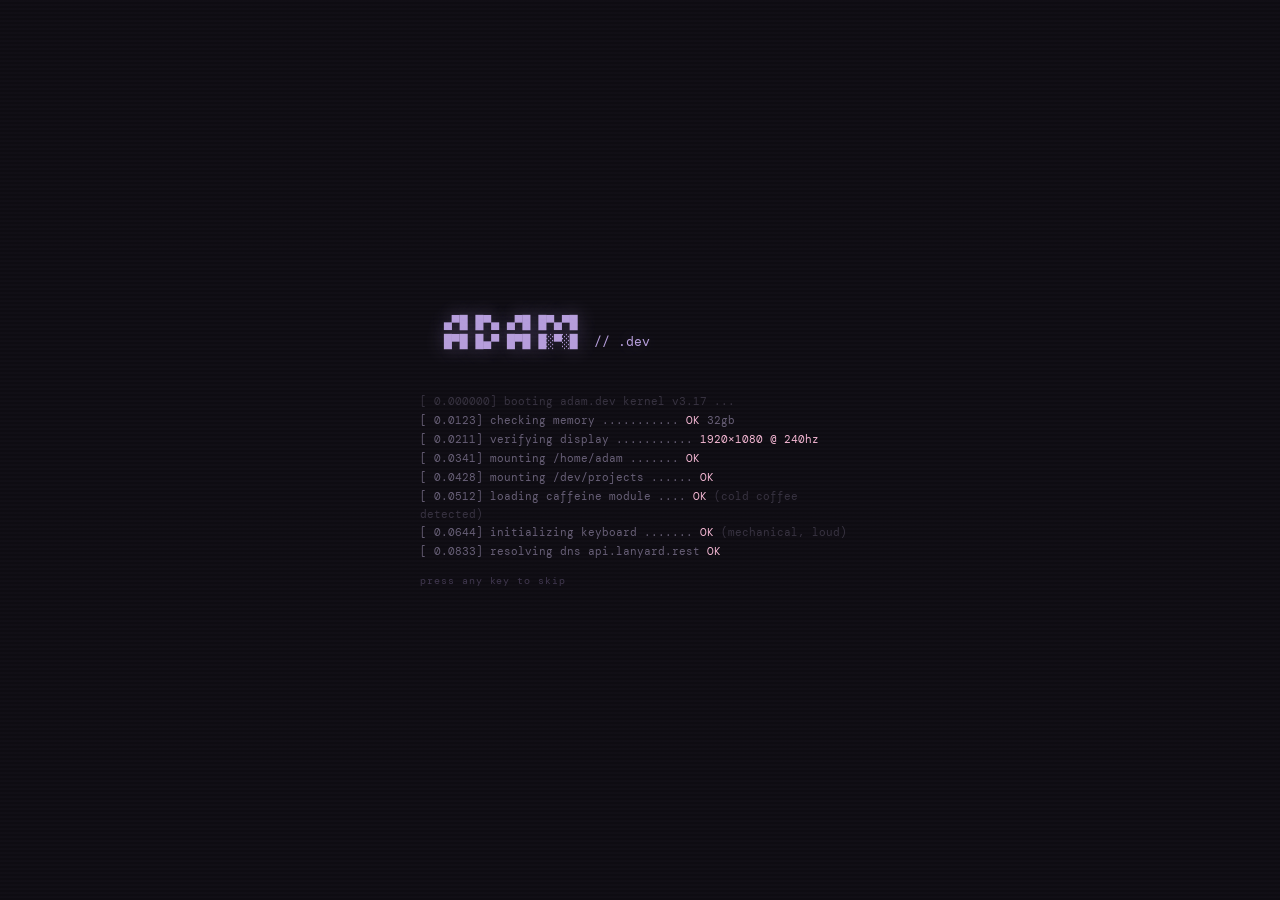
==== commit dc5ecd7c: "Update portfolio content, language controls and domain routing" ====
--- a/perso.html
+++ b/perso.html
@@ -5,28 +5,24 @@
   <meta name="viewport" content="width=device-width, initial-scale=1.0">
   <title>adam.dev</title>
 
-  <meta name="description" content="adam.dev   17 y/o full-stack developer. Lua, Python, JavaScript & web. Building things and breaking them better. Projects, live status, and a guestbook.">
+  <meta name="description" content="adam.dev   18 y/o developer. Lua, Python, JavaScript & web. Building things and breaking them better. Projects and live status.">
   <meta name="author" content="Adam">
   <meta name="keywords" content="Adam, adam.dev, developer, portfolio, full-stack, Lua, Python, JavaScript, web developer, Roblox">
   <meta name="robots" content="index, follow">
   <meta name="theme-color" content="#0e0c12">
   <meta name="color-scheme" content="dark">
-  <link rel="canonical" href="https://adam.dev/">
+  <link rel="canonical" href="https://angxl.pages.dev/perso.html">
 
   <meta property="og:type" content="website">
   <meta property="og:site_name" content="adam.dev">
-  <meta property="og:url" content="https://adam.dev/">
-  <meta property="og:title" content="adam.dev   full-stack developer portfolio">
-  <meta property="og:description" content="17 y/o full-stack dev. Lua, Python, Web. Projects, a live dashboard, and a Discord-powered guestbook.">
-  <meta property="og:image" content="https://adam.dev/og-image.png">
-  <meta property="og:image:alt" content="adam.dev portfolio preview">
+  <meta property="og:url" content="https://angxl.pages.dev/">
+  <meta property="og:title" content="adam.dev   developer portfolio">
+  <meta property="og:description" content="18 y/o developer. Lua, Python, Web. Projects, a live dashboard, and creative experiments.">
   <meta property="og:locale" content="en_US">
 
   <meta name="twitter:card" content="summary_large_image">
-  <meta name="twitter:title" content="adam.dev   full-stack developer portfolio">
-  <meta name="twitter:description" content="17 y/o full-stack dev. Lua, Python, Web. Projects, a live dashboard, and a Discord-powered guestbook.">
-  <meta name="twitter:image" content="https://adam.dev/og-image.png">
-  <meta name="twitter:image:alt" content="adam.dev portfolio preview">
+  <meta name="twitter:title" content="adam.dev   developer portfolio">
+  <meta name="twitter:description" content="18 y/o developer. Lua, Python, Web. Projects, a live dashboard, and creative experiments.">
 
   <script type="application/ld+json">
   {
@@ -36,7 +32,7 @@
         "@type": "Person",
         "name": "Adam",
         "alternateName": "adam.dev",
-        "url": "https://adam.dev/",
+        "url": "https://angxl.pages.dev/",
         "jobTitle": "Full-stack Developer",
         "knowsAbout": ["Lua", "Python", "JavaScript", "PHP", "Web Development", "Roblox"],
         "sameAs": ["https://github.com/aexdm"]
@@ -44,8 +40,8 @@
       {
         "@type": "WebSite",
         "name": "adam.dev",
-        "url": "https://adam.dev/",
-        "description": "Portfolio of Adam   full-stack developer.",
+        "url": "https://angxl.pages.dev/",
+        "description": "Portfolio of Adam   developer.",
         "inLanguage": "en"
       }
     ]
@@ -61,6 +57,7 @@
   <link href="https://fonts.googleapis.com/css2?family=DM+Mono:ital,wght@0,300;0,400;0,500;1,300&family=Cormorant+Garamond:ital,wght@0,300;0,400;0,600;1,300;1,400;1,600&family=Syne:wght@400;500;600;700&display=swap" rel="stylesheet">
   <link rel="stylesheet" href="index.css">
   <link rel="stylesheet" href="perso-language.css">
+  <link rel="stylesheet" href="personal-refinements.css">
   <style>@media(max-width:768px){.lang-bar{top:auto;bottom:70px;right:12px;}}</style>
   <script src="https://unpkg.com/lucide@latest"></script>
   <script async src="https://cdn.jsdelivr.net/npm/counterapi/dist/counter.browser.min.js"></script>
@@ -79,7 +76,7 @@
     <img id="mobileAvatar" class="mobile-avatar" src="" alt="">
     <div>
       <div class="mobile-header-logo">adam.dev</div>
-      <div class="mobile-header-sub">// 17 y/o dev</div>
+      <div class="mobile-header-sub">// 18 y/o dev</div>
     </div>
   </div>
   <div style="display:flex;align-items:center;gap:4px;">
@@ -110,28 +107,20 @@
       <i data-lucide="radio"></i>
       <span data-i18n="nav.now">now</span>
     </button>
-    <button class="mobile-nav-btn" id="mnav-friends" onclick="switchTab('friends')">
-      <i data-lucide="users-round"></i>
-      <span data-i18n="nav.friends">friends</span>
-    </button>
     <button class="mobile-nav-btn" id="mnav-uses" onclick="switchTab('uses')">
       <i data-lucide="cpu"></i>
       <span data-i18n="nav.uses">uses</span>
     </button>
-    <button class="mobile-nav-btn" id="mnav-guestbook" onclick="switchTab('guestbook')">
-      <i data-lucide="book-open"></i>
-      <span data-i18n="nav.guest">guest</span>
-    </button>
   </div>
 </nav>
 
 <div class="shell">
 
-  
+
   <aside class="sidebar">
     <div class="logo">
       <div class="logo-name">adam.dev</div>
-      <div class="logo-sub">// 17 y/o dev</div>
+      <div class="logo-sub">// 18 y/o dev</div>
     </div>
 
     <nav class="nav-items" aria-label="Primary navigation">
@@ -147,18 +136,12 @@
       <button onclick="switchTab('now')" class="nav-link" id="nav-now">
         <i data-lucide="radio"></i> <span data-i18n="nav.now">now</span>
       </button>
-      <button onclick="switchTab('friends')" class="nav-link" id="nav-friends">
-        <i data-lucide="users-round"></i> <span data-i18n="nav.friends">friends</span>
-      </button>
       <button onclick="switchTab('uses')" class="nav-link" id="nav-uses">
         <i data-lucide="cpu"></i> <span data-i18n="nav.uses">uses</span>
       </button>
-      <button onclick="switchTab('guestbook')" class="nav-link" id="nav-guestbook">
-        <i data-lucide="book-open"></i> <span data-i18n="nav.guestbook">guestbook</span>
-      </button>
     </nav>
 
-      
+
     <div class="sidebar-bottom">
       <a class="settings-btn" href="pro.html" id="persoToPro" style="text-decoration:none;color:var(--amber);margin-bottom:8px;">
         <i data-lucide="briefcase"></i> <span data-i18n="nav.recruiters">recruiters space</span>
@@ -169,14 +152,14 @@
     </div>
   </aside>
 
-  
+
   <main class="main" id="main" tabindex="-1">
 
-    
+
     <div id="home" class="tab">
       <div class="home-eyebrow" data-i18n="home.eyebrow">welcome</div>
 
-      
+
       <div class="term-window" aria-label="terminal welcome">
         <div class="term-bar">
           <span class="term-dot term-dot--r"></span>
@@ -214,7 +197,7 @@
           <div class="counter-label" data-i18n="home.c.days">// days alive</div>
         </div>
         <div class="counter-item">
-          <div class="counter-num" id="ctrAge" title="precise age">17</div>
+          <div class="counter-num" id="ctrAge" title="precise age">18</div>
           <div class="counter-label" data-i18n="home.c.age">// age (live)</div>
         </div>
         <div class="counter-item">
@@ -227,7 +210,7 @@
         </div>
       </div>
 
-      
+
       <div class="git-log" aria-label="recent commits">
         <div class="git-log-head">
           <i data-lucide="git-commit"></i>
@@ -238,7 +221,7 @@
       </div>
     </div>
 
-    
+
     <div id="about" class="tab active">
       <div class="section-tag" data-i18n="about.tag">// about</div>
       <h2 class="section-title" data-i18n="about.title">Who am I?</h2>
@@ -247,7 +230,7 @@
 
       <div class="about-grid">
 
-        
+
         <div class="profile-card">
           <div class="profile-banner-wrap">
             <video class="profile-banner-video" autoplay loop muted playsinline>
@@ -272,13 +255,13 @@
                   <span class="status-dot" id="statusDot"></span>
                   <span id="statusText">offline</span>
                 </span>
-                <span class="badge" data-i18n="about.badge">17 y/o dev</span>
+                <span class="badge" data-i18n="about.badge">18 y/o dev</span>
               </div>
             </div>
           </div>
         </div>
 
-        
+
         <div id="activityCard" class="activity-card hidden" style="grid-column:1/-1;">
           <button id="activityPrev" class="activity-nav" onclick="navigateActivity(-1)">
             <i data-lucide="chevron-left"></i>
@@ -300,21 +283,16 @@
           <div class="activity-counter" id="activityCounter"></div>
         </div>
 
-        
+
         <div class="about-text-card">
           <div class="card-label">readme.md</div>
           <p class="cycling-row"><span data-i18n="about.ilike">I like</span> <span id="aboutWord">things</span></p>
-          <p id="aboutSentence" data-i18n-html="about.s1">
-            Haii, I'm <strong>Adam</strong> 17 years old and love breaking things then remaking them better.<br><br>
-            Currently working on this page and whatever else keeps me busy.
-          </p>
+          <p id="aboutSentence" data-i18n-html="about.s1">hey, i'm <strong>Adam</strong>, 18. i'm in my first year of BTS SIO and planning to choose SISR.<br><br>i build websites, small Luau games, and personal tools. right now, most of my time goes into Lumen.</p>
           <br><br>
-          <p id="aboutSentence2" data-i18n-html="about.s2">but I'm always down to learn new languages and tools!<br><br>
-            I'm also super passionate about art and design, and love working on that whenever I can.
-          </p>
-        </div>
-
-        
+          <p id="aboutSentence2" data-i18n-html="about.s2">i use Lua/Luau, JavaScript, PHP, HTML, CSS, C#, and a bit of Python. still learning C#.<br><br>i'm looking for an alternance around Nantes for rentrée 2027, in web or software development.</p>
+        </div>
+
+
         <div class="social-card">
           <div class="card-label" data-i18n="about.findme">find me</div>
           <div class="social-list">
@@ -347,7 +325,7 @@
       </div>
     </div>
 
-    
+
     <div id="projects" class="tab">
       <div class="section-tag" data-i18n="proj.tag">// projects</div>
       <h2 class="section-title" data-i18n="proj.title">What I've built</h2>
@@ -359,6 +337,8 @@
       </div>
 
       <div class="projects-grid projects-grid--v2">
+<article class="proj" data-project="Lumen" data-status="wip"><div class="proj-body"><h3 class="proj-title">Lumen</h3><p class="proj-desc" data-en="personal tooling for Deepwoken Playground. my main project right now." data-fr="des outils personnels pour Deepwoken Playground. mon projet principal en ce moment.">personal tooling for Deepwoken Playground. my main project right now.</p><div class="proj-cta"><span data-i18n="proj.open">open project</span><i data-lucide="arrow-right"></i></div></div></article>
+<article class="proj" data-project="small Luau games" data-status="wip"><div class="proj-body"><h3 class="proj-title">small Luau games</h3><p class="proj-desc" data-en="small games and experiments in Luau." data-fr="des petits jeux et expérimentations en Luau.">small games and experiments in Luau.</p><div class="proj-cta"><span data-i18n="proj.open">open project</span><i data-lucide="arrow-right"></i></div></div></article>
 
         <article class="proj proj--featured" data-project="adam.dev   this site" data-status="live">
           <div class="proj-cover">
@@ -381,12 +361,12 @@
               <span class="proj-eyebrow">full-stack</span>
             </div>
             <h3 class="proj-title">adam.dev   this site</h3>
-            <p class="proj-desc">The site you're on. A hand-built portfolio with a live dashboard, command palette, and a real backend: SQLite guestbook, Discord OAuth, and admin moderation.</p>
+            <p class="proj-desc">The site you're on. A hand-built portfolio with a live dashboard, command palette, and personal projects.</p>
             <div class="proj-tags">
               <span class="proj-chip">HTML/CSS/JS</span>
-              <span class="proj-chip">Node · Express</span>
+              <span class="proj-chip">Cloudflare Pages</span>
               <span class="proj-chip">SQLite</span>
-              <span class="proj-chip">Discord OAuth</span>
+              <span class="proj-chip">JavaScript</span>
             </div>
             <div class="proj-cta">
               <span data-i18n="proj.open">open project</span>
@@ -396,12 +376,12 @@
         </article>
 
 
-        <article class="proj" data-project="AW : Heart Of The Unreturned" data-status="wip">
+        <article class="proj" data-project="AW : Heart Of The Unreturned" data-status="past">
           <div class="proj-cover">
-            <img src="https://tr.rbxcdn.com/180DAY-d6495b95d4dd31b15c745e4c72610278/930/480/Image/Png/noFilter" alt="HOTU cover" loading="lazy">
+            <img src="images/hotu1.png" alt="HOTU cover" loading="lazy">
             <div class="proj-cover-grad"></div>
             <span class="proj-status proj-status--wip">
-              <span class="proj-status-dot"></span> in progress
+              <span class="proj-status-dot"></span> past project
             </span>
             <a href="https://www.roblox.com/games/132429881613824/ABYSS-WORLD-HOTU" class="proj-ext" target="_blank" rel="noopener" onclick="event.stopPropagation()" aria-label="open external">
               <i data-lucide="arrow-up-right"></i>
@@ -414,7 +394,7 @@
               <span class="proj-eyebrow">lua</span>
             </div>
             <h3 class="proj-title">Heart of the Unreturned</h3>
-            <p class="proj-desc">A parkour fan game inspired by Abyss World. Built with a small team   momentum systems, hand-tuned movement, multi-zone maps.</p>
+            <p class="proj-desc" data-en="a team project i used to work on, mainly fixing bugs. i’m no longer involved." data-fr="un ancien projet en équipe, surtout de la correction de bugs. je n’y travaille plus.">a team project i used to work on, mainly fixing bugs. i’m no longer involved.</p>
             <div class="proj-cta">
               <span data-i18n="proj.open">open project</span>
               <i data-lucide="arrow-right"></i>
@@ -579,107 +559,10 @@
       </div>
 
       <div class="now-journal">
-
-        <article class="now-jcard">
-          <div class="now-jcard-head"><span class="now-jcard-icon"><i data-lucide="hammer"></i></span><h4 data-i18n="now.j1">Currently Working On</h4></div>
-          <ul class="now-jlist">
-            <li>Rebuilding this site   backend guestbook, Discord auth, and a cleaner design system.</li>
-            <li><span class="now-tag">roblox</span> Heart of the Unreturned   tuning movement &amp; momentum.</li>
-          </ul>
-        </article>
-
-        <article class="now-jcard">
-          <div class="now-jcard-head"><span class="now-jcard-icon"><i data-lucide="book-open"></i></span><h4 data-i18n="now.j2">Learning</h4></div>
-          <ul class="now-jlist">
-            <li>TypeScript   proper typing, generics, and project structure.</li>
-            <li>Backend fundamentals: auth, sessions, and API design.</li>
-          </ul>
-        </article>
-
-        <article class="now-jcard">
-          <div class="now-jcard-head"><span class="now-jcard-icon"><i data-lucide="gamepad-2"></i></span><h4 data-i18n="now.j3">Playing</h4></div>
-          <ul class="now-jlist">
-            <li>Roblox   research &amp; inspiration for my own projects.</li>
-            <li class="now-jsoon">more soon <span class="uses-soon">placeholder</span></li>
-          </ul>
-        </article>
-
-        <article class="now-jcard">
-          <div class="now-jcard-head"><span class="now-jcard-icon"><i data-lucide="sparkles"></i></span><h4 data-i18n="now.j4">Creating</h4></div>
-          <ul class="now-jlist">
-            <li>This portfolio   design, code, and the little easter eggs.</li>
-            <li>Experiments with UI animation &amp; micro-interactions.</li>
-          </ul>
-        </article>
-
-        <article class="now-jcard">
-          <div class="now-jcard-head"><span class="now-jcard-icon"><i data-lucide="flag"></i></span><h4 data-i18n="now.j5">Goals</h4></div>
-          <ul class="now-jlist">
-            <li>Ship a production-ready portfolio I'm proud to show employers.</li>
-            <li>Go full-stack confident   frontend, backend, and deployment.</li>
-          </ul>
-        </article>
-
-        <article class="now-jcard">
-          <div class="now-jcard-head"><span class="now-jcard-icon"><i data-lucide="compass"></i></span><h4 data-i18n="now.j6">Recent Discoveries</h4></div>
-          <ul class="now-jlist">
-            <li>SQLite + WAL is a perfectly good "real database" for small apps.</li>
-            <li class="now-jsoon">always finding new things <span class="uses-soon">placeholder</span></li>
-          </ul>
-        </article>
-
-      </div>
-    </div>
-
-    <div id="friends" class="tab">
-      <div class="section-tag" data-i18n="fr.tag">// friends</div>
-      <h2 class="section-title" data-i18n="fr.title">People I know</h2>
-
-      <div class="friends-empty">
-        <div class="friends-empty-card">
-          <div class="friends-empty-orbit" aria-hidden="true">
-            <span class="orbit-star orbit-star--1"></span>
-            <span class="orbit-star orbit-star--2"></span>
-            <span class="orbit-star orbit-star--3"></span>
-            <span class="orbit-core"></span>
-          </div>
-          <div class="friends-empty-eyebrow">// directory</div>
-          <h3 class="friends-empty-title" data-i18n="fr.curate">Curating the list.</h3>
-          <p class="friends-empty-desc" data-i18n="fr.desc">A handful of people deserve a slot here. I'm taking my time picking them.</p>
-          <div class="friends-empty-meta">
-            <span><i data-lucide="users-round"></i> 0 entries</span>
-            <span class="friends-empty-sep">·</span>
-            <span><i data-lucide="clock"></i> next sync soon</span>
-          </div>
-        </div>
-      </div>
-
-      <div class="friends-grid" style="display:none;">
-        <div class="friend-card">
-          <div class="friend-banner">
-            <img src="https://i.imgur.com/placeholder.png" alt="" onerror="this.style.display='none'">
-            <div class="friend-banner-gradient"></div>
-          </div>
-          <div class="friend-body">
-            <div class="friend-top">
-              <img class="friend-avatar" src="https://cdn.discordapp.com/embed/avatars/0.png" alt="">
-              <div>
-                <div class="friend-name">Display Name</div>
-                <div class="friend-username">@username</div>
-              </div>
-            </div>
-            <p class="friend-desc">Place holder</p>
-            <div class="friend-links">
-              <a href="#" class="friend-btn friend-btn--discord" target="_blank">
-                <svg xmlns="http://www.w3.org/2000/svg" width="13" height="13" fill="currentColor" viewBox="0 0 24 24" style="stroke:none;"><path d="M19.73 4.87a18.2 18.2 0 0 0-4.6-1.44c-.21.4-.4.8-.58 1.21-1.69-.25-3.4-.25-5.1 0-.18-.41-.37-.82-.59-1.2-1.6.27-3.14.75-4.6 1.43A19.04 19.04 0 0 0 .96 17.7a18.43 18.43 0 0 0 5.63 2.87c.46-.62.86-1.28 1.2-1.98-.65-.25-1.29-.55-1.9-.92.17-.12.32-.24.47-.37 3.58 1.7 7.7 1.7 11.28 0l.46.37c-.6.36-1.25.67-1.9.92.35.7.75 1.35 1.2 1.98 2.03-.63 3.94-1.6 5.64-2.87.47-4.87-.78-9.09-3.3-12.83ZM8.3 15.12c-1.1 0-2-1.02-2-2.27 0-1.24.88-2.26 2-2.26s2.02 1.02 2 2.26c0 1.25-.89 2.27-2 2.27Zm7.4 0c-1.1 0-2-1.02-2-2.27 0-1.24.88-2.26 2-2.26s2.02 1.02 2 2.26c0 1.25-.88 2.27-2 2.27Z"/></svg>
-                Discord
-              </a>
-            </div>
-          </div>
-        </div>
-      </div>
-    </div>
-
+<article class="now-jcard"><div class="now-jcard-head"><h4 data-en="working on" data-fr="en cours">working on</h4></div><ul class="now-jlist"><li data-en="Lumen — a personal tooling project for Deepwoken Playground." data-fr="Lumen — un projet d’outils personnels pour Deepwoken Playground.">Lumen — a personal tooling project for Deepwoken Playground.</li><li data-en="small Luau games on the side." data-fr="des petits jeux Luau à côté.">small Luau games on the side.</li></ul></article>
+<article class="now-jcard"><div class="now-jcard-head"><h4 data-en="learning" data-fr="j’apprends">learning</h4></div><ul class="now-jlist"><li data-en="C#, alongside my first year of BTS SIO." data-fr="C#, en parallèle de ma première année de BTS SIO.">C#, alongside my first year of BTS SIO.</li></ul></article>
+<article class="now-jcard"><div class="now-jcard-head"><h4 data-en="next" data-fr="la suite">next</h4></div><ul class="now-jlist"><li data-en="planning to choose SISR." data-fr="je compte choisir SISR.">planning to choose SISR.</li><li data-en="looking for an alternance around Nantes for rentrée 2027." data-fr="je cherche une alternance autour de Nantes pour la rentrée 2027.">looking for an alternance around Nantes for rentrée 2027.</li></ul></article>
+</div></div>
     <div id="uses" class="tab">
       <div class="section-tag" data-i18n="uses.tag">// uses</div>
       <h2 class="section-title" data-i18n="uses.title">My Setup</h2>
@@ -693,10 +576,10 @@
             <h3 class="uses-card-title" data-i18n="uses.hardware">Hardware</h3>
           </div>
           <div class="uses-list">
-            <div class="uses-item"><span class="uses-name">Display</span><span class="uses-val">1920x1080 @ 240Hz</span></div>
-            <div class="uses-item"><span class="uses-name">Keyboard</span><span class="uses-val">Mechanical (loud)</span></div>
-            <div class="uses-item"><span class="uses-name">Mouse</span><span class="uses-val">whatever's on the desk</span></div>
-            <div class="uses-item uses-item--soon"><span class="uses-name">Headset</span><span class="uses-soon">Razer BlackShark V3</span></div>
+            <div class="uses-item"><span class="uses-name">GPU</span><span class="uses-val">RX 9060 XT · 16 GB VRAM</span></div><div class="uses-item"><span class="uses-name">CPU</span><span class="uses-val">Ryzen 5 7500X3D</span></div><div class="uses-item"><span class="uses-name">RAM</span><span class="uses-val">32 GB DDR5</span></div>
+            <div class="uses-item"><span class="uses-name">Keyboard</span><span class="uses-val">larp</span></div>
+            <div class="uses-item"><span class="uses-name">Mouse</span><span class="uses-val">Razer DeathAdder V2</span></div>
+            <div class="uses-item uses-item--soon"><span class="uses-name">Headset</span><span class="uses-soon">Razer BlackShark V2</span></div>
           </div>
         </section>
 
@@ -709,7 +592,7 @@
             <div class="uses-item"><span class="uses-name">OS</span><span class="uses-val">Windows + WSL</span></div>
             <div class="uses-item"><span class="uses-name">Browser</span><span class="uses-val">Chrome · DevTools daily</span></div>
             <div class="uses-item"><span class="uses-name">Music</span><span class="uses-val">Spotify</span></div>
-            <div class="uses-item uses-item--soon"><span class="uses-name">More</span><span class="uses-soon">coming soon</span></div>
+
           </div>
         </section>
 
@@ -722,7 +605,7 @@
             <div class="uses-item"><span class="uses-name">Editor</span><span class="uses-val">VS Code</span></div>
             <div class="uses-item"><span class="uses-name">Terminal</span><span class="uses-val">Windows Terminal + zsh</span></div>
             <div class="uses-item"><span class="uses-name">Version Control</span><span class="uses-val">Git + GitHub</span></div>
-            <div class="uses-item"><span class="uses-name">Languages</span><span class="uses-val">Lua · Python · JS · PHP</span></div>
+            <div class="uses-item"><span class="uses-name">Languages</span><span class="uses-val">Lua/Luau · Python · JS · PHP · HTML · CSS · C#</span></div>
             <div class="uses-item"><span class="uses-name">Learning</span><span class="uses-val">C#</span></div>
           </div>
         </section>
@@ -733,10 +616,10 @@
             <h3 class="uses-card-title" data-i18n="uses.art">Art &amp; Design Tools</h3>
           </div>
           <div class="uses-list">
-            <div class="uses-item"><span class="uses-name">UI / Design</span><span class="uses-val">Figma</span></div>
+            <div class="uses-item"><span class="uses-name">Video</span><span class="uses-val">Premiere Pro</span></div>
             <div class="uses-item"><span class="uses-name">Digital Art</span><span class="uses-val">Krita</span></div>
             <div class="uses-item"><span class="uses-name">Type</span><span class="uses-val">DM Mono · Syne · Cormorant</span></div>
-            <div class="uses-item uses-item--soon"><span class="uses-name">Palette refs</span><span class="uses-soon">coming soon</span></div>
+
           </div>
         </section>
 
@@ -748,53 +631,14 @@
           <div class="uses-list">
             <div class="uses-item"><span class="uses-name">Media hosting</span><span class="uses-val">Cloudinary</span></div>
             <div class="uses-item"><span class="uses-name">Presence</span><span class="uses-val">Lanyard (Discord)</span></div>
-            <div class="uses-item uses-item--soon"><span class="uses-name">Notes / tasks</span><span class="uses-soon">coming soon</span></div>
+
           </div>
         </section>
 
-      <!-- <section class="uses-card uses-card--placeholder">
-          <div class="uses-card-head">
-            <span class="uses-card-icon"><i data-lucide="armchair"></i></span>
-            <h3 class="uses-card-title" data-i18n="uses.setup">Setup &amp; Workspace</h3>
-          </div>
-          <div class="uses-placeholder-body">
-            <i data-lucide="camera"></i>
-            <p>A photo tour of the desk, lighting, and battlestation is on the way.</p>
-            <span class="uses-soon">coming soon</span>
-          </div>
-        </section>--> 
->
+
       </div>
 
       <p class="uses-updated"><i data-lucide="history"></i> setup last reviewed   kept current as things change</p>
-    </div>
-
-    <div id="guestbook" class="tab">
-      <div class="section-tag" data-i18n="gb.tag">// guestbook</div>
-      <h2 class="section-title" data-i18n="gb.title">Leave a mark.</h2>
-      <p class="gb-sub" data-i18n="gb.sub">Say hi, leave a thought, anything.</p>
-
-      <div class="gb-form-wrap">
-        <div class="gb-auth" id="gbAuth" aria-live="polite">
-          <div class="gb-signin-prompt"><i data-lucide="loader"></i><span>connecting…</span></div>
-        </div>
-        <div class="gb-form">
-          <label class="card-label" for="gbMsg" data-i18n="gb.newentry">new entry</label>
-          <div class="gb-fields">
-            <textarea id="gbMsg" rows="2" placeholder="leave a message… (Ctrl+Enter to post)" data-i18n-attr="placeholder:gb.placeholder" maxlength="280" autocomplete="off" spellcheck="true" disabled aria-label="guestbook message"></textarea>
-          </div>
-          <div class="gb-form-foot">
-            <span class="gb-char-count"><span id="gbMsgLen">0</span>/280</span>
-            <button id="gbSubmit" class="btn-amber gb-submit" type="button" onclick="submitGuestbook()" disabled>
-              <i data-lucide="send"></i> <span data-i18n="gb.post">post</span>
-            </button>
-          </div>
-        </div>
-      </div>
-
-      <div class="gb-entries" id="gbEntries">
-        <div class="gb-loading">loading entries...</div>
-      </div>
     </div>
 
   </main>
@@ -1099,7 +943,7 @@
 
 
 <script>
-window.I18N = {"nav.home": {"en": "home", "fr": "accueil"}, "nav.about": {"en": "about", "fr": "à propos"}, "nav.projects": {"en": "projects", "fr": "projets"}, "nav.now": {"en": "now", "fr": "actu"}, "nav.friends": {"en": "friends", "fr": "amis"}, "nav.uses": {"en": "uses", "fr": "setup"}, "nav.guestbook": {"en": "guestbook", "fr": "livre d'or"}, "nav.guest": {"en": "guest", "fr": "livre"}, "nav.settings": {"en": "settings", "fr": "réglages"}, "nav.recruiters": {"en": "recruiters space", "fr": "espace recruteurs"}, "home.eyebrow": {"en": "welcome", "fr": "bienvenue"}, "home.title": {"en": "Hey,<br>I'm <span>Adam.</span>", "fr": "Salut,<br>moi c'est <span>Adam.</span>"}, "home.desc": {"en": "I break things,<br>then rebuild them better.", "fr": "Je casse les choses,<br>puis je les reconstruis en mieux."}, "home.viewwork": {"en": "view work", "fr": "voir mes projets"}, "home.aboutme": {"en": "about me", "fr": "à propos de moi"}, "home.c.projects": {"en": "// projects", "fr": "// projets"}, "home.c.days": {"en": "// days alive", "fr": "// jours en vie"}, "home.c.age": {"en": "// age (live)", "fr": "// âge (live)"}, "home.c.visitors": {"en": "// visitors", "fr": "// visiteurs"}, "home.c.ideas": {"en": "// ideas", "fr": "// idées"}, "home.commits": {"en": "recent commits", "fr": "commits récents"}, "about.tag": {"en": "// about", "fr": "// à propos"}, "about.title": {"en": "Who am I?", "fr": "Qui suis-je ?"}, "about.badge": {"en": "17 y/o dev", "fr": "dev de 17 ans"}, "about.ilike": {"en": "I like", "fr": "J'aime"}, "about.findme": {"en": "find me", "fr": "me trouver"}, "about.s1": {"en": "Haii, I'm <strong>Adam</strong> 17 years old and love breaking things then remaking them better.<br><br>Currently working on this page and whatever else keeps me busy.", "fr": "Coucou, moi c'est <strong>Adam</strong>, 17 ans, et j'adore casser les choses puis les refaire en mieux.<br><br>En ce moment je bosse sur cette page et sur tout ce qui m'occupe."}, "about.s2": {"en": ", but I'm always down to learn new languages and tools!<br><br>I'm also super passionate about art and design, and love working on that whenever I can.", "fr": ", mais je suis toujours partant pour apprendre de nouveaux langages et outils !<br><br>Je suis aussi passionné d'art et de design, et j'adore m'y consacrer dès que je peux."}, "proj.tag": {"en": "// projects", "fr": "// projets"}, "proj.title": {"en": "What I've built", "fr": "Ce que j'ai construit"}, "proj.f.all": {"en": "all", "fr": "tous"}, "proj.f.live": {"en": "live", "fr": "en ligne"}, "proj.f.wip": {"en": "wip", "fr": "en cours"}, "proj.open": {"en": "open project", "fr": "ouvrir le projet"}, "now.tag": {"en": "// now", "fr": "// actu"}, "now.title": {"en": "Now", "fr": "En ce moment"}, "now.journal": {"en": "What I'm into lately", "fr": "Ce qui m'occupe en ce moment"}, "now.intro": {"en": "A snapshot of what's filling my time right now   part live dashboard, part digital journal. <span class=\"now-last-updated\"><i data-lucide=\"calendar-clock\"></i> updated <time datetime=\"2026-06-02\">June 2, 2026</time></span>", "fr": "Un aperçu de ce qui occupe mon temps en ce moment   moitié dashboard live, moitié journal. <span class=\"now-last-updated\"><i data-lucide=\"calendar-clock\"></i> mis à jour le <time datetime=\"2026-06-02\">2 juin 2026</time></span>"}, "now.j1": {"en": "Currently Working On", "fr": "En cours de développement"}, "now.j2": {"en": "Learning", "fr": "Apprentissage"}, "now.j3": {"en": "Playing", "fr": "Je joue à"}, "now.j4": {"en": "Creating", "fr": "Je crée"}, "now.j5": {"en": "Goals", "fr": "Objectifs"}, "now.j6": {"en": "Recent Discoveries", "fr": "Découvertes récentes"}, "fr.tag": {"en": "// friends", "fr": "// amis"}, "fr.title": {"en": "People I know", "fr": "Les gens que je connais"}, "fr.curate": {"en": "Curating the list.", "fr": "Je peaufine la liste."}, "fr.desc": {"en": "A handful of people deserve a slot here. I'm taking my time picking them.", "fr": "Quelques personnes méritent une place ici. Je prends mon temps pour les choisir."}, "uses.tag": {"en": "// uses", "fr": "// setup"}, "uses.title": {"en": "My Setup", "fr": "Mon matériel"}, "uses.intro": {"en": "The gear, software, and tools I reach for every day. A living page   it grows as my workflow does.", "fr": "Le matériel, les logiciels et les outils que j'utilise tous les jours. Une page vivante   elle évolue avec moi."}, "uses.hardware": {"en": "Hardware", "fr": "Matériel"}, "uses.software": {"en": "Software", "fr": "Logiciels"}, "uses.development": {"en": "Development Tools", "fr": "Outils de développement"}, "uses.productivity": {"en": "Productivity", "fr": "Productivité"}, "uses.art": {"en": "Art &amp; Design Tools", "fr": "Outils d'art & design"}, "uses.setup": {"en": "Setup &amp; Workspace", "fr": "Bureau & espace de travail"}, "gb.tag": {"en": "// guestbook", "fr": "// livre d'or"}, "gb.title": {"en": "Leave a mark.", "fr": "Laisse une trace."}, "gb.sub": {"en": "Say hi, leave a thought, anything. It sticks.", "fr": "Dis bonjour, laisse une pensée, ce que tu veux. Ça reste."}, "gb.newentry": {"en": "new entry", "fr": "nouveau message"}, "gb.placeholder": {"en": "leave a message… (Ctrl+Enter to post)", "fr": "laisse un message… (Ctrl+Entrée pour publier)"}, "gb.post": {"en": "post", "fr": "publier"}, "set.title": {"en": "Settings", "fr": "Réglages"}, "set.theme": {"en": "Choose your theme", "fr": "Choisis ton thème"}, "set.close": {"en": "Close", "fr": "Fermer"}};
+window.I18N = {"nav.home":{"en":"home","fr":"accueil"},"nav.about":{"en":"about","fr":"à propos"},"nav.projects":{"en":"projects","fr":"projets"},"nav.now":{"en":"now","fr":"actu"},"nav.uses":{"en":"uses","fr":"setup"},"nav.settings":{"en":"settings","fr":"réglages"},"nav.recruiters":{"en":"recruiters space","fr":"espace recruteurs"},"home.eyebrow":{"en":"welcome","fr":"bienvenue"},"home.title":{"en":"Hey,<br>I'm <span>Adam.</span>","fr":"Salut,<br>moi c'est <span>Adam.</span>"},"home.desc":{"en":"I break things,<br>then rebuild them better.","fr":"Je casse les choses,<br>puis je les reconstruis en mieux."},"home.viewwork":{"en":"view work","fr":"voir mes projets"},"home.aboutme":{"en":"about me","fr":"à propos de moi"},"home.c.projects":{"en":"// projects","fr":"// projets"},"home.c.days":{"en":"// days alive","fr":"// jours en vie"},"home.c.age":{"en":"// age (live)","fr":"// âge (live)"},"home.c.visitors":{"en":"// visitors","fr":"// visiteurs"},"home.c.ideas":{"en":"// ideas","fr":"// idées"},"home.commits":{"en":"recent commits","fr":"commits récents"},"about.tag":{"en":"// about","fr":"// à propos"},"about.title":{"en":"Who am I?","fr":"Qui suis-je ?"},"about.badge":{"en":"18 y/o dev","fr":"dev de 18 ans"},"about.ilike":{"en":"I like","fr":"J'aime"},"about.findme":{"en":"find me","fr":"me trouver"},"about.s1":{"en":"hey, i'm <strong>Adam</strong>, 18. i'm in my first year of BTS SIO and planning to choose SISR.<br><br>i build websites, small Luau games, and personal tools. right now, most of my time goes into Lumen.","fr":"salut, moi c'est <strong>Adam</strong>, 18 ans. je suis en première année de BTS SIO et je compte choisir SISR.<br><br>je fais du web, des petits jeux Luau et des outils perso. en ce moment, je bosse surtout sur Lumen."},"about.s2":{"en":"i use Lua/Luau, JavaScript, PHP, HTML, CSS, C#, and a bit of Python. still learning C#.<br><br>i'm looking for an alternance around Nantes for rentrée 2027, in web or software development.","fr":"j'utilise Lua/Luau, JavaScript, PHP, HTML, CSS, C# et un peu de Python. je continue à apprendre C#.<br><br>je cherche une alternance autour de Nantes pour la rentrée 2027, en développement web ou logiciel."},"proj.tag":{"en":"// projects","fr":"// projets"},"proj.title":{"en":"What I've built","fr":"Ce que j'ai construit"},"proj.f.all":{"en":"all","fr":"tous"},"proj.f.live":{"en":"live","fr":"en ligne"},"proj.f.wip":{"en":"wip","fr":"en cours"},"proj.open":{"en":"open project","fr":"ouvrir le projet"},"now.tag":{"en":"// now","fr":"// actu"},"now.title":{"en":"Now","fr":"En ce moment"},"now.journal":{"en":"What I'm into lately","fr":"Ce qui m'occupe en ce moment"},"now.intro":{"en":"what i'm working on these days. updated october 2026.","fr":"ce qui m'occupe en ce moment. mis à jour en octobre 2026."},"now.j1":{"en":"Currently Working On","fr":"En cours de développement"},"now.j2":{"en":"Learning","fr":"Apprentissage"},"now.j3":{"en":"Playing","fr":"Je joue à"},"now.j4":{"en":"Creating","fr":"Je crée"},"now.j5":{"en":"Goals","fr":"Objectifs"},"now.j6":{"en":"Recent Discoveries","fr":"Découvertes récentes"},"uses.tag":{"en":"// uses","fr":"// setup"},"uses.title":{"en":"My Setup","fr":"Mon matériel"},"uses.intro":{"en":"what's on my desk and what i use.","fr":"ce qu'il y a sur mon bureau et les outils que j'utilise."},"uses.hardware":{"en":"Hardware","fr":"Matériel"},"uses.software":{"en":"Software","fr":"Logiciels"},"uses.development":{"en":"Development Tools","fr":"Outils de développement"},"uses.productivity":{"en":"Productivity","fr":"Productivité"},"uses.art":{"en":"Art &amp; Design Tools","fr":"Outils d'art & design"},"uses.setup":{"en":"Setup &amp; Workspace","fr":"Bureau & espace de travail"},"set.title":{"en":"Settings","fr":"Réglages"},"set.theme":{"en":"Choose your theme","fr":"Choisis ton thème"},"set.close":{"en":"Close","fr":"Fermer"}};
 </script>
 <script src="lang.js"></script>
 <script>
@@ -1113,8 +957,9 @@
   // Preserve links from the current lobby and professional page.
   function restorePersonalRoute() {
     var tab = location.hash.slice(1);
+    if (tab === 'guestbook' || tab === 'friends') tab = 'home';
     if (tab === 'work') tab = 'projects';
-    if (['home', 'about', 'projects', 'now', 'friends', 'uses', 'guestbook'].includes(tab)) window.switchTab(tab);
+    if (['home', 'about', 'projects', 'now', 'uses'].includes(tab)) window.switchTab(tab);
   }
   window.addEventListener('hashchange', restorePersonalRoute);
   restorePersonalRoute();
--- a/personal-refinements.css
+++ b/personal-refinements.css
@@ -0,0 +1,39 @@
+/* Keep the personal site's original layout, type, themes and playful features. */
+.profile-card, .about-text-card, .activity-card, .social-card,
+.now-jcard, .uses-card, .proj, .term-window, .git-log {
+  box-shadow: none;
+  border-radius: 8px;
+}
+.proj:hover, .uses-card:hover, .now-jcard:hover, .nav-link:hover {
+  transform: none;
+}
+.proj-featured-badge, .proj-cover-grid { display: none; }
+.proj--featured { grid-column: auto; }
+.lang-bar {
+  background: var(--bg2);
+  border: 1px solid var(--border2);
+  border-radius: 6px;
+  box-shadow: none;
+  backdrop-filter: none;
+}
+.lang-flag {
+  min-height: 36px;
+  border-radius: 3px;
+  letter-spacing: 0;
+}
+.lang-flag.active {
+  background: var(--amber);
+  color: var(--bg);
+  box-shadow: none;
+  transform: none;
+}
+.lang-flag .lang-code { letter-spacing: 0; }
+.uses-item--soon .uses-soon { color: var(--text); }
+.uses-val { overflow-wrap: anywhere; }
+.proj:focus-visible { outline: 2px solid var(--amber); outline-offset: 4px; }
+.pmodal-gallery-col[hidden] { display: none; }
+.pmodal-roadmap-label[hidden], .pmodal-divider[hidden], .pmodal-action-wrap[hidden] { display: none; }
+.pmodal-shell:has(.pmodal-gallery-col[hidden]) { grid-template-columns: 1fr; max-width: 620px; }
+@media (prefers-reduced-motion: reduce) {
+  *, *::before, *::after { scroll-behavior: auto !important; animation-duration: .01ms !important; transition-duration: .01ms !important; }
+}
